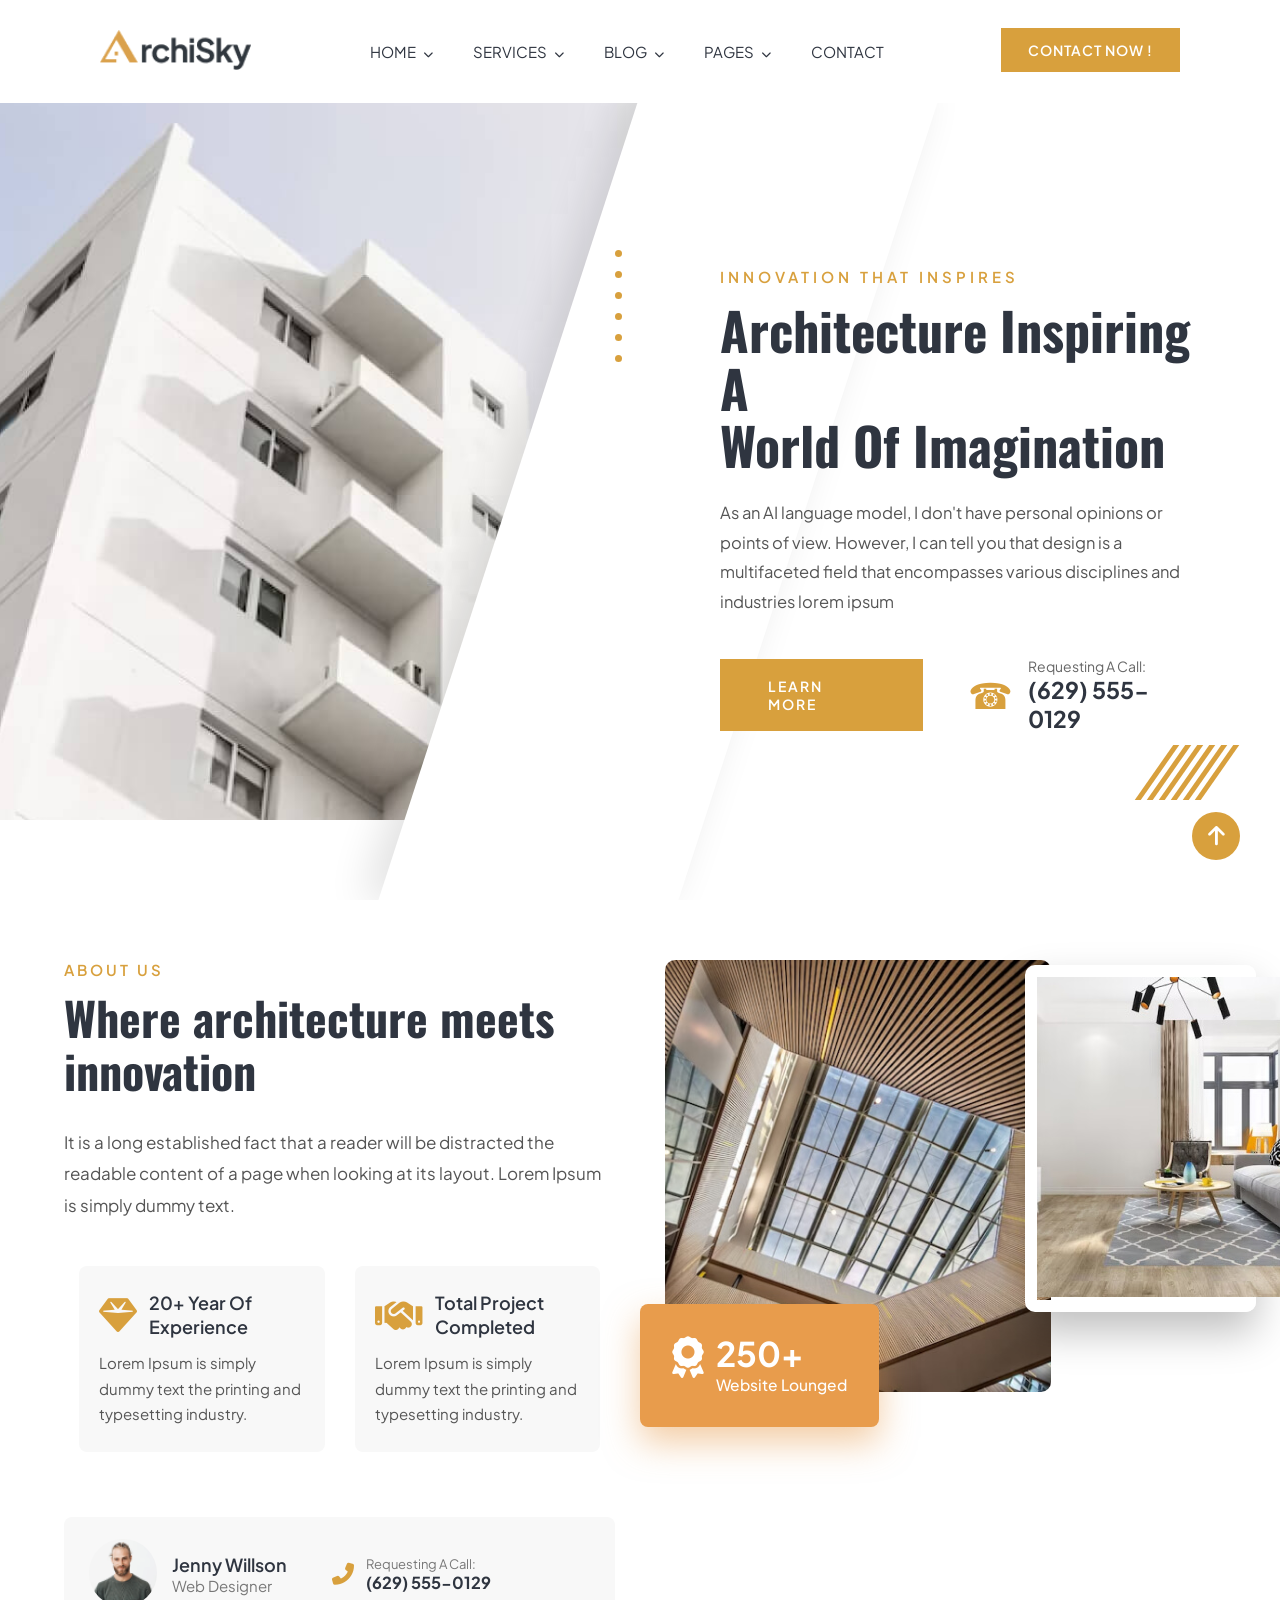
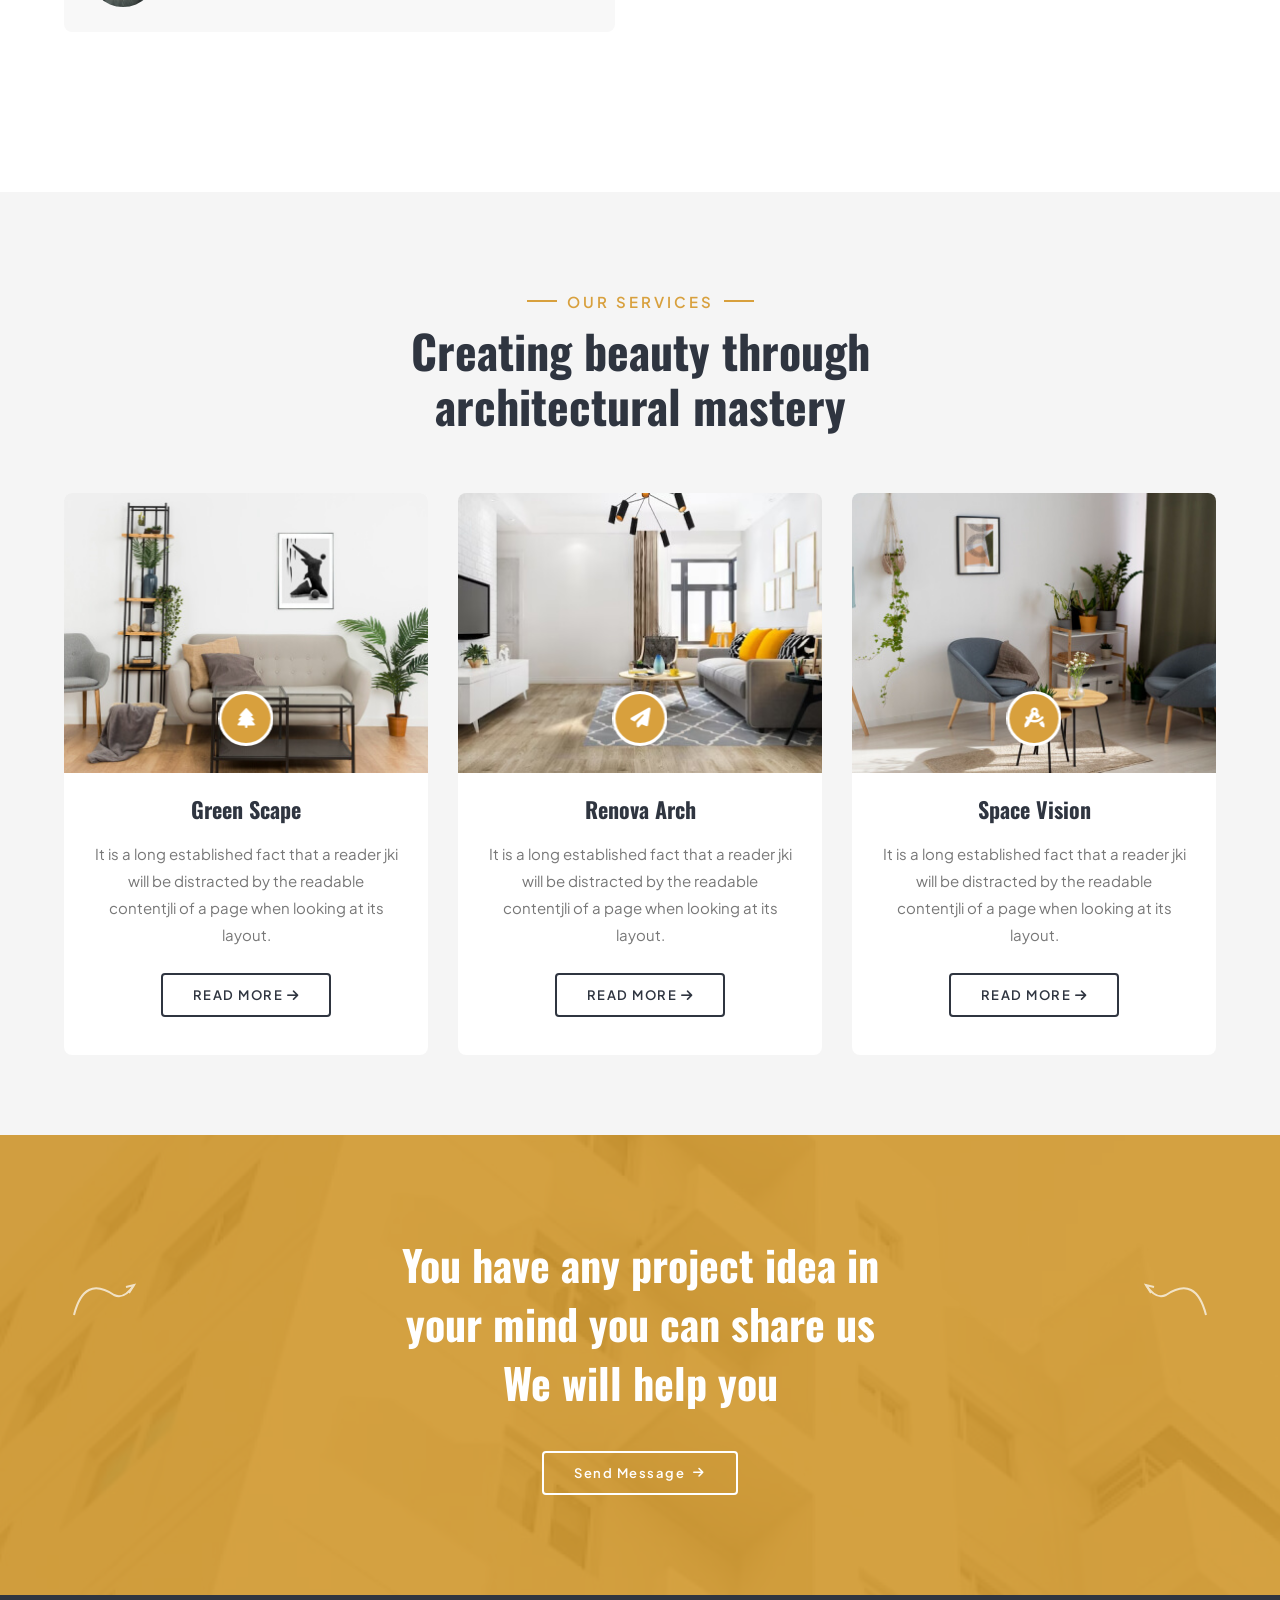
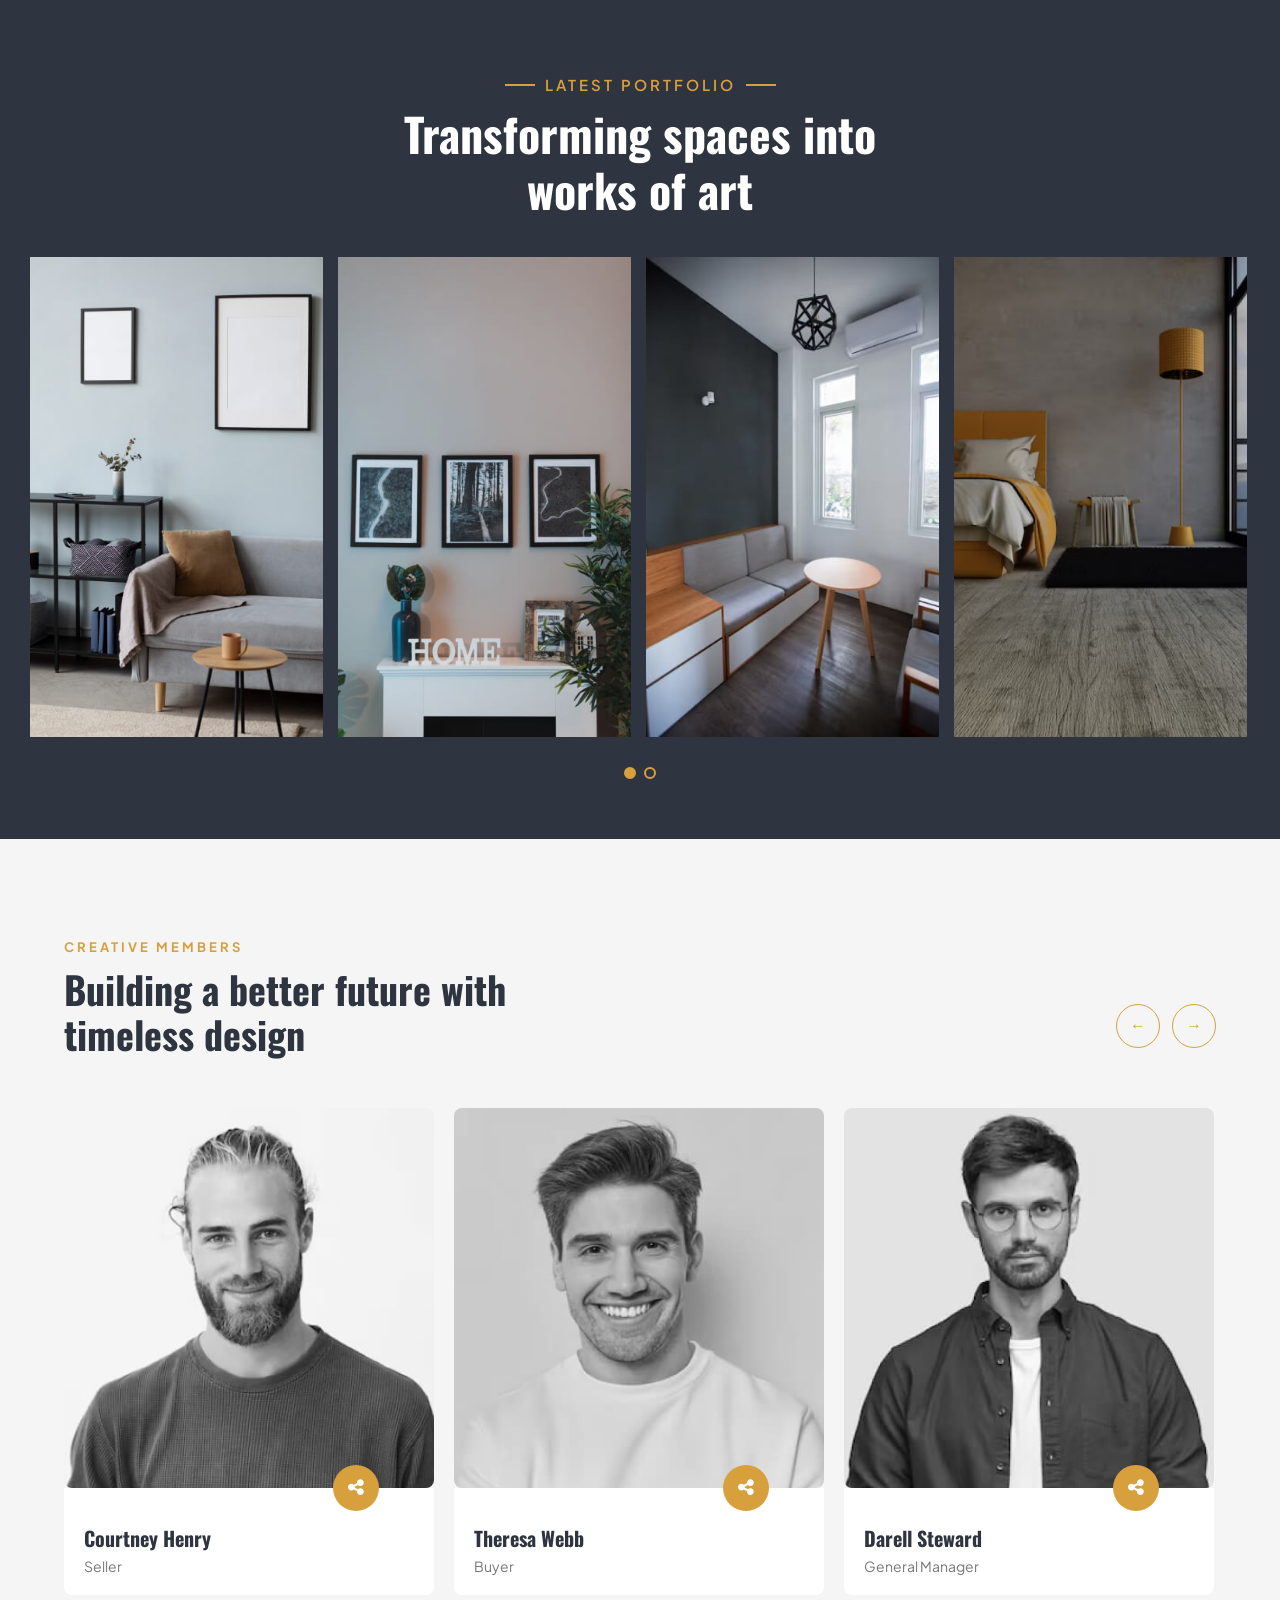
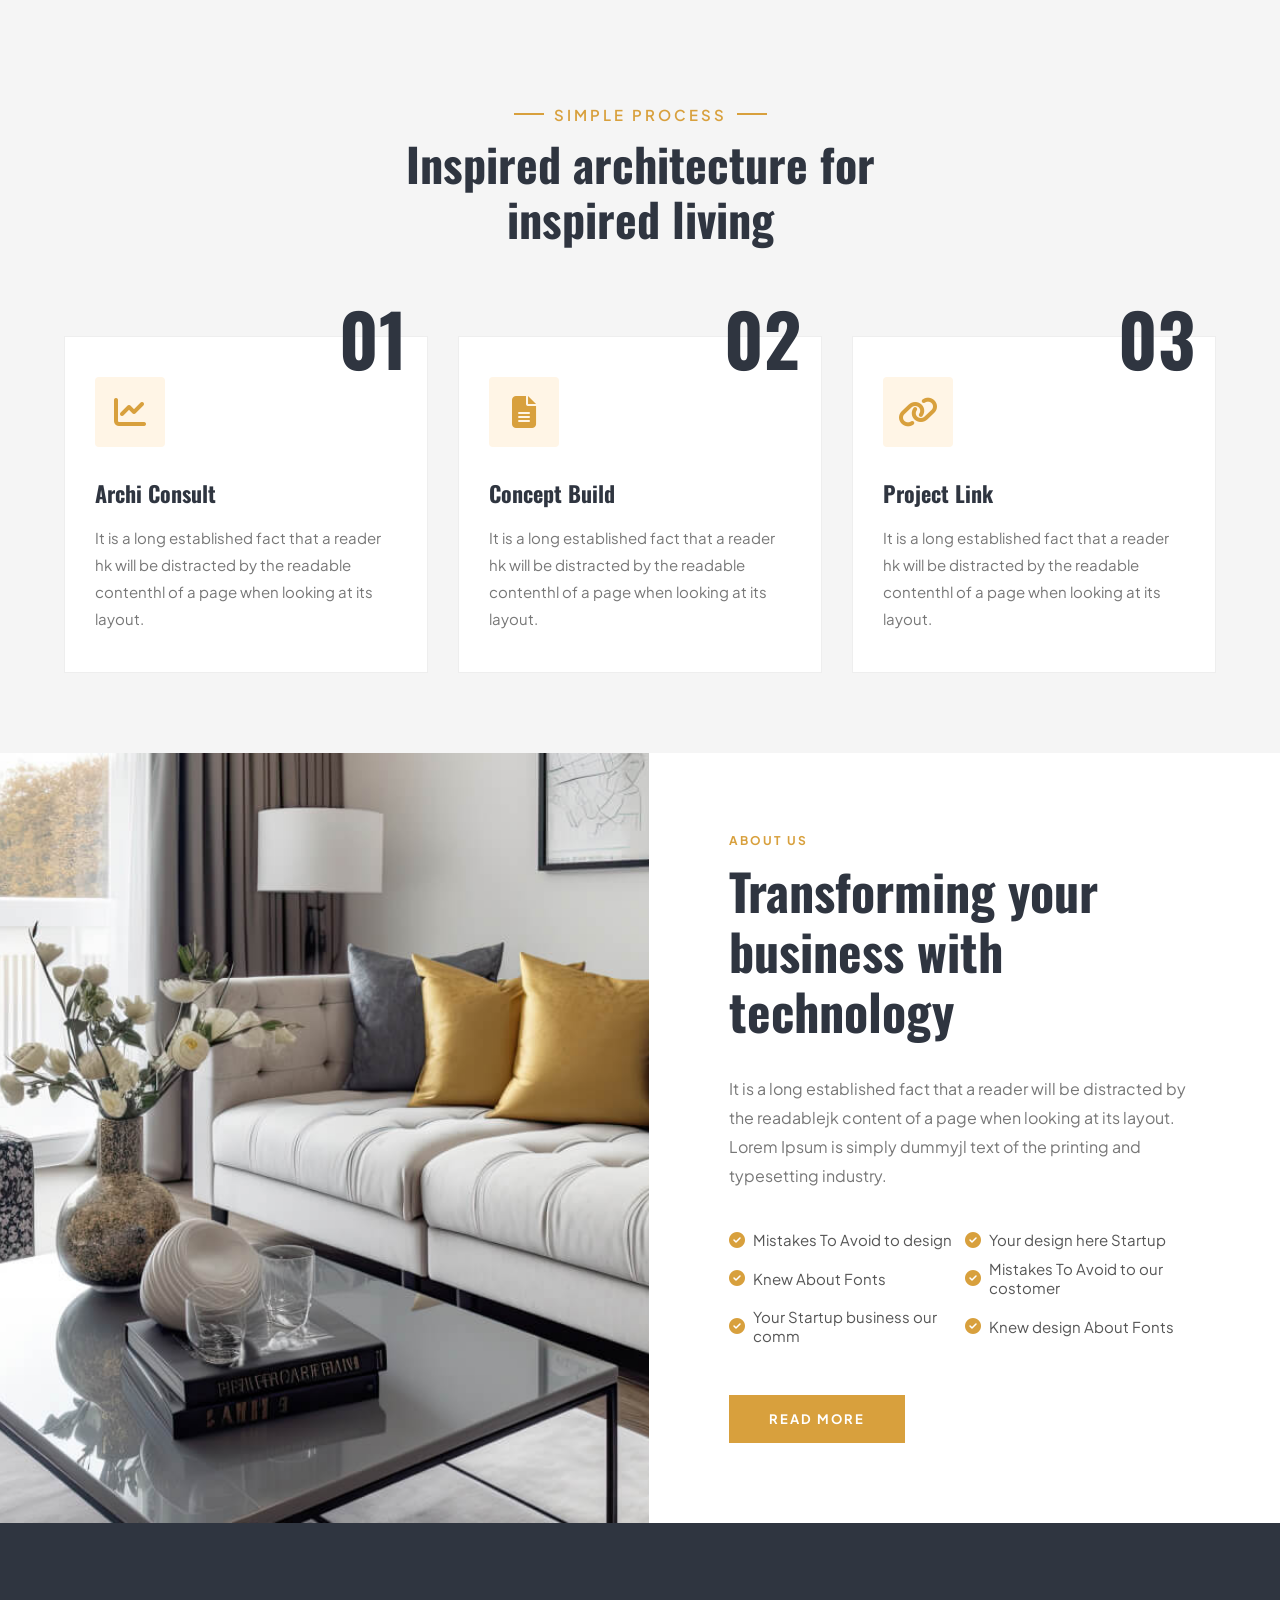
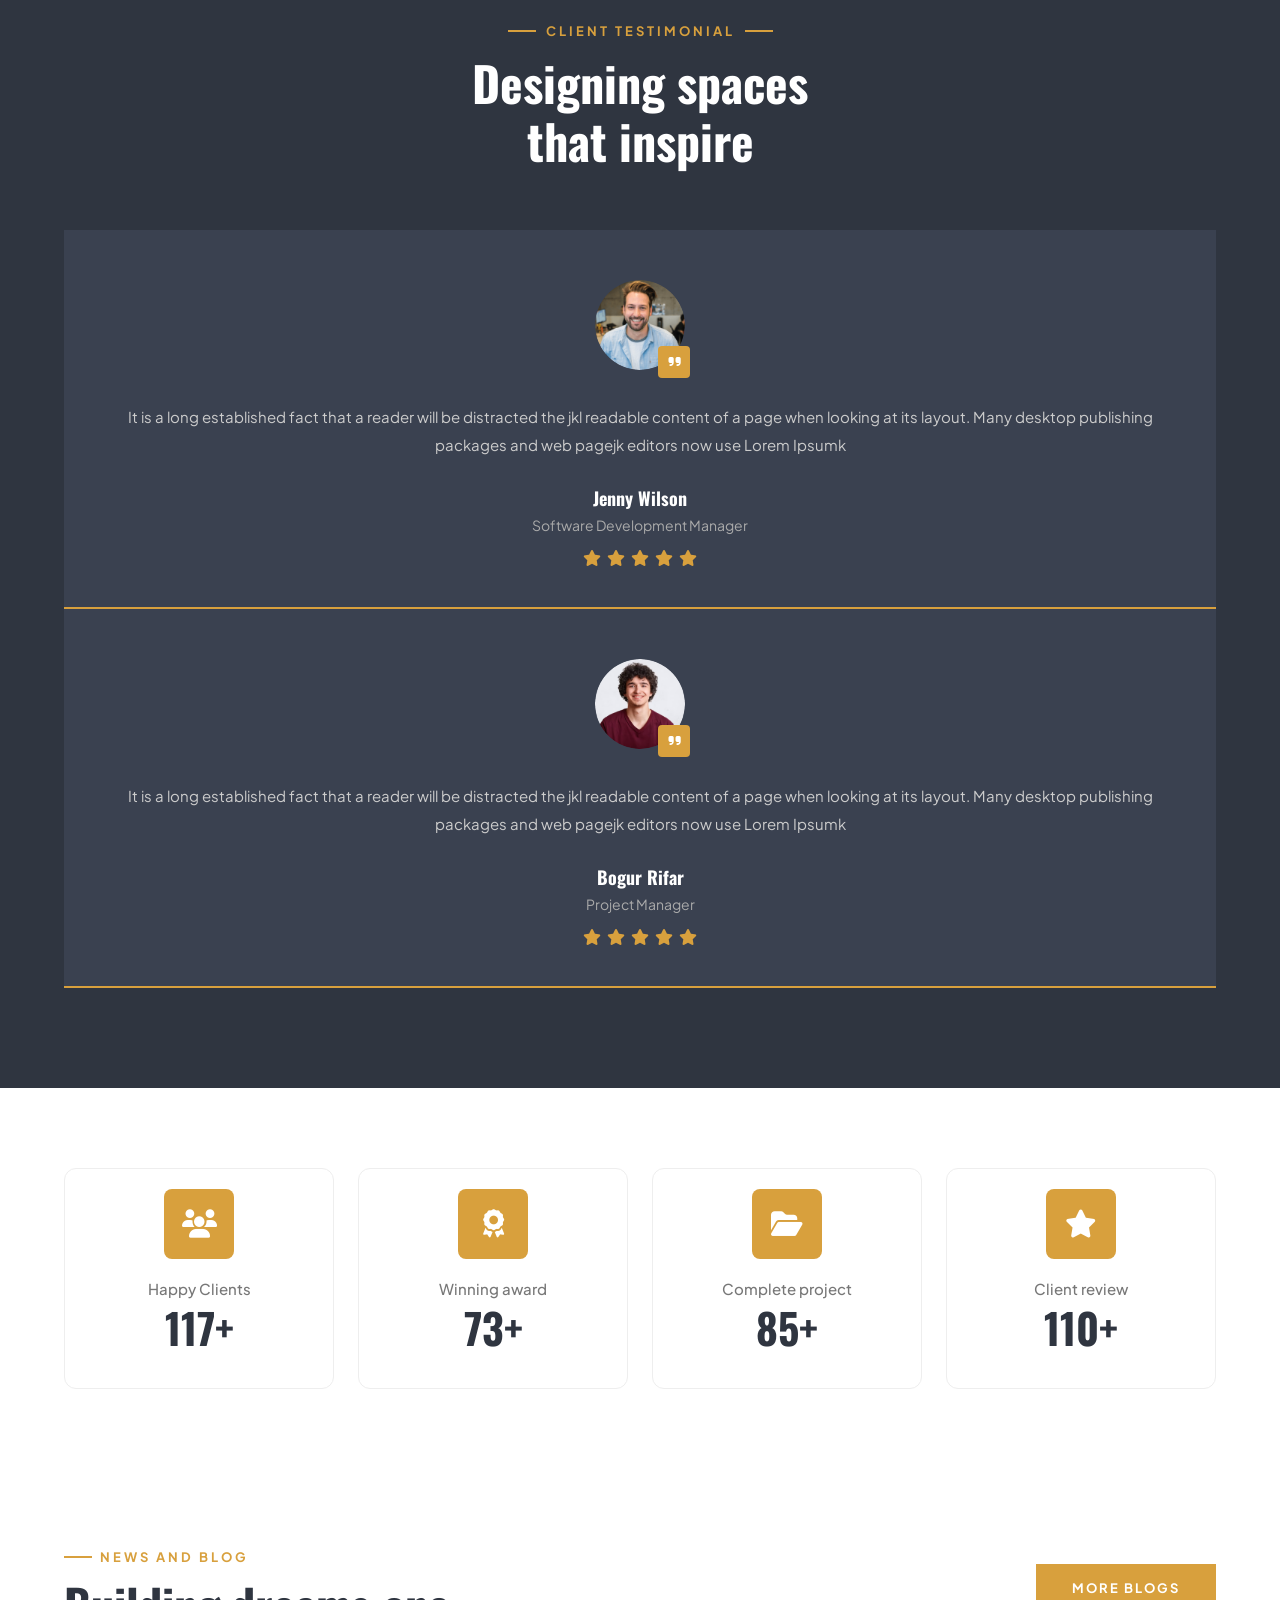
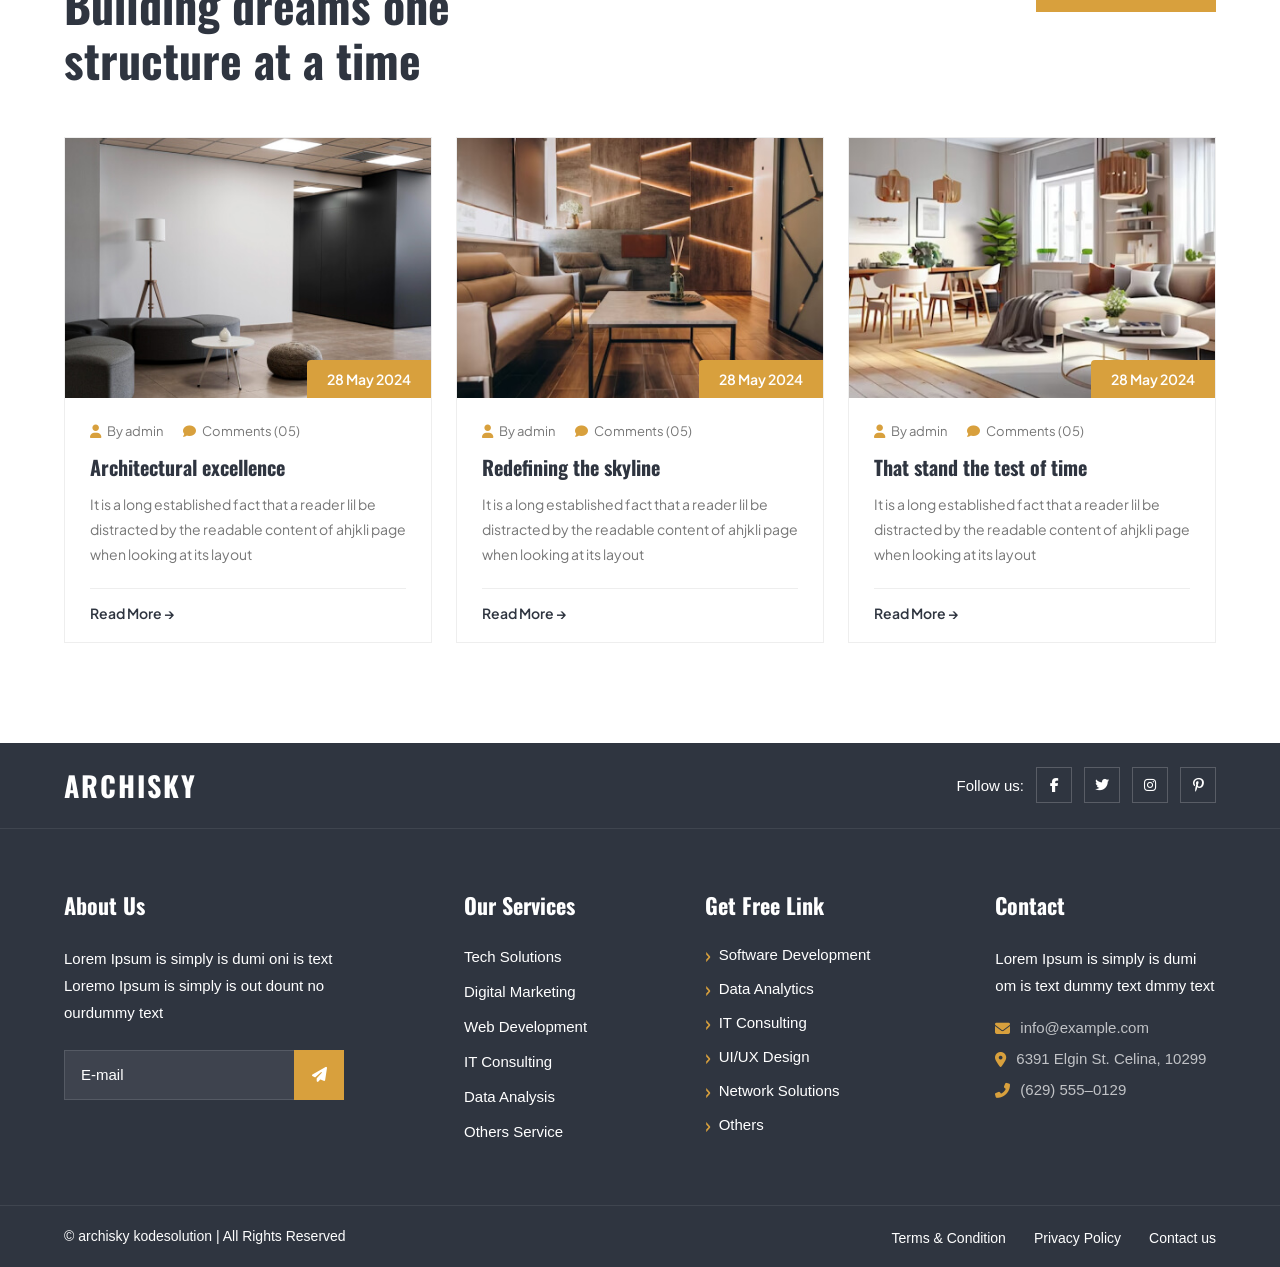
==== index.html @ 51fc2dee "Add a new project food" ====
<!DOCTYPE html>
<html lang="vi">

<head>
    <meta charset="UTF-8" />
    <meta name="viewport" content="width=device-width, initial-scale=1.0" />
    <!-- <link rel="stylesheet" href="https://cdn.jsdelivr.net/npm/bootstrap@5.x.x/dist/css/bootstrap.min.css"> -->
    <title>Archisky bản rep1:1</title>

    <!-- CSS -->
    <link rel="stylesheet" href="css/style.css" />
    <link rel="stylesheet" href="css/banner.css" />
    <link rel="stylesheet" href="css/about.css" />
    <link rel="stylesheet" href="css/services.css" />
    <link rel="stylesheet" href="css/cfa.css" />
    <link rel="stylesheet" href="css/project.css" />
    <link rel="stylesheet" href="css/member.css" />
    <link rel="stylesheet" href="css/process.css" />
    <link rel="stylesheet" href="css/aboutus.css" />
    <link rel="stylesheet" href="css/testimonial.css" />
    <link rel="stylesheet" href="css/funfact.css" />
    <link rel="stylesheet" href="css/blog.css" />
    <link rel="stylesheet" href="css/footer.css" />

    <!-- Font Awesome -->
    <link rel="stylesheet" href="https://cdnjs.cloudflare.com/ajax/libs/font-awesome/6.6.0/css/all.min.css">

    <!-- Google Font -->
    <link rel="preconnect" href="https://fonts.googleapis.com">
    <link rel="preconnect" href="https://fonts.gstatic.com" crossorigin>
    <link
        href="https://fonts.googleapis.com/css2?family=Oswald:wght@300;400;500;600&family=Plus+Jakarta+Sans:wght@300;400;500;600&display=swap"
        rel="stylesheet">
</head>

<body>


    <!-- HEADER -->
    <header class="header">
        <div class="container1">
            <div class="logo">
                <a href="#">
                    <img src="images/logo.png" alt="Archisky Logo">
                </a>
            </div>

            <nav class="navbar">
                <ul class="nav-links">
                    <li class="dropdown">
                        <a href="#">HOME <i class="fa-solid fa-chevron-down"></i></a>
                        <ul class="dropdown-menu">
                            <li><a href="#">Home Style 01</a></li>
                            <li><a href="#">Home Style 02</a></li>
                            <li><a href="#">Home Style 03</a></li>
                        </ul>
                    </li>
                    <li class="dropdown">
                        <a href="#">SERVICES <i class="fa-solid fa-chevron-down"></i></a>
                        <ul class="dropdown-menu">
                            <li><a href="#">Services Grid</a></li>
                            <li><a href="#">Services Details</a></li>
                        </ul>
                    </li>
                    <li class="dropdown">
                        <a href="#">BLOG <i class="fa-solid fa-chevron-down"></i></a>
                        <ul class="dropdown-menu">
                            <li><a href="#">Blog Grid</a></li>
                            <li><a href="#">Blog Details</a></li>
                        </ul>
                    </li>
                    <li class="dropdown">
                        <a href="#">PAGES <i class="fa-solid fa-chevron-down"></i></a>
                        <ul class="dropdown-menu">
                            <li><a href="#">About</a></li>
                            <li><a href="#">Contact</a></li>
                            <li><a href="#">Faq</a></li>
                            <li><a href="#">Pricing</a></li>
                            <li class="dropdown-sub">
                                <a href="#">Projects <i class="fa-solid fa-chevron-right"></i></a>
                                <ul class="dropdown-menu-sub">
                                    <li><a href="#">Projects Grid</a></li>
                                    <li><a href="#">Projects Details</a></li>
                                </ul>
                            </li>
                            <li><a href="#">Testimonials</a></li>
                            <li><a href="#">404</a></li>
                            <li class="dropdown-sub">
                                <a href="#">Team <i class="fa-solid fa-chevron-right"></i></a>
                                <ul class="dropdown-menu-sub">
                                    <li><a href="#">Team List</a></li>
                                    <li><a href="#">Team Details</a></li>
                                </ul>
                            </li>
                            <li class="dropdown-sub">
                                <a href="#">Shop <i class="fa-solid fa-chevron-right"></i></a>
                                <ul class="dropdown-menu-sub">
                                    <li><a href="#">Products</a></li>
                                    <li><a href="#">Products With Sidebar</a></li>
                                    <li><a href="#">Product Details</a></li>
                                    <li><a href="#">Cart</a></li>
                                    <li><a href="#">Checkout</a></li>
                                </ul>
                            </li>
                        </ul>
                    </li>
                    <li><a href="#">CONTACT</a></li>
                </ul>
            </nav>

            <div class="header-btn">
                <a href="#" class="btn-outline">CONTACT NOW !</a>
            </div>

            <!-- Hamburger menu -->
            <button class="hamburger" id="hamburger">
                <span></span>
                <span></span>
                <span></span>
            </button>

        </div>
    </header>

    <!-- Overlay -->
    <div class="mobile-overlay" id="mobileOverlay"></div>

    <!-- Mobile Sidebar -->
    <div class="mobile-sidebar" id="mobileSidebar">
        <div class="sidebar-header">
            <div class="logo">
                <a href="#">
                    <img src="images/logo-white.png"  width="" height="" alt="Archisky Logo">
                </a>
            </div>
            <button class="sidebar-close" id="sidebarClose">
                <i class="fa-solid fa-xmark"></i>
            </button>
        </div>

        <ul class="sidebar-links">
            <li class="sidebar-dropdown">
                <a href="#">Home <i class="fa-solid fa-chevron-down"></i></a>
                <ul class="sidebar-submenu">
                    <li><a href="#">Home Style 01</a></li>
                    <li><a href="#">Home Style 02</a></li>
                    <li><a href="#">Home Style 03</a></li>
                </ul>
            </li>
            <li class="sidebar-dropdown">
                <a href="#">Services <i class="fa-solid fa-chevron-down"></i></a>
                <ul class="sidebar-submenu">
                    <li><a href="#">Services Grid</a></li>
                    <li><a href="#">Services Details</a></li>
                </ul>
            </li>
            <li class="sidebar-dropdown">
                <a href="#">Blog <i class="fa-solid fa-chevron-down"></i></a>
                <ul class="sidebar-submenu">
                    <li><a href="#">Blog Grid</a></li>
                    <li><a href="#">Blog Details</a></li>
                </ul>
            </li>
            <li class="sidebar-dropdown">
                <a href="#">Pages <i class="fa-solid fa-chevron-down"></i></a>
                <ul class="sidebar-submenu">
                    <li><a href="#">About</a></li>
                    <li><a href="#">Contact</a></li>
                    <li><a href="#">Faq</a></li>
                    <li><a href="#">Pricing</a></li>
                    <li class="sidebar-dropdown">
                        <a href="#">Projects <i class="fa-solid fa-chevron-down"></i></a>
                        <ul class="sidebar-submenu">
                            <li><a href="#">Projects Grid</a></li>
                            <li><a href="#">Projects Details</a></li>
                        </ul>
                    </li>
                    <li><a href="#">Testimonials</a></li>
                    <li><a href="#">404</a></li>
                    <li class="sidebar-dropdown">
                        <a href="#">Team <i class="fa-solid fa-chevron-down"></i></a>
                        <ul class="sidebar-submenu">
                            <li><a href="#">Team List</a></li>
                            <li><a href="#">Team Details</a></li>
                        </ul>
                    </li>
                    <li class="sidebar-dropdown">
                        <a href="#">Shop <i class="fa-solid fa-chevron-down"></i></a>
                        <ul class="sidebar-submenu">
                            <li><a href="#">Products</a></li>
                            <li><a href="#">Products With Sidebar</a></li>
                            <li><a href="#">Product Details</a></li>
                            <li><a href="#">Cart</a></li>
                            <li><a href="#">Checkout</a></li>
                        </ul>
                    </li>
                </ul>
            </li>
            <li><a href="#">Contact</a></li>
        </ul>


        <!-- Sidebar Contact Info -->
        <div class="sidebar-contact">
            <div class="sidebar-contact-item">
                <div class="sidebar-contact-icon">
                    <i class="fa-solid fa-phone"></i>
                </div>
                <div class="sidebar-contact-text">
                    <span>CALL NOW</span>
                    <a href="tel:+9288009 8670">+92(8800) - 98670</a>
                </div>
            </div>
            <div class="sidebar-contact-item">
                <div class="sidebar-contact-icon">
                    <i class="fa-regular fa-envelope"></i>
                </div>
                <div class="sidebar-contact-text">
                    <span>SEND EMAIL</span>
                    <a href="mailto:help@company.com">help@company.com</a>
                </div>
            </div>
            <div class="sidebar-contact-item">
                <div class="sidebar-contact-icon">
                    <i class="fa-solid fa-location-dot"></i>
                </div>
                <div class="sidebar-contact-text">
                    <span>ADDRESS</span>
                    <a href="#">66 Broklyant, New York India 3269</a>
                </div>
            </div>
        </div>

        <!-- Sidebar Social Links -->
        <div class="sidebar-social">
            <a href="https://twitter.com" target="_blank"><i class="fab fa-twitter"></i></a>
            <a href="https://facebook.com" target="_blank"><i class="fab fa-facebook-f"></i></a>
            <a href="https://pinterest.com" target="_blank"><i class="fab fa-pinterest"></i></a>
            <a href="https://instagram.com" target="_blank"><i class="fab fa-instagram"></i></a>
        </div>
    </div>


    <!-- BANNER -->
    <section class="banner">
        <div class="banner-left">
            <img src="images/banner-1.jpg" alt="">
        </div>

        <div class="banner-right">
            <div class="dots">
                <span></span>
                <span></span>
                <span></span>
                <span></span>
                <span></span>
                <span></span>
            </div>

            <span class="subtitle">INNOVATION THAT INSPIRES</span>

            <h1>Architecture Inspiring A <br> World Of Imagination</h1>

            <p>As an AI language model, I don't have personal opinions or points of view. However, I can tell you that
                design is a multifaceted field that encompasses various disciplines and industries lorem ipsum</p>

            <div class="banner-action">
                <a href="#" class="btn-banner">LEARN MORE</a>

                <div class="phone-box">
                    <div class="phone-icon">☎</div>
                    <div>
                        <span>Requesting A Call:</span>
                        <h4>(629) 555-0129</h4>
                    </div>
                </div>
            </div>

            <div class="line-decoration">
                <span></span>
                <span></span>
                <span></span>
                <span></span>
                <span></span>
                <span></span>
            </div>
        </div>
    </section>

    <!-- ABOUT US SECTION -->
    <section class="about-section" id="about">
        <div class="auto-container">
            <div class="row">

                <div class="content-column">
                    <div class="inner-column">

                        <div class="sec-title">
                            <span class="sub-title">ABOUT US</span>
                            <h2>Where architecture meets innovation</h2>
                        </div>

                        <div class="text">
                            It is a long established fact that a reader will be distracted the readable content of a
                            page when looking at its layout. Lorem Ipsum is simply dummy text.
                        </div>

                        <div class="row">
                            <div class="info-box">
                                <div class="inner-box">
                                    <div class="icon-title">
                                        <div class="icon"><i class="fas fa-gem"></i></div>
                                        <div class="title-box">
                                            <h4>20+ Year Of Experience</h4>
                                        </div>
                                    </div>
                                    <div class="text">Lorem Ipsum is simply dummy text the printing and typesetting
                                        industry.</div>
                                </div>
                            </div>

                            <div class="info-box">
                                <div class="inner-box">
                                    <div class="icon-title">
                                        <div class="icon"><i class="fas fa-handshake"></i></div>
                                        <div class="title-box">
                                            <h4>Total Project Completed</h4>
                                        </div>
                                    </div>
                                    <div class="text">Lorem Ipsum is simply dummy text the printing and typesetting
                                        industry.</div>
                                </div>
                            </div>
                        </div>

                        <div class="author-box">
                            <div class="inner-box">
                                <figure class="image">
                                    <img src="images/jenny.png" alt="Jenny Willson">
                                </figure>
                                <div class="author-info">
                                    <div class="name">Jenny Willson</div>
                                    <div class="designation">Web Designer</div>
                                </div>
                                <div class="phone-call">
                                    <i class="fas fa-phone-alt"></i>
                                    <div>
                                        <small>Requesting A Call:</small>
                                        <strong>(629) 555-0129</strong>
                                    </div>
                                </div>
                            </div>
                        </div>

                    </div>
                </div>

                <div class="image-column">
                    <div class="inner-column">
                        <div class="image-box">
                            <img src="images/about1-1.jpg" alt="Architecture">
                        </div>
                        <div class="overlapping-image">
                            <img src="images/about1-2.jpg" alt="Interior">
                        </div>
                        <div class="experience-box">
                            <div class="icon"><i class="fas fa-award"></i></div>
                            <div class="title-box">
                                <h5>250+</h5>
                                <h6>Website Lounged</h6>
                            </div>
                        </div>
                    </div>
                </div>

            </div>
        </div>
    </section>

    <!-- SERVICES SECTION -->
    <section class="services-section" id="services">
        <div class="auto-container">

            <div class="sec-title text-center">
                <span class="sub-title">OUR SERVICES</span>
                <h2>Creating beauty through <br> architectural mastery</h2>
            </div>

            <div class="row">

                <div class="services-block">
                    <div class="inner-box">
                        <div class="image-box">
                            <figure class="image"><img src="images/services1-1.jpg" alt="Image"></figure>
                            <div class="icon-box">
                                <div class="flip-inner">
                                    <div class="face-front"><i class="fas fa-tree"></i></div>
                                    <div class="face-back"><i class="fas fa-tree"></i></div>
                                </div>
                            </div>
                        </div>
                        <div class="content-box">
                            <h4 class="title"><a href="#">Green Scape</a></h4>
                            <div class="text">It is a long established fact that a reader jki will be distracted by the
                                readable contentjli of a page when looking at its layout.</div>
                            <div class="btn-box"><a href="#" class="theme-btn btn-style-one"><span
                                        class="btn-title">READ MORE <i class="fa fa-arrow-right"></i></span></a></div>
                        </div>
                    </div>
                </div>

                <div class="services-block">
                    <div class="inner-box">
                        <div class="image-box">
                            <figure class="image"><img src="images/services1-2.jpg" alt="Image"></figure>
                            <div class="icon-box">
                                <div class="flip-inner">
                                    <div class="face-front"><i class="fas fa-paper-plane"></i></div>
                                    <div class="face-back"><i class="fas fa-paper-plane"></i></div>
                                </div>
                            </div>
                        </div>
                        <div class="content-box">
                            <h4 class="title"><a href="#">Renova Arch</a></h4>
                            <div class="text">It is a long established fact that a reader jki will be distracted by the
                                readable contentjli of a page when looking at its layout.</div>
                            <div class="btn-box"><a href="#" class="theme-btn btn-style-one"><span
                                        class="btn-title">READ MORE <i class="fa fa-arrow-right"></i></span></a></div>
                        </div>
                    </div>
                </div>

                <div class="services-block">
                    <div class="inner-box">
                        <div class="image-box">
                            <figure class="image"><img src="images/services1-3.jpg" alt="Image"></figure>
                            <div class="icon-box">
                                <div class="flip-inner">
                                    <div class="face-front"><i class="fas fa-drafting-compass"></i></div>
                                    <div class="face-back"><i class="fas fa-drafting-compass"></i></div>
                                </div>
                            </div>
                        </div>
                        <div class="content-box">
                            <h4 class="title"><a href="#">Space Vision</a></h4>
                            <div class="text">It is a long established fact that a reader jki will be distracted by the
                                readable contentjli of a page when looking at its layout.</div>
                            <div class="btn-box"><a href="#" class="theme-btn btn-style-one"><span
                                        class="btn-title">READ MORE <i class="fa fa-arrow-right"></i></span></a></div>
                        </div>
                    </div>
                </div>

            </div>
        </div>
    </section>

    <!-- CALL TO ACTION -->
    <section class="call-to-action">
        <div class="bg-image" style="background-image: url('images/banner-1.jpg');"></div>
        <div class="auto-container">
            <div class="outer-box">
                <h2 class="title">
                    You have any project idea in <br>
                    your mind you can share us <br>
                    We will help you
                </h2>
                <a href="#" class="theme-btn btn-style-one">
                    <span class="btn-title">Send Message <i class="fa fa-arrow-right"></i></span>
                </a>
            </div>
        </div>
    </section>

    <!-- PROJECT SECTION -->
    <section class="project-section" id="projects">
        <div class="large-container">

            <div class="sec-title text-center">
                <span class="sub-title">LATEST PORTFOLIO</span>
                <h2>Transforming spaces into <br> works of art</h2>
            </div>

            <div class="carousel-outer">
                <div class="project-carousel">

                    <div class="project-block">
                        <div class="inner-box">
                            <div class="image-box">
                                <figure class="image"><a href="#"><img src="images/project1-1.jpg" alt="Image"></a>
                                </figure>
                                <div class="info-box">
                                    <span class="cat"><a href="#">Ideas</a></span>
                                    <h4 class="title"><a href="#">Awesome Interior Design</a></h4>
                                </div>
                            </div>
                        </div>
                    </div>

                    <div class="project-block">
                        <div class="inner-box">
                            <div class="image-box">
                                <figure class="image"><a href="#"><img src="images/project1-2.jpg" alt="Image"></a>
                                </figure>
                                <div class="info-box">
                                    <span class="cat"><a href="#">Ideas</a></span>
                                    <h4 class="title"><a href="#">Awesome Interior Design</a></h4>
                                </div>
                            </div>
                        </div>
                    </div>

                    <div class="project-block">
                        <div class="inner-box">
                            <div class="image-box">
                                <figure class="image"><a href="#"><img src="images/project1-3.jpg" alt="Image"></a>
                                </figure>
                                <div class="info-box">
                                    <span class="cat"><a href="#">Ideas</a></span>
                                    <h4 class="title"><a href="#">Awesome Interior Design</a></h4>
                                </div>
                            </div>
                        </div>
                    </div>

                    <div class="project-block">
                        <div class="inner-box">
                            <div class="image-box">
                                <figure class="image"><a href="#"><img src="images/project1-4.jpg" alt="Image"></a>
                                </figure>
                                <div class="info-box">
                                    <span class="cat"><a href="#">Ideas</a></span>
                                    <h4 class="title"><a href="#">Awesome Interior Design</a></h4>
                                </div>
                            </div>
                        </div>
                    </div>

                    <div class="project-block">
                        <div class="inner-box">
                            <div class="image-box">
                                <figure class="image"><a href="#"><img src="images/project1-1.jpg" alt="Image"></a>
                                </figure>
                                <div class="info-box">
                                    <span class="cat"><a href="#">Ideas</a></span>
                                    <h4 class="title"><a href="#">Awesome Interior Design</a></h4>
                                </div>
                            </div>
                        </div>
                    </div>

                </div>
            </div>

            <div class="dots-nav">
                <span class="dot active" data-index="0"></span>
                <span class="dot" data-index="1"></span>
            </div>

        </div>
    </section>

    <!-- MEMBER SECTION -->
    <section class="member-section">
        <div class="auto-container">

            <div class="member-header">
                <div class="sec-title">
                    <span class="sub-title">CREATIVE MEMBERS</span>
                    <h2>Building a better future with <br> timeless design</h2>
                </div>
                <div class="member-arrows">
                    <button class="arrow-btn prev-btn">←</button>
                    <button class="arrow-btn next-btn">→</button>
                </div>
            </div>

            <div class="member-carousel-outer">
                <div class="member-carousel">

                    <!-- Block 1 -->
                    <div class="member-block">
                        <div class="inner-box">
                            <div class="image-box">
                                <img src="images/member1-1.jpg" alt="Courtney Henry">
                                <div class="social-icons">
                                    <a href="#"><i class="fab fa-facebook-f"></i></a>
                                    <a href="#"><i class="fab fa-twitter"></i></a>
                                    <a href="#"><i class="fab fa-linkedin-in"></i></a>
                                    <a href="#"><i class="fab fa-pinterest-p"></i></a>
                                </div>
                            </div>
                            <a href="#" class="share-btn"><i class="fas fa-share-alt"></i></a>
                            <div class="info-box">
                                <h4>Courtney Henry</h4>
                                <span>Seller</span>
                            </div>
                        </div>
                    </div>

                    <!-- Block 2 -->
                    <div class="member-block">
                        <div class="inner-box">
                            <div class="image-box">
                                <img src="images/member1-2.jpg" alt="Theresa Webb">
                                <div class="social-icons">
                                    <a href="#"><i class="fab fa-facebook-f"></i></a>
                                    <a href="#"><i class="fab fa-twitter"></i></a>
                                    <a href="#"><i class="fab fa-linkedin-in"></i></a>
                                    <a href="#"><i class="fab fa-pinterest-p"></i></a>
                                </div>
                            </div>
                            <a href="#" class="share-btn"><i class="fas fa-share-alt"></i></a>
                            <div class="info-box">
                                <h4>Theresa Webb</h4>
                                <span>Buyer</span>
                            </div>
                        </div>
                    </div>

                    <!-- Block 3 -->
                    <div class="member-block">
                        <div class="inner-box">
                            <div class="image-box">
                                <img src="images/member1-3.jpg" alt="Darell Steward">
                                <div class="social-icons">
                                    <a href="#"><i class="fab fa-facebook-f"></i></a>
                                    <a href="#"><i class="fab fa-twitter"></i></a>
                                    <a href="#"><i class="fab fa-linkedin-in"></i></a>
                                    <a href="#"><i class="fab fa-pinterest-p"></i></a>
                                </div>
                            </div>
                            <a href="#" class="share-btn"><i class="fas fa-share-alt"></i></a>
                            <div class="info-box">
                                <h4>Darell Steward</h4>
                                <span>General Manager</span>
                            </div>
                        </div>
                    </div>

                    <!-- Block 4 -->
                    <div class="member-block">
                        <div class="inner-box">
                            <div class="image-box">
                                <img src="images/member1-1.jpg" alt="Courtney Henry">
                                <div class="social-icons">
                                    <a href="#"><i class="fab fa-facebook-f"></i></a>
                                    <a href="#"><i class="fab fa-twitter"></i></a>
                                    <a href="#"><i class="fab fa-linkedin-in"></i></a>
                                    <a href="#"><i class="fab fa-pinterest-p"></i></a>
                                </div>
                            </div>
                            <a href="#" class="share-btn"><i class="fas fa-share-alt"></i></a>
                            <div class="info-box">
                                <h4>Courtney Henry</h4>
                                <span>Seller</span>
                            </div>
                        </div>
                    </div>

                </div>
            </div>

        </div>
    </section>
    <!-- PROCESS SECTION -->
    <section class="process-section">
        <div class="auto-container">

            <div class="sec-title text-center">
                <span class="sub-title">SIMPLE PROCESS</span>
                <h2>Inspired architecture for <br> inspired living</h2>
            </div>

            <div class="row">

                <div class="process-block">
                    <div class="inner-box">
                        <div class="num">01</div>
                        <div class="icon-box">
                            <i class="fas fa-chart-line"></i>
                        </div>
                        <h4>Archi Consult</h4>
                        <p>It is a long established fact that a reader hk will be distracted by the readable contenthl
                            of a page when looking at its layout.</p>
                    </div>
                </div>

                <div class="process-block">
                    <div class="inner-box">
                        <div class="num">02</div>
                        <div class="icon-box">
                            <i class="fas fa-file-alt"></i>
                        </div>
                        <h4>Concept Build</h4>
                        <p>It is a long established fact that a reader hk will be distracted by the readable contenthl
                            of a page when looking at its layout.</p>
                    </div>
                </div>

                <div class="process-block">
                    <div class="inner-box">
                        <div class="num">03</div>
                        <div class="icon-box">
                            <i class="fas fa-link"></i>
                        </div>
                        <h4>Project Link</h4>
                        <p>It is a long established fact that a reader hk will be distracted by the readable contenthl
                            of a page when looking at its layout.</p>
                    </div>
                </div>

            </div>
        </div>
    </section>


    <!-- ABOUT SECTION -->
    <section class="about-section-two">
        <div class="row g-0">
            <!-- Image Column -->
            <div class="image-column col-lg-6 col-md-12">
                <div class="inner-column">
                    <figure class="image">
                        <img src="images/aboutus1-1.jpg" alt="Image">
                    </figure>
                </div>
            </div>

            <!-- Content Column -->
            <div class="content-column col-lg-6 col-md-12 order-lg-2">
                <div class="inner-column">
                    <div class="sec-title alt">
                        <span class="sub-title">About Us</span>
                        <h2>Transforming your business with technology</h2>
                    </div>

                    <div class="text">
                        <p>It is a long established fact that a reader will be distracted by the readablejk content of a
                            page when looking at its layout. Lorem Ipsum is simply dummyjl text of the printing and
                            typesetting industry.</p>
                    </div>

                    <ul class="list-style-two two-column">
                        <li><i class="fa fa-check-circle"></i> Mistakes To Avoid to design</li>
                        <li><i class="fa fa-check-circle"></i> Your design here Startup</li>
                        <li><i class="fa fa-check-circle"></i> Knew About Fonts</li>
                        <li><i class="fa fa-check-circle"></i> Mistakes To Avoid to our costomer</li>
                        <li><i class="fa fa-check-circle"></i> Your Startup business our comm</li>
                        <li><i class="fa fa-check-circle"></i> Knew design About Fonts</li>
                    </ul>

                    <div class="btn-box">
                        <a href="page-about.php" class="theme-btn btn-style-one">
                            <span class="btn-title">READ MORE</span>
                        </a>
                    </div>
                </div>
            </div>
        </div>
    </section>

    <!-- TESTIMONIAL SECTION -->
    <section class="testimonial-section">
        <div class="auto-container">

            <div class="sec-title text-center">
                <span class="sub-title">CLIENT TESTIMONIAL</span>
                <h2>Designing spaces <br> that inspire</h2>
            </div>

            <div class="row">

                <div class="testimonial-block">
                    <div class="inner-box">
                        <div class="author-image">
                            <img src="images/testi1.jpg" alt="Bogur Rifar">
                            <div class="quote-icon"><i class="fas fa-quote-right"></i></div>
                        </div>
                        <div class="text">
                            <p>It is a long established fact that a reader will be distracted the jkl readable content
                                of a page when looking at its layout. Many desktop publishing packages and web pagejk
                                editors now use Lorem Ipsumk</p>
                        </div>
                        <div class="author-info">
                            <h4>Jenny Wilson</h4>
                            <span>Software Development Manager</span>
                        </div>
                        <div class="rating">
                            <i class="fas fa-star"></i>
                            <i class="fas fa-star"></i>
                            <i class="fas fa-star"></i>
                            <i class="fas fa-star"></i>
                            <i class="fas fa-star"></i>
                        </div>
                    </div>
                </div>

                <div class="testimonial-block">
                    <div class="inner-box">
                        <div class="author-image">
                            <img src="images/testi2.jpg" alt="Jenny Wilson">
                            <div class="quote-icon"><i class="fas fa-quote-right"></i></div>
                        </div>
                        <div class="text">
                            <p>It is a long established fact that a reader will be distracted the jkl readable content
                                of a page when looking at its layout. Many desktop publishing packages and web pagejk
                                editors now use Lorem Ipsumk</p>
                        </div>
                        <div class="author-info">
                            <h4>Bogur Rifar</h4>
                            <span>Project Manager</span>
                        </div>
                        <div class="rating">
                            <i class="fas fa-star"></i>
                            <i class="fas fa-star"></i>
                            <i class="fas fa-star"></i>
                            <i class="fas fa-star"></i>
                            <i class="fas fa-star"></i>
                        </div>
                    </div>
                </div>

            </div>
        </div>
    </section>

    <!-- FUN FACT SECTION -->
    <section class="fun-fact-section">
        <div class="auto-container">
            <div class="fact-counter">
                <div class="row">

                    <!-- Counter block -->
                    <div class="counter-block">
                        <div class="inner">
                            <div class="icon-wrap">
                                <div class="flip-inner">
                                    <div class="face-front"><i class="fa fa-users"></i></div>
                                    <div class="face-back"><i class="fa fa-users"></i></div>
                                </div>
                            </div>
                            <h6 class="counter-title">Happy Clients</h6>
                            <div class="count-box">
                                <span class="count-text" data-speed="3000" data-stop="480">0</span>+
                            </div>
                        </div>
                    </div>

                    <!-- Counter block -->
                    <div class="counter-block">
                        <div class="inner">
                            <div class="icon-wrap">
                                <div class="flip-inner">
                                    <div class="face-front"><i class="fa fa-award"></i></div>
                                    <div class="face-back"><i class="fa fa-award"></i></div>
                                </div>
                            </div>
                            <h6 class="counter-title">Winning award</h6>
                            <div class="count-box">
                                <span class="count-text" data-speed="3000" data-stop="300">0</span>+
                            </div>
                        </div>
                    </div>

                    <!-- Counter block -->
                    <div class="counter-block">
                        <div class="inner">
                            <div class="icon-wrap">
                                <div class="flip-inner">
                                    <div class="face-front"><i class="fa fa-folder-open"></i></div>
                                    <div class="face-back"><i class="fa fa-folder-open"></i></div>
                                </div>
                            </div>
                            <h6 class="counter-title">Complete project</h6>
                            <div class="count-box">
                                <span class="count-text" data-speed="3000" data-stop="350">0</span>+
                            </div>
                        </div>
                    </div>

                    <!-- Counter block -->
                    <div class="counter-block">
                        <div class="inner">
                            <div class="icon-wrap">
                                <div class="flip-inner">
                                    <div class="face-front"><i class="fa fa-star"></i></div>
                                    <div class="face-back"><i class="fa fa-star"></i></div>
                                </div>
                            </div>
                            <h6 class="counter-title">Client review</h6>
                            <div class="count-box">
                                <span class="count-text" data-speed="3000" data-stop="450">0</span>+
                            </div>
                        </div>
                    </div>

                </div>
            </div>
        </div>
    </section>


    <!-- BLOG SECTION -->
    <section class="blog-section">
        <div class="auto-container">

            <div class="blog-header">
                <div class="sec-title">
                    <span class="sub-title">NEWS AND BLOG</span>
                    <h2>Building dreams one <br> structure at a time</h2>
                </div>
                <div class="btn-box">
                    <a href="#" class="btn-more-blogs">MORE BLOGS</a>
                </div>
            </div>

            <div class="row">

                <div class="blog-block">
                    <div class="inner-box">
                        <div class="image-box">
                            <figure class="image">
                                <img src="images/news1-1.jpg" alt="Blog">
                            </figure>
                            <div class="date-box">28 May 2024</div>
                        </div>
                        <div class="content-box">
                            <div class="meta">
                                <span><i class="fas fa-user"></i> By admin</span>
                                <span><i class="fas fa-comment"></i> Comments (05)</span>
                            </div>
                            <h4>Architectural excellence</h4>
                            <p>It is a long established fact that a reader lil be distracted by the readable content of
                                ahjkli page when looking at its layout</p>
                            <a href="#" class="read-more">Read More →</a>
                        </div>
                    </div>
                </div>

                <div class="blog-block">
                    <div class="inner-box">
                        <div class="image-box">
                            <figure class="image">
                                <img src="images/news1-2.jpg" alt="Blog">
                            </figure>
                            <div class="date-box">28 May 2024</div>
                        </div>
                        <div class="content-box">
                            <div class="meta">
                                <span><i class="fas fa-user"></i> By admin</span>
                                <span><i class="fas fa-comment"></i> Comments (05)</span>
                            </div>
                            <h4>Redefining the skyline</h4>
                            <p>It is a long established fact that a reader lil be distracted by the readable content of
                                ahjkli page when looking at its layout</p>
                            <a href="#" class="read-more">Read More →</a>
                        </div>
                    </div>
                </div>

                <div class="blog-block">
                    <div class="inner-box">
                        <div class="image-box">
                            <figure class="image">
                                <img src="images/news1-3.jpg" alt="Blog">
                            </figure>
                            <div class="date-box">28 May 2024</div>
                        </div>
                        <div class="content-box">
                            <div class="meta">
                                <span><i class="fas fa-user"></i> By admin</span>
                                <span><i class="fas fa-comment"></i> Comments (05)</span>
                            </div>
                            <h4>That stand the test of time</h4>
                            <p>It is a long established fact that a reader lil be distracted by the readable content of
                                ahjkli page when looking at its layout</p>
                            <a href="#" class="read-more">Read More →</a>
                        </div>
                    </div>
                </div>

            </div>
        </div>
    </section>

    <!-- FOOTER -->
    <footer class="main-footer">

        <!-- Top bar: logo + social -->
        <div class="footer-top">
            <div class="auto-container">
                <div class="footer-top-inner">
                    <div class="footer-logo">
                        <a href="#">ARCHISKY</a>
                    </div>
                    <div class="footer-social">
                        <span>Follow us:</span>
                        <a href="#"><i class="fab fa-facebook-f"></i></a>
                        <a href="#"><i class="fab fa-twitter"></i></a>
                        <a href="#"><i class="fab fa-instagram"></i></a>
                        <a href="#"><i class="fab fa-pinterest-p"></i></a>
                    </div>
                </div>
            </div>
        </div>

        <!-- Main content -->
        <div class="footer-main">
            <div class="auto-container">
                <div class="footer-grid">

                    <!-- About Us -->
                    <div class="footer-col footer-about">
                        <h4 class="footer-title">About Us</h4>
                        <p>Lorem Ipsum is simply is dumi oni is text Loremo Ipsum is simply is out dount no ourdummy
                            text</p>
                        <div class="footer-newsletter">
                            <input type="email" placeholder="E-mail">
                            <button type="button"><i class="fas fa-paper-plane"></i></button>
                        </div>
                    </div>

                    <!-- Our Services -->
                    <div class="footer-col">
                        <h4 class="footer-title">Our Services</h4>
                        <ul class="footer-links">
                            <li><a href="#">Tech Solutions</a></li>
                            <li><a href="#">Digital Marketing</a></li>
                            <li><a href="#">Web Development</a></li>
                            <li><a href="#">IT Consulting</a></li>
                            <li><a href="#">Data Analysis</a></li>
                            <li><a href="#">Others Service</a></li>
                        </ul>
                    </div>

                    <!-- Get Free Link -->
                    <div class="footer-col">
                        <h4 class="footer-title">Get Free Link</h4>
                        <ul class="footer-links has-arrow">
                            <li><a href="#">Software Development</a></li>
                            <li><a href="#">Data Analytics</a></li>
                            <li><a href="#">IT Consulting</a></li>
                            <li><a href="#">UI/UX Design</a></li>
                            <li><a href="#">Network Solutions</a></li>
                            <li><a href="#">Others</a></li>
                        </ul>
                    </div>

                    <!-- Contact -->
                    <div class="footer-col footer-contact">
                        <h4 class="footer-title">Contact</h4>
                        <p>Lorem Ipsum is simply is dumi om is text dummy text dmmy text</p>
                        <ul class="footer-contact-list">
                            <li>
                                <i class="fas fa-envelope"></i>
                                <a href="mailto:info@example.com">info@example.com</a>
                            </li>
                            <li>
                                <i class="fas fa-map-marker-alt"></i>
                                <a href="">6391 Elgin St. Celina, 10299</span>
                            </li>
                            <li>
                                <i class="fas fa-phone-alt"></i>
                                <a href="tel:(629) 555–0129">(629) 555–0129</a>
                            </li>
                        </ul>
                    </div>

                </div>
            </div>
        </div>

        <!-- Bottom bar -->
        <div class="footer-bottom">
            <div class="auto-container">
                <div class="footer-bottom-inner">
                    <p>© archisky kodesolution | All Rights Reserved</p>
                    <ul class="footer-bottom-links">
                        <li><a href="#">Terms & Condition</a></li>
                        <li><a href="#">Privacy Policy</a></li>
                        <li><a href="#">Contact us</a></li>
                    </ul>
                </div>
            </div>
        </div>

    </footer>




    <!-- ========== JAVASCRIPT ========== -->
    <script>
        // ---- 1. PROJECT CAROUSEL (dots) ----
        const carousel = document.querySelector('.project-carousel');
        const dots = document.querySelectorAll('.dot');

        dots.forEach((dot) => {
            dot.addEventListener('click', () => {
                const index = parseInt(dot.getAttribute('data-index'));
                const slideWidth = carousel.offsetWidth;
                carousel.style.transform = `translateX(-${index * slideWidth}px)`;
                dots.forEach(d => d.classList.remove('active'));
                dot.classList.add('active');
            });
        });

        // ---- 2. MEMBER CAROUSEL (arrows) ----
        const memberCarousel = document.querySelector('.member-carousel');
        const prevBtn = document.querySelector('.prev-btn');
        const nextBtn = document.querySelector('.next-btn');
        const memberBlocks = document.querySelectorAll('.member-block');
        let memberIndex = 0;
        const total = memberBlocks.length;

        function slideMembers() {
            const blockWidth = memberBlocks[0].offsetWidth + 20;
            memberCarousel.style.transform = `translateX(-${memberIndex * blockWidth}px)`;
        }

        nextBtn.addEventListener('click', () => {
            memberIndex = (memberIndex + 1) % total;
            slideMembers();
        });

        prevBtn.addEventListener('click', () => {
            memberIndex = (memberIndex - 1 + total) % total;
            slideMembers();
        });

        // ---- 3. HEADER SCROLL ----
        window.addEventListener('scroll', () => {
            const header = document.querySelector('.header');
            if (header.length) {
                if (window.scrollY > 50) {
                    header.classList.add('header-scrolled');
                } else {
                    header.classList.remove('header-scrolled');
                }
            }

        });

        // ---- 4. Hiệu ứng counter ----
        const counters = document.querySelectorAll('.count-text');
        let counted = false;

        function runCounters() {
            counters.forEach(counter => {
                const target = parseInt(counter.getAttribute('data-stop'));
                const speed = parseInt(counter.getAttribute('data-speed'));
                const step = target / (speed / 16);
                let current = 0;

                const timer = setInterval(() => {
                    current += step;
                    if (current >= target) {
                        counter.textContent = target;
                        clearInterval(timer);
                    } else {
                        counter.textContent = Math.floor(current);
                    }
                }, 16);
            });
        }

        const factSection = document.querySelector('.fun-fact-section');
        const observer = new IntersectionObserver((entries) => {
            entries.forEach(entry => {
                if (entry.isIntersecting && !counted) {
                    counted = true;
                    runCounters();
                }
            });
        }, { threshold: 0.3 });

        observer.observe(factSection);
    </script>


    <!-- 5. Mobile Sidebar Script -->
    <script>
        const hamburger = document.getElementById('hamburger');
        const mobileSidebar = document.getElementById('mobileSidebar');
        const mobileOverlay = document.getElementById('mobileOverlay');
        const sidebarClose = document.getElementById('sidebarClose');

        // Mở sidebar
        hamburger.addEventListener('click', () => {
            mobileSidebar.classList.add('active');
            mobileOverlay.classList.add('active');
        });

        // Đóng bằng nút X
        sidebarClose.addEventListener('click', () => {
            mobileSidebar.classList.remove('active');
            mobileOverlay.classList.remove('active');
        });

        // Đóng khi click overlay
        mobileOverlay.addEventListener('click', () => {
            mobileSidebar.classList.remove('active');
            mobileOverlay.classList.remove('active');
        });

        // Dropdown trong sidebar
        document.querySelectorAll('.sidebar-dropdown > a').forEach(link => {
            link.addEventListener('click', (e) => {
                e.preventDefault();
                const submenu = link.nextElementSibling;
                if (submenu) {
                    submenu.classList.toggle('open');
                }
            });
        });
    </script>
    <!-- Scroll to top button -->
    <a href="#" class="scroll-top-btn" aria-label="Cuộn về đầu trang">
        <i class="fas fa-arrow-up"></i>
    </a>
</body>

</html>
---- css/style.css ----
/* css/style.css */
:root{

--primary-color:#d8a03d;
--bs-dark: #2f3540;
--bs-white:#ffffff;    
--font-theme:'Plus Jakarta Sans', sans-serif;
--font-heading:'Oswald', sans-serif;
--font-size: 14px;
}

*{
  margin: 0;
  padding: 0;
  box-sizing: border-box;
}

html {
    overflow-x: hidden;
}

body{
  font-family: var(--font-theme);
  background: var(--bs-white);
  color: var(--primary-color);
  font-size:14px;
  font-weight:400;
  overflow-x: hidden;
}

/* CONTAINER */
.container{
  width: 90%;
  max-width: 1400px;
  margin: auto;
}

/* HEADER */
.header{
  width: 100%;
  padding: 28px 0;
  position: fixed;
  top: 0;
  left: 0;
  z-index: 9999;
  background: var(--bs-white);
  backdrop-filter: none;
  transform: translateY(0);  /* thêm dòng này */
  transition: transform 0.6s ease, padding 0.3s ease, box-shadow 0.3s ease; /* thêm dòng này */
}

/* FLEX */
.header .container,
.header .container1{
  display: flex;
  align-items: center;
  justify-content: space-between;
  padding: 0 100px;
}

/* LOGO */
.logo a{
  text-decoration: none;
}

.logo a img {
    height: 40px;
    width: auto;
}

/* NAVBAR */

.navbar {
    display: flex;
    align-items: center;
}

.nav-links{
  display: flex;
  list-style: none;
  gap: 40px;
}


/* -----DROPDOWN----- */
.nav-links li {
    position: relative;
}

.nav-links li .dropdown-menu {
    display: none;
    position: absolute;
    top: 100%;
    left: 0;
    background: var(--bs-white);
    min-width: 200px;
    list-style: none;
    padding: 10px 0;
    box-shadow: 0 10px 30px rgba(0,0,0,0.1);
    z-index: 999;
}

.nav-links li:hover > .dropdown-menu {
    display: block;
}

.nav-links .dropdown-menu li a {
    display: block;
    padding: 10px 24px;
    color: var(--bs-dark);
    font-size: var(--font-size);
    font-weight: 400;
    white-space: nowrap;
    transition: 0.3s;
}

.nav-links .dropdown-menu li a:hover {
    color: var(--primary-color);
    padding-left: 30px;
}

.nav-links .dropdown-menu li a::after {
    display: none;
}


/* DROPDOWN SUB */
.dropdown-sub {
    position: relative;
}

.dropdown-menu-sub {
    display: none;
    position: absolute;
    top: 0;
    left: 100%;
    background: var(--bs-white);
    min-width: 200px;
    list-style: none;
    padding: 10px 0;
    box-shadow: 0 10px 30px rgba(0,0,0,0.1);
    z-index: 999;
}

.dropdown-sub:hover > .dropdown-menu-sub {
    display: block;
}

/* Icon mũi tên nhỏ */
.nav-links li a i {
    font-size: 10px;
    margin-left: 4px;
}

.nav-links li a{
  text-decoration: none;
  color: var(--bs-dark);
  font-size: 15px;
  font-weight: 400;
  transition: 0.3s ease;
  position: relative;
}

/* Hover Line */
.nav-links li a::after{
  content: "";
  position: absolute;
  width: 0%;
  height: 1px;
  background: var(--primary-color);
  left: 0;
  bottom: -6px;
  transition: 0.3s;
}

.nav-links li a:hover{
  color: var(--primary-color);
}

.nav-links li a:hover::after{
  width: 100%;
}

/* BUTTON */
.btn-outline {
  text-decoration: none;
  color: var(--bs-white);
  background: var(--primary-color);
  border: 1px solid var(--primary-color);
  padding: 12px 26px;
  font-size: var(--font-size);
  font-weight: 600;
  letter-spacing: 1px;
  position: relative;
  overflow: hidden;
  z-index: 0;
  transition: color 0.4s ease, border-color 0.4s ease;
  display: inline-block;   
}

.btn-outline::before {
  content: '';
  position: absolute;
  top: 0;
  left: -100%;
  width: 100%;
  height: 100%;
  background: var(--bs-dark);
  z-index: -1;
  transition: left 0.4s ease;
}

.btn-outline:hover::before {
  left: 0;
}

.btn-outline:hover {
  color: var(--primary-color);
  border-color: var(--bs-dark);
}

/* BUTTON SCROLL */
.scroll-top-btn {
    position: fixed;
    bottom: 40px;
    right: 40px;
    width: 48px;
    height: 48px;
    background: var(--primary-color);
    border: none;
    cursor: pointer;
    display: flex;
    align-items: center;
    justify-content: center;
    transition: background 0.3s ease;
    z-index: 999;
    border-radius: 50%; 
}

.scroll-top-btn:hover {
    background: var(--bs-dark);
}

.scroll-top-btn i {
    font-size: 22px;
    color: var(--bs-white);
    
}
.scroll-top-btn,
.scroll-top-btn:focus,
.scroll-top-btn:visited {
    outline: none;
    text-decoration: none;
}


/* logic cuộn header */
.header.header-scrolled {
    transform: translateY(0);
    padding: 18px 0;
    box-shadow: 0 2px 20px rgba(0, 0, 0, 0.08);
}

.header.header-scrolled .header-btn {
    display: none;
}

.header.header-scrolled .navbar {
    margin-left: auto;
}

/* HAMBURGER */
.hamburger {
    display: none;
    flex-direction: column;
    gap: 5px;
    background: none;
    border: none;
    cursor: pointer;
    padding: 4px;
}

.hamburger span {
    display: block;
    width: 28px;
    height: 2px;
    background: var(--bs-dark);
    transition: 0.3s;
}

/* OVERLAY */
.mobile-overlay {
    display: none;
    position: fixed;
    inset: 0;
    background: rgba(0,0,0,0.5);
    z-index: 9998;
}

.mobile-overlay.active {
    display: block;
}

/* MOBILE SIDEBAR */
.mobile-sidebar {
    position: fixed;
    top: 0;
    right: -350px;
    width: 320px;
    height: 100%;
    background: var(--bs-dark);
    z-index: 9999;
    transition: right 0.4s ease;
    overflow-y: auto;
    padding-bottom: 0px;
    max-width: 320px;
    width: 100%;
    display: flex;
    flex-direction: column; 

}

.mobile-sidebar.active {
    right: 0;
}

/* SIDEBAR HEADER */
.sidebar-header {
    display: flex;
    align-items: center;
    justify-content: space-between;
    padding: 24px 24px;
    border-bottom: 1px solid rgba(255,255,255,0.1);
}

.sidebar-header .logo img {
    height: 40px;
    width: auto;
}

.sidebar-close {
    background: none;
    border: none;
    color: var(--bs-white);
    font-size: 22px;
    cursor: pointer;
}

/* SIDEBAR LINKS */
.sidebar-links {
    list-style: none;
    padding: 0;
    margin: 0;
}

.sidebar-links > li > a {
    display: flex;
    align-items: center;
    justify-content: space-between;
    padding: 16px 24px;
    color: var(--bs-white);
    text-decoration: none;
    font-size: 15px;
    font-weight: 500;
    border-bottom: 1px solid rgba(255,255,255,0.08);
    transition: color 0.3s;
}

.sidebar-links > li > a:hover {
    color: var(--primary-color);
}

/* SIDEBAR SUBMENU */
.sidebar-submenu {
    list-style: none;
    padding: 0;
    margin: 0;
    display: none;
    background: rgba(0,0,0,0.2);
}

.sidebar-submenu.open {
    display: block;
}

.sidebar-submenu li a {
    display: block;
    padding: 12px 24px 12px 40px;
    color: var(--bs-white);
    text-decoration: none;
    font-size: var(--font-size);
    border-bottom: 1px solid rgba(255,255,255,0.05);
    transition: color 0.3s;
}

.sidebar-submenu li a:hover {
    color: var(--primary-color);
}

/* Sidebar submenu dropdown */
.sidebar-submenu .sidebar-dropdown > a {
    display: flex;
    align-items: center;
    justify-content: space-between;
    padding: 12px 24px 12px 40px;
    color: var(--bs-white);
    text-decoration: none;
    font-size: var(--font-size);
    border-bottom: 1px solid rgba(255,255,255,0.05);
    transition: color 0.3s;
}

.sidebar-submenu .sidebar-dropdown > a:hover {
    color: var(--primary-color);
}

/* SIDEBAR CONTACT */
.sidebar-contact {
    padding: 30px 24px;
    border-top: 1px solid rgba(255,255,255,0.1);
    display: flex;
    flex-direction: column;
    gap: 24px;
}

.sidebar-contact-item {
    display: flex;
    align-items: flex-start;
    gap: 25px;
}

.sidebar-contact-icon {
    display: flex;
    align-items: center;
    justify-content: center;
    flex-shrink: 0;
    width: 24px;
}

.sidebar-contact-icon i {
    color: var(--primary-color);
    font-size: 30px;
}

.sidebar-contact-text span {
    display: block;
    color: var(--primary-color);
    font-size: 11px;
    font-weight: 600;
    letter-spacing: 1.5px;
    margin-bottom: 4px;
}

.sidebar-contact-text a {
    color: var(--bs-white);
    text-decoration: none;
    font-size: var(--font-size);
    transition: color 0.3s;
}

.sidebar-contact-text a:hover {
    color: var(--primary-color);
}

/* SIDEBAR MXH */
.sidebar-social {
    display: flex;
    border-top: 1px solid rgba(255,255,255,0.1);
    display: flex;
    margin-top:auto;
}

.sidebar-social a {
    flex: 1;
    display: flex;
    align-items: center;
    justify-content: center;
    padding: 18px 0;
    color: var(--bs-white);
    text-decoration: none;
    font-size: 16px;
    border-right: 1px solid rgba(255,255,255,0.1);
    transition: 0.3s;
}

.sidebar-social a:last-child {
    border-right: none;
}

.sidebar-social a:hover {
    color: var(--primary-color);
    background: rgba(255,255,255,0.05);
}

/* RESPONSIVE */
@media (max-width: 1024px) {
    .navbar {
        display: none;
    }

    .header-btn {
        display: none;
    }

    .hamburger {
        display: flex;
    }

    .header .container,
    .header .container1 {
        padding: 0 20px;
    }
}



@media(max-width:1024px){

}

@media(max-width:992px){
  
}

@media(max-width:768px){
  
}

@media(max-width:576px){
  
}
---- css/banner.css ----
/* BANNER */
.banner {
  width: 100%;
  height: 100vh;
  display: flex;
  position: relative;
  overflow: hidden;
  padding-top: 90px;           
  margin-top: 0;
}

/* LEFT - IMAGE */
.banner-left {
  width: 50%;
  height: calc(100vh - 90px);
  flex-shrink: 0;
  position: relative;
}

.banner-left img {
  width: 100%;
  height: 100%;
  object-fit: cover;
  display: block;
}

/* RIGHT - CONTENT */
.banner-right {
  width: 50%;
  min-height: calc(100vh - 90px);
  background: var(--bs-white);
  color: var(--bs-dark);
  padding: 90px 80px 80px 80px;  
  display: flex;
  flex-direction: column;
  justify-content: center;
  position: relative;
  z-index: 2;
}

/* Slant effect */
.banner-right::before {
  content: "";
  position: absolute;
  left: -130px;
  top: 0;
  width: 300px;
  height: 100%;
  background: var(--bs-white);
  transform: skewX(-18deg);
  z-index: 1;
  box-shadow: -15px 0 40px rgba(0,0,0,0.12);
}

/* DOTS */
.dots {
  position: absolute;
  left: -25px;
  top: 160px;
  display: flex;
  flex-direction: column;
  gap: 14px;
  z-index: 3;
}

.dots span {
  width: 7px;
  height: 7px;
  background: var(--primary-color);
  border-radius: 50%;
}

/* SUBTITLE */
.subtitle {
  color: var(--primary-color);
  letter-spacing: 4px;
  font-size: 15px;
  font-weight: 600;
  margin-bottom: 15px;
  z-index: 2;
  position: relative;
}

/* TITLE */
.banner-right h1 {
  font-size: 52px;
  line-height: 1.1;
  font-family: 'Oswald', sans-serif;
  margin-bottom: 25px;
  z-index: 2;
  position: relative;
}

/* TEXT */
.banner-right p {
  color: #555555;
  line-height: 1.8;
  font-size: 16.5px;
  max-width: 460px;
  margin-bottom: 40px;
  z-index: 2;
  position: relative;
}

/* ACTION */
.banner-action {
  display: flex;
  align-items: center;
  gap: 45px;
  z-index: 2;
  position: relative;
}

/* BUTTON */
.btn-banner {
  background: var(--primary-color);
  color: var(--bs-white);
  padding: 18px 48px;
  text-decoration: none;
  font-weight: 600;
  letter-spacing: 2px;
  transition: 0.3s;
}

.btn-banner:hover {
  background: var(--bs-dark);
}

/* PHONE */
.phone-box {
  display: flex;
  align-items: center;
  gap: 15px;
}

.phone-icon {
  font-size: 36px;
  color: var(--primary-color);
}

.phone-box h4 {
  margin: 0;
  color: var(--bs-dark);
  font-size: 23px;
}

.phone-box span {
  color: #666;
  font-size: 14px;
}

/* LINE DECORATION */
.line-decoration {
  position: absolute;
  right: 60px;
  bottom: 100px;
  display: flex;
  gap: 6px;
  z-index: 2;
}

.line-decoration span {
  width: 6px;
  height: 55px;
  background: var(--primary-color);
  transform: skewX(-35deg);
}
---- css/about.css ----
/* ABOUT US SECTION */
.about-section {
  background: #ffffff;
  padding: 140px 0 160px 0;
  position: relative;
  margin-top: -80px;
}

.auto-container {
  width: 90%;
  max-width: 1400px;
  margin: 0 auto;
  overflow: visible;
}

.about-section .row {
  display: flex;
  gap: 50px;
  align-items: flex-start;
  min-width: 0;
}

/* Row lồng bên trong chứa 2 info-box */
.about-section .content-column .row {
  gap: 0;
  flex-wrap: wrap;
  align-items: stretch;
}

.about-section .content-column {
  flex: 1;
}

.about-section .image-column {
  flex: 1;
  position: relative;
  overflow: visible;
}

/* LEFT COLUMN */
.about-section .sec-title .sub-title {
  color: #d8a03d;
  font-size: 15px;
  letter-spacing: 3px;
  font-weight: 600;
  display: block;
  margin-bottom: 12px;
}

.about-section .sec-title h2 {
  font-size: 46px;
  line-height: 1.15;
  font-family: 'Oswald', sans-serif;
  color: #2f3540;
  margin-bottom: 30px;
}

.about-section .text {
  font-size: 17px;
  line-height: 1.85;
  color: #555555;
  margin-bottom: 45px;
}

/* Info Box */
.about-section .info-box {
  width: 50%;
  padding: 0 15px;
  margin-bottom: 30px;
}

.about-section .inner-box {
  background: #f8f8f8;
  padding: 25px 20px;
  border-radius: 8px;
  height: 100%;
}

.about-section .info-box .inner-box {
  display: flex;
  flex-direction: column;
  gap: 12px;
}

.about-section .icon-title {
  display: flex;
  align-items: center;
  gap: 12px;
}

.about-section .info-box .icon {
  font-size: 38px;
  color: #d8a03d;
  flex-shrink: 0;
  margin-bottom: 0;
}

.about-section .info-box .title-box h4 {
  color: #2f3540;
  font-size: 18px;
  margin: 0;
  font-weight: 600;
  line-height: 1.3;
}

.about-section .info-box .text {
  font-size: 15px;
  line-height: 1.7;
  color: #555555;
  margin-bottom: 0;
}

.about-section .icon {
  font-size: 52px;
  color: #d8a03d;
  margin-bottom: 20px;
}

.about-section .title-box h4 {
  color: #2f3540 !important;
  font-size: 20px;
  margin: 0 0 12px 0;
  font-weight: 600;
}

/* AUTHOR BOX */
.about-section .author-box {
  margin-top: 35px;
}

.about-section .author-box .inner-box {
  display: flex;
  align-items: center;
  gap: 15px;
  padding: 22px 25px;
  background: #f8f8f8;
  border-radius: 8px;
  flex-wrap: nowrap;
  justify-content: flex-start;
}

.about-section .author-box img {
  width: 68px;
  height: 68px;
  border-radius: 50%;
  object-fit: cover;
  flex-shrink: 0;
}

.about-section .author-info {
  margin-right: 30px;
}

.about-section .author-info .name {
  font-size: 18px;
  font-weight: 600;
  color: #2f3540;
}

.about-section .author-info .designation {
  color: #777;
  font-size: 15px;
}

/* Phone Call */
.about-section .phone-call {
  display: flex;
  align-items: center;
  gap: 12px;
  color: #d8a03d;
  flex-shrink: 0;
}

.about-section .phone-call i {
  font-size: 22px;
  color: #d8a03d;
}

.about-section .phone-call div {
  display: flex;
  flex-direction: column;
}

.about-section .phone-call small {
  font-size: 13px;
  color: #777;
  display: block;
}

.about-section .phone-call strong {
  font-size: 16.5px;
  color: #2f3540;
  display: block;
}

/* RIGHT COLUMN */
.about-section .image-column .image-box img {
  width: 70%;
  height: auto;
  display: block;
  border-radius: 10px;
}

.about-section .overlapping-image {
  position: absolute;
  bottom: 80px;
  right: -40px;
  width: 42%;
  border: 12px solid #ffffff;
  border-radius: 10px;
  box-shadow: 0 20px 40px rgba(0,0,0,0.25);
  z-index: 2;
}

/* 250+ Box */
.about-section .experience-box {
  position: absolute;
  bottom: -35px;
  left: -25px;
  background: #e89c4c;
  color: white;
  padding: 25px 32px;
  border-radius: 8px;
  box-shadow: 0 15px 35px rgba(232, 156, 76, 0.5);
  z-index: 3;
  display: flex;
  align-items: center;
  gap: 12px;
}

.about-section .experience-box .icon {
  font-size: 42px;
  color: white;
}

.about-section .experience-box h5 {
  font-size: 34px;
  font-weight: 700;
  margin: 0;
  line-height: 1;
}

.about-section .experience-box h6 {
  margin: 4px 0 0;
  font-size: 15.5px;
  font-weight: 500;
}
---- css/services.css ----
/* SERVICES SECTION */
.services-section {
  background: #f5f5f5;
  padding: 100px 0 80px 0;
}

/* Section Title - Center */
.sec-title.text-center {
  text-align: center;
  margin-bottom: 60px;
}

.sec-title.text-center .sub-title {
  color: var(--primary-color);
  font-size: 15px;
  letter-spacing: 3px;
  font-weight: 600;
  display: flex;
  align-items: center;
  justify-content: center;
  gap: 10px;
  margin-bottom: 12px;
}

.sec-title.text-center .sub-title::before,
.sec-title.text-center .sub-title::after {
  content: '';
  display: inline-block;
  width: 30px;
  height: 2px;
  background: var(--primary-color);
}

.sec-title.text-center h2 {
  font-size: 46px;
  line-height: 1.2;
  font-family: 'Oswald', sans-serif;
  color: var(--bs-dark);
}

/* Services Row */
.services-section .row {
  gap: 30px;
  align-items: stretch;
  display: flex;
}

/* Service Block */
.services-block {
  flex: 1;
}

.services-block .inner-box {
  background: var(--bs-white);
  border-radius: 8px;
  overflow: visible; /* visible để icon không bị cắt */
  height: 100%;
  display: flex;
  flex-direction: column;
}

/* Image Box */
.services-block .image-box {
  position: relative;
  border-radius: 8px 8px 0 0;
}

/* crop ảnh */
.services-block .image-box figure {
  margin: 0;
  overflow: hidden;
  border-radius: 8px 8px 0 0;
}

.services-block .image-box img {
  width: 100%;
  height: 280px;
  object-fit: cover;
  display: block;
  transition: transform 0.4s ease;
}

/* Zoom ảnh khi hover */
.services-block .inner-box:hover .image-box img {
  transform: scale(1.07);
}

/* Icon Box */
.services-block .icon-box {
  position: absolute;
  bottom: 27px;
  left: 50%;
  transform: translateX(-50%);
  width: 55px;
  height: 55px;
  border-radius: 50%;
  z-index: 2;
  perspective: 400px;
}

/* Flip container */
.services-block .icon-box .flip-inner {
  width: 100%;
  height: 100%;
  position: relative;
  transform-style: preserve-3d;
  transition: transform 0.5s ease;
  border-radius: 50%;
}

.services-block .inner-box:hover .icon-box .flip-inner {
  transform: rotateY(180deg);
}

/* Mặt trước và mặt sau */
.services-block .icon-box .face-front,
.services-block .icon-box .face-back {
  position: absolute;
  width: 100%;
  height: 100%;
  border-radius: 50%;
  display: flex;
  align-items: center;
  justify-content: center;
  backface-visibility: hidden;
}

/* Mặt trước: nền cam, icon trắng */
.services-block .icon-box .face-front {
  background: var(--primary-color);
  border: 3px solid var(--bs-white);
}

.services-block .icon-box .face-front i {
  font-size: 20px;
  color: var(--bs-white);
}

/* Mặt sau: nền trắng, icon cam */
.services-block .icon-box .face-back {
  background: var(--bs-white);
  border: 3px solid var(--primary-color);
  transform: rotateY(180deg) scaleX(-1);
}

.services-block .icon-box .face-back i {
  font-size: 20px;
  color: var(--primary-color);
}

/* Content Box */
.services-block .content-box {
  padding: 20px 30px 35px 30px;
  text-align: center;
  display: flex;
  flex-direction: column;
  flex: 1;
}

.services-block .title a {
  font-size: 22px;
  font-weight: 700;
  color: var(--bs-dark);
  text-decoration: none;
  font-family: 'Oswald', sans-serif;
}

.services-block .title a:hover {
  color: var(--primary-color);
}

.services-block .content-box .text {
  font-size: 15px;
  line-height: 1.8;
  color: #777;
  margin: 15px 0 25px 0;
}

/* Button */
.services-block .btn-box {
  margin-top: auto;
}

.services-block .theme-btn {
  display: inline-block;
  padding: 12px 30px;
  border: 2px solid var(--bs-dark);
  color: var(--bs-dark);
  font-size: 13px;
  font-weight: 600;
  letter-spacing: 1.5px;
  text-decoration: none;
  border-radius: 4px;
  position: relative;
  overflow: hidden;
  z-index: 0;
  transition: color 0.4s ease, border-color 0.4s ease;
}

.services-block .theme-btn::before {
  content: '';
  position: absolute;
  top: 0;
  left: -100%;
  width: 100%;
  height: 100%;
  background: var(--primary-color);
  z-index: -1;
  transition: left 0.4s ease;
}

.services-block .theme-btn:hover::before {
  left: 0;
}

.services-block .theme-btn:hover {
  color: var(--bs-white);
  border-color: var(--primary-color);
}

@media (max-width: 1024px) {
    .services-section .row {
        flex-wrap: wrap; /* cho phép các card xuống dòng nếu k  đủ chỗ */
    }

    .services-block {
        flex: 0 0 calc(50% - 15px);
        width: calc(50% - 15px);
    }

    .sec-title.text-center h2 {
        font-size: 36px;
    }
}
---- css/cfa.css ----
/* CALL TO ACTION */
.call-to-action {
  position: relative;
  padding: 100px 0;
  text-align: center;
  overflow: hidden;
}

.call-to-action .bg-image {
  position: absolute;
  inset: 0;
  background-size: cover;
  background-position: center;
  background-repeat: no-repeat;
}

/* Overlay - tăng opacity để ảnh mờ hơn */
.call-to-action .bg-image::before {
  content: '';
  position: absolute;
  inset: 0;
  background: rgba(210, 155, 50, 0.92);
}

.call-to-action .auto-container {
  position: relative;
  z-index: 2;
}

/* Outer box - mũi tên trang trí đặt ở đây */
.call-to-action .outer-box {
  display: flex;
  flex-direction: column;
  align-items: center;
  gap: 40px;
  position: relative;
}

.call-to-action .outer-box::before,
.call-to-action .outer-box::after {
  content: '';
  position: absolute;
  top: 30px;
  width: 80px;
  height: 60px;
  background-repeat: no-repeat;
  background-size: contain;
  opacity: 0.7;
}

.call-to-action .outer-box::before {
  left: 0px;
  background-image: url("data:image/svg+xml,%3Csvg xmlns='http://www.w3.org/2000/svg' viewBox='0 0 80 60'%3E%3Cpath d='M10,50 Q20,10 50,30 Q60,35 70,20' stroke='white' stroke-width='2' fill='none'/%3E%3Cpath d='M65,28 L70,20 L62,22' stroke='white' stroke-width='2' fill='none'/%3E%3C/svg%3E");
}

.call-to-action .outer-box::after {
  right: 0px;
  background-image: url("data:image/svg+xml,%3Csvg xmlns='http://www.w3.org/2000/svg' viewBox='0 0 80 60'%3E%3Cpath d='M70,50 Q60,10 30,30 Q20,35 10,20' stroke='white' stroke-width='2' fill='none'/%3E%3Cpath d='M15,28 L10,20 L18,22' stroke='white' stroke-width='2' fill='none'/%3E%3C/svg%3E");
}

/* Title */
.call-to-action .title {
  font-size: 42px;
  font-family: 'Oswald', sans-serif;
  font-weight: 700;
  color: #ffffff;
  line-height: 1.4;
  margin: 0;
}

/* Button */
.call-to-action .theme-btn {
  display: inline-block;
  padding: 12px 30px;
  border: 2px solid #ffffff;
  color: #ffffff;
  font-size: 13px;
  font-weight: 600;
  letter-spacing: 1.5px;
  text-decoration: none;
  border-radius: 4px;
  position: relative;
  overflow: hidden;
  z-index: 0;
  transition: color 0.4s ease;
}

.call-to-action .theme-btn .btn-title {
  display: flex;
  align-items: center;
  gap: 8px;
  position: relative;
  z-index: 1;
}

.call-to-action .theme-btn .btn-title .fa-arrow-right {
  font-size: 12px;
}

.call-to-action .theme-btn::before {
  content: '';
  position: absolute;
  top: 0;
  left: -100%;
  width: 100%;
  height: 100%;
  background: #ffffff;
  z-index: 0;
  transition: left 0.4s ease;
}

.call-to-action .theme-btn:hover::before {
  left: 0;
}

/* Hover: chữ đổi màu cam, không đen */
.call-to-action .theme-btn:hover {
  color: #000000;
}
---- css/project.css ----
.project-section {
  background: #2f3540;
  padding: 80px 0 60px;
}

.project-section .large-container {
  max-width: 1400px;
  margin: 0 auto;
  padding: 0 30px;
}

.project-section .sec-title {
  text-align: center;
  margin-bottom: 40px;
}

.project-section .sec-title .sub-title {
  color: #d8a03d;
  font-size: 15px;
  letter-spacing: 3px;
  font-weight: 600;
  display: flex;
  align-items: center;
  justify-content: center;
  gap: 10px;
  margin-bottom: 12px;
}

.project-section .sec-title .sub-title::before,
.project-section .sec-title .sub-title::after {
  content: '';
  display: inline-block;
  width: 30px;
  height: 2px;
  background: #d8a03d;
}

.project-section .sec-title h2 {
  font-size: 46px;
  font-family: 'Oswald', sans-serif;
  color: #ffffff;
  line-height: 1.2;
  margin-bottom: 0;
}

.carousel-outer {
  overflow: hidden;
}

.project-carousel {
  display: flex;
  gap: 15px;
  transition: transform 0.5s ease;
}

.project-block {
  flex: 0 0 calc(25% - 12px);
  min-width: 0;
}

.project-block .inner-box {
  position: relative;
  overflow: hidden;
  border-radius: 0;
  background: transparent;
  padding: 0;
}

.project-block .image-box {
  position: relative;
  overflow: hidden;

}

.project-block .image-box figure.image {
  margin: 0;
  line-height: 0;
  overflow: hidden;
}

.project-block .image-box figure.image a {
  display: block;
}

.project-block .image-box figure.image img {
  width: 100%;
  height: 480px;
  object-fit: cover;
  display: block;
  transition: transform 0.4s ease;
  border-radius: 0;
}

.project-block .inner-box:hover .image-box figure.image img {
  transform: scale(1.05);
}

.project-block .info-box {
  position: absolute;
  bottom: 0;
  left: 0;
  right: 0;
  padding: 20px 25px;
  background: transparent;
  overflow: hidden;
}

.project-block .info-box .cat {
  display: inline-block;
  background: #d8a03d;
  padding: 4px 12px;
  margin-bottom: 8px;
  transform: translateX(-200%);
  transition: transform 0.4s ease 0s;
}

.project-block .info-box .title {
  display: block;
  background: #ffffff;
  padding: 10px 15px;
  transform: translateX(-200%);
  transition: transform 0.4s ease 0.15s;
}

.project-block .inner-box:hover .info-box .cat,
.project-block .inner-box:hover .info-box .title {
  transform: translateX(0);
}

.project-block .info-box .cat a {
  color: #ffffff;
  font-size: 13px;
  font-weight: 600;
  text-decoration: none;
  letter-spacing: 1px;
}

.project-block .info-box .title a {
  font-size: 18px;
  font-weight: 700;
  color: #2f3540;
  text-decoration: none;
  font-family: 'Oswald', sans-serif;
}

.project-block .info-box .title a:hover {
  color: #d8a03d;
}

/* Dots Navigation */
.dots-nav {
  display: flex;
  justify-content: center;
  gap: 8px;
  margin-top: 30px;
}

.dot {
  width: 12px;
  height: 12px;
  border-radius: 50%;
  border: 2px solid #d8a03d;
  cursor: pointer;
  transition: background 0.3s;
}

.dot.active {
  background: #d8a03d;
}
---- css/member.css ----
.member-section {
  background: #f5f5f5;
  padding: 100px 0 80px;
}

.member-section .sec-title .sub-title {
  color: #d8a03d;
  font-size: 13px;
  letter-spacing: 3px;
  font-weight: 700;
  display: block;
  margin-bottom: 12px;
}

.member-section .sec-title h2 {
  font-size: 38px;
  font-family: 'Oswald', sans-serif;
  font-weight: 700;
  color: #2f3540;
  line-height: 1.2;
}


.member-header {
  display: flex;
  align-items: flex-end;
  justify-content: space-between;
  margin-bottom: 50px;
}

.member-arrows {
  display: flex;
  gap: 12px;
  padding-bottom: 10px;
}

.arrow-btn {
  width: 44px;
  height: 44px;
  border-radius: 50%;
  border: 1.5px solid #d8a03d;
  background: transparent;
  color: #d8a03d;
  font-size: 16px;
  cursor: pointer;
  transition: 0.3s ease;
}

.arrow-btn:hover {
  background: #d8a03d;
  color: #ffffff;
}

.member-carousel-outer {
  overflow: hidden;
}

.member-carousel {
  display: flex;
  gap: 20px;
  transition: transform 0.5s ease;
}

.member-block {
  flex: 0 0 calc(33.333% - 14px);
  min-width: 0;
}

.member-block .inner-box {
  background: transparent !important;
  overflow: visible;
  position: relative;
  padding: 0 !important;
  border-radius: 0 !important;
  height: auto !important;
}

/* Ảnh clip zoom  */
.member-block .image-box {
  position: relative;
  overflow: hidden;
  border-radius: 8px;
}

.member-block .image-box img {
  width: 100%;
  height: 380px;
  object-fit: cover;
  object-position: top;
  display: block;
  filter: grayscale(100%);
  transition: filter 0.4s ease, transform 0.4s ease;
}

.member-block .inner-box:hover .image-box img {
  filter: grayscale(0%);
  transform: scale(1.1);
}

/* Share button */
.member-block .share-btn {
  position: absolute;
  top: calc(380px - 23px);  
  right: 55px;
  width: 46px;
  height: 46px;
  border-radius: 50%;
  background: #d8a03d;
  color: #ffffff;
  display: flex;
  align-items: center;
  justify-content: center;
  font-size: 18px;
  text-decoration: none;
  z-index: 20;
  transition: background 0.3s ease;
}

.member-block .share-btn:hover {
  background: #2f3540;
}

/* Social icons */
.member-block .social-icons {
  position: absolute;
  bottom: 50px;
  right: 25px;
  display: flex;
  flex-direction: column;
  gap: 8px;
  z-index: 10;
  opacity: 0;
  transform: translateX(20px);
  transition: opacity 0.3s ease, transform 0.3s ease;
  pointer-events: none;
}

.member-block .inner-box:hover .social-icons {
  opacity: 1;
  transform: translateX(0);
  pointer-events: all;
}

.member-block .social-icons a {
  width: 36px;
  height: 36px;
  background: #ffffff;
  border-radius: 4px;
  display: flex;
  align-items: center;
  justify-content: center;
  color: #2f3540;
  font-size: 14px;
  text-decoration: none;
  box-shadow: 0 2px 8px rgba(0,0,0,0.15);
  transition: background 0.3s, color 0.3s;
}

.member-block .social-icons a:hover {
  background: #d8a03d;
  color: #ffffff;
}

.member-block .info-box {
  background: #ffffff;
  border-radius: 0 0 8px 8px;
  padding: 35px 20px 20px;
  width: 100% !important;
  margin-bottom: 0 !important;
}

.member-block .info-box h4 {
  font-size: 20px;
  font-weight: 700;
  color: #2f3540;
  font-family: 'Oswald', sans-serif;
  margin-bottom: 4px;
}

.member-block .info-box span {
  font-size: 14px;
  color: #777;
}
---- css/process.css ----
.process-section {
  background: #f5f5f5;
  padding: 30px 0 80px;
}

.process-section .sec-title {
  text-align: center;
  margin-bottom: 50px;
}

.process-section .sec-title h2 {
  color: #2f3540;
}

.process-section .row {
  gap: 30px;
  padding-top: 40px; 
  display: flex;
}

.process-block {
  flex: 1;
}

.process-block .inner-box {
  background: #ffffff;
  border: 1px solid #eeeeee;
  padding: 40px 30px;
  position: relative;
  transition: background 0.4s ease, border-color 0.4s ease;
  cursor: pointer;
  overflow: visible;
}


/* Number */
.process-block .num {
  position: absolute;
  top: -35px;
  right: 20px;
  font-size: 72px;
  font-family: 'Oswald', sans-serif;
  font-weight: 700;
  color: #2f3540;
  line-height: 1;
  transition: color 0.4s ease;
}

.process-block .inner-box:hover .num {
  color: #d8a03d;
}

/* Icon */
.process-block .icon-box {
  width: 70px;
  height: 70px;
  background: #fff5e6;
  border-radius: 4px;
  display: flex;
  align-items: center;
  justify-content: center;
  margin-bottom: 30px;
  transition: background 0.4s ease;
}

.process-block .icon-box i {
  font-size: 32px;
  color: #d8a03d;
  transition: color 0.4s ease;
}

.process-block .inner-box:hover .icon-box i {
  color: #2f3540;
}

/* Title */
.process-block h4 {
  font-size: 22px;
  font-weight: 700;
  color: #2f3540;
  font-family: 'Oswald', sans-serif;
  margin-bottom: 15px;
  transition: color 0.4s ease;
}

.process-block .inner-box:hover h4 {
  color: #2f3540;
}

/* Text */
.process-block p {
  font-size: 15px;
  line-height: 1.8;
  color: #777;
  margin: 0;
  transition: color 0.4s ease;
}

.process-block .inner-box:hover p {
  color: #777;
}
---- css/aboutus.css ----
/* ABOUT SECTION */
.about-section-two {
    background: #ffffff;
    overflow: hidden;
}

.about-section-two .row.g-0 {
    min-height: 600px;
    display: flex;
}

/* IMAGE COLUMN */
.about-section-two .image-column {
    padding: 0;
}

.about-section-two .image-column .inner-column {
    height: 100%;
}

.about-section-two .image-column figure.image {
    margin: 0;
    height: 100%;
}

.about-section-two .image-column figure.image img {
    width: 100%;
    height: 100%;
    object-fit: cover;
    display: block;
}

/* CONTENT COLUMN */
.about-section-two .content-column .inner-column {
    padding: 80px 80px 80px 80px;
    display: flex;
    flex-direction: column;
    justify-content: space-between;;
    height: 100%;
    max-width: 850px;
}

/* SUB TITLE */
.about-section-two .sub-title {
    color: #d8a03d;
    letter-spacing: 2px;
    font-size: 12px;
    font-weight: 700;
    display: block;
    margin-bottom: 12px;
    text-transform: uppercase;
}

/* H2 */    
.about-section-two h2 {
    font-size: 50px;
    font-family: 'Oswald', sans-serif;
    font-weight: 700;
    color: #2f3540;
    line-height: 1.2;
    margin-bottom: 25px;
}

/* TEXT */
.about-section-two .text p {
    color: #777;
    font-size: 16px;
    line-height: 1.8;
    margin-bottom: 30px;
    margin-top:10px;
}

/* LIST */
.about-section-two .list-style-two {
    list-style: none;
    padding: 0;
    margin: 0 0 35px;
    display: flex;
    flex-wrap: wrap;
    margin-bottom: 50px;
}

.about-section-two .list-style-two.two-column li {
    width: 50%;
    font-size: 15px;
    color: #555;
    display: flex;
    align-items: center;
    gap: 8px;
    padding: 10x 0;
    margin-top: 10px;
}

.about-section-two .list-style-two li .fa-check-circle {
    color: #d8a03d;
    font-size: 16px;
    flex-shrink: 0;
}

/* BUTTON */
.about-section-two .theme-btn.btn-style-one {
    display: inline-block;
    background: #d8a03d;
    color: #ffffff;
    padding: 16px 40px;
    text-decoration: none;
    font-weight: 700;
    letter-spacing: 2px;
    font-size: 13px;
    transition: background 0.3s;
}

.about-section-two .theme-btn.btn-style-one:hover {
    background: #2f3540;
}
---- css/testimonial.css ----
/* TESTIMONIAL SECTION */
.testimonial-section {
    background: #2f3540;
    padding: 100px 0;
    position: relative;
}

.testimonial-section .sec-title {
    margin-bottom: 60px;
}

.testimonial-section .sec-title .sub-title {
    color: #d8a03d;
    letter-spacing: 3px;
    font-size: 13px;
    font-weight: 700;
    display: flex;
    align-items: center;
    justify-content: center;
    gap: 10px;
    margin-bottom: 15px;
}

.testimonial-section .sec-title .sub-title::before,
.testimonial-section .sec-title .sub-title::after {
    content: '';
    width: 28px;
    height: 2px;
    background: #d8a03d;
    display: block;
}

.testimonial-section .sec-title h2 {
    color: #ffffff;
    font-size: 48px;
    font-family: 'Oswald', sans-serif;
    font-weight: 700;
    line-height: 1.2;
}

/* ROW */
.testimonial-section .row {
    gap: 30px;
}

/* BLOCK */
.testimonial-block {
    flex: 1;
}

.testimonial-block .inner-box {
    background: #3a4150;
    padding: 50px 40px 40px;
    text-align: center;
    border-bottom: 2px solid #d8a03d;
    position: relative;
}

/* AVATAR */
.testimonial-block .author-image {
    position: relative;
    display: inline-block;
    margin-bottom: 30px;
}

.testimonial-block .author-image img {
    width: 90px;
    height: 90px;
    border-radius: 50%;
    object-fit: cover;
    transition: transform 0.3s ease;
}

.testimonial-block .author-image:hover img {
    transform: scale(1.08);
}

/* QUOTE ICON */
.testimonial-block .quote-icon {
    position: absolute;
    bottom: -5px;
    right: -5px;
    width: 32px;
    height: 32px;
    background: #d8a03d;
    border-radius: 4px;
    display: flex;
    align-items: center;
    justify-content: center;
}

.testimonial-block .quote-icon i {
    color: #ffffff;
    font-size: 14px;
}

/* TEXT */
.testimonial-block .text p {
    color: #cccccc;
    font-size: 15px;
    line-height: 1.9;
    margin-bottom: 25px;
}

/* AUTHOR INFO */
.testimonial-block .author-info {
    margin-bottom: 15px;
}

.testimonial-block .author-info h4 {
    color: #ffffff;
    font-size: 18px;
    font-family: 'Oswald', sans-serif;
    font-weight: 700;
    margin-bottom: 5px;
}

.testimonial-block .author-info span {
    color: #aaaaaa;
    font-size: 14px;
}

/* RATING */
.testimonial-block .rating i {
    color: #d8a03d;
    font-size: 16px;
    margin: 0 2px;
}
---- css/funfact.css ----
/* FUN FACT SECTION */
.fun-fact-section {
    background: #ffffff;
    padding: 80px 0;
}

.fun-fact-section .row {
    display: flex;
    gap: 24px;
}

/* BLOCK */
.counter-block {
    flex: 1;
}

.counter-block .inner {
    background: #ffffff;
    border: 1px solid #eeeeee;
    border-radius: 12px;
    padding: 20px 20px 40px;
    text-align: center;
    cursor: pointer;
    transition: background 0.4s ease, border-color 0.4s ease;
}

.counter-block .inner:hover {
    background: #d8a03d;
    border-color: #d8a03d;
}

/* ICON FLIP */
.icon-wrap {
    width: 70px;
    height: 70px;
    margin: 0 auto 20px;
    perspective: 600px;
}

.flip-inner {
    width: 100%;
    height: 100%;
    position: relative;
    transform-style: preserve-3d;
    transition: transform 0.6s ease;
}

.counter-block .inner:hover .flip-inner {
    transform: rotateY(180deg);
}

.face-front,
.face-back {
    position: absolute;
    width: 100%;
    height: 100%;
    backface-visibility: hidden;
    border-radius: 8px;
    display: flex;
    align-items: center;
    justify-content: center;
    font-size: 28px;
}

.face-front {
    background: #d8a03d;
    color: #ffffff;
}

.face-back {
    background: #ffffff;
    color: #d8a03d;
    transform: rotateY(-180deg) scaleX(-1);
}

/* TITLE */
.counter-block .counter-title {
    font-size: 15px;
    color: #777777;
    font-weight: 500;
    margin-bottom: 8px;
    transition: color 0.4s ease;
}

.counter-block .inner:hover .counter-title {
    color: #ffffff;
}

/* COUNT */
.counter-block .count-box {
    font-size: 42px;
    font-weight: 700;
    font-family: 'Oswald', sans-serif;
    color: #2f3540;
    line-height: 1;
    transition: color 0.4s ease;
}

.counter-block .inner:hover .count-box {
    color: #ffffff;
}
---- css/blog.css ----
/* BLOG SECTION */
.blog-section {
    background: #ffffff;
    padding: 80px 0 100px;
}

/* HEADER */
.blog-header {
    display: flex;
    align-items: flex-start;
    justify-content: space-between;
    margin-bottom: 50px;
}

.blog-section .sec-title .sub-title {
    color: #d8a03d;
    font-size: 13px;
    letter-spacing: 3px;
    font-weight: 700;
    display: flex;
    align-items: center;
    gap: 8px;
    margin-bottom: 12px;
}

.blog-section .sec-title .sub-title::before {
    content: '';
    width: 28px;
    height: 2px;
    background: #d8a03d;
    display: block;
}

.blog-section .sec-title h2 {
    font-size: 46px;
    font-family: 'Oswald', sans-serif;
    font-weight: 700;
    color: #2f3540;
    line-height: 1.2;
}

/* MORE BLOGS BUTTON */
.btn-more-blogs {
    display: inline-block;
    background: #d8a03d;
    color: #ffffff;
    padding: 16px 36px;
    font-size: 13px;
    font-weight: 700;
    letter-spacing: 2px;
    text-decoration: none;
    position: relative;
    overflow: hidden;
    transition: color 0.4s ease;
    z-index: 1;
    margin-top: 15px;
}

.btn-more-blogs::before {
    content: '';
    position: absolute;
    top: 0;
    left: -100%;
    width: 100%;
    height: 100%;
    background: #2f3540;
    transition: left 0.4s ease;
    z-index: -1;
}

.btn-more-blogs:hover::before {
    left: 0;
}

.btn-more-blogs:hover {
    color: #d8a03d;
}

/* ROW */
.blog-section .row {
    display: flex;
    gap: 24px;
}

/* BLOCK */
.blog-block {
    flex: 1;
}

.blog-block .inner-box {
    border: 1px solid #eeeeee;
    border-radius: 0;
    overflow: hidden;
    background: #ffffff;
    height: 100%;
}

.blog-block .inner-box:hover h4 {
    color: #d8a03d;
    transition: color 0.3s ease;
}

/* IMAGE */
.blog-block .image-box {
    position: relative;
    overflow: hidden;
}

.blog-block .image-box .image {
    margin: 0;
    overflow: hidden;
}

.blog-block .image-box img {
    width: 100%;
    height: 260px;
    object-fit: cover;
    display: block;
    transition: transform 0.4s ease;
}

.blog-block .inner-box:hover .image-box img {
    transform: scale(1.08);
}

/* Thêm pseudo-element vào .image-box */
.blog-block .image-box::after {
    content: '';
    position: absolute;
    top: 0;
    left: 50%;
    transform: translateX(-50%);
    width: 0;
    height: 100%;
    background: rgba(255, 255, 255, 0.25);
    transition: width 0.5s ease, opacity 0.5s ease;
    opacity: 1;
    z-index: 2;
    pointer-events: none;
}

.blog-block .inner-box:hover .image-box::after {
    width: 200%;
    opacity: 0;
}
/* DATE BOX */
.blog-block .date-box {
    position: absolute;
    bottom: 0;
    right: 0;
    background: #d8a03d;
    color: #ffffff;
    padding: 10px 20px;
    font-size: 14px;
    font-weight: 600;
    border-radius: 4px 0 0 0;
}

/* CONTENT */
.blog-block .content-box {
    padding: 25px 25px 20px;
}

/* META */
.blog-block .meta {
    display: flex;
    gap: 20px;
    margin-bottom: 15px;
}

.blog-block .meta span {
    font-size: 13px;
    color: #777;
    display: flex;
    align-items: center;
    gap: 6px;
}

.blog-block .meta i {
    color: #d8a03d;
    font-size: 13px;
}

/* TITLE */
.blog-block h4 {
    font-size: 20px;
    font-weight: 700;
    font-family: 'Oswald', sans-serif;
    color: #2f3540;
    margin-bottom: 12px;
    line-height: 1.3;
    transition: color 0.3s ease; 
}

/* TEXT */
.blog-block p {
    font-size: 14px;
    color: #777;
    line-height: 1.8;
    margin-bottom: 20px;
}

/* READ MORE */
.blog-block .read-more {
    font-size: 14px;
    font-weight: 600;
    color: #2f3540;
    text-decoration: none;
    border-top: 1px solid #eeeeee;
    display: block;
    padding-top: 15px;
    transition: color 0.3s;
}

.blog-block .read-more:hover {
    color: #d8a03d;
}
---- css/footer.css ----
/* ===== FOOTER ===== */
.main-footer {
    background: #2f3540;
    font-family: 'Oswald', sans-serif;
}
 
/* TOP BAR */
.footer-top {
    border-bottom: 1px solid rgba(255, 255, 255, 0.08);
    padding: 22px 0;
}
 
.footer-top-inner {
    display: flex;
    align-items: center;
    justify-content: space-between;
}
 
.footer-logo a {
    font-size: 28px;
    font-weight: 700;
    font-family: 'Oswald', sans-serif;
    color: #ffffff;
    text-decoration: none;
    letter-spacing: 2px;
}
 
.footer-social {
    display: flex;
    align-items: center;
    gap: 12px;
}
 
.footer-social span {
    color: #ffffff;
    font-size: 15px;
    font-weight: 400;
    font-family: sans-serif;
}
 
.footer-social a {
    width: 36px;
    height: 36px;
    border: 1px solid rgba(255, 255, 255, 0.2);
    color: #ffffff;
    display: flex;
    align-items: center;
    justify-content: center;
    font-size: 14px;
    text-decoration: none;
    transition: background 0.3s, border-color 0.3s;
}
 
.footer-social a:hover {
    background: #d8a03d;
    border-color: #d8a03d;
}
 
/* MAIN GRID */
.footer-main {
    padding: 60px 0 50px;
}
 
.footer-grid {
    display: grid;
    grid-template-columns: 280px 1fr 1fr 1fr;
    gap: 70px;
}

.footer-grid > .footer-col:nth-child(2) {
    padding-left: 50px;
}
 
/* TITLE */
.footer-title {
    font-size: 22px;
    font-weight: 700;
    color: #ffffff;
    margin-bottom: 24px;
    font-family: 'Oswald', sans-serif;
}
 
/* ABOUT */
.footer-about p {
    font-size: 15px;
    color: rgb(255, 255, 255);
    line-height: 1.8;
    margin-bottom: 24px;
    font-family: sans-serif;
    font-weight: 400;
}
 
/* NEWSLETTER */
.footer-newsletter {
    display: flex;
    height: 50px;
    max-width: 280px;
}
 
.footer-newsletter input {
    flex: 1;
    background: rgba(255, 255, 255, 0.07);
    border: 1px solid rgba(255, 255, 255, 0.12);
    border-right: none;
    padding: 0 16px;
    font-size: 15px;
    color: #ffffff;
    outline: none;
    font-family: sans-serif;
}
 
.footer-newsletter input::placeholder {
    color: rgb(255, 255, 255);
}
 
.footer-newsletter button {
    width: 50px;
    background: #d8a03d;
    border: none;
    color: #ffffff;
    font-size: 15px;
    cursor: pointer;
    transition: background 0.3s;
    display: flex;
    align-items: center;
    justify-content: center;
}
 
.footer-newsletter button:hover {
    background: #c08a2a;
}
 
/* LINKS */
.footer-links {
    list-style: none;
    padding: 0;
    margin: 0;
}
 
.footer-links li {
    margin-bottom: 14px;
}
 
.footer-links a {
    font-size: 15px;
    color: rgb(255, 255, 255);
    text-decoration: none;
    font-family: sans-serif;
    font-weight: 400;
    transition: color 0.3s, padding-left 0.3s;
    display: inline-block;
}
 
.footer-links a:hover {
    color: #d8a03d;
    padding-left: 4px;
}
 
/* Arrow links (Get Free Link) */
.footer-links.has-arrow li {
    display: flex;
    align-items: center;
    gap: 8px;
}
 
.footer-links.has-arrow li::before {
    content: '›';
    color: #d8a03d;
    font-size: 20px;
    line-height: 1;
    flex-shrink: 0;
}
 
/* CONTACT */
.footer-contact > p {
    font-size: 15px;
    color: rgb(255, 255, 255);
    line-height: 1.8;
    margin-bottom: 20px;
    font-family: sans-serif;
    font-weight: 400;
}
 
.footer-contact-list {
    list-style: none;
    padding: 0;
    margin: 0;
}
 
.footer-contact-list li {
    display: flex;
    align-items: flex-start;
    gap: 10px;
    margin-bottom: 14px;
    font-size: 15px;
    color: rgba(255, 255, 255, 0.7);
    font-family: sans-serif;
}
 
.footer-contact-list i {
    color: #d8a03d;
    font-size: 15px;
    margin-top: 2px;
    flex-shrink: 0;
}
 
.footer-contact-list a {
    color: rgba(255, 255, 255, 0.7);
    text-decoration: none;
    transition: color 0.3s;
}
 
.footer-contact-list a:hover {
    color: #d8a03d;
}
 
/* BOTTOM BAR */
.footer-bottom {
    border-top: 1px solid rgba(255, 255, 255, 0.08);
    padding: 20px 0;
}
 
.footer-bottom-inner {
    display: flex;
    align-items: center;
    justify-content: space-between;
}
 
.footer-bottom p {
    font-size: 14px;
    color: rgb(253, 253, 253);
    margin: 0;
    font-family: sans-serif;
    font-weight: 400;
}
 
.footer-bottom-links {
    list-style: none;
    padding: 0;
    margin: 0;
    display: flex;
    gap: 28px;
}
 
.footer-bottom-links a {
    font-size: 14px;
    color: #ffffff;
    text-decoration: none;
    font-family: sans-serif;
    transition: color 0.3s;
}
 
.footer-bottom-links a:hover {
    color: #d8a03d;
}
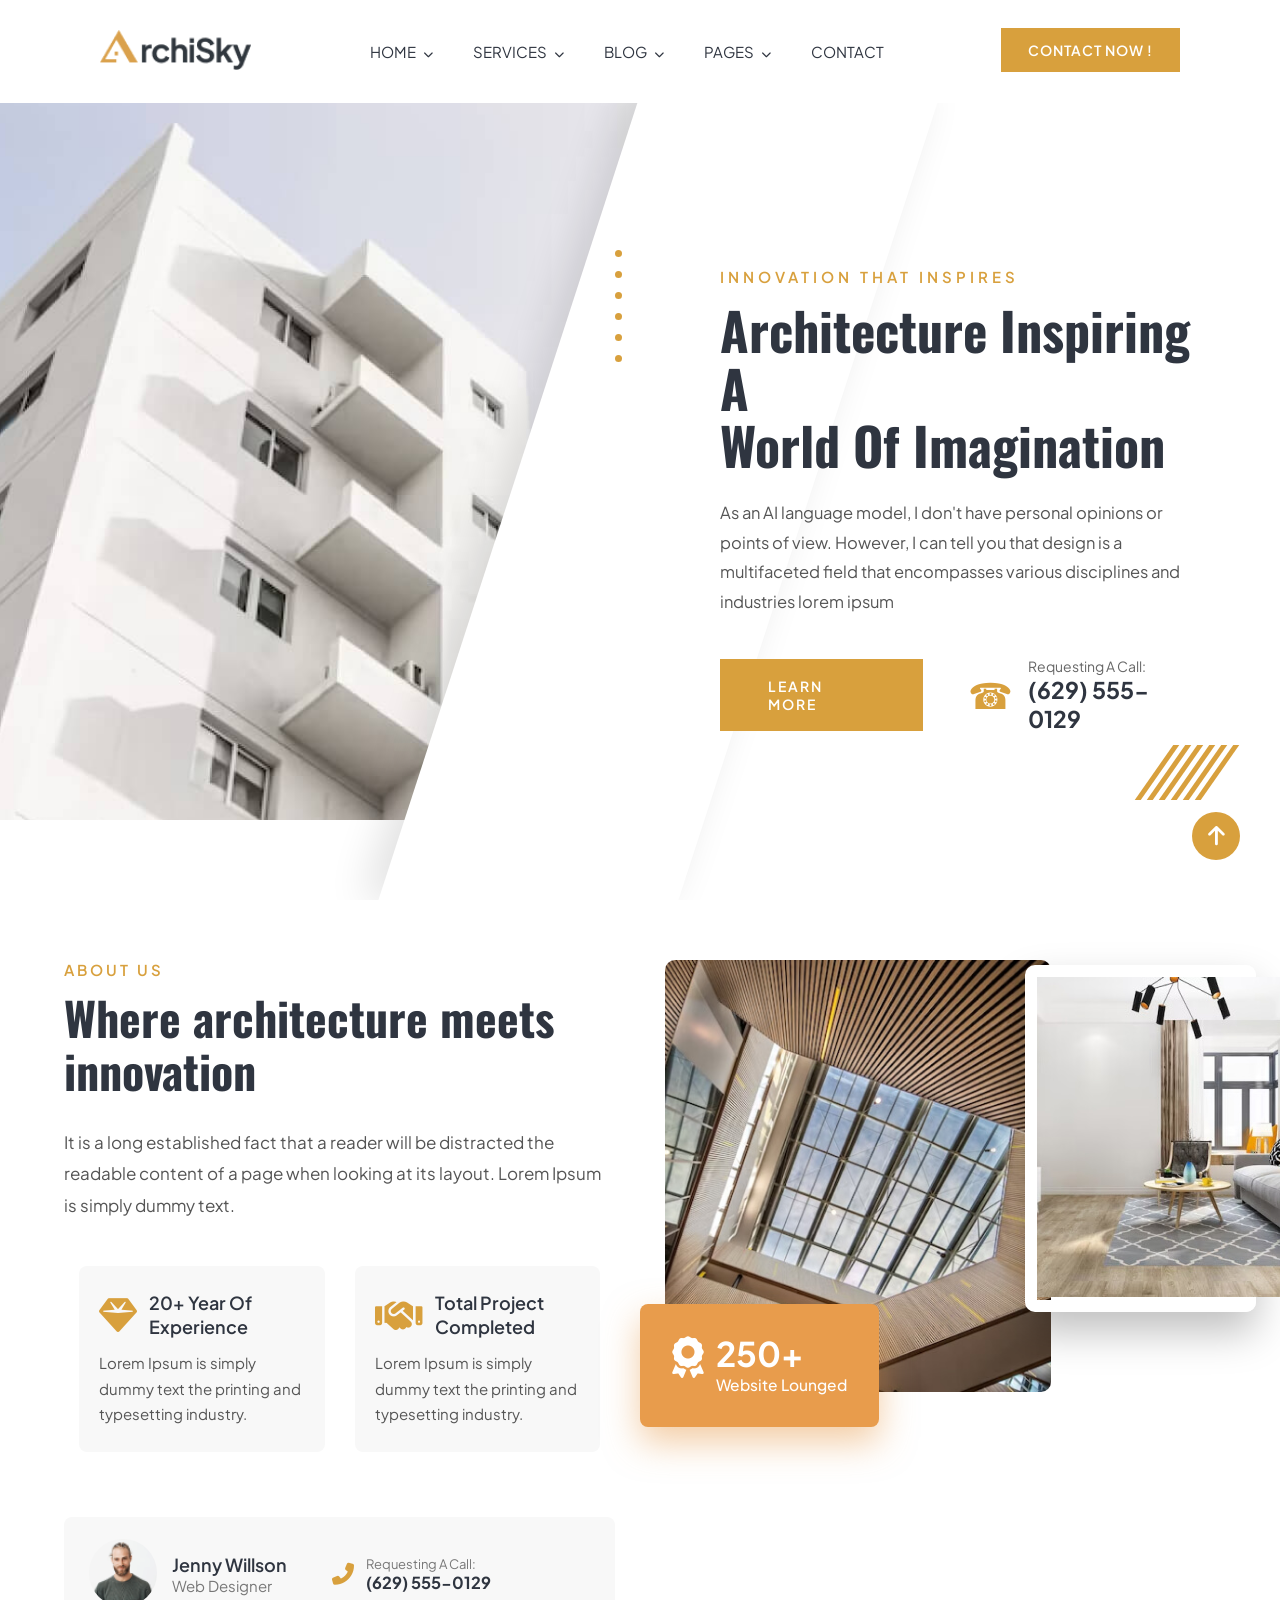
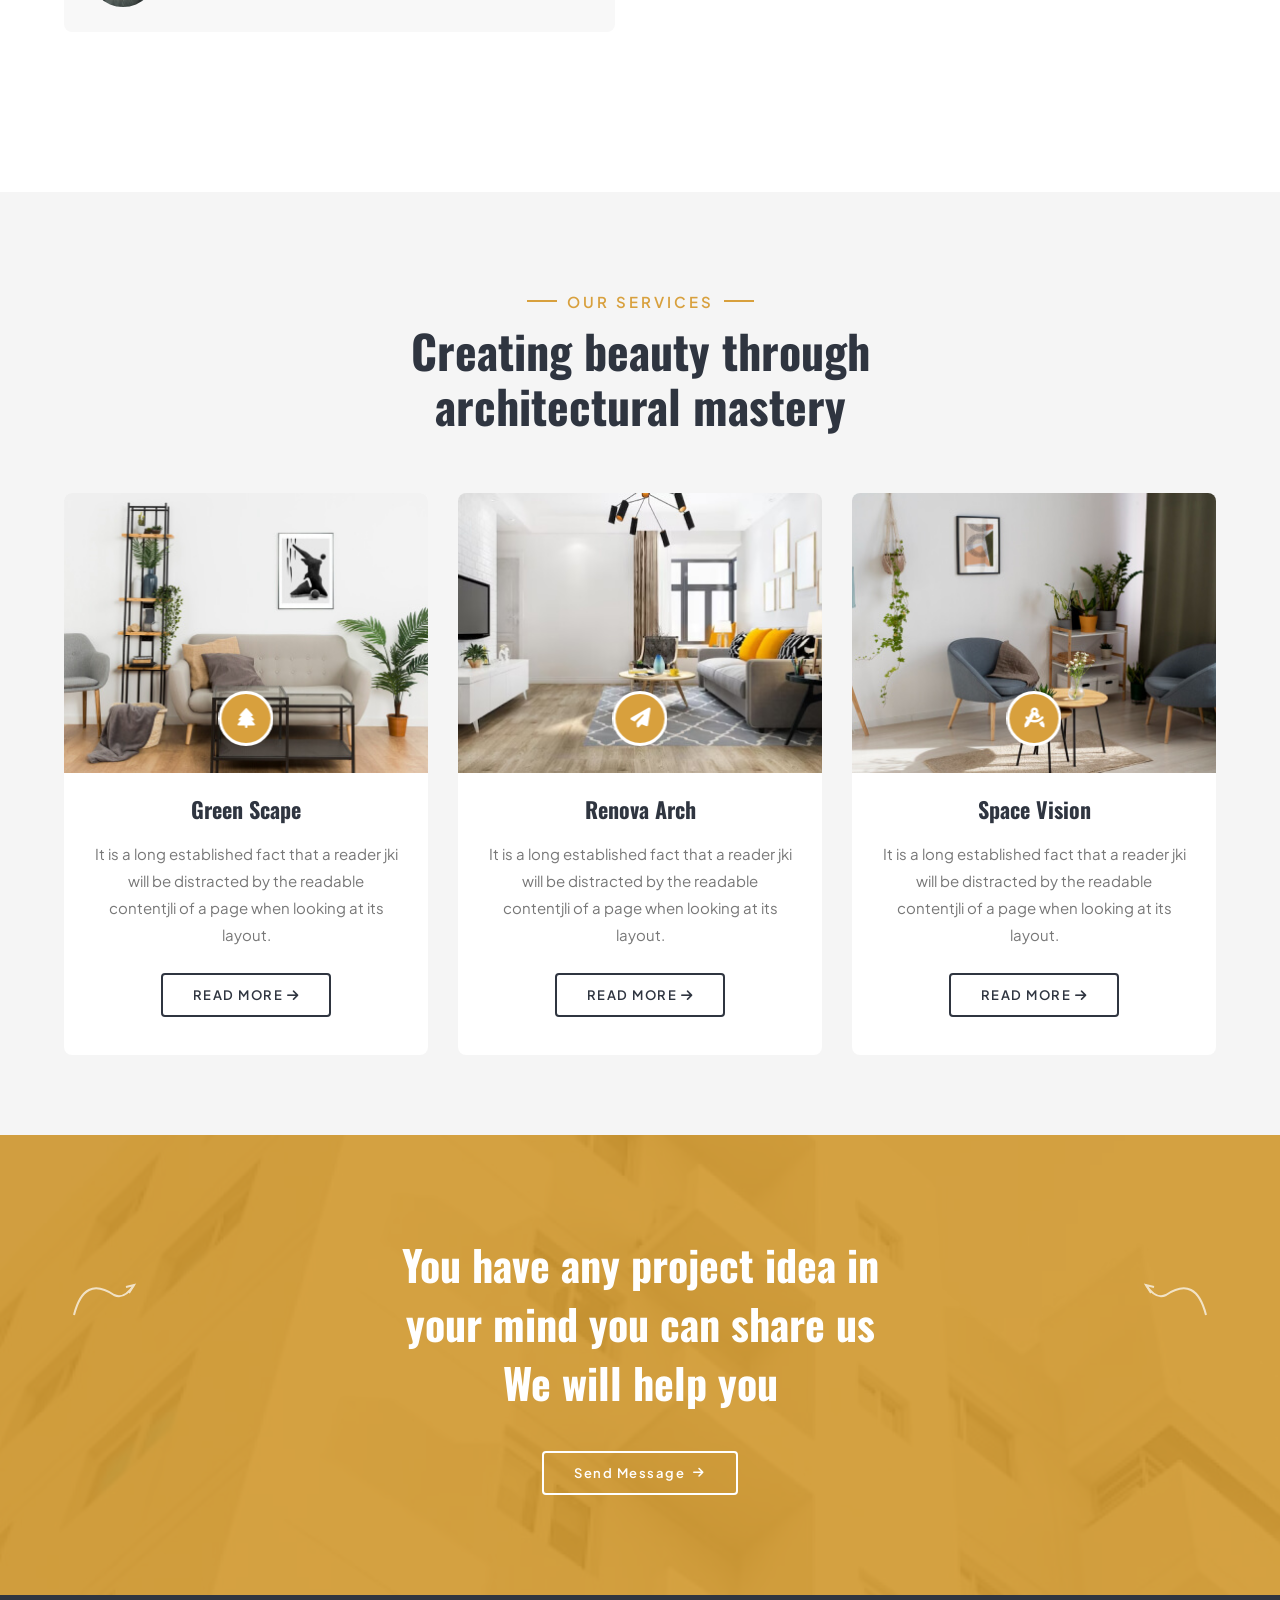
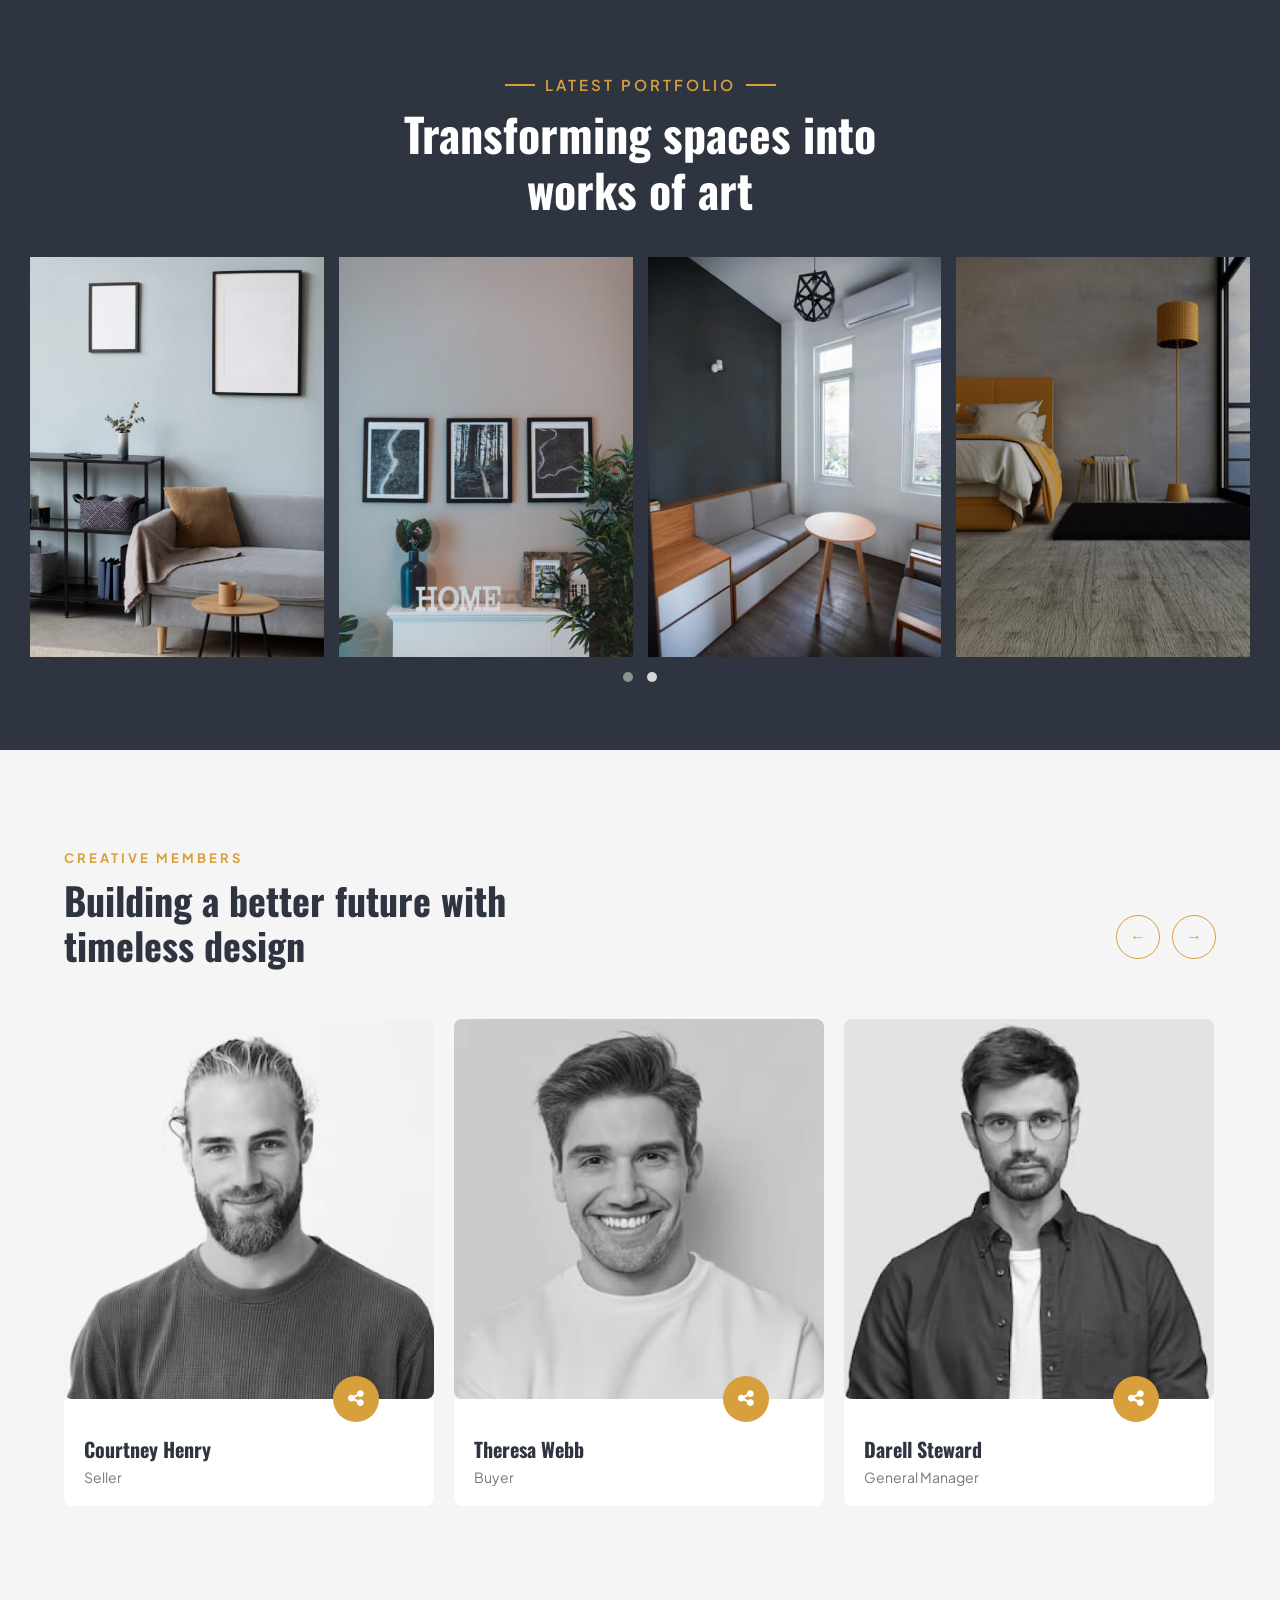
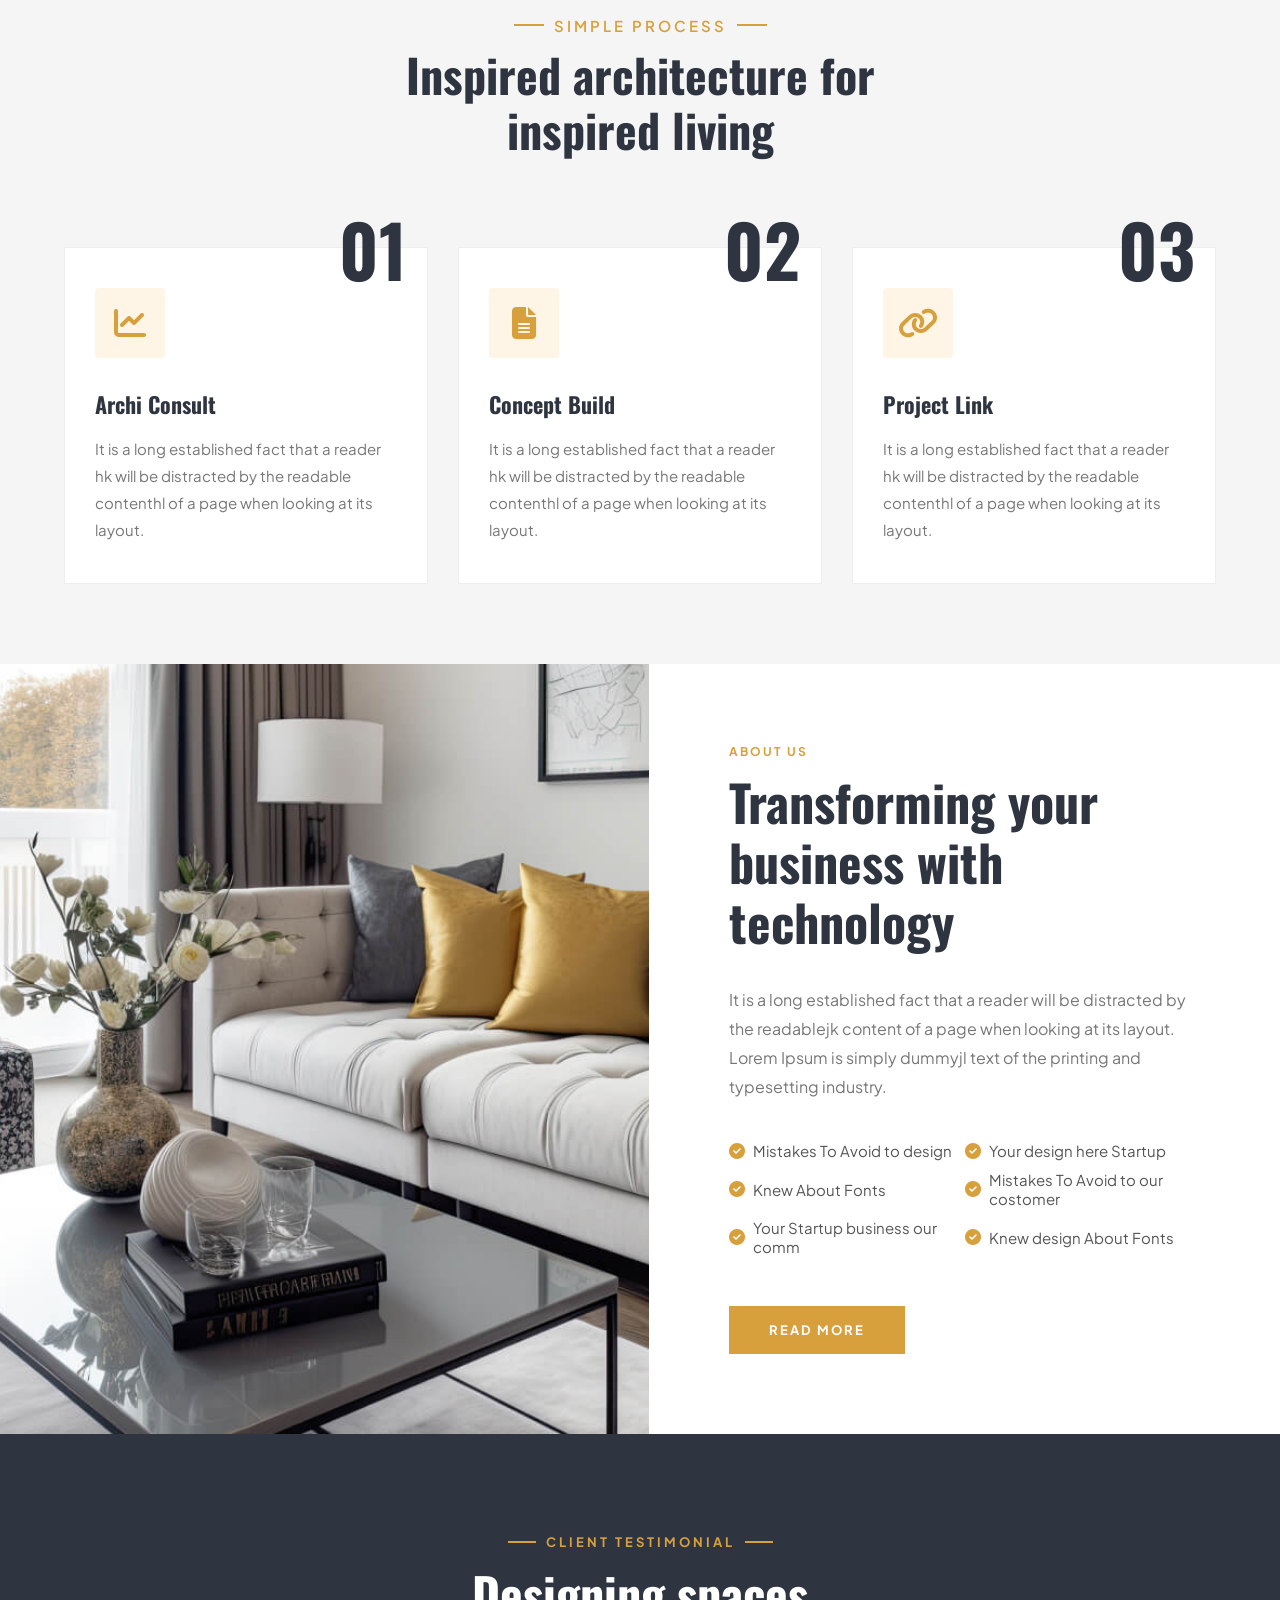
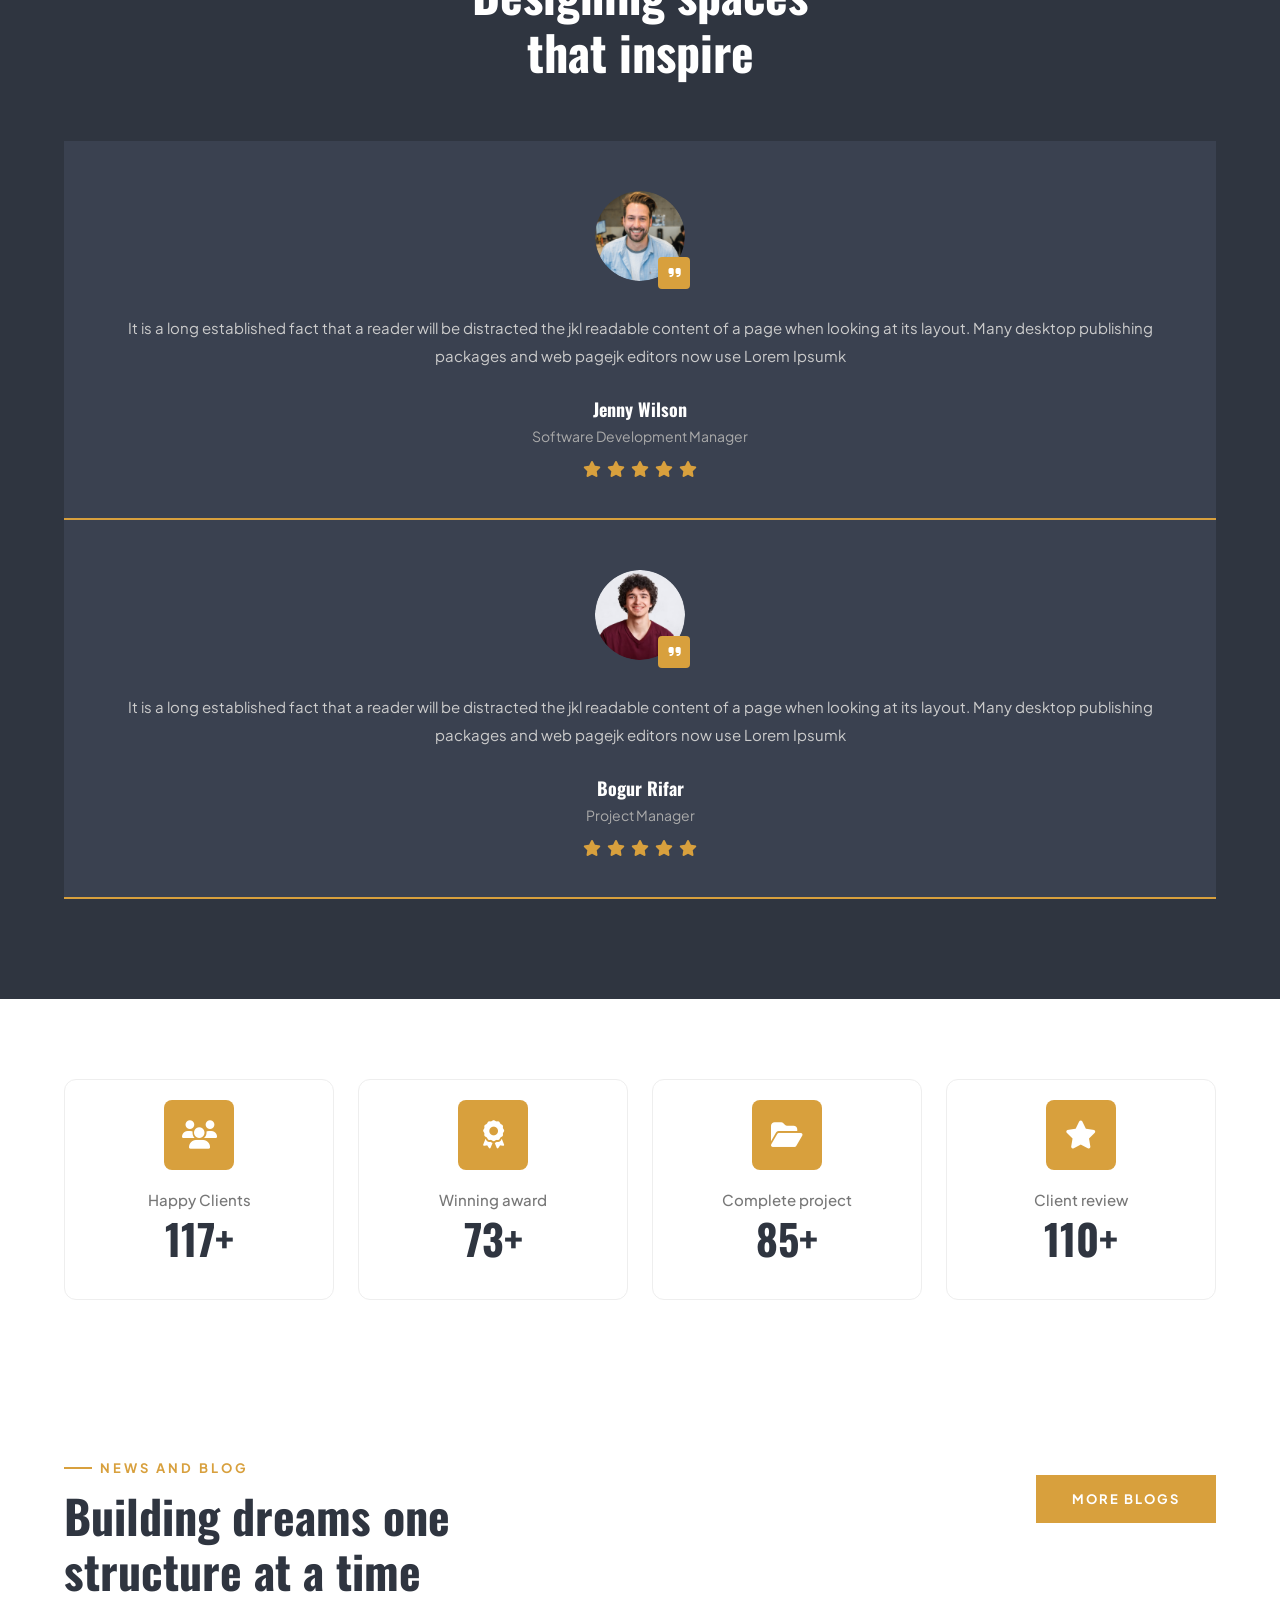
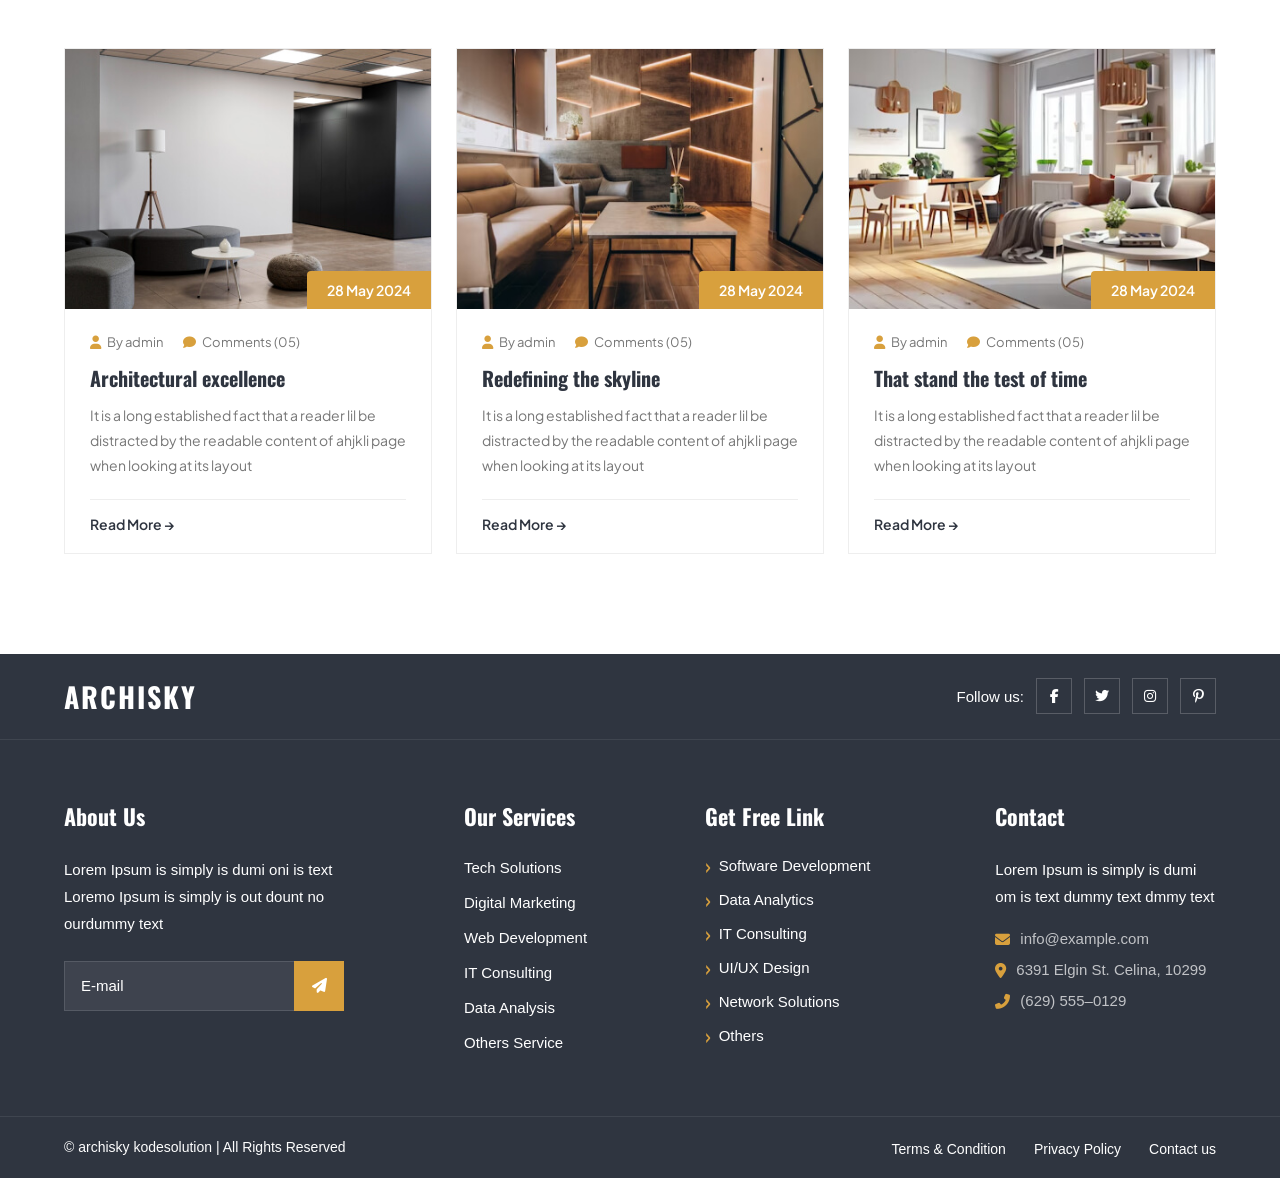
==== commit 74b8e303: "update pj css, index n create a folder for js cmd" ====
--- a/index.html
+++ b/index.html
@@ -21,6 +21,10 @@
     <link rel="stylesheet" href="css/funfact.css" />
     <link rel="stylesheet" href="css/blog.css" />
     <link rel="stylesheet" href="css/footer.css" />
+
+    <!-- Owl Carousel CSS -->
+    <link rel="stylesheet" href="https://cdnjs.cloudflare.com/ajax/libs/OwlCarousel2/2.3.4/assets/owl.carousel.min.css">
+    <link rel="stylesheet" href="https://cdnjs.cloudflare.com/ajax/libs/OwlCarousel2/2.3.4/assets/owl.theme.default.min.css">
 
     <!-- Font Awesome -->
     <link rel="stylesheet" href="https://cdnjs.cloudflare.com/ajax/libs/font-awesome/6.6.0/css/all.min.css">
@@ -482,7 +486,7 @@
             </div>
 
             <div class="carousel-outer">
-                <div class="project-carousel">
+                <div class="project-carousel owl-carousel owl-theme">
 
                     <div class="project-block">
                         <div class="inner-box">
@@ -551,12 +555,6 @@
 
                 </div>
             </div>
-
-            <div class="dots-nav">
-                <span class="dot active" data-index="0"></span>
-                <span class="dot" data-index="1"></span>
-            </div>
-
         </div>
     </section>
 
@@ -1087,138 +1085,22 @@
 
     </footer>
 
-
-
-
-    <!-- ========== JAVASCRIPT ========== -->
-    <script>
-        // ---- 1. PROJECT CAROUSEL (dots) ----
-        const carousel = document.querySelector('.project-carousel');
-        const dots = document.querySelectorAll('.dot');
-
-        dots.forEach((dot) => {
-            dot.addEventListener('click', () => {
-                const index = parseInt(dot.getAttribute('data-index'));
-                const slideWidth = carousel.offsetWidth;
-                carousel.style.transform = `translateX(-${index * slideWidth}px)`;
-                dots.forEach(d => d.classList.remove('active'));
-                dot.classList.add('active');
-            });
-        });
-
-        // ---- 2. MEMBER CAROUSEL (arrows) ----
-        const memberCarousel = document.querySelector('.member-carousel');
-        const prevBtn = document.querySelector('.prev-btn');
-        const nextBtn = document.querySelector('.next-btn');
-        const memberBlocks = document.querySelectorAll('.member-block');
-        let memberIndex = 0;
-        const total = memberBlocks.length;
-
-        function slideMembers() {
-            const blockWidth = memberBlocks[0].offsetWidth + 20;
-            memberCarousel.style.transform = `translateX(-${memberIndex * blockWidth}px)`;
-        }
-
-        nextBtn.addEventListener('click', () => {
-            memberIndex = (memberIndex + 1) % total;
-            slideMembers();
-        });
-
-        prevBtn.addEventListener('click', () => {
-            memberIndex = (memberIndex - 1 + total) % total;
-            slideMembers();
-        });
-
-        // ---- 3. HEADER SCROLL ----
-        window.addEventListener('scroll', () => {
-            const header = document.querySelector('.header');
-            if (header.length) {
-                if (window.scrollY > 50) {
-                    header.classList.add('header-scrolled');
-                } else {
-                    header.classList.remove('header-scrolled');
-                }
-            }
-
-        });
-
-        // ---- 4. Hiệu ứng counter ----
-        const counters = document.querySelectorAll('.count-text');
-        let counted = false;
-
-        function runCounters() {
-            counters.forEach(counter => {
-                const target = parseInt(counter.getAttribute('data-stop'));
-                const speed = parseInt(counter.getAttribute('data-speed'));
-                const step = target / (speed / 16);
-                let current = 0;
-
-                const timer = setInterval(() => {
-                    current += step;
-                    if (current >= target) {
-                        counter.textContent = target;
-                        clearInterval(timer);
-                    } else {
-                        counter.textContent = Math.floor(current);
-                    }
-                }, 16);
-            });
-        }
-
-        const factSection = document.querySelector('.fun-fact-section');
-        const observer = new IntersectionObserver((entries) => {
-            entries.forEach(entry => {
-                if (entry.isIntersecting && !counted) {
-                    counted = true;
-                    runCounters();
-                }
-            });
-        }, { threshold: 0.3 });
-
-        observer.observe(factSection);
-    </script>
-
-
-    <!-- 5. Mobile Sidebar Script -->
-    <script>
-        const hamburger = document.getElementById('hamburger');
-        const mobileSidebar = document.getElementById('mobileSidebar');
-        const mobileOverlay = document.getElementById('mobileOverlay');
-        const sidebarClose = document.getElementById('sidebarClose');
-
-        // Mở sidebar
-        hamburger.addEventListener('click', () => {
-            mobileSidebar.classList.add('active');
-            mobileOverlay.classList.add('active');
-        });
-
-        // Đóng bằng nút X
-        sidebarClose.addEventListener('click', () => {
-            mobileSidebar.classList.remove('active');
-            mobileOverlay.classList.remove('active');
-        });
-
-        // Đóng khi click overlay
-        mobileOverlay.addEventListener('click', () => {
-            mobileSidebar.classList.remove('active');
-            mobileOverlay.classList.remove('active');
-        });
-
-        // Dropdown trong sidebar
-        document.querySelectorAll('.sidebar-dropdown > a').forEach(link => {
-            link.addEventListener('click', (e) => {
-                e.preventDefault();
-                const submenu = link.nextElementSibling;
-                if (submenu) {
-                    submenu.classList.toggle('open');
-                }
-            });
-        });
-    </script>
     <!-- Scroll to top button -->
     <a href="#" class="scroll-top-btn" aria-label="Cuộn về đầu trang">
         <i class="fas fa-arrow-up"></i>
     </a>
+
+    <!-- jQuery (bắt buộc) -->
+    <script src="https://cdnjs.cloudflare.com/ajax/libs/jquery/3.7.1/jquery.min.js"></script>
+
+    <!-- Owl Carousel JS -->
+    <script src="https://cdnjs.cloudflare.com/ajax/libs/OwlCarousel2/2.3.4/owl.carousel.min.js"></script>
+
+    <!-- ========== JAVASCRIPT ========== -->
+    <script src="js/main.js"></script>
+    
 </body>
 
+
+
 </html>
--- a/css/services.css
+++ b/css/services.css
@@ -231,4 +231,32 @@
     .sec-title.text-center h2 {
         font-size: 36px;
     }
+}
+
+@media (max-width: 992px) {
+    .services-block {
+        flex: 0 0 calc(50% - 15px);
+        width: calc(50% - 15px);
+    }
+}
+
+@media (max-width: 768px) {
+    .services-block {
+        flex: 0 0 100%; /* mỗi card full width, xếp dọc theo cột */
+        width: 100%;
+    }
+
+    .sec-title.text-center h2 {
+        font-size: 28px;
+    }
+}
+
+@media (max-width: 576px) {
+    .services-section {
+        padding: 60px 0 40px 0; /* giảm padding trên dưới cho mobile có inch nhỏ */
+    }
+
+    .sec-title.text-center h2 {
+        font-size: 24px;
+    }
 }
--- a/css/project.css
+++ b/css/project.css
@@ -1,5 +1,5 @@
 .project-section {
-  background: #2f3540;
+  background: var(--bs-dark);
   padding: 80px 0 60px;
 }
 
@@ -15,7 +15,7 @@
 }
 
 .project-section .sec-title .sub-title {
-  color: #d8a03d;
+  color: var(--primary-color);
   font-size: 15px;
   letter-spacing: 3px;
   font-weight: 600;
@@ -32,30 +32,19 @@
   display: inline-block;
   width: 30px;
   height: 2px;
-  background: #d8a03d;
+  background: var(--primary-color);
 }
 
 .project-section .sec-title h2 {
   font-size: 46px;
-  font-family: 'Oswald', sans-serif;
-  color: #ffffff;
+  font-family: var(--font-heading);
+  color: var(--bs-white);
   line-height: 1.2;
   margin-bottom: 0;
 }
 
 .carousel-outer {
   overflow: hidden;
-}
-
-.project-carousel {
-  display: flex;
-  gap: 15px;
-  transition: transform 0.5s ease;
-}
-
-.project-block {
-  flex: 0 0 calc(25% - 12px);
-  min-width: 0;
 }
 
 .project-block .inner-box {
@@ -84,7 +73,7 @@
 
 .project-block .image-box figure.image img {
   width: 100%;
-  height: 480px;
+  height: 400px;
   object-fit: cover;
   display: block;
   transition: transform 0.4s ease;
@@ -107,7 +96,7 @@
 
 .project-block .info-box .cat {
   display: inline-block;
-  background: #d8a03d;
+  background: var(--primary-color);
   padding: 4px 12px;
   margin-bottom: 8px;
   transform: translateX(-200%);
@@ -116,7 +105,7 @@
 
 .project-block .info-box .title {
   display: block;
-  background: #ffffff;
+  background: var(--bs-white);
   padding: 10px 15px;
   transform: translateX(-200%);
   transition: transform 0.4s ease 0.15s;
@@ -128,8 +117,8 @@
 }
 
 .project-block .info-box .cat a {
-  color: #ffffff;
-  font-size: 13px;
+  color: var(--bs-white);
+  font-size: var(--font-size);
   font-weight: 600;
   text-decoration: none;
   letter-spacing: 1px;
@@ -138,32 +127,58 @@
 .project-block .info-box .title a {
   font-size: 18px;
   font-weight: 700;
-  color: #2f3540;
+  color: var(--bs-dark);
   text-decoration: none;
-  font-family: 'Oswald', sans-serif;
+  font-family: var(--font-heading);
 }
 
 .project-block .info-box .title a:hover {
-  color: #d8a03d;
+  color: var(--primary-color);
 }
 
-/* Dots Navigation */
-.dots-nav {
-  display: flex;
-  justify-content: center;
-  gap: 8px;
-  margin-top: 30px;
+
+
+/* Responsive */
+@media (max-width: 1024px) {
+    .project-block {
+        flex: 0 0 calc(33.333% - 10px); /* 3 card 1 slide */
+    }
+
+    .project-section .sec-title h2 {
+        font-size: 36px;
+    }
 }
 
-.dot {
-  width: 12px;
-  height: 12px;
-  border-radius: 50%;
-  border: 2px solid #d8a03d;
-  cursor: pointer;
-  transition: background 0.3s;
+@media (max-width: 992px) {
+    .project-block {
+        flex: 0 0 calc(50% - 8px); /* 2 card 1 slide */
+    }
 }
 
-.dot.active {
-  background: #d8a03d;
+@media (max-width: 768px) {
+    .project-block {
+        flex: 0 0 calc(50% - 8px); /* 2 card nhưng nhỏ hơn */
+    }
+
+    .project-block .image-box figure.image img {
+        height: 320px; /* giảm chiều cao ảnh */
+    }
+
+    .project-section .sec-title h2 {
+        font-size: 28px;
+    }
+}
+
+@media (max-width: 576px) {
+    .project-block {
+        flex: 0 0 100%; /* 1 card 1 slide */
+    }
+
+    .project-block .image-box figure.image img {
+        height: 280px;
+    }
+
+    .project-section .sec-title h2 {
+        font-size: 24px;
+    }
 }
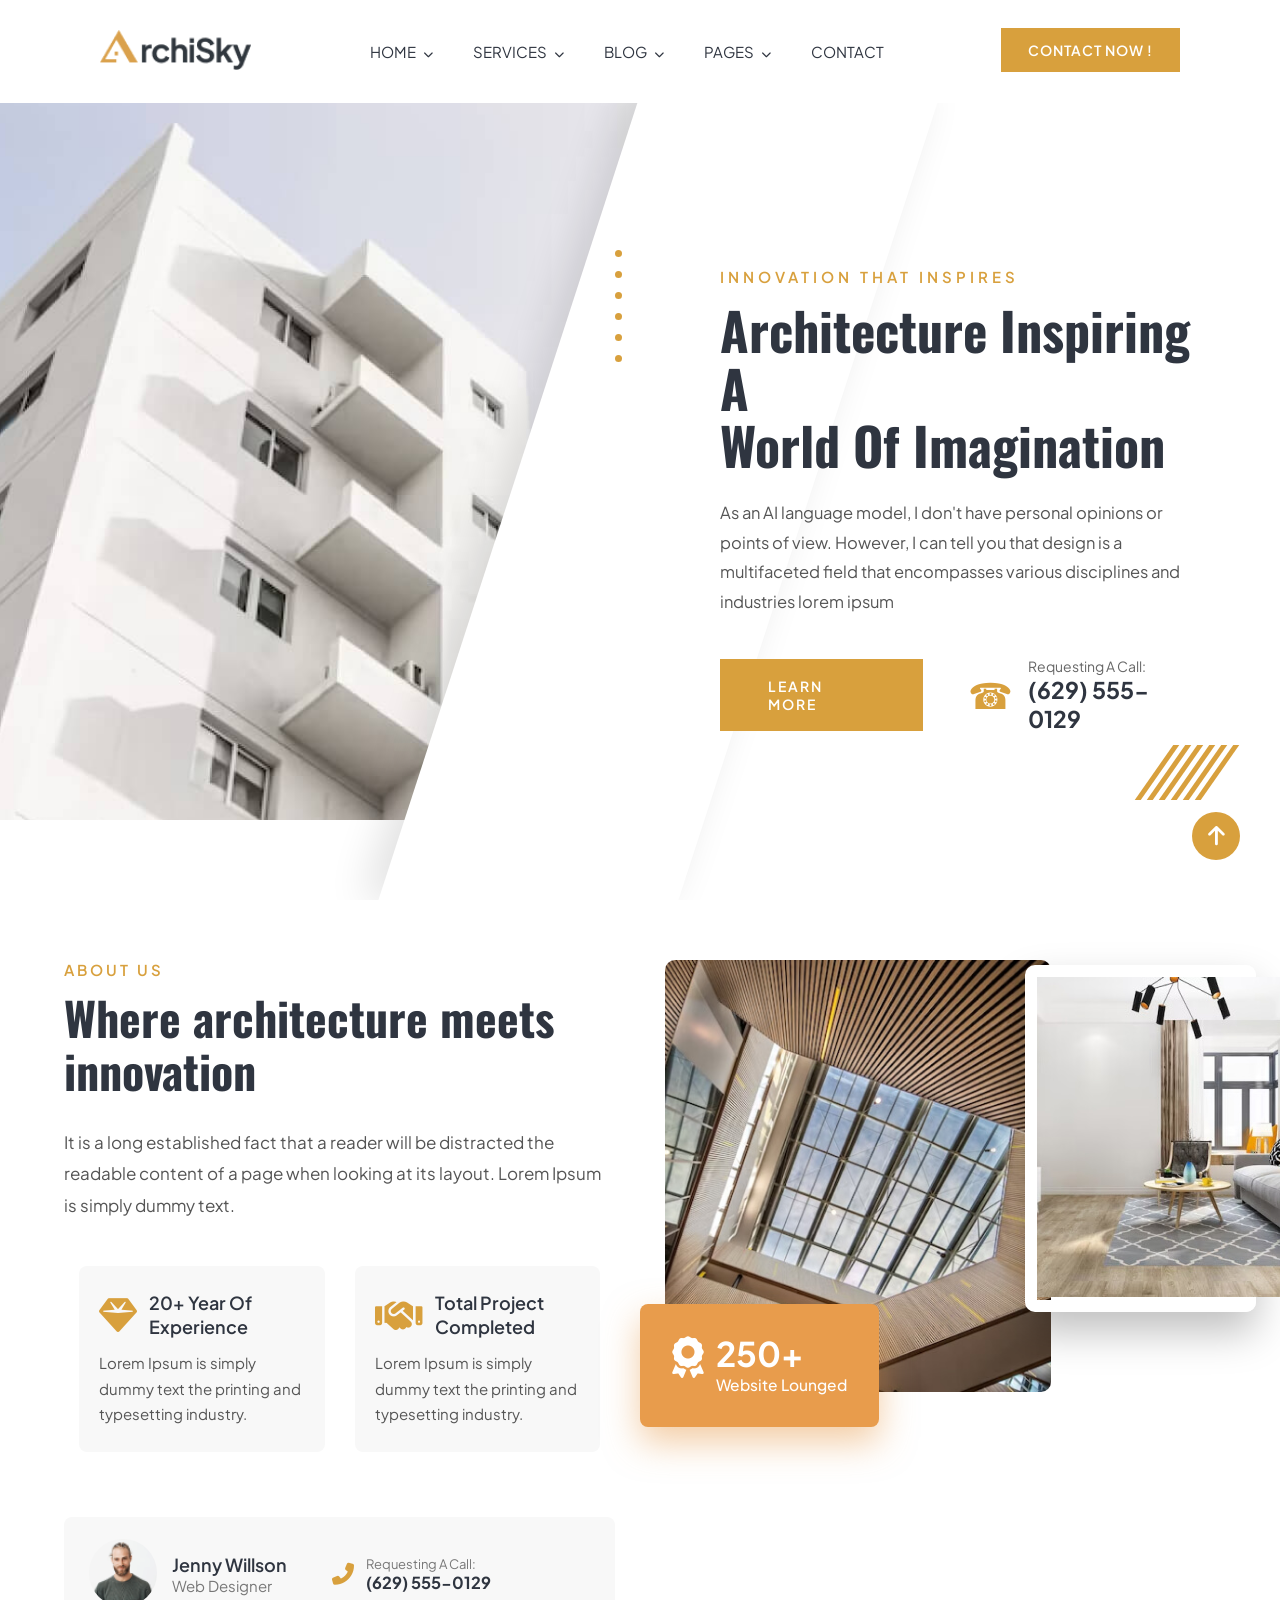
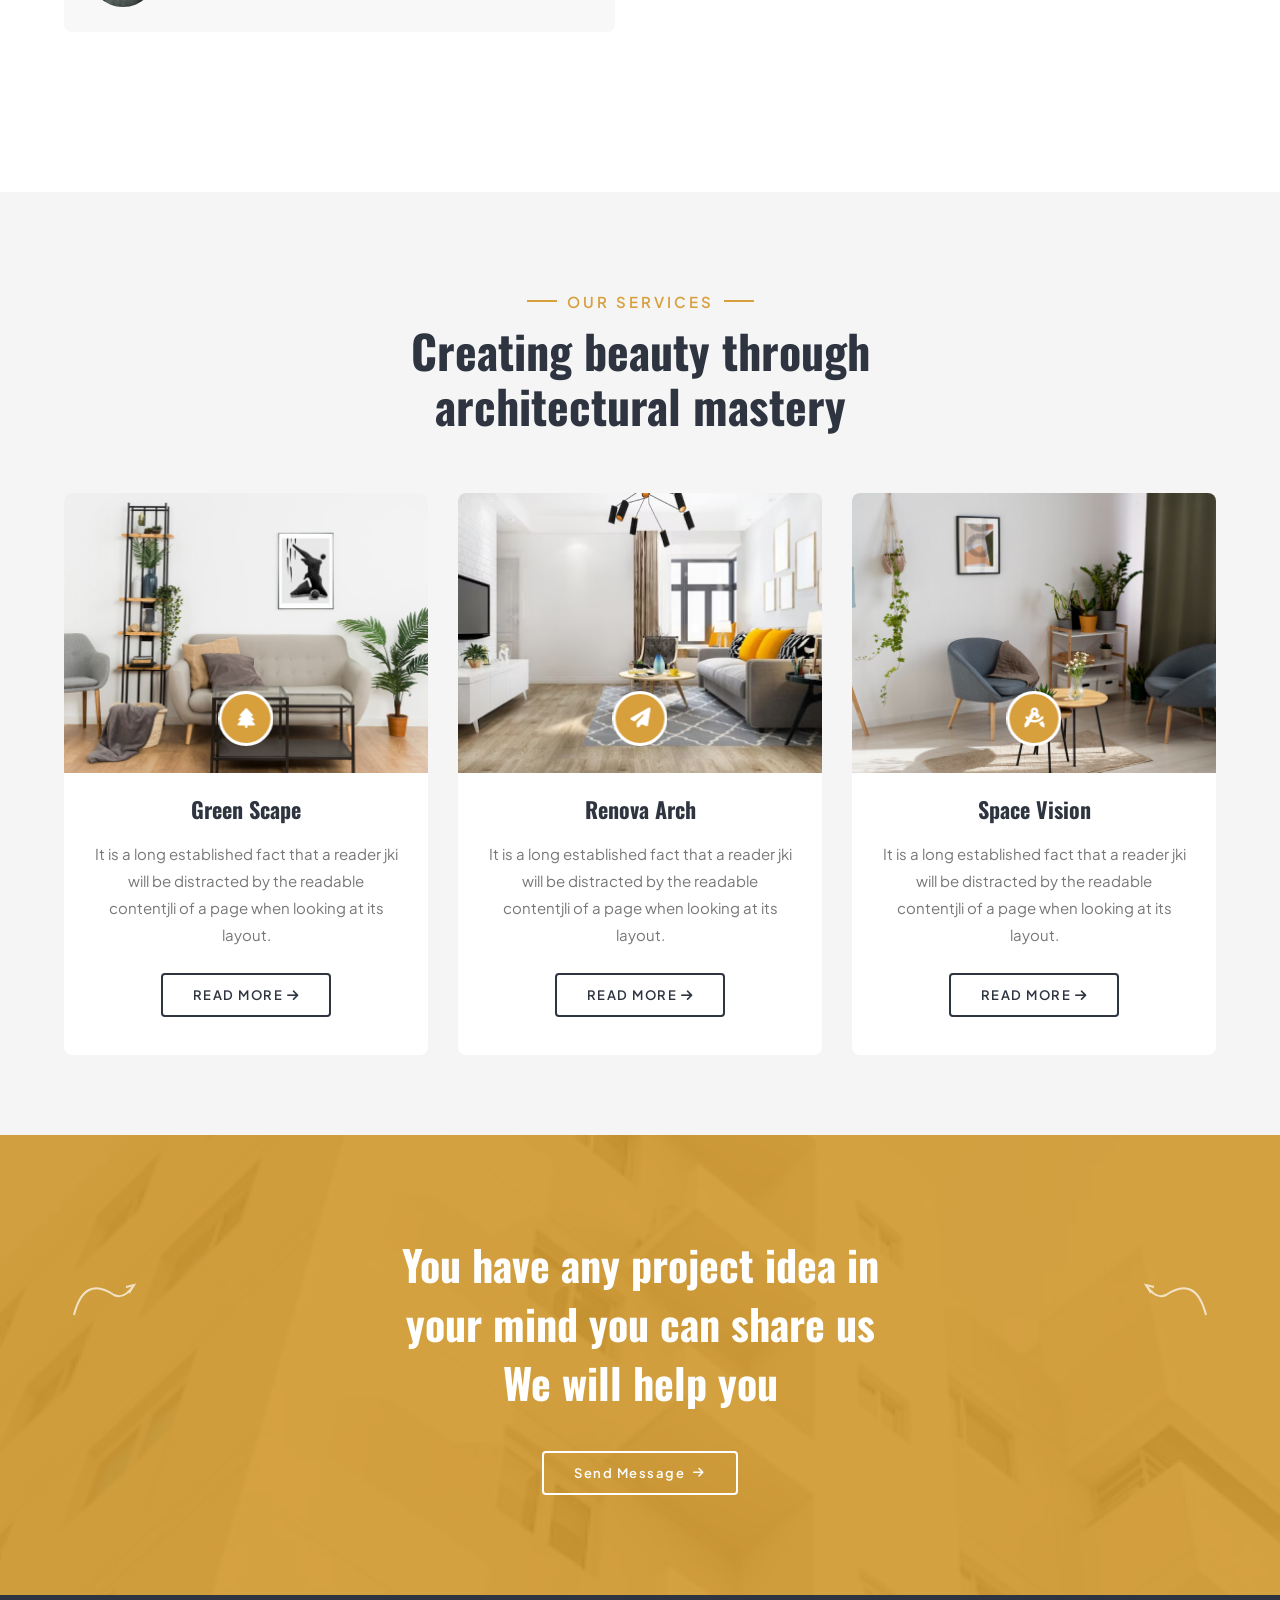
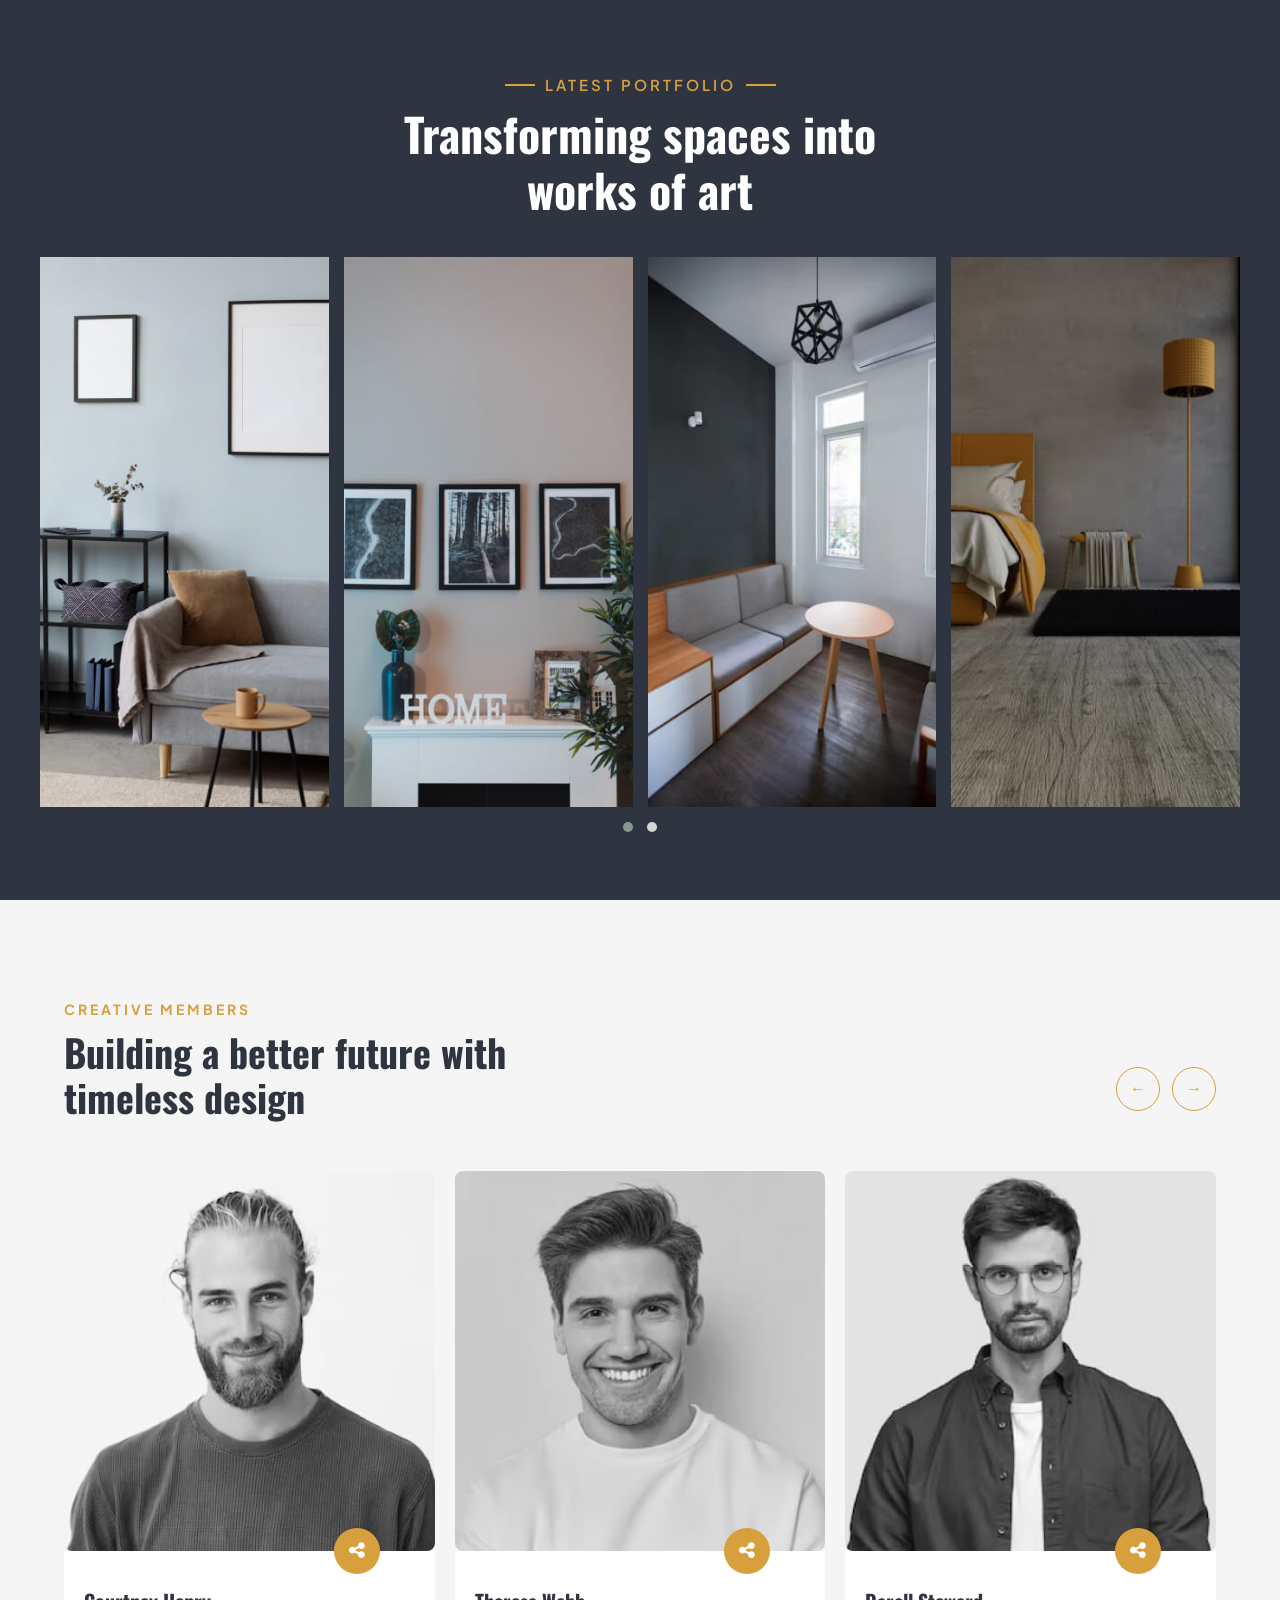
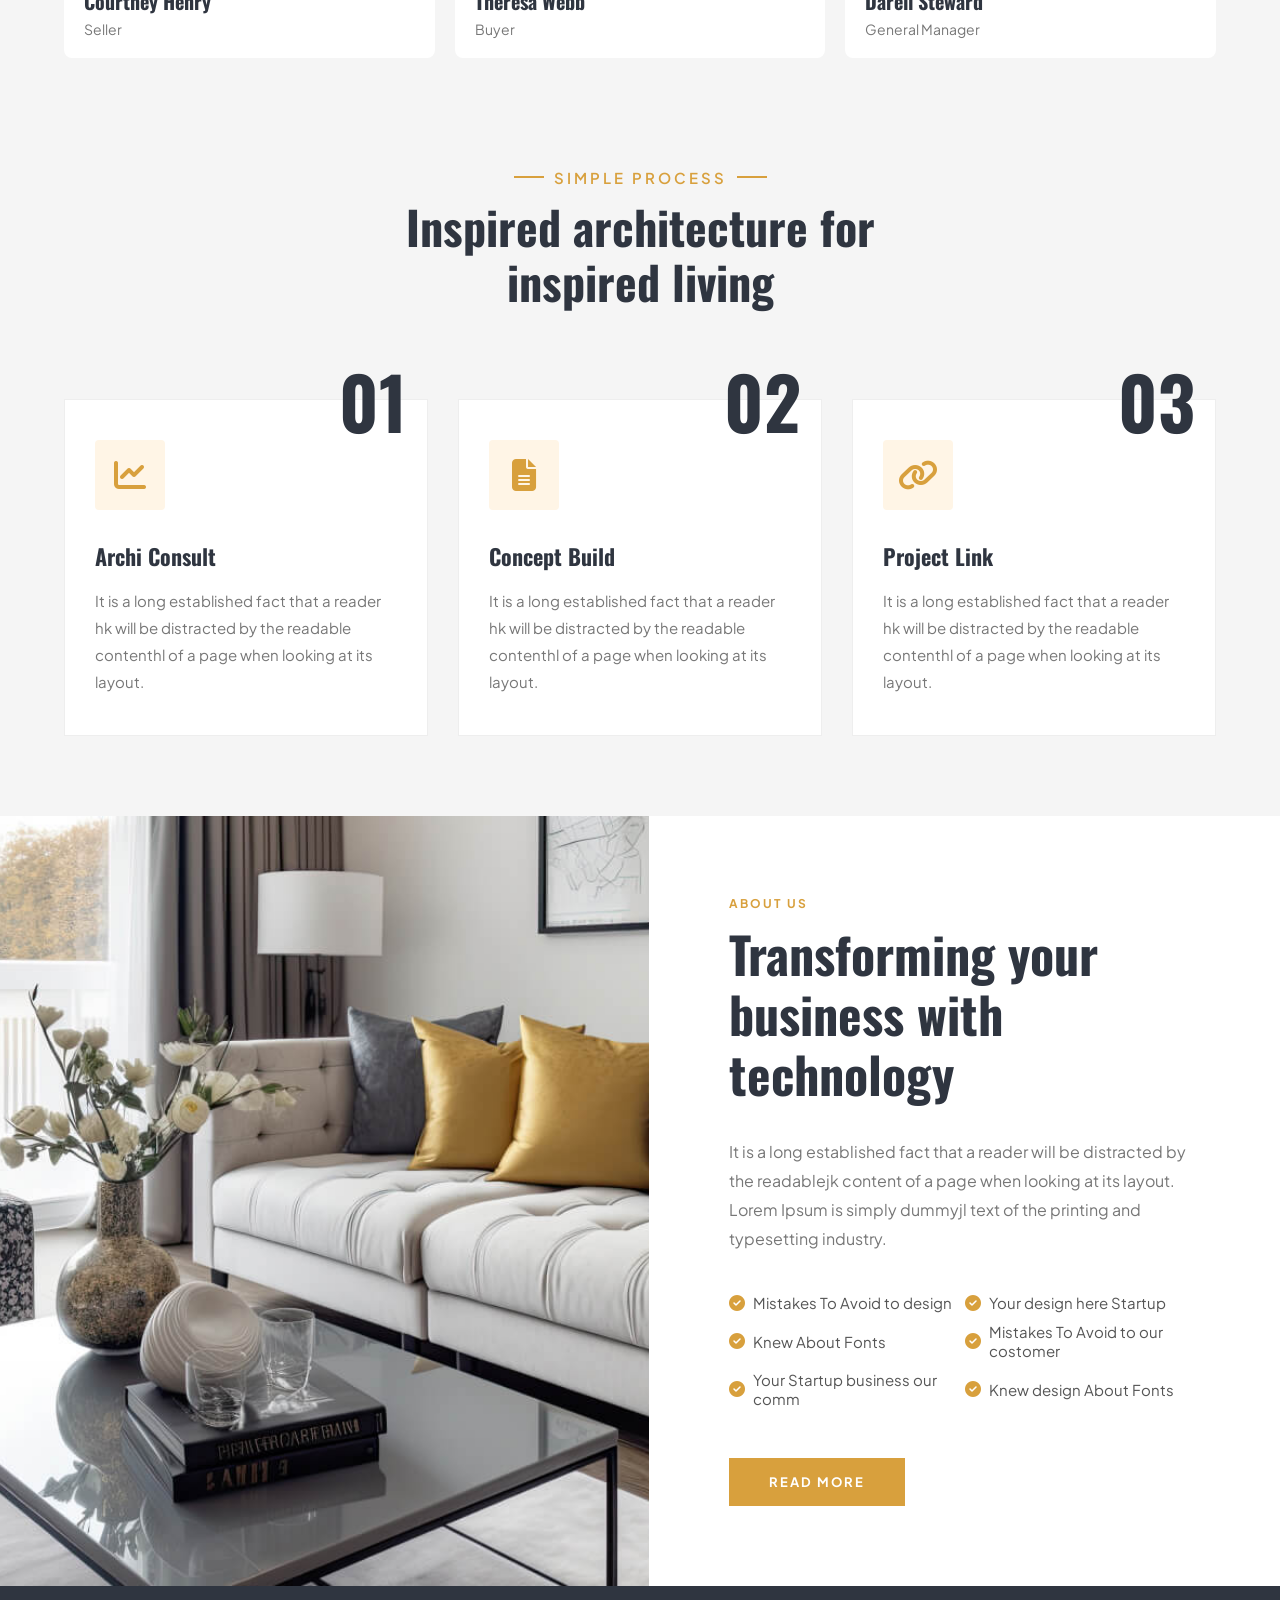
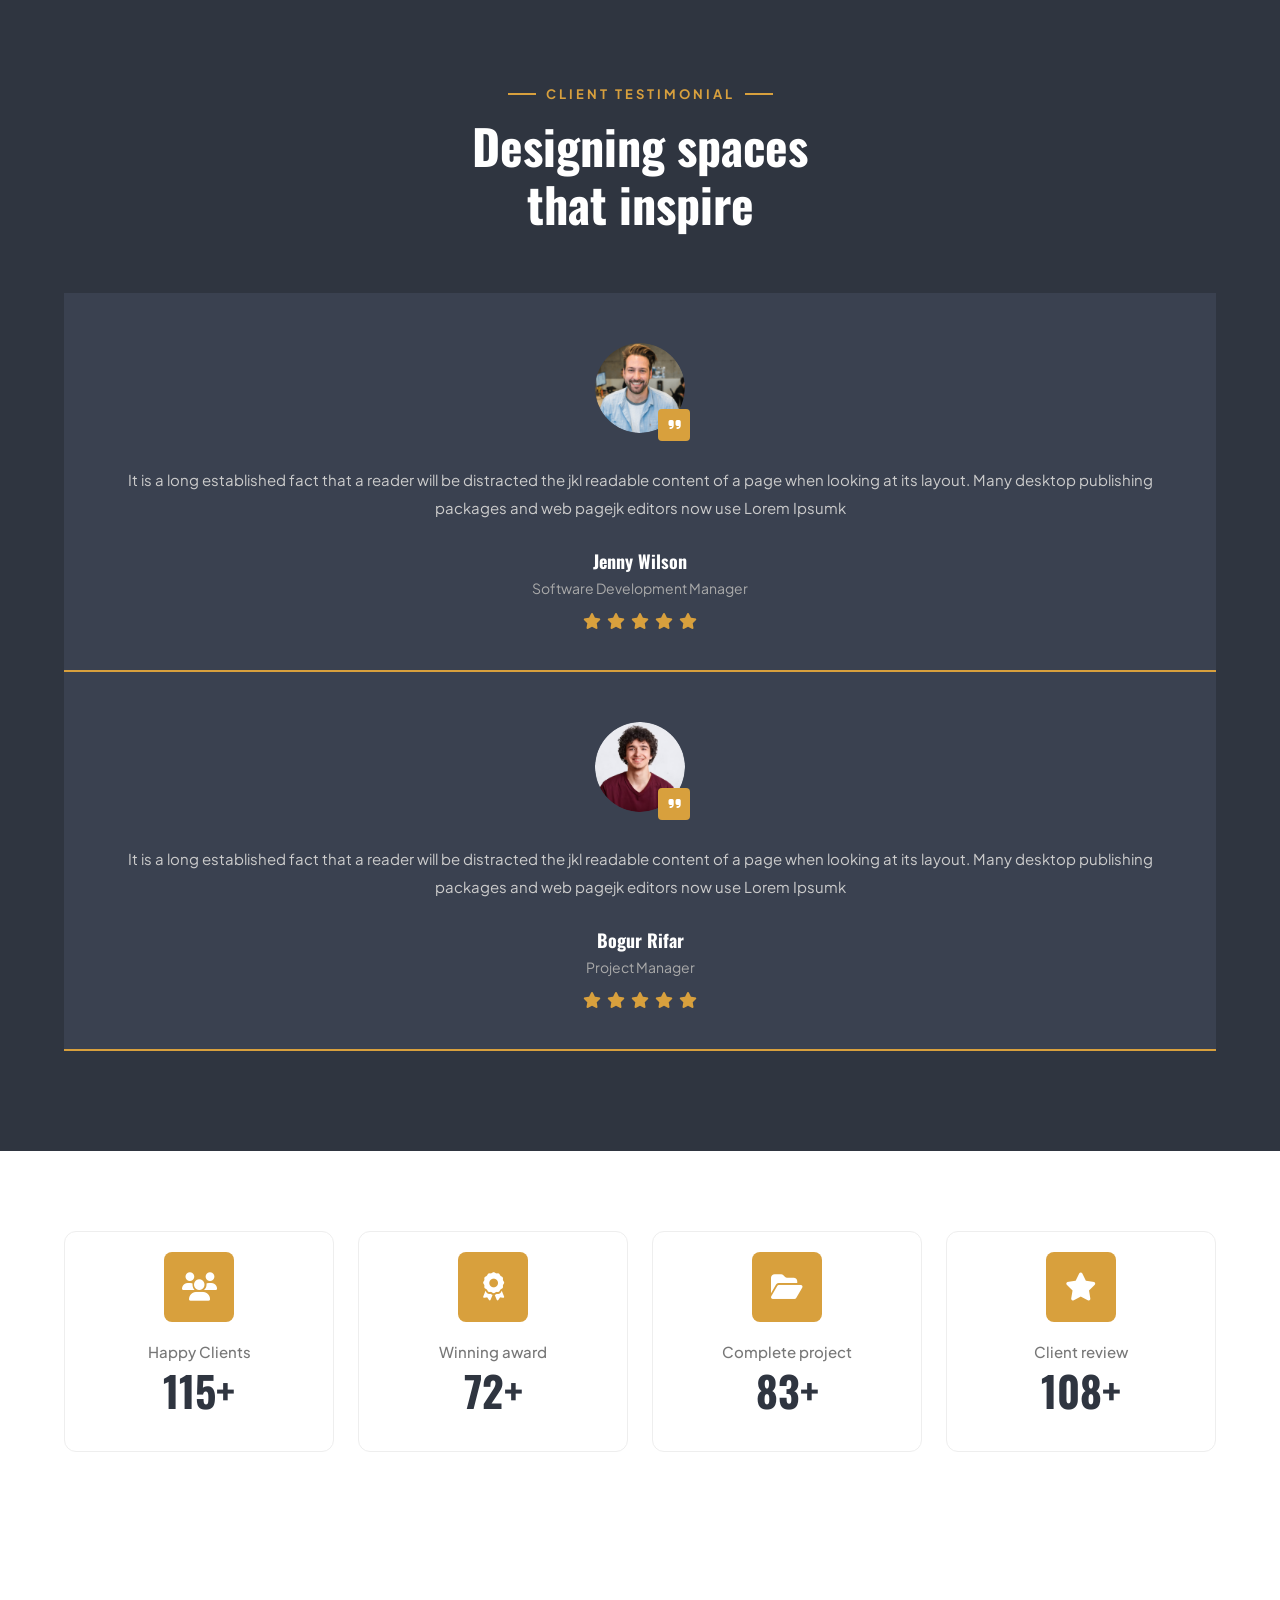
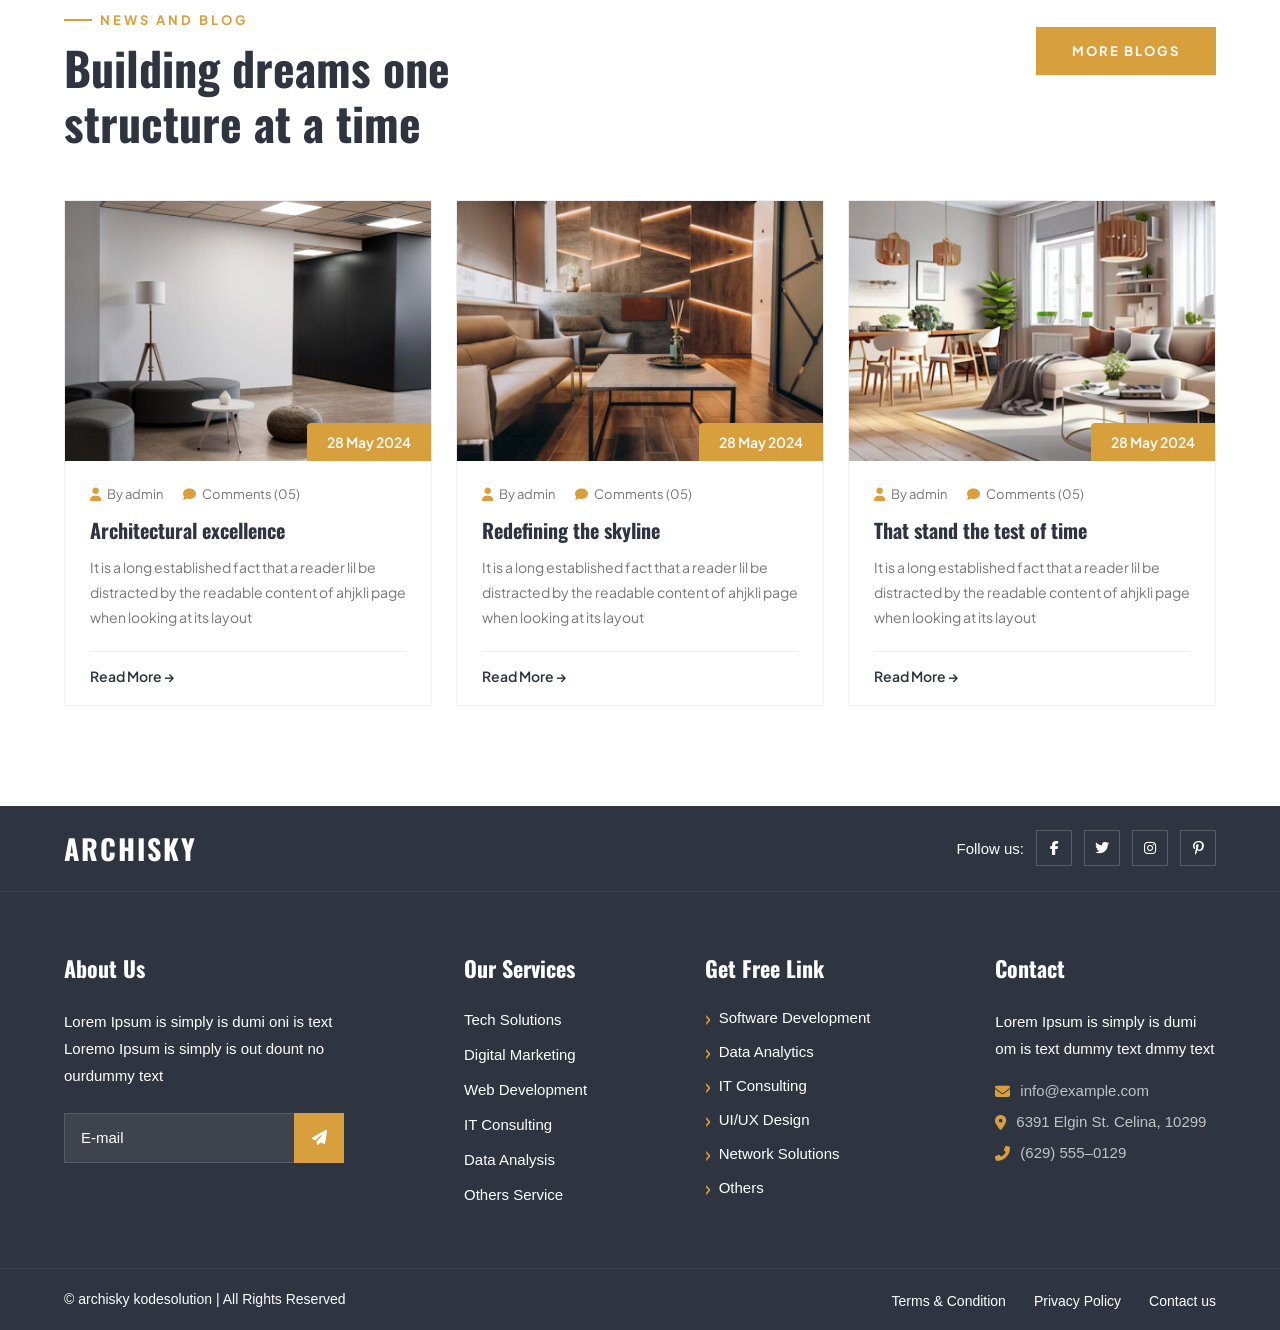
==== commit 2e6581fd: "update member css, main js n index" ====
--- a/index.html
+++ b/index.html
@@ -574,7 +574,7 @@
             </div>
 
             <div class="member-carousel-outer">
-                <div class="member-carousel">
+                <div class="member-carousel owl-carousel owl-theme">
 
                     <!-- Block 1 -->
                     <div class="member-block">
@@ -658,6 +658,12 @@
 
                 </div>
             </div>
+                
+                <!-- button mũi tên phía dưới card -->
+                <div class="member-arrows-bottom">
+                    <button class="arrow-btn prev-btn-bottom">←</button>
+                    <button class="arrow-btn next-btn-bottom">→</button>
+                </div>
 
         </div>
     </section>
@@ -1098,7 +1104,7 @@
 
     <!-- ========== JAVASCRIPT ========== -->
     <script src="js/main.js"></script>
-    
+
 </body>
 
 
--- a/css/project.css
+++ b/css/project.css
@@ -4,14 +4,15 @@
 }
 
 .project-section .large-container {
-  max-width: 1400px;
-  margin: 0 auto;
-  padding: 0 30px;
+  max-width: 100%;
+  margin: 0;
+  padding: 0 40px;          
 }
 
 .project-section .sec-title {
   text-align: center;
   margin-bottom: 40px;
+  padding: 0 30px;     
 }
 
 .project-section .sec-title .sub-title {
@@ -58,7 +59,6 @@
 .project-block .image-box {
   position: relative;
   overflow: hidden;
-
 }
 
 .project-block .image-box figure.image {
@@ -73,7 +73,7 @@
 
 .project-block .image-box figure.image img {
   width: 100%;
-  height: 400px;
+  height: 550px;
   object-fit: cover;
   display: block;
   transition: transform 0.4s ease;
@@ -105,6 +105,7 @@
 
 .project-block .info-box .title {
   display: block;
+  width: fit-content;      /* ← chỉ rộng vừa đủ chữ */
   background: var(--bs-white);
   padding: 10px 15px;
   transform: translateX(-200%);
@@ -136,49 +137,27 @@
   color: var(--primary-color);
 }
 
-
-
 /* Responsive */
-@media (max-width: 1024px) {
-    .project-block {
-        flex: 0 0 calc(33.333% - 10px); /* 3 card 1 slide */
-    }
-
-    .project-section .sec-title h2 {
-        font-size: 36px;
-    }
-}
-
 @media (max-width: 992px) {
-    .project-block {
-        flex: 0 0 calc(50% - 8px); /* 2 card 1 slide */
-    }
+  .project-section .sec-title h2 {
+    font-size: 36px;
+  }
 }
 
 @media (max-width: 768px) {
-    .project-block {
-        flex: 0 0 calc(50% - 8px); /* 2 card nhưng nhỏ hơn */
-    }
-
-    .project-block .image-box figure.image img {
-        height: 320px; /* giảm chiều cao ảnh */
-    }
-
-    .project-section .sec-title h2 {
-        font-size: 28px;
-    }
+  .project-block .image-box figure.image img {
+    height: 320px;
+  }
+  .project-section .sec-title h2 {
+    font-size: 28px;
+  }
 }
 
 @media (max-width: 576px) {
-    .project-block {
-        flex: 0 0 100%; /* 1 card 1 slide */
-    }
-
-    .project-block .image-box figure.image img {
-        height: 280px;
-    }
-
-    .project-section .sec-title h2 {
-        font-size: 24px;
-    }
+  .project-block .image-box figure.image img {
+    height: 250px;
+  }
+  .project-section .sec-title h2 {
+    font-size: 24px;
+  }
 }
--- a/css/member.css
+++ b/css/member.css
@@ -4,8 +4,8 @@
 }
 
 .member-section .sec-title .sub-title {
-  color: #d8a03d;
-  font-size: 13px;
+  color: var(--primary-color);
+  font-size: var(--font-size);
   letter-spacing: 3px;
   font-weight: 700;
   display: block;
@@ -14,9 +14,9 @@
 
 .member-section .sec-title h2 {
   font-size: 38px;
-  font-family: 'Oswald', sans-serif;
+  font-family: var(--font-heading);
   font-weight: 700;
-  color: #2f3540;
+  color: var(--bs-dark);
   line-height: 1.2;
 }
 
@@ -28,42 +28,50 @@
   margin-bottom: 50px;
 }
 
+/* mũi tên ở dạng desktop */
 .member-arrows {
   display: flex;
   gap: 12px;
   padding-bottom: 10px;
 }
 
+/* Mobile: ẩn nút ở header, hiện nút ở dưới */
+.member-arrows-bottom {
+    display: none;
+    justify-content: center;
+    gap: 12px;
+    margin-top: 30px;
+}
+
+@media (max-width: 768px) {
+    .member-arrows {
+        display: none;   /* ẩn nút trên header */
+    }
+    .member-arrows-bottom {
+        display: flex;   /* hiện nút ở dưới */
+    }
+}
+
+
 .arrow-btn {
   width: 44px;
   height: 44px;
   border-radius: 50%;
-  border: 1.5px solid #d8a03d;
+  border: 1.5px solid var(--primary-color);
   background: transparent;
-  color: #d8a03d;
+  color: var(--primary-color);
   font-size: 16px;
   cursor: pointer;
   transition: 0.3s ease;
 }
 
 .arrow-btn:hover {
-  background: #d8a03d;
-  color: #ffffff;
+  background: var(--primary-color);
+  color: var(--bs-white);
 }
 
 .member-carousel-outer {
   overflow: hidden;
-}
-
-.member-carousel {
-  display: flex;
-  gap: 20px;
-  transition: transform 0.5s ease;
-}
-
-.member-block {
-  flex: 0 0 calc(33.333% - 14px);
-  min-width: 0;
 }
 
 .member-block .inner-box {
@@ -105,8 +113,8 @@
   width: 46px;
   height: 46px;
   border-radius: 50%;
-  background: #d8a03d;
-  color: #ffffff;
+  background: var(--primary-color);
+  color: var(--bs-white);
   display: flex;
   align-items: center;
   justify-content: center;
@@ -117,7 +125,7 @@
 }
 
 .member-block .share-btn:hover {
-  background: #2f3540;
+  background: var(--bs-dark);
 }
 
 /* Social icons */
@@ -144,12 +152,12 @@
 .member-block .social-icons a {
   width: 36px;
   height: 36px;
-  background: #ffffff;
+  background: var(--bs-white);
   border-radius: 4px;
   display: flex;
   align-items: center;
   justify-content: center;
-  color: #2f3540;
+  color: var(--bs-dark);
   font-size: 14px;
   text-decoration: none;
   box-shadow: 0 2px 8px rgba(0,0,0,0.15);
@@ -157,12 +165,12 @@
 }
 
 .member-block .social-icons a:hover {
-  background: #d8a03d;
-  color: #ffffff;
+  background: var(--primary-color);
+  color: var(--bs-white);
 }
 
 .member-block .info-box {
-  background: #ffffff;
+  background: var(--bs-white);
   border-radius: 0 0 8px 8px;
   padding: 35px 20px 20px;
   width: 100% !important;
@@ -172,12 +180,12 @@
 .member-block .info-box h4 {
   font-size: 20px;
   font-weight: 700;
-  color: #2f3540;
-  font-family: 'Oswald', sans-serif;
+  color: var(--bs-dark);
+  font-family: var(--font-heading);
   margin-bottom: 4px;
 }
 
 .member-block .info-box span {
-  font-size: 14px;
+  font-size: var(--font-size);
   color: #777;
 }
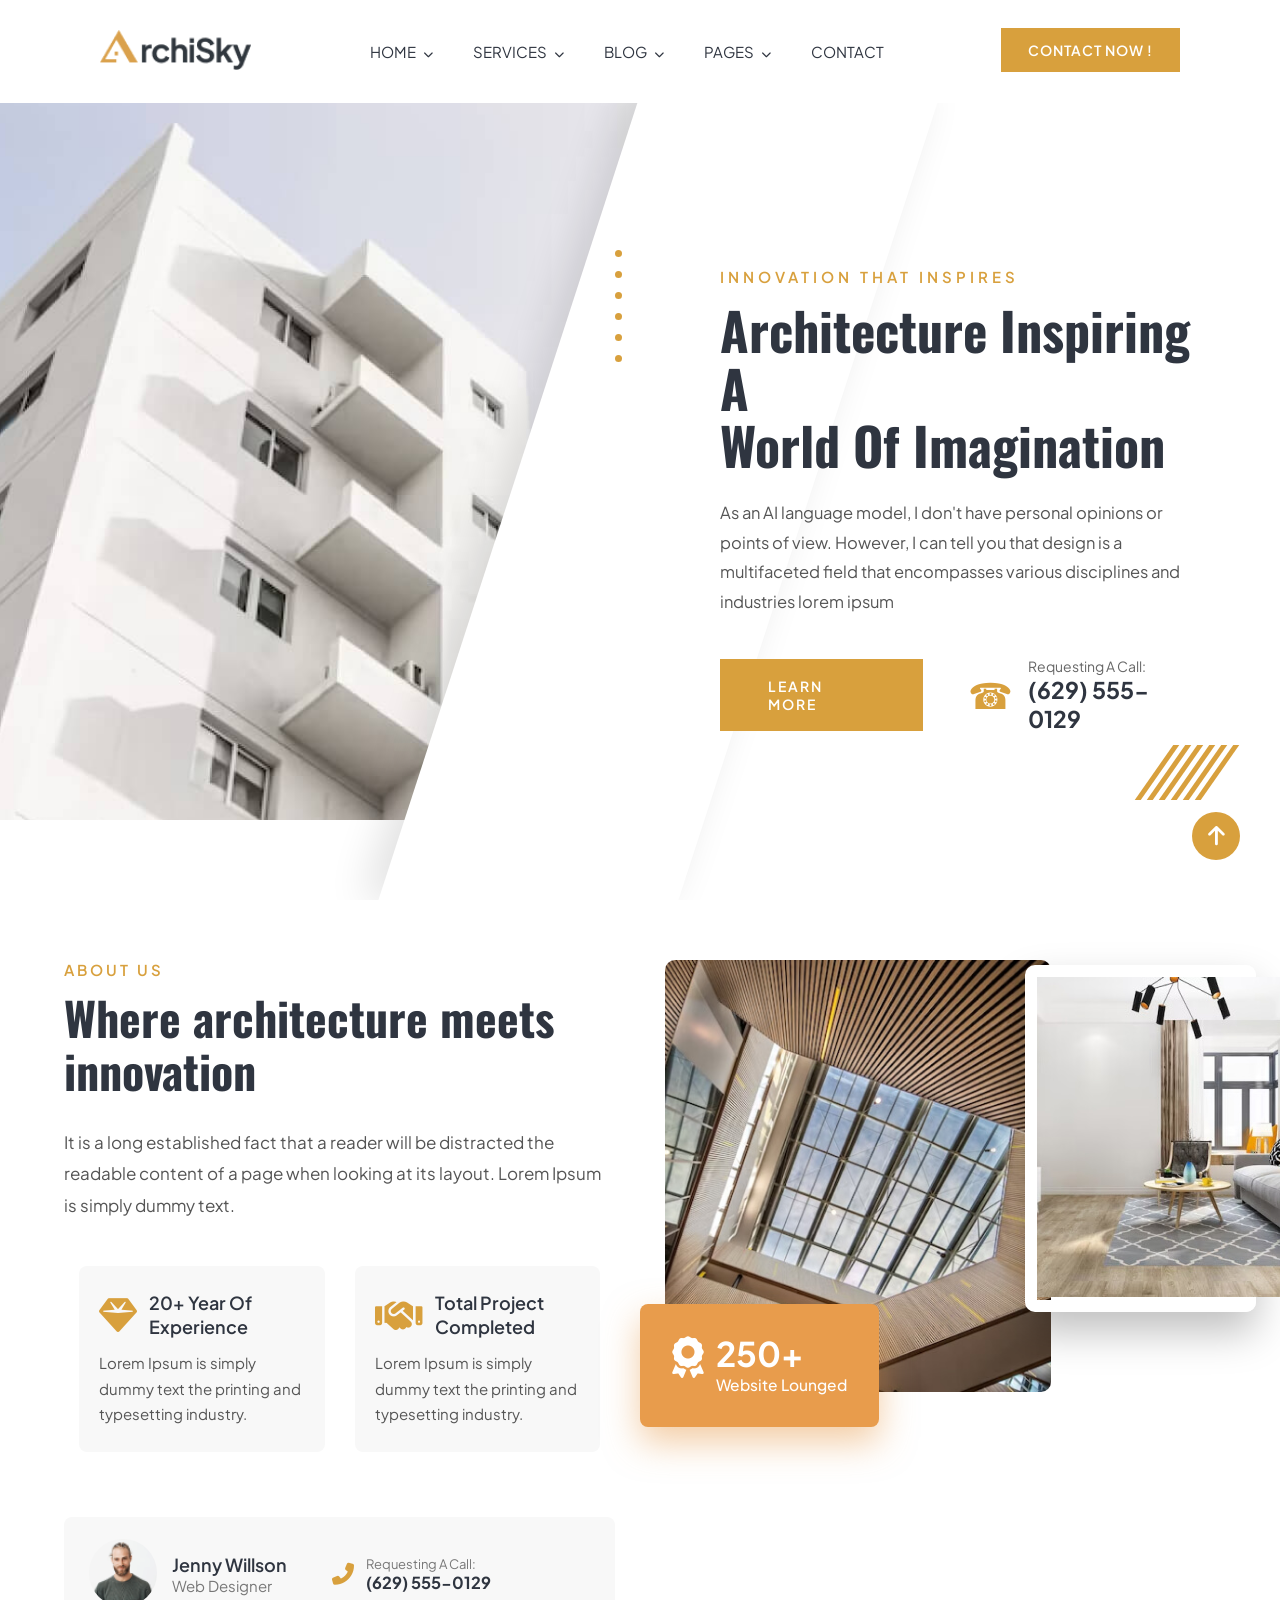
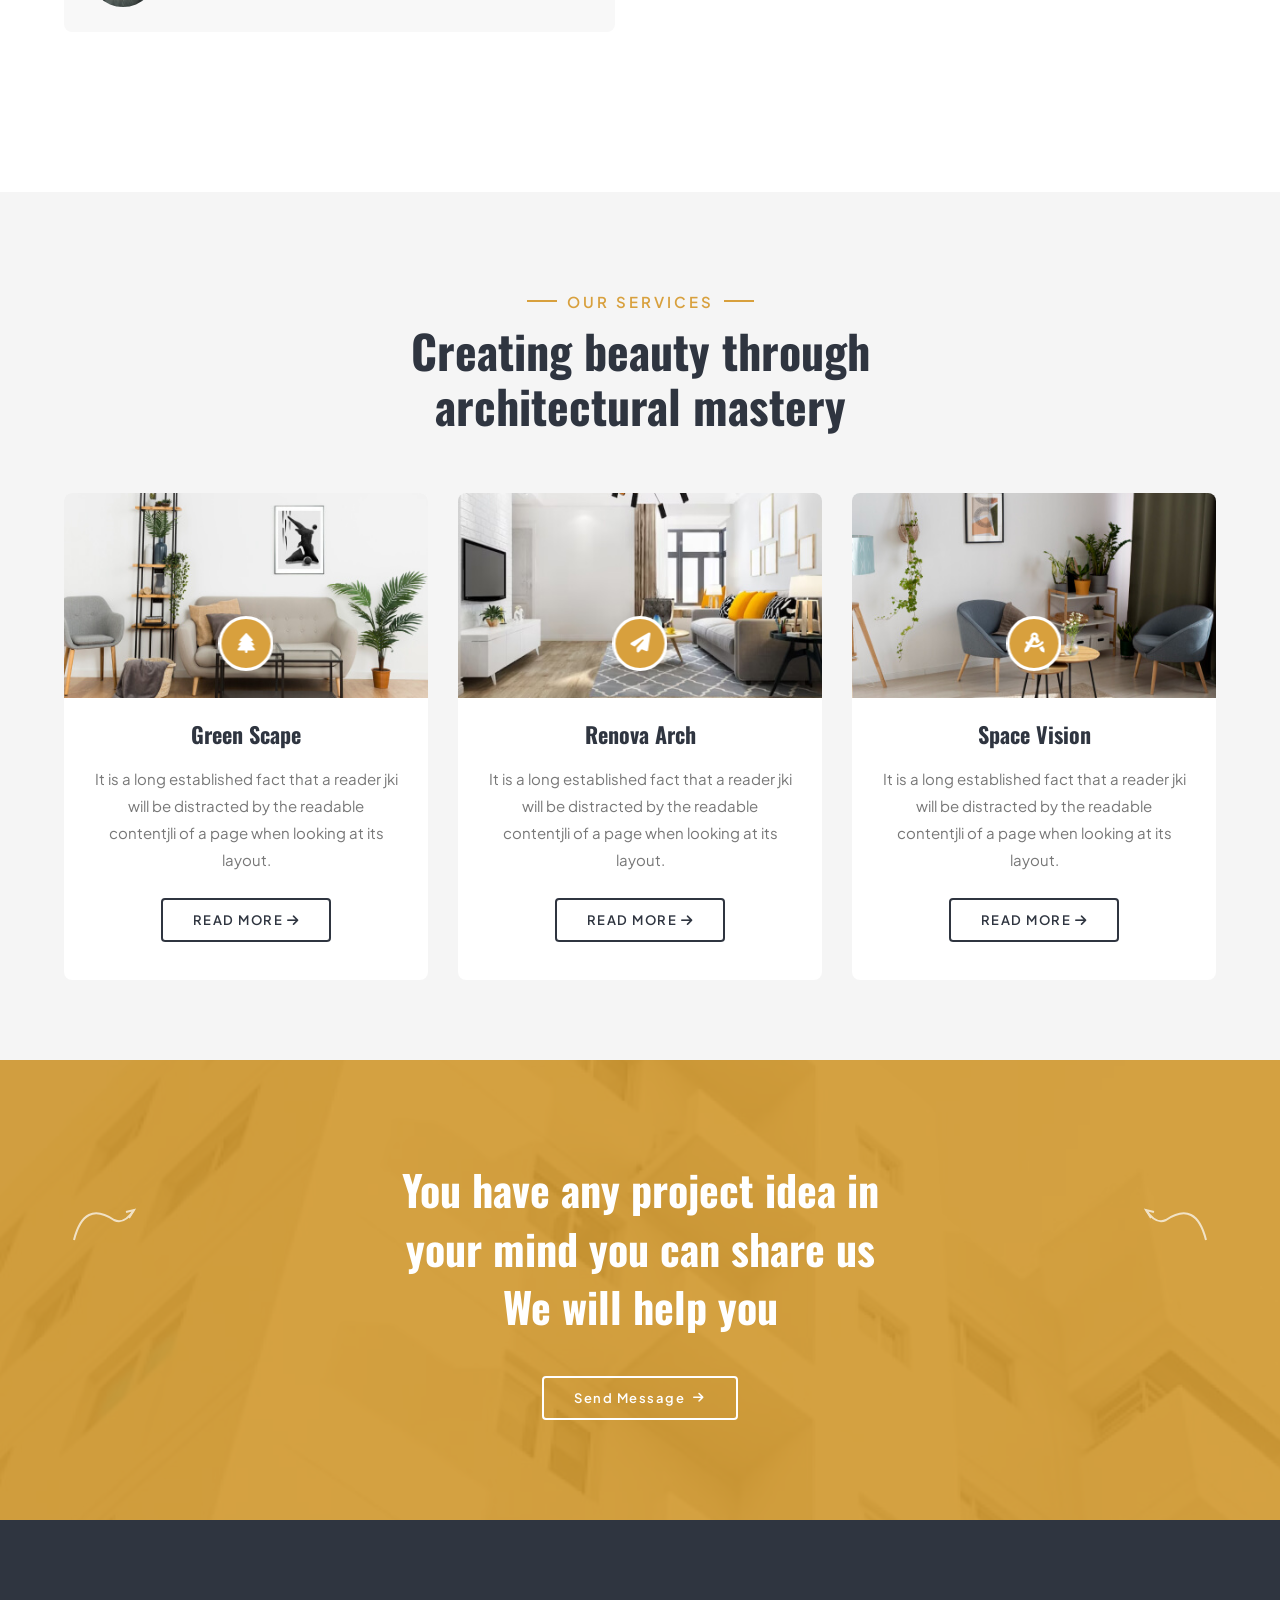
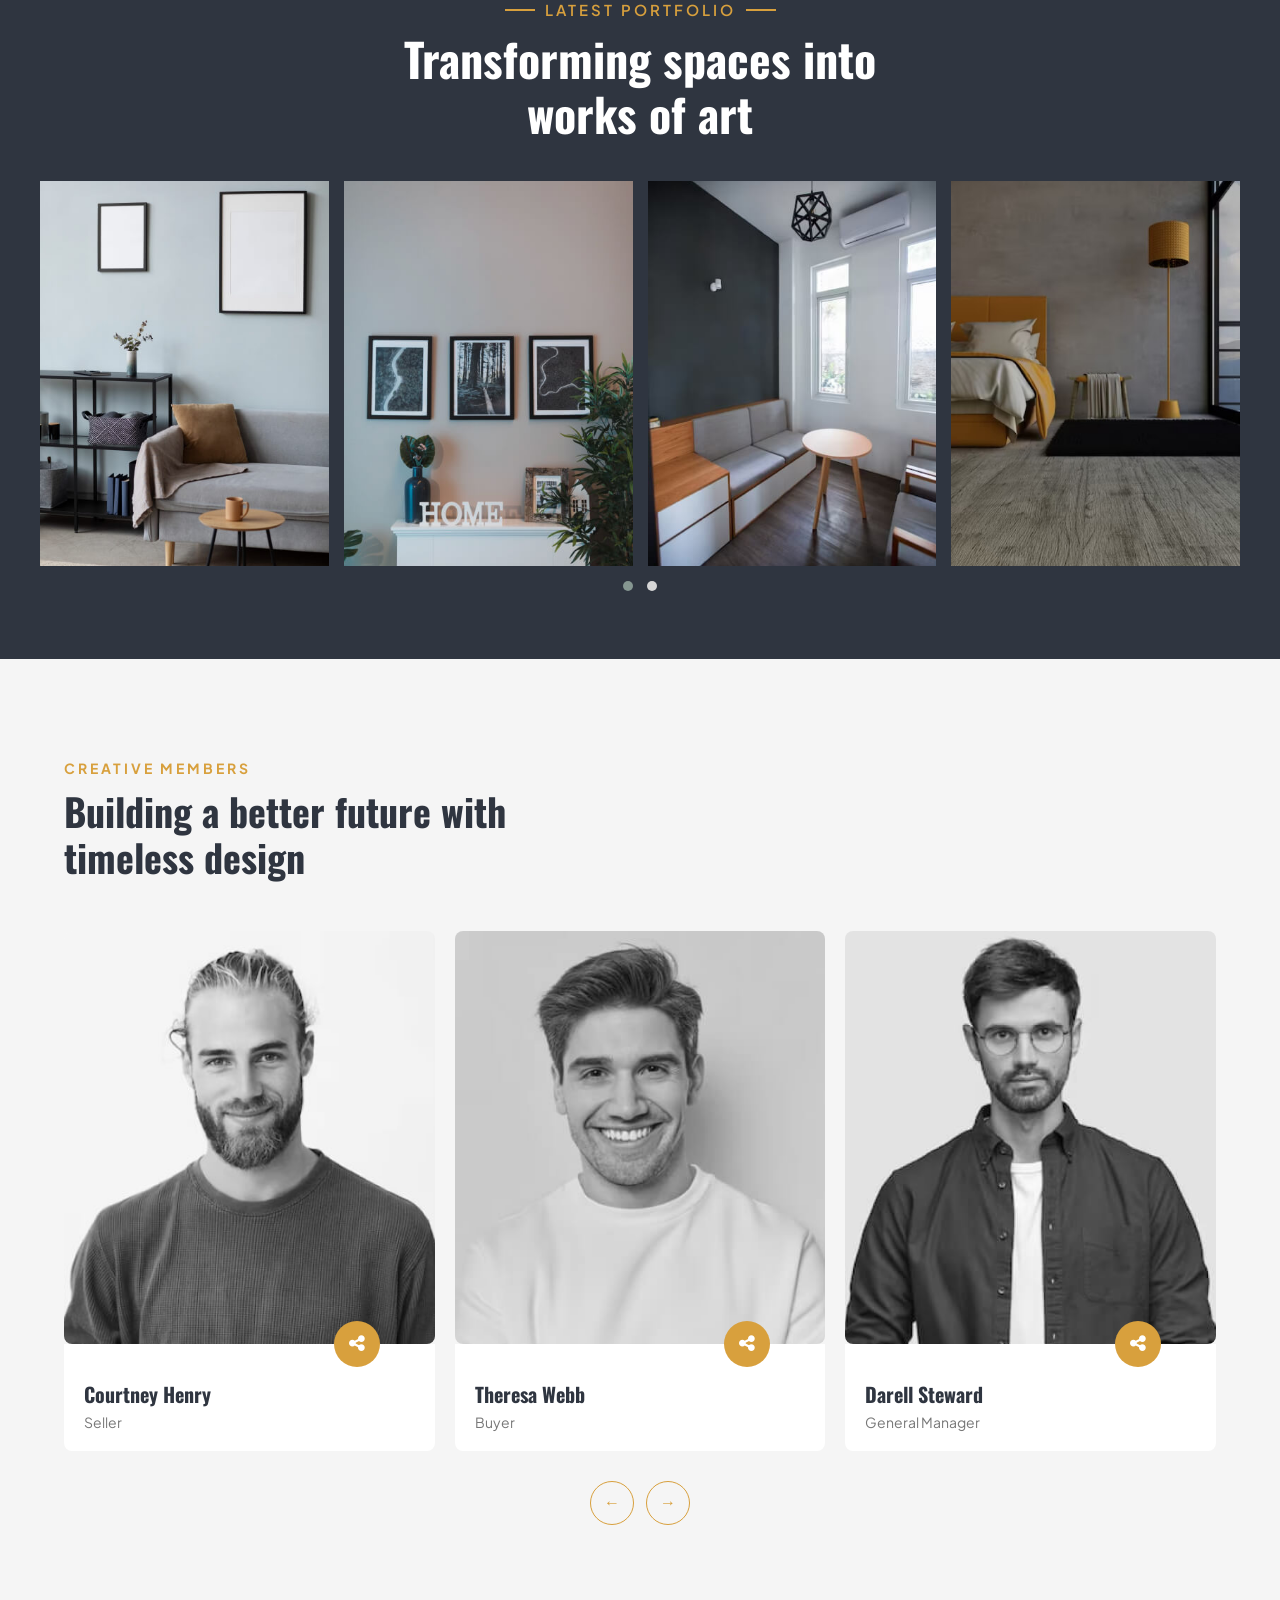
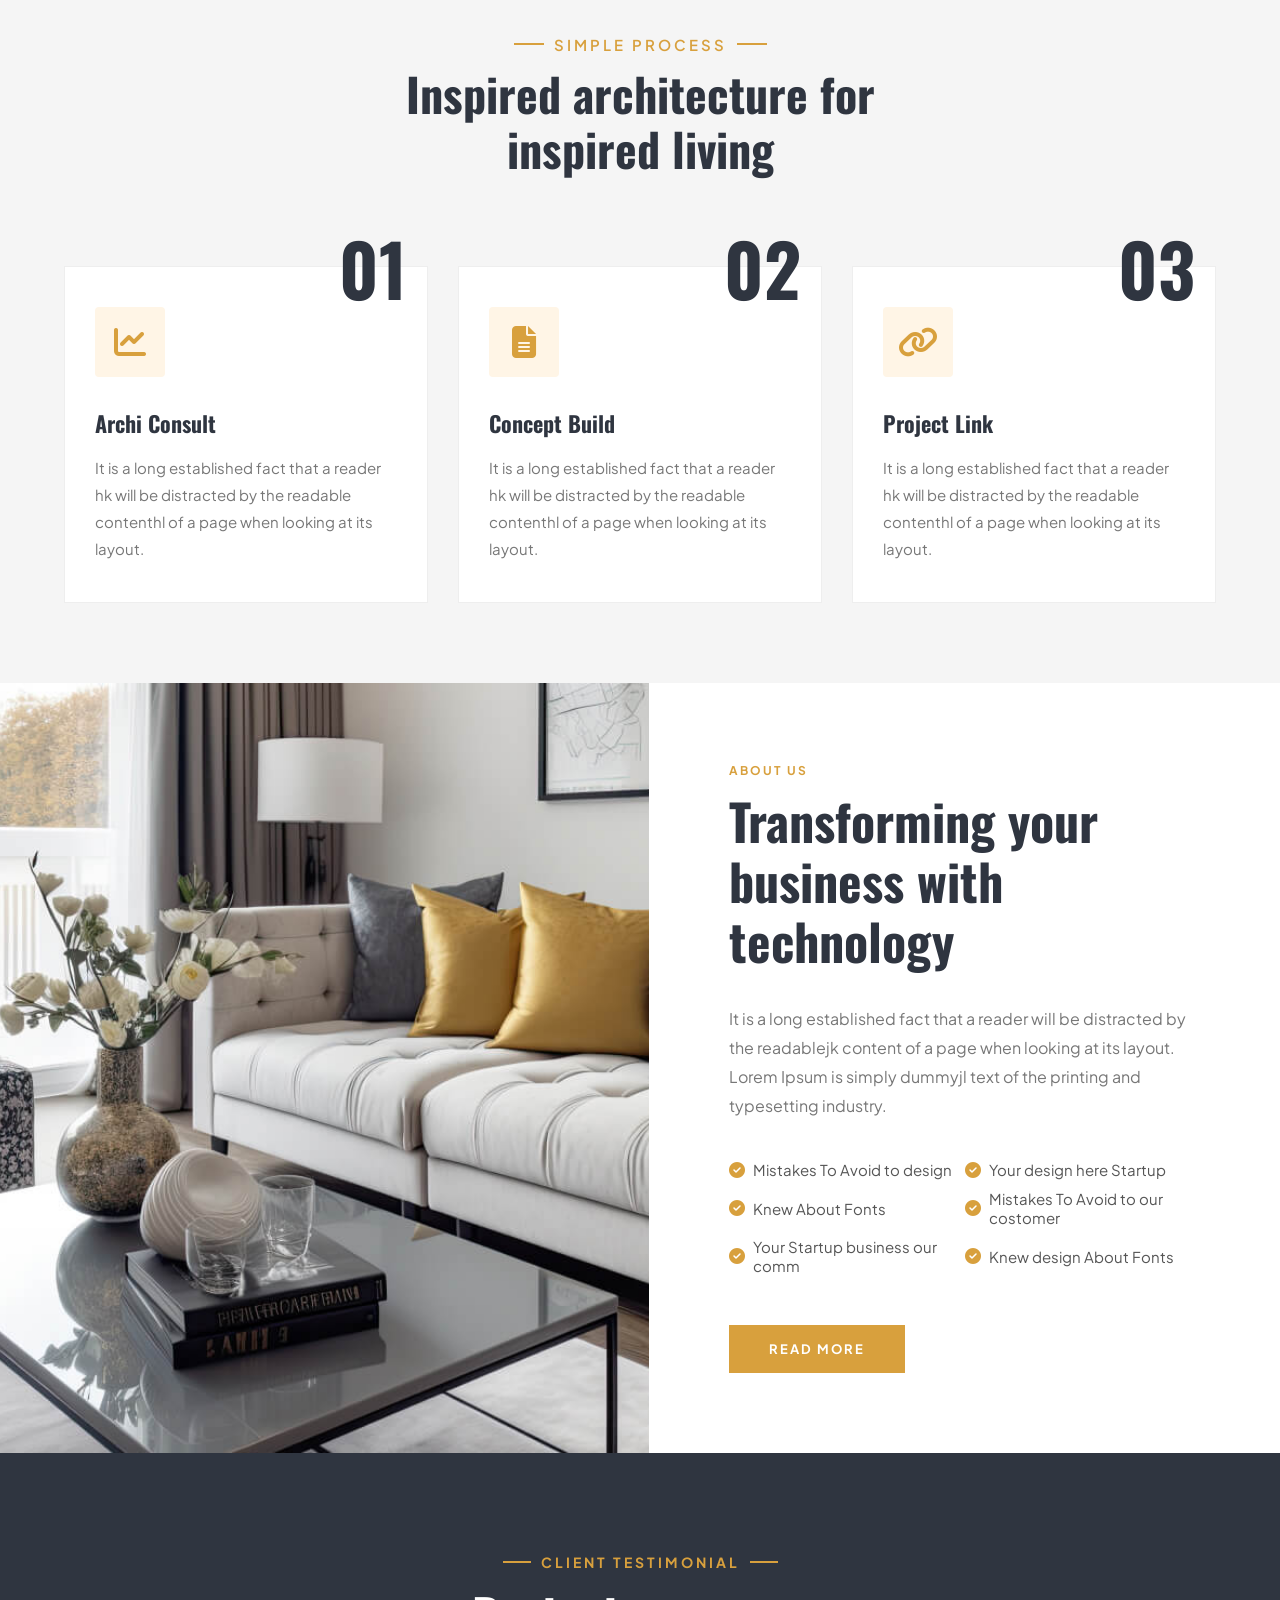
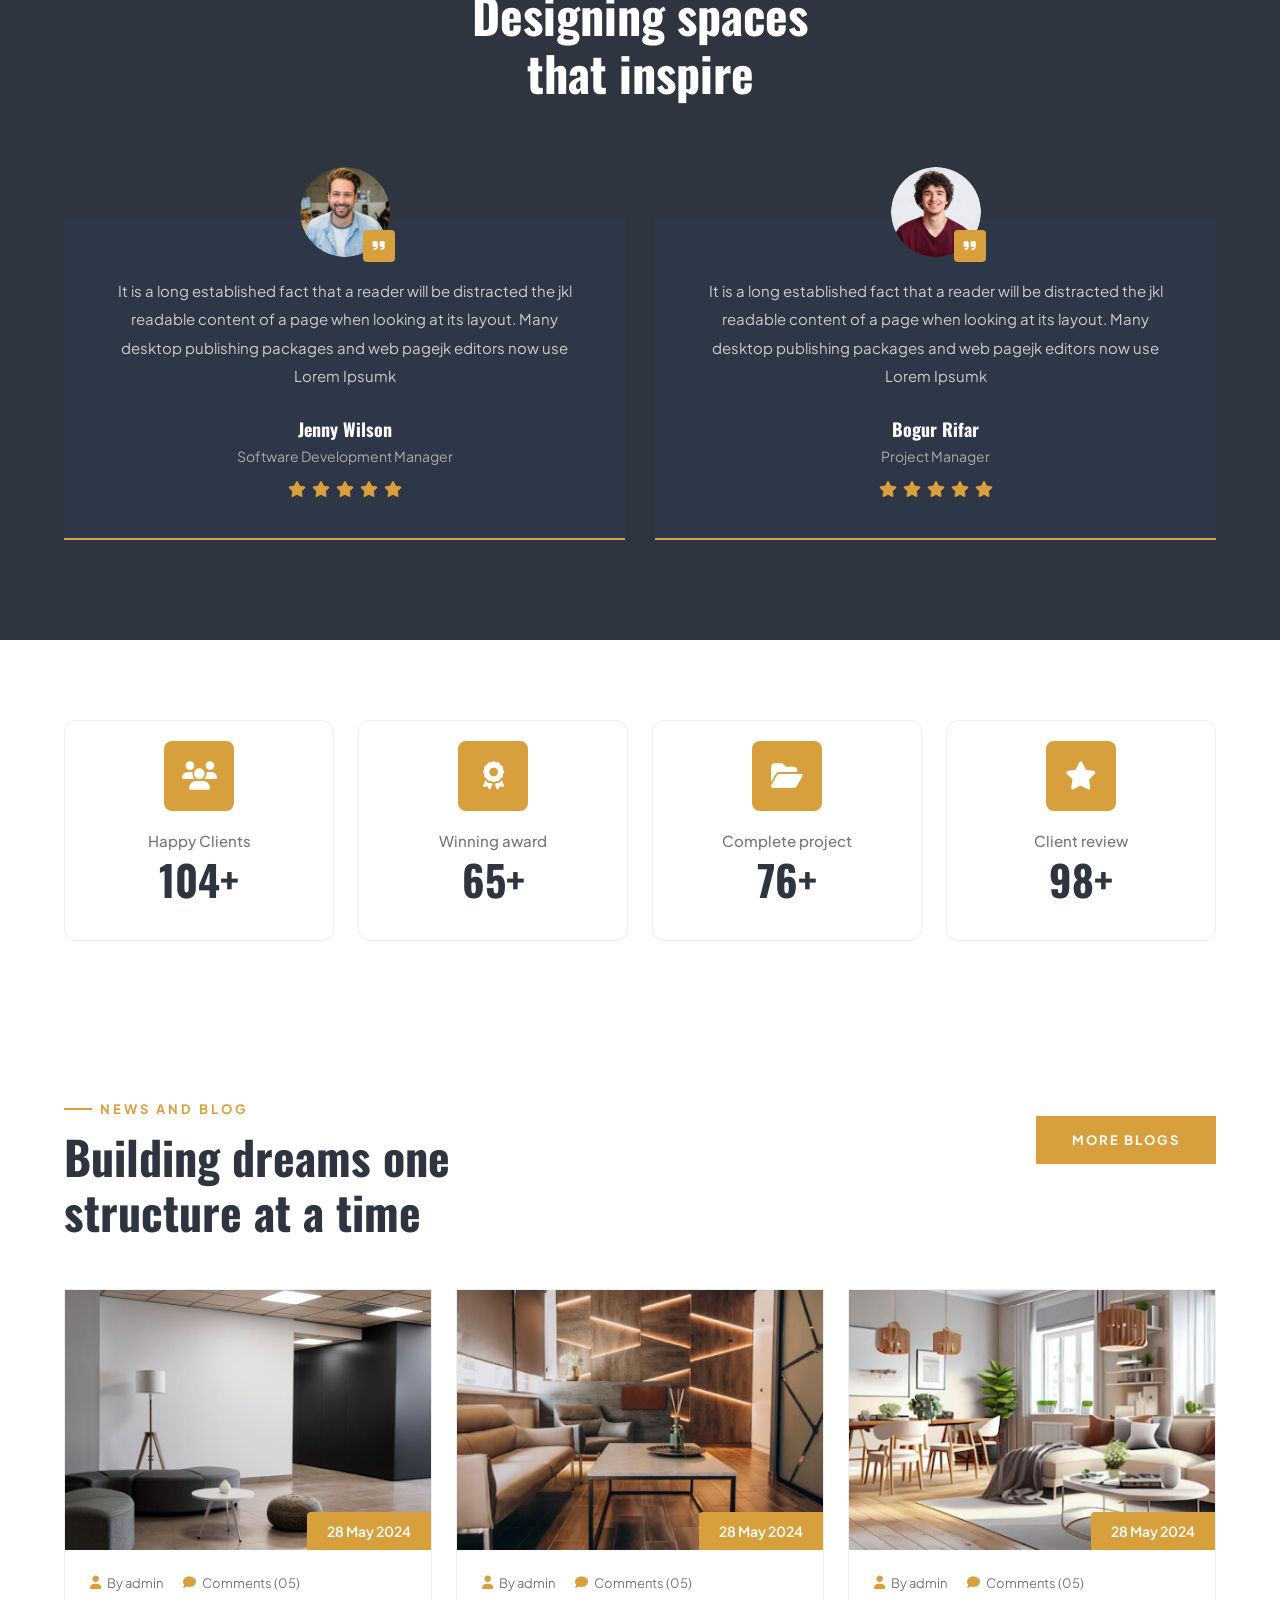
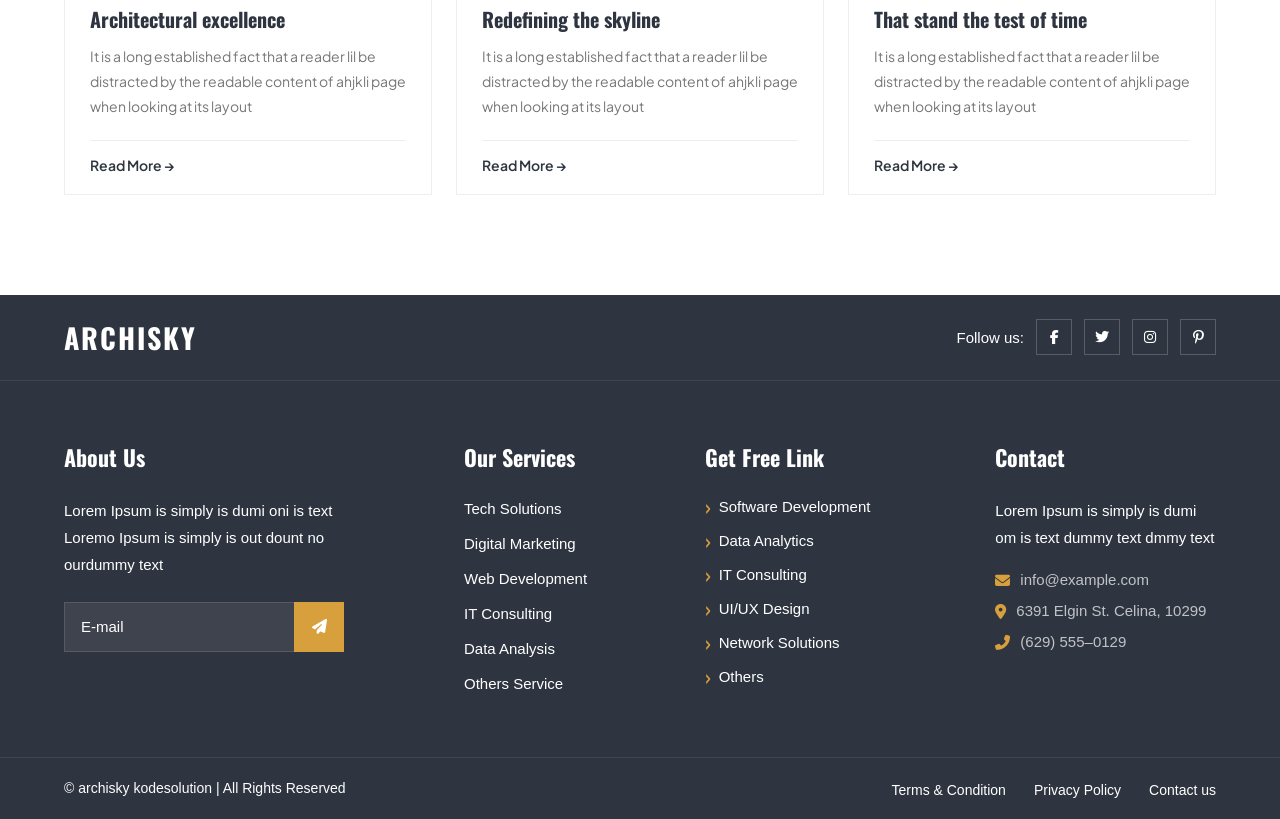
==== commit 8b92d6bf: "fix photos ratio, upd process + abtus + testimonial" ====
--- a/index.html
+++ b/index.html
@@ -559,7 +559,7 @@
     </section>
 
     <!-- MEMBER SECTION -->
-    <section class="member-section">
+    <section class="member-section" id="members">
         <div class="auto-container">
 
             <div class="member-header">
@@ -574,7 +574,7 @@
             </div>
 
             <div class="member-carousel-outer">
-                <div class="member-carousel owl-carousel owl-theme">
+                <div class="member-carousel owl-carousel owl-theme" id="members">
 
                     <!-- Block 1 -->
                     <div class="member-block">
@@ -588,8 +588,8 @@
                                     <a href="#"><i class="fab fa-pinterest-p"></i></a>
                                 </div>
                             </div>
-                            <a href="#" class="share-btn"><i class="fas fa-share-alt"></i></a>
                             <div class="info-box">
+                                <a href="#" class="share-btn"><i class="fas fa-share-alt"></i></a>
                                 <h4>Courtney Henry</h4>
                                 <span>Seller</span>
                             </div>
@@ -608,8 +608,9 @@
                                     <a href="#"><i class="fab fa-pinterest-p"></i></a>
                                 </div>
                             </div>
-                            <a href="#" class="share-btn"><i class="fas fa-share-alt"></i></a>
+                            
                             <div class="info-box">
+                                <a href="#" class="share-btn"><i class="fas fa-share-alt"></i></a>
                                 <h4>Theresa Webb</h4>
                                 <span>Buyer</span>
                             </div>
@@ -628,8 +629,8 @@
                                     <a href="#"><i class="fab fa-pinterest-p"></i></a>
                                 </div>
                             </div>
-                            <a href="#" class="share-btn"><i class="fas fa-share-alt"></i></a>
                             <div class="info-box">
+                                <a href="#" class="share-btn"><i class="fas fa-share-alt"></i></a>
                                 <h4>Darell Steward</h4>
                                 <span>General Manager</span>
                             </div>
@@ -648,10 +649,10 @@
                                     <a href="#"><i class="fab fa-pinterest-p"></i></a>
                                 </div>
                             </div>
-                            <a href="#" class="share-btn"><i class="fas fa-share-alt"></i></a>
                             <div class="info-box">
+                                <a href="#" class="share-btn"><i class="fas fa-share-alt"></i></a>
                                 <h4>Courtney Henry</h4>
-                                <span>Seller</span>
+                                <span>Seller</span> 
                             </div>
                         </div>
                     </div>
@@ -773,7 +774,7 @@
                 <h2>Designing spaces <br> that inspire</h2>
             </div>
 
-            <div class="row">
+            <div class="testimonial-carousel owl-carousel owl-theme" id="testimonial">
 
                 <div class="testimonial-block">
                     <div class="inner-box">
--- a/css/services.css
+++ b/css/services.css
@@ -74,7 +74,8 @@
 
 .services-block .image-box img {
   width: 100%;
-  height: 280px;
+  height: auto;
+  aspect-ratio: 16 / 9;
   object-fit: cover;
   display: block;
   transition: transform 0.4s ease;
@@ -242,8 +243,8 @@
 
 @media (max-width: 768px) {
     .services-block {
-        flex: 0 0 100%; /* mỗi card full width, xếp dọc theo cột */
-        width: 100%;
+        flex: 0 0 calc(50% - 15px);
+        width: calc(50% - 15px);
     }
 
     .sec-title.text-center h2 {
@@ -251,12 +252,11 @@
     }
 }
 
-@media (max-width: 576px) {
-    .services-section {
-        padding: 60px 0 40px 0; /* giảm padding trên dưới cho mobile có inch nhỏ */
-    }
-
-    .sec-title.text-center h2 {
-        font-size: 24px;
-    }
-}+
+@media (max-width: 680px) {
+    .services-block {
+        flex: 0 0 100%;   /* ← chỉ xuống 1 card khi màn hình thực sự nhỏ */
+        width: 100%;
+    }
+}
+
--- a/css/project.css
+++ b/css/project.css
@@ -73,7 +73,8 @@
 
 .project-block .image-box figure.image img {
   width: 100%;
-  height: 550px;
+  height: auto;
+  aspect-ratio: 3 / 4;
   object-fit: cover;
   display: block;
   transition: transform 0.4s ease;
@@ -145,18 +146,12 @@
 }
 
 @media (max-width: 768px) {
-  .project-block .image-box figure.image img {
-    height: 320px;
-  }
   .project-section .sec-title h2 {
     font-size: 28px;
   }
 }
 
 @media (max-width: 576px) {
-  .project-block .image-box figure.image img {
-    height: 250px;
-  }
   .project-section .sec-title h2 {
     font-size: 24px;
   }
--- a/css/member.css
+++ b/css/member.css
@@ -43,7 +43,7 @@
     margin-top: 30px;
 }
 
-@media (max-width: 768px) {
+@media (max-width: 1402px) {
     .member-arrows {
         display: none;   /* ẩn nút trên header */
     }
@@ -92,7 +92,7 @@
 
 .member-block .image-box img {
   width: 100%;
-  height: 380px;
+  height: auto;
   object-fit: cover;
   object-position: top;
   display: block;
@@ -108,7 +108,8 @@
 /* Share button */
 .member-block .share-btn {
   position: absolute;
-  top: calc(380px - 23px);  
+  top: -23px;  
+  margin-bottom: -23px;         /* ← đẩy xuống đáy info-box */
   right: 55px;
   width: 46px;
   height: 46px;
@@ -170,6 +171,7 @@
 }
 
 .member-block .info-box {
+  position: relative;
   background: var(--bs-white);
   border-radius: 0 0 8px 8px;
   padding: 35px 20px 20px;
--- a/css/process.css
+++ b/css/process.css
@@ -9,7 +9,7 @@
 }
 
 .process-section .sec-title h2 {
-  color: #2f3540;
+  color: var(--bs-dark);
 }
 
 .process-section .row {
@@ -23,7 +23,7 @@
 }
 
 .process-block .inner-box {
-  background: #ffffff;
+  background: var(--bs-white);
   border: 1px solid #eeeeee;
   padding: 40px 30px;
   position: relative;
@@ -41,13 +41,13 @@
   font-size: 72px;
   font-family: 'Oswald', sans-serif;
   font-weight: 700;
-  color: #2f3540;
+  color: var(--bs-dark);
   line-height: 1;
   transition: color 0.4s ease;
 }
 
 .process-block .inner-box:hover .num {
-  color: #d8a03d;
+  color: var(--primary-color);
 }
 
 /* Icon */
@@ -65,26 +65,26 @@
 
 .process-block .icon-box i {
   font-size: 32px;
-  color: #d8a03d;
+  color: var(--primary-color);
   transition: color 0.4s ease;
 }
 
 .process-block .inner-box:hover .icon-box i {
-  color: #2f3540;
+  color: var(--bs-dark);
 }
 
 /* Title */
 .process-block h4 {
   font-size: 22px;
   font-weight: 700;
-  color: #2f3540;
+  color: var(--bs-dark);
   font-family: 'Oswald', sans-serif;
   margin-bottom: 15px;
   transition: color 0.4s ease;
 }
 
 .process-block .inner-box:hover h4 {
-  color: #2f3540;
+  color: var(--bs-dark);
 }
 
 /* Text */
@@ -98,4 +98,22 @@
 
 .process-block .inner-box:hover p {
   color: #777;
+}
+
+@media (max-width: 768px) {
+    .process-section .row {
+        flex-wrap: wrap;
+    }
+
+    .process-block {
+        flex: 0 0 calc(50% - 15px);   
+        width: calc(50% - 15px);
+    }
+}
+
+@media (max-width: 575px) {
+    .process-block {
+        flex: 0 0 100%;              
+        width: 100%;
+    }
 }
--- a/css/aboutus.css
+++ b/css/aboutus.css
@@ -111,5 +111,36 @@
 }
 
 .about-section-two .theme-btn.btn-style-one:hover {
-    background: #2f3540;
+    background: var(--bs-dark);
+}
+
+@media (max-width: 991px) {
+    .about-section-two .image-column {
+        display: none;      /* ← ẩn ảnh */
+    }
+
+    .about-section-two .row.g-0 {
+        min-height: unset;
+    }
+
+    .about-section-two .content-column .inner-column {
+        padding: 60px 40px;
+        max-width: 100%;
+    }
+}
+
+@media (max-width: 768px) {
+    .about-section-two .list-style-two.two-column li {
+        width: 100%;    /* ← từ 50% thành 100%, gộp thành 1 cột */
+    }
+}
+
+@media (max-width: 576px) {
+    .about-section-two .content-column .inner-column {
+        padding: 40px 20px;
+    }
+
+    .about-section-two h2 {
+        font-size: 32px;
+    }
 }
--- a/css/testimonial.css
+++ b/css/testimonial.css
@@ -1,6 +1,6 @@
 /* TESTIMONIAL SECTION */
 .testimonial-section {
-    background: #2f3540;
+    background: var(--bs-dark);
     padding: 100px 0;
     position: relative;
 }
@@ -10,9 +10,9 @@
 }
 
 .testimonial-section .sec-title .sub-title {
-    color: #d8a03d;
+    color: var(--primary-color);
     letter-spacing: 3px;
-    font-size: 13px;
+    font-size: var(--font-size);
     font-weight: 700;
     display: flex;
     align-items: center;
@@ -26,41 +26,44 @@
     content: '';
     width: 28px;
     height: 2px;
-    background: #d8a03d;
+    background: var(--primary-color);
     display: block;
 }
 
 .testimonial-section .sec-title h2 {
-    color: #ffffff;
+    color: var(--bs-white);
     font-size: 48px;
-    font-family: 'Oswald', sans-serif;
+    font-family: var(--font-heading);
     font-weight: 700;
     line-height: 1.2;
 }
 
-/* ROW */
-.testimonial-section .row {
-    gap: 30px;
+/* CAROUSEL */
+.testimonial-carousel {
+    overflow: hidden;
+}
+
+.testimonial-carousel .owl-stage-outer {
+    overflow: visible !important;
+    padding-top: 55px;
 }
 
 /* BLOCK */
-.testimonial-block {
-    flex: 1;
-}
-
 .testimonial-block .inner-box {
-    background: #3a4150;
-    padding: 50px 40px 40px;
+    background: #2d3748;
+    padding: 60px 40px 40px;
     text-align: center;
-    border-bottom: 2px solid #d8a03d;
+    border-bottom: 2px solid var(--primary-color);
     position: relative;
 }
 
 /* AVATAR */
 .testimonial-block .author-image {
-    position: relative;
+    position: absolute;
+    top: -50px;
+    left: 50%;
+    transform: translateX(-50%);
     display: inline-block;
-    margin-bottom: 30px;
 }
 
 .testimonial-block .author-image img {
@@ -82,7 +85,7 @@
     right: -5px;
     width: 32px;
     height: 32px;
-    background: #d8a03d;
+    background: var(--primary-color);
     border-radius: 4px;
     display: flex;
     align-items: center;
@@ -90,7 +93,7 @@
 }
 
 .testimonial-block .quote-icon i {
-    color: #ffffff;
+    color: var(--bs-white);
     font-size: 14px;
 }
 
@@ -108,7 +111,7 @@
 }
 
 .testimonial-block .author-info h4 {
-    color: #ffffff;
+    color: var(--bs-white);
     font-size: 18px;
     font-family: 'Oswald', sans-serif;
     font-weight: 700;
@@ -122,7 +125,14 @@
 
 /* RATING */
 .testimonial-block .rating i {
-    color: #d8a03d;
+    color: var(--primary-color);
     font-size: 16px;
     margin: 0 2px;
+}
+
+/* Responsive */
+@media (max-width: 576px) {
+    .testimonial-section .sec-title h2 {
+        font-size: 32px;
+    }
 }
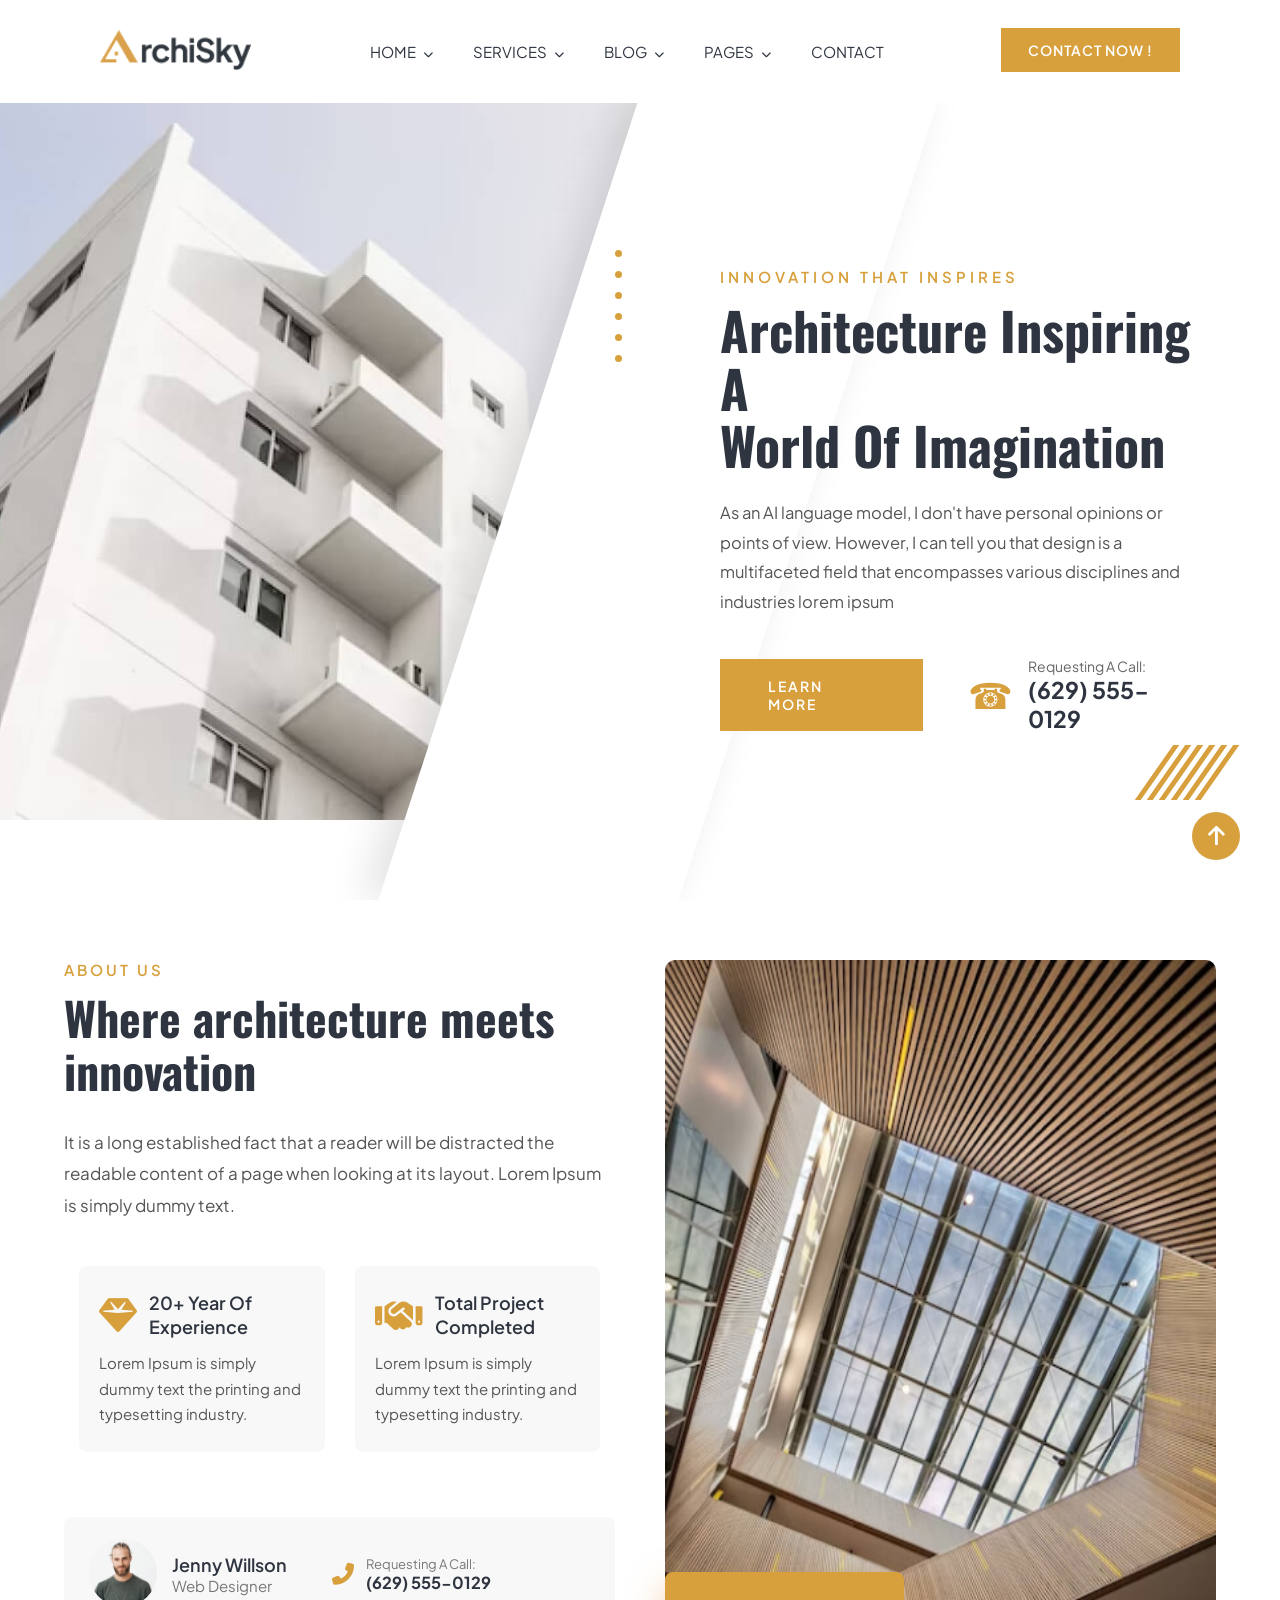
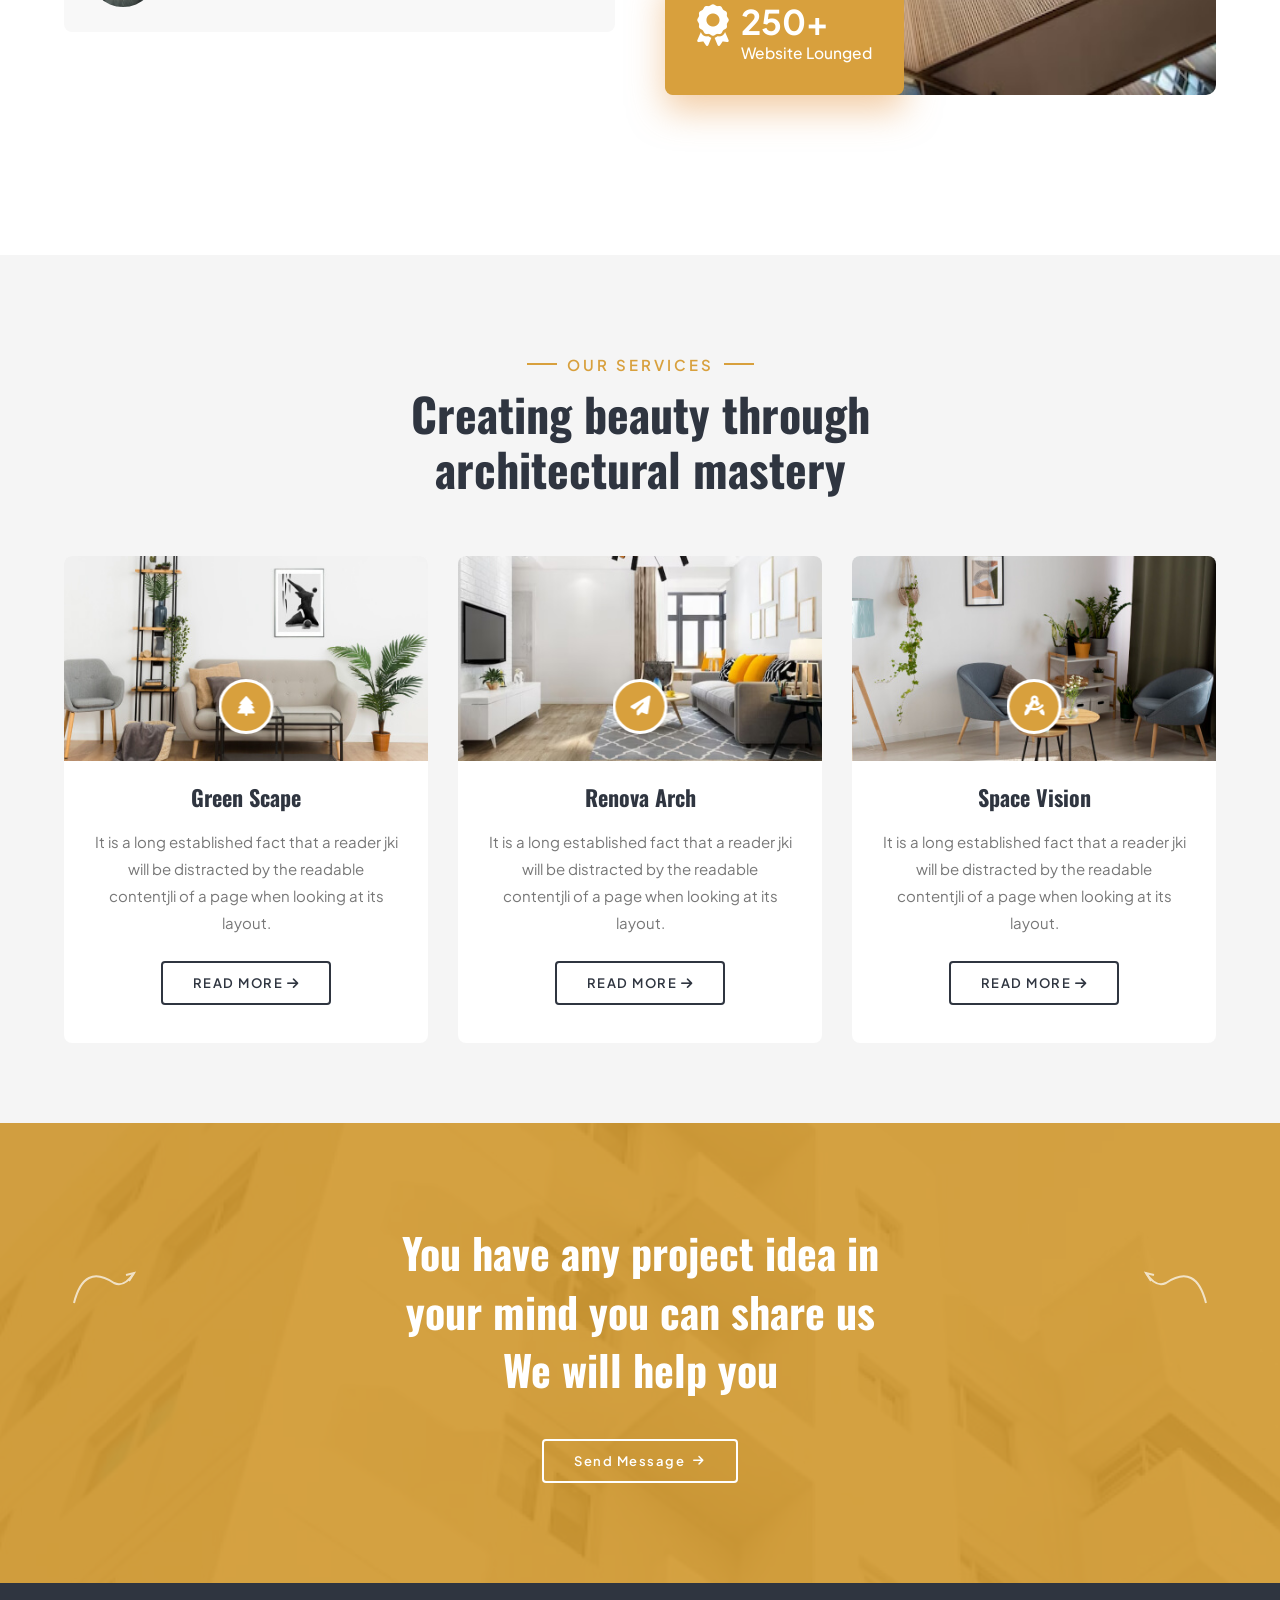
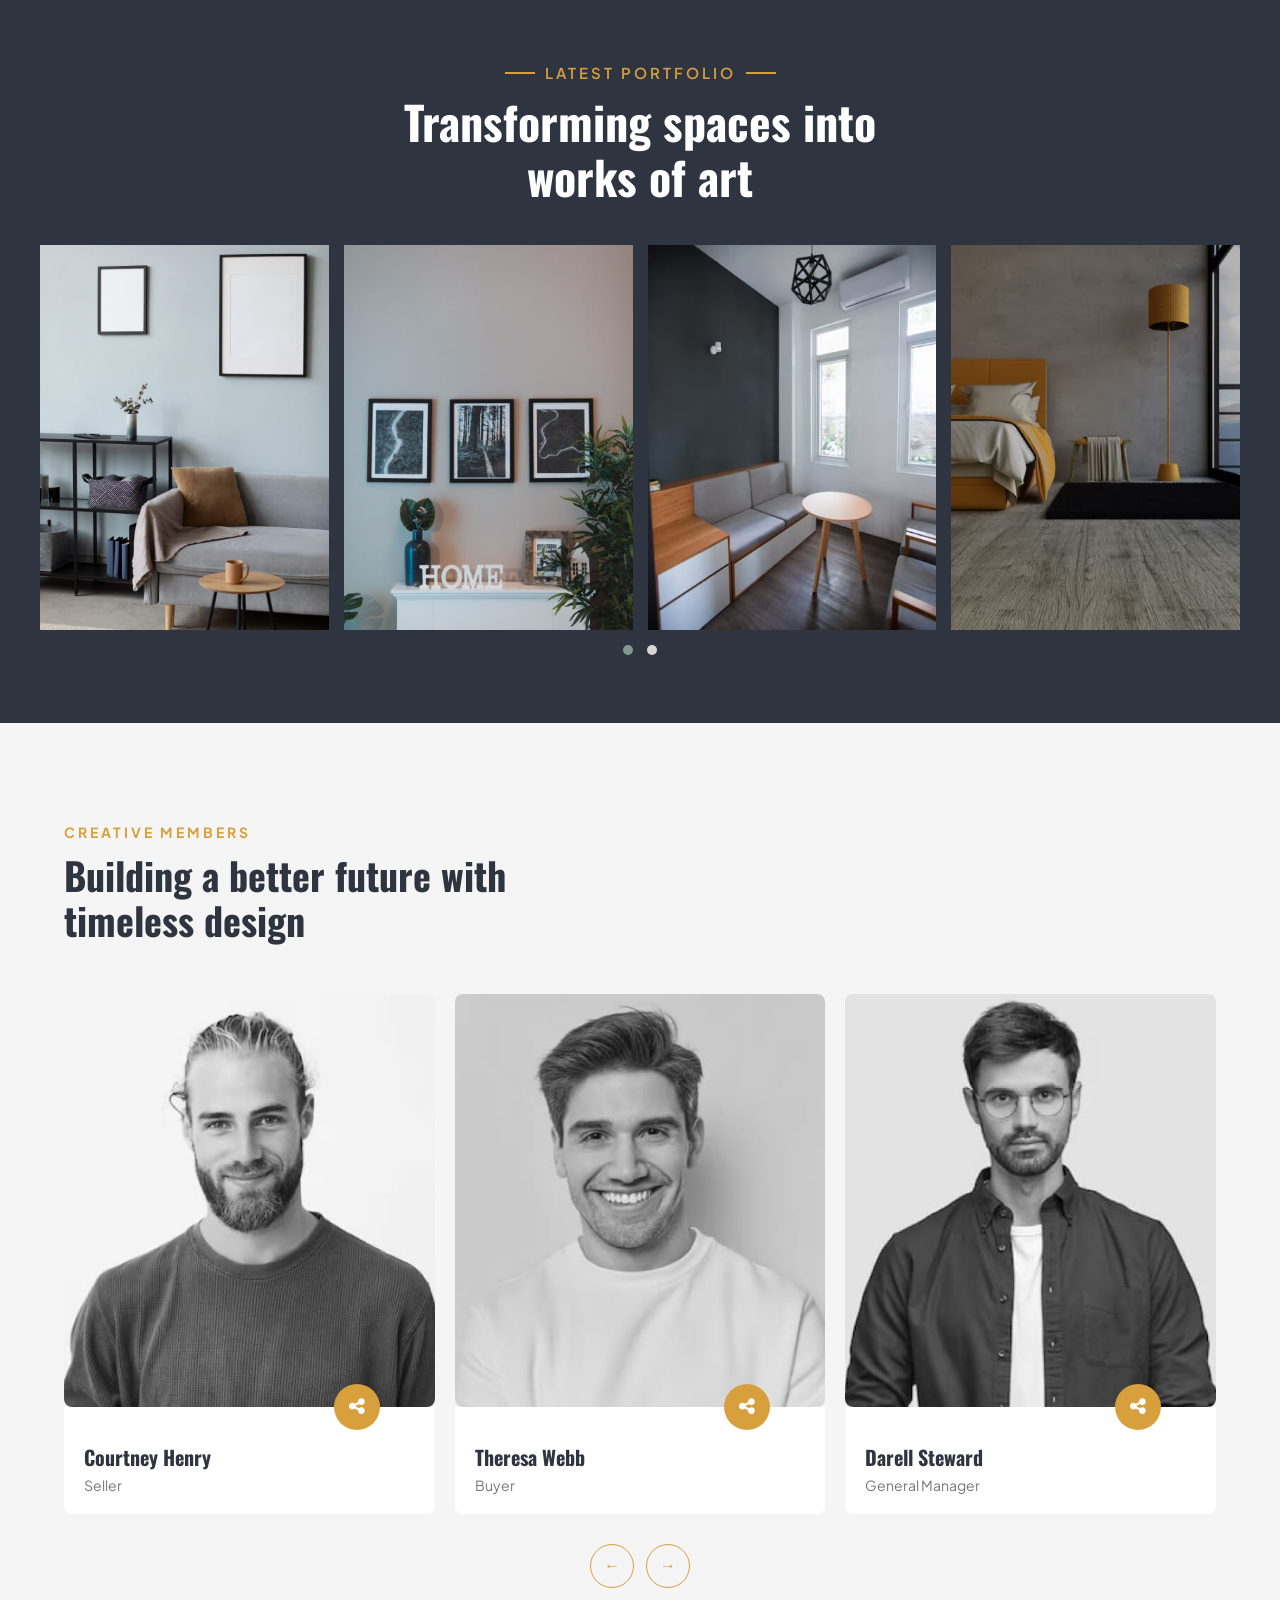
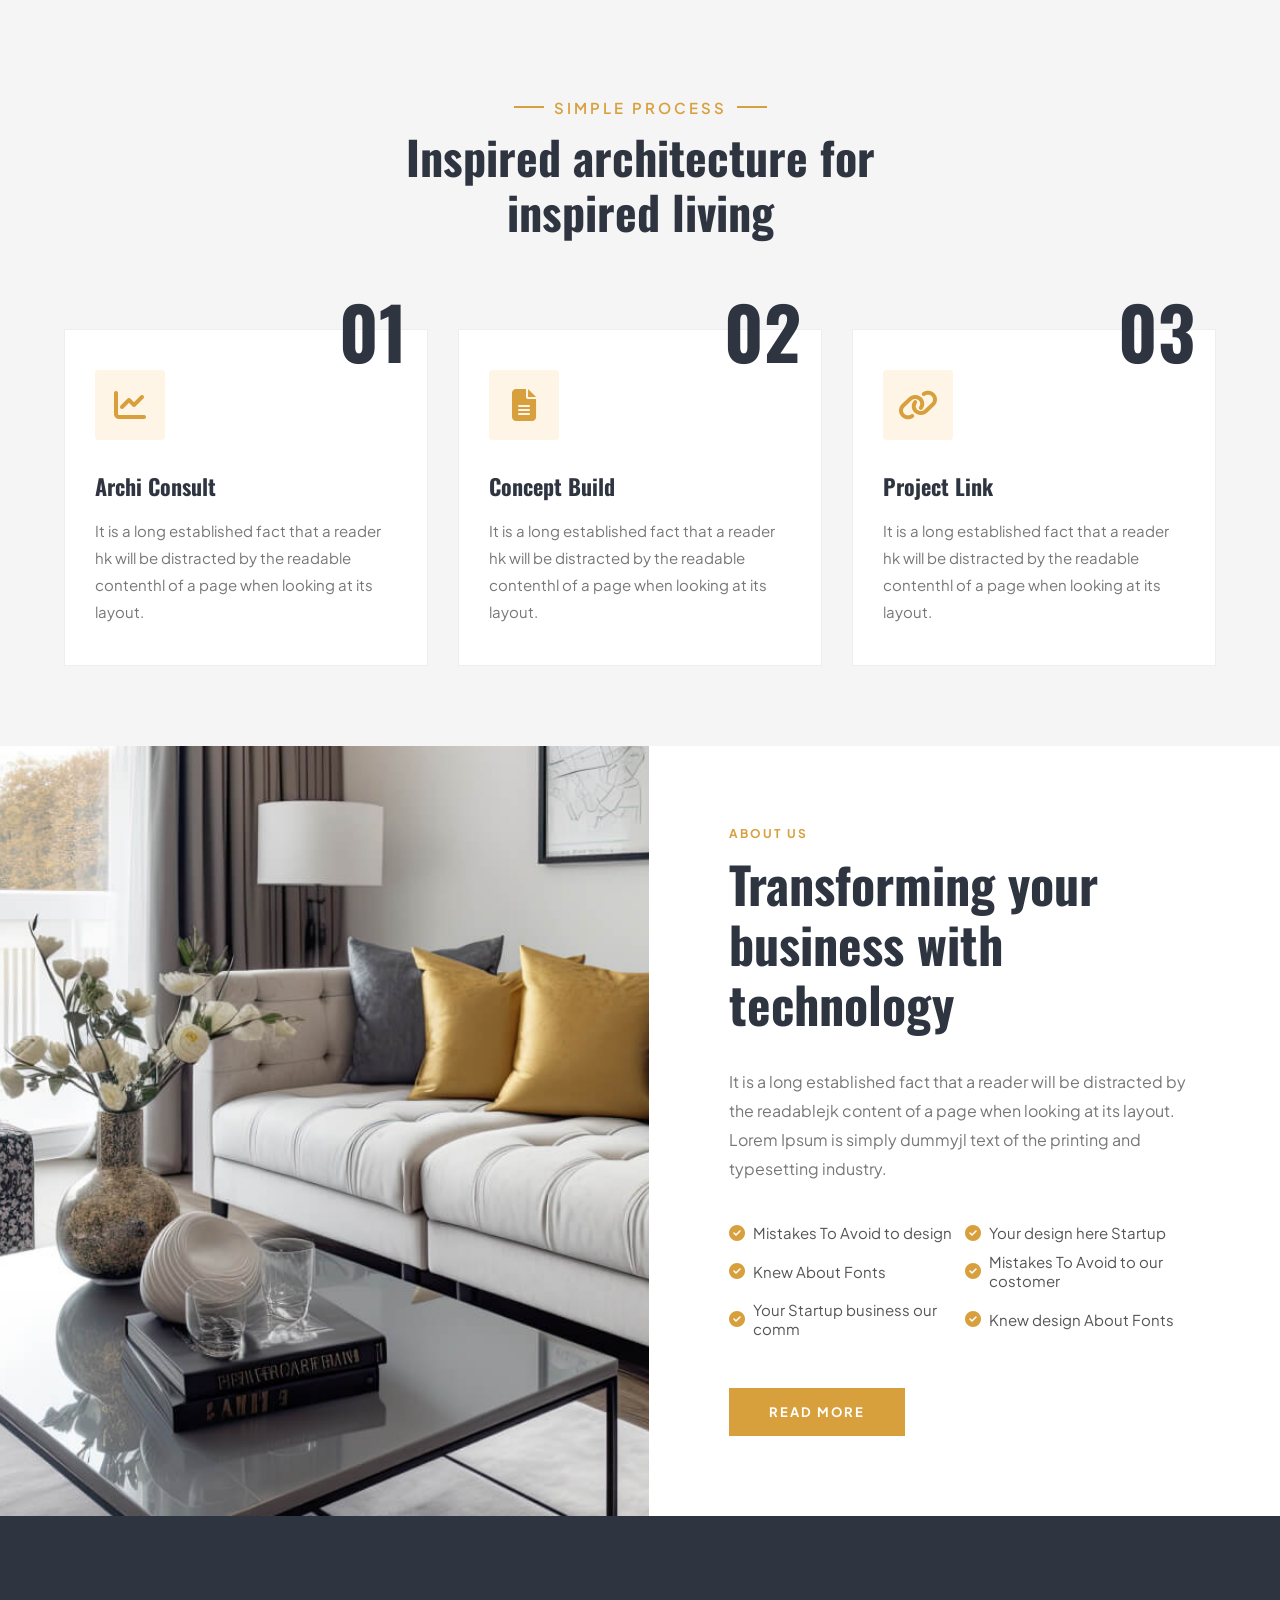
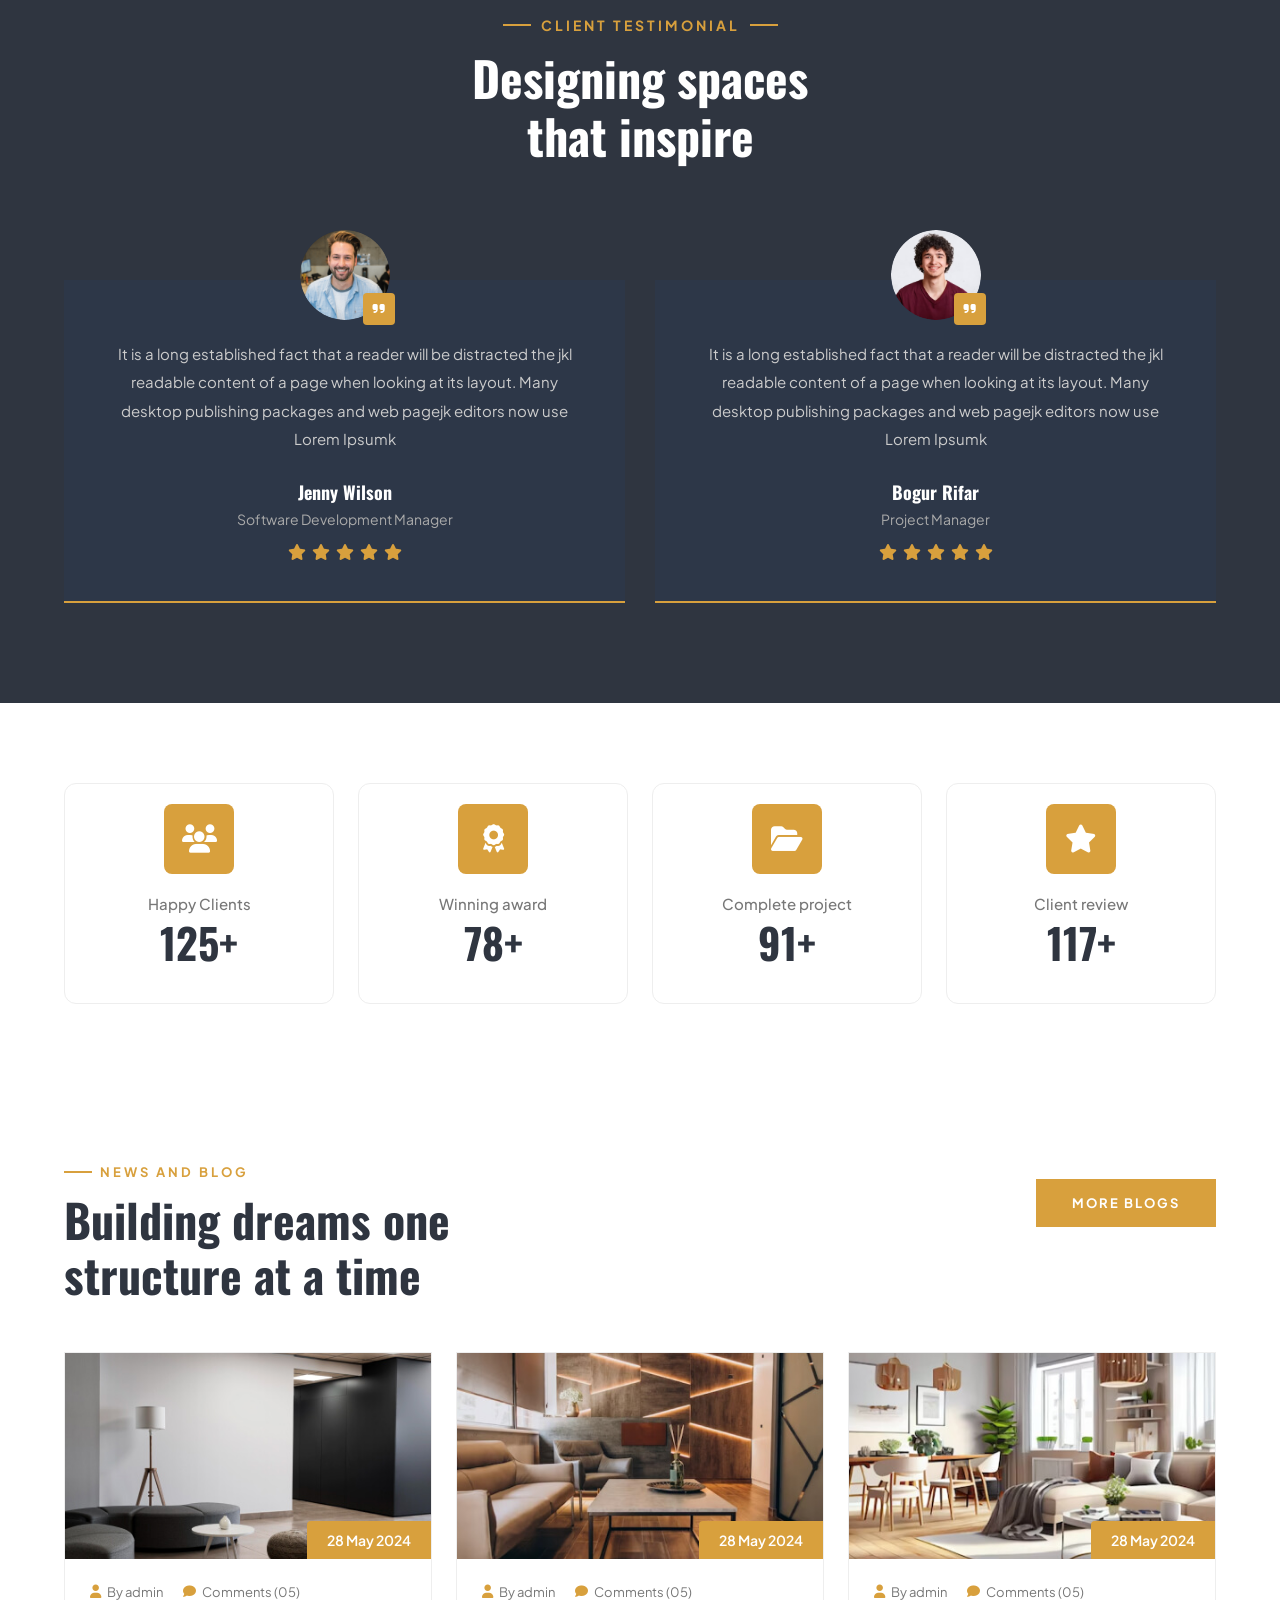
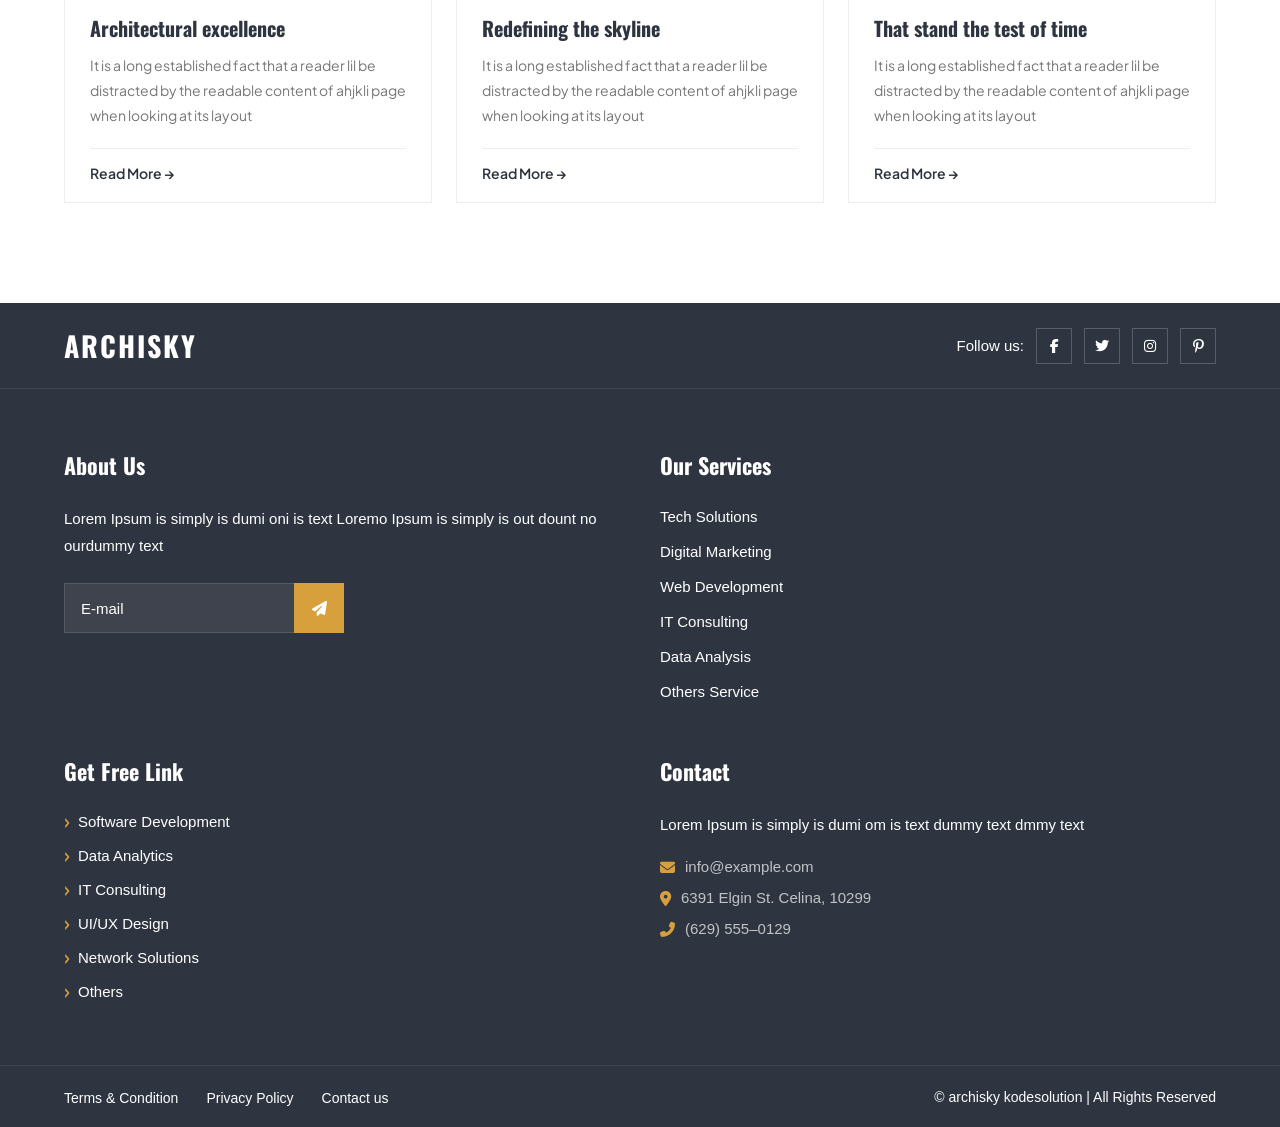
==== commit 94ec4fbb: "upd blog, footer, banner, abt" ====
--- a/index.html
+++ b/index.html
@@ -460,7 +460,7 @@
     </section>
 
     <!-- CALL TO ACTION -->
-    <section class="call-to-action">
+    <section class="call-to-action" id="cta">
         <div class="bg-image" style="background-image: url('images/banner-1.jpg');"></div>
         <div class="auto-container">
             <div class="outer-box">
@@ -559,7 +559,7 @@
     </section>
 
     <!-- MEMBER SECTION -->
-    <section class="member-section" id="members">
+    <section class="member-section" id="memberCarousel">
         <div class="auto-container">
 
             <div class="member-header">
@@ -669,7 +669,7 @@
         </div>
     </section>
     <!-- PROCESS SECTION -->
-    <section class="process-section">
+    <section class="process-section" id="process">
         <div class="auto-container">
 
             <div class="sec-title text-center">
@@ -721,7 +721,7 @@
 
 
     <!-- ABOUT SECTION -->
-    <section class="about-section-two">
+    <section class="about-section-two" id="about">
         <div class="row g-0">
             <!-- Image Column -->
             <div class="image-column col-lg-6 col-md-12">
@@ -766,7 +766,7 @@
     </section>
 
     <!-- TESTIMONIAL SECTION -->
-    <section class="testimonial-section">
+    <section class="testimonial-section" id="testimonial">
         <div class="auto-container">
 
             <div class="sec-title text-center">
@@ -774,7 +774,7 @@
                 <h2>Designing spaces <br> that inspire</h2>
             </div>
 
-            <div class="testimonial-carousel owl-carousel owl-theme" id="testimonial">
+            <div class="testimonial-carousel owl-carousel owl-theme">
 
                 <div class="testimonial-block">
                     <div class="inner-box">
@@ -831,7 +831,7 @@
     </section>
 
     <!-- FUN FACT SECTION -->
-    <section class="fun-fact-section">
+    <section class="fun-fact-section" id="funfact">
         <div class="auto-container">
             <div class="fact-counter">
                 <div class="row">
@@ -907,7 +907,7 @@
 
 
     <!-- BLOG SECTION -->
-    <section class="blog-section">
+    <section class="blog-section" id="blog">
         <div class="auto-container">
 
             <div class="blog-header">
@@ -990,7 +990,7 @@
     </section>
 
     <!-- FOOTER -->
-    <footer class="main-footer">
+    <footer class="main-footer" id="footer">
 
         <!-- Top bar: logo + social -->
         <div class="footer-top">
@@ -1080,12 +1080,12 @@
         <div class="footer-bottom">
             <div class="auto-container">
                 <div class="footer-bottom-inner">
-                    <p>© archisky kodesolution | All Rights Reserved</p>
                     <ul class="footer-bottom-links">
                         <li><a href="#">Terms & Condition</a></li>
                         <li><a href="#">Privacy Policy</a></li>
                         <li><a href="#">Contact us</a></li>
                     </ul>
+                    <p>© archisky kodesolution | All Rights Reserved</p>
                 </div>
             </div>
         </div>
--- a/css/banner.css
+++ b/css/banner.css
@@ -164,4 +164,55 @@
   height: 55px;
   background: var(--primary-color);
   transform: skewX(-35deg);
+}
+
+@media (max-width: 992px) {
+    .banner {
+        height: auto;
+        flex-direction: column;
+    }
+
+    .banner-left {
+        display: none;          
+    }
+
+    .banner-right {
+        width: 100%;
+        min-height: 100vh;
+        padding: 120px 40px 80px;
+        text-align: center;
+        align-items: center;   
+    }
+
+    .banner-right::before {
+        display: none;          /* ← ẩn đường chéo */
+    }
+
+    .dots {
+        display: none;          
+    }
+
+    .banner-right p {
+        max-width: 100%;
+    }
+
+    .banner-action {
+        flex-direction: column;
+        align-items: center;
+        gap: 25px;
+    }
+
+    .line-decoration {
+        display: none;
+    }
+}
+
+@media (max-width: 576px) {
+    .banner-right {
+        padding: 100px 20px 60px;
+    }
+
+    .banner-right h1 {
+        font-size: 36px;
+    }
 }
--- a/css/about.css
+++ b/css/about.css
@@ -1,6 +1,6 @@
 /* ABOUT US SECTION */
 .about-section {
-  background: #ffffff;
+  background: var(--bs-white);
   padding: 140px 0 160px 0;
   position: relative;
   margin-top: -80px;
@@ -18,6 +18,7 @@
   gap: 50px;
   align-items: flex-start;
   min-width: 0;
+  flex-wrap: wrap;
 }
 
 /* Row lồng bên trong chứa 2 info-box */
@@ -29,17 +30,20 @@
 
 .about-section .content-column {
   flex: 1;
+  min-width: 360px;
 }
 
 .about-section .image-column {
   flex: 1;
   position: relative;
   overflow: visible;
+  align-self: flex-start;
+  min-width: 420px;
 }
 
 /* LEFT COLUMN */
 .about-section .sec-title .sub-title {
-  color: #d8a03d;
+  color: var(--primary-color);
   font-size: 15px;
   letter-spacing: 3px;
   font-weight: 600;
@@ -50,8 +54,8 @@
 .about-section .sec-title h2 {
   font-size: 46px;
   line-height: 1.15;
-  font-family: 'Oswald', sans-serif;
-  color: #2f3540;
+  font-family: var(--font-heading);
+  color: var(--bs-dark);
   margin-bottom: 30px;
 }
 
@@ -90,13 +94,13 @@
 
 .about-section .info-box .icon {
   font-size: 38px;
-  color: #d8a03d;
+  color: var(--primary-color);
   flex-shrink: 0;
   margin-bottom: 0;
 }
 
 .about-section .info-box .title-box h4 {
-  color: #2f3540;
+  color: var(--bs-dark);
   font-size: 18px;
   margin: 0;
   font-weight: 600;
@@ -112,12 +116,12 @@
 
 .about-section .icon {
   font-size: 52px;
-  color: #d8a03d;
+  color: var(--primary-color);
   margin-bottom: 20px;
 }
 
 .about-section .title-box h4 {
-  color: #2f3540 !important;
+  color: var(--bs-dark) !important;
   font-size: 20px;
   margin: 0 0 12px 0;
   font-weight: 600;
@@ -154,7 +158,7 @@
 .about-section .author-info .name {
   font-size: 18px;
   font-weight: 600;
-  color: #2f3540;
+  color: var(--bs-dark);
 }
 
 .about-section .author-info .designation {
@@ -167,13 +171,13 @@
   display: flex;
   align-items: center;
   gap: 12px;
-  color: #d8a03d;
+  color: var(--primary-color);
   flex-shrink: 0;
 }
 
 .about-section .phone-call i {
   font-size: 22px;
-  color: #d8a03d;
+  color: var(--primary-color);
 }
 
 .about-section .phone-call div {
@@ -189,13 +193,14 @@
 
 .about-section .phone-call strong {
   font-size: 16.5px;
-  color: #2f3540;
+  color: var(--bs-dark);
   display: block;
 }
 
 /* RIGHT COLUMN */
 .about-section .image-column .image-box img {
-  width: 70%;
+  width: 100%;
+  aspect-ratio: 3 / 4;
   height: auto;
   display: block;
   border-radius: 10px;
@@ -206,7 +211,7 @@
   bottom: 80px;
   right: -40px;
   width: 42%;
-  border: 12px solid #ffffff;
+  border: 12px solid var(--bs-white);
   border-radius: 10px;
   box-shadow: 0 20px 40px rgba(0,0,0,0.25);
   z-index: 2;
@@ -215,10 +220,10 @@
 /* 250+ Box */
 .about-section .experience-box {
   position: absolute;
-  bottom: -35px;
-  left: -25px;
-  background: #e89c4c;
-  color: white;
+  bottom: 0;
+  left: 0;;
+  background: var(--primary-color);
+  color: var(--bs-white);
   padding: 25px 32px;
   border-radius: 8px;
   box-shadow: 0 15px 35px rgba(232, 156, 76, 0.5);
@@ -230,7 +235,7 @@
 
 .about-section .experience-box .icon {
   font-size: 42px;
-  color: white;
+  color: var(--bs-white);
 }
 
 .about-section .experience-box h5 {
@@ -244,4 +249,98 @@
   margin: 4px 0 0;
   font-size: 15.5px;
   font-weight: 500;
-}+}
+
+@media (max-width: 1402px) {
+    .about-section .overlapping-image {
+        display: none;      
+    }
+}
+
+@media (max-width: 992px) {
+    .about-section .row {
+        flex-direction: column;
+    }
+
+    .about-section .content-column,
+    .about-section .image-column {
+        flex: 0 0 100%;
+        width: 100%;
+    }
+
+    .about-section .info-box {
+        width: 50%;
+    }
+
+    .about-section .image-column {
+        display: flex;
+        justify-content: center;
+        margin-top: 60px;
+    }
+
+    .about-section .image-column .inner-column {
+        width: 60%;
+        position: relative;
+    }
+
+    .about-section .image-column .image-box img {
+        width: 100%;    
+    }
+
+    .about-section .content-column .row {
+        flex-direction: row; 
+    }
+
+    .about-section .experience-box {
+        left: 0;
+        bottom: 0;
+        transform: none;
+    }
+}
+
+@media (max-width: 768px) {
+    .about-section .content-column .row {
+        flex-wrap: wrap;
+    }
+
+    .about-section .info-box {
+        width: 50%;         
+    }
+
+    .about-section .author-box .inner-box {
+        flex-wrap: wrap;
+    }
+}
+
+@media (max-width: 580px) {
+    .about-section .image-column .image-box img {
+        width: 90%;
+    }
+
+    .about-section .info-box {
+        width: 100%;        /* ← 1 card 1 hàng */
+    }
+
+    .about-section .info-box .inner-box {
+        align-items: center;
+        text-align: center;
+    }
+
+    .about-section .sec-title {
+        text-align: center;
+    }
+    
+    .about-section .sec-title h2 {
+        font-size: 32px;
+    }
+
+    .about-section .author-box .inner-box {
+        flex-direction: column;
+        align-items: center;
+        text-align: center;
+    }
+
+    .about-section .author-info {
+        margin-right: 0;
+    }
+}
--- a/css/aboutus.css
+++ b/css/aboutus.css
@@ -1,6 +1,6 @@
 /* ABOUT SECTION */
 .about-section-two {
-    background: #ffffff;
+    background: var(--bs-white);
     overflow: hidden;
 }
 
@@ -42,7 +42,7 @@
 
 /* SUB TITLE */
 .about-section-two .sub-title {
-    color: #d8a03d;
+    color: var(--primary-color);
     letter-spacing: 2px;
     font-size: 12px;
     font-weight: 700;
@@ -56,7 +56,7 @@
     font-size: 50px;
     font-family: 'Oswald', sans-serif;
     font-weight: 700;
-    color: #2f3540;
+    color: var(--bs-dark);
     line-height: 1.2;
     margin-bottom: 25px;
 }
@@ -92,7 +92,7 @@
 }
 
 .about-section-two .list-style-two li .fa-check-circle {
-    color: #d8a03d;
+    color: var(--primary-color);
     font-size: 16px;
     flex-shrink: 0;
 }
@@ -100,8 +100,8 @@
 /* BUTTON */
 .about-section-two .theme-btn.btn-style-one {
     display: inline-block;
-    background: #d8a03d;
-    color: #ffffff;
+    background: var(--primary-color);
+    color: var(--bs-white);
     padding: 16px 40px;
     text-decoration: none;
     font-weight: 700;
--- a/css/funfact.css
+++ b/css/funfact.css
@@ -1,6 +1,6 @@
 /* FUN FACT SECTION */
 .fun-fact-section {
-    background: #ffffff;
+    background: var(--bs-white);
     padding: 80px 0;
 }
 
@@ -15,7 +15,7 @@
 }
 
 .counter-block .inner {
-    background: #ffffff;
+    background: var(--bs-white);
     border: 1px solid #eeeeee;
     border-radius: 12px;
     padding: 20px 20px 40px;
@@ -25,8 +25,8 @@
 }
 
 .counter-block .inner:hover {
-    background: #d8a03d;
-    border-color: #d8a03d;
+    background: var(--primary-color);
+    border-color: var(--primary-color);
 }
 
 /* ICON FLIP */
@@ -63,13 +63,13 @@
 }
 
 .face-front {
-    background: #d8a03d;
-    color: #ffffff;
+    background: var(--primary-color);
+    color: var(--bs-white);
 }
 
 .face-back {
-    background: #ffffff;
-    color: #d8a03d;
+    background: var(--bs-white);
+    color: var(--primary-color);
     transform: rotateY(-180deg) scaleX(-1);
 }
 
@@ -83,19 +83,37 @@
 }
 
 .counter-block .inner:hover .counter-title {
-    color: #ffffff;
+    color: var(--bs-white);
 }
 
 /* COUNT */
 .counter-block .count-box {
     font-size: 42px;
     font-weight: 700;
-    font-family: 'Oswald', sans-serif;
-    color: #2f3540;
+    font-family: var(--font-heading);
+    color: var(--bs-dark);
     line-height: 1;
     transition: color 0.4s ease;
 }
 
 .counter-block .inner:hover .count-box {
-    color: #ffffff;
+    color: var(--bs-white);
+}
+
+@media (max-width: 1200px) {
+    .fun-fact-section .row {
+        flex-wrap: wrap;
+    }
+
+    .counter-block {
+        flex: 0 0 calc(50% - 12px);    /* 2 card mỗi hàng */
+        width: calc(50% - 12px);
+    }
+}
+
+@media (max-width: 768px) {
+    .counter-block {
+        flex: 0 0 100%;                
+        width: 100%;
+    }
 }
--- a/css/blog.css
+++ b/css/blog.css
@@ -1,6 +1,6 @@
 /* BLOG SECTION */
 .blog-section {
-    background: #ffffff;
+    background: var(--bs-white);
     padding: 80px 0 100px;
 }
 
@@ -13,7 +13,7 @@
 }
 
 .blog-section .sec-title .sub-title {
-    color: #d8a03d;
+    color: var(--primary-color);
     font-size: 13px;
     letter-spacing: 3px;
     font-weight: 700;
@@ -27,23 +27,23 @@
     content: '';
     width: 28px;
     height: 2px;
-    background: #d8a03d;
+    background: var(--primary-color);
     display: block;
 }
 
 .blog-section .sec-title h2 {
     font-size: 46px;
-    font-family: 'Oswald', sans-serif;
-    font-weight: 700;
-    color: #2f3540;
+    font-family: var(--font-heading);
+    font-weight: 700;
+    color: var(--bs-dark);
     line-height: 1.2;
 }
 
 /* MORE BLOGS BUTTON */
 .btn-more-blogs {
     display: inline-block;
-    background: #d8a03d;
-    color: #ffffff;
+    background: var(--primary-color);
+    color: var(--bs-white);
     padding: 16px 36px;
     font-size: 13px;
     font-weight: 700;
@@ -63,7 +63,7 @@
     left: -100%;
     width: 100%;
     height: 100%;
-    background: #2f3540;
+    background: var(--bs-dark);
     transition: left 0.4s ease;
     z-index: -1;
 }
@@ -73,7 +73,7 @@
 }
 
 .btn-more-blogs:hover {
-    color: #d8a03d;
+    color: var(--primary-color);
 }
 
 /* ROW */
@@ -91,12 +91,12 @@
     border: 1px solid #eeeeee;
     border-radius: 0;
     overflow: hidden;
-    background: #ffffff;
+    background: var(--bs-white);
     height: 100%;
 }
 
 .blog-block .inner-box:hover h4 {
-    color: #d8a03d;
+    color: var(--primary-color);
     transition: color 0.3s ease;
 }
 
@@ -113,7 +113,8 @@
 
 .blog-block .image-box img {
     width: 100%;
-    height: 260px;
+    height: auto;
+    aspect-ratio: 16 / 9;
     object-fit: cover;
     display: block;
     transition: transform 0.4s ease;
@@ -148,8 +149,8 @@
     position: absolute;
     bottom: 0;
     right: 0;
-    background: #d8a03d;
-    color: #ffffff;
+    background: var(--primary-color);
+    color: var(--bs-white);
     padding: 10px 20px;
     font-size: 14px;
     font-weight: 600;
@@ -177,7 +178,7 @@
 }
 
 .blog-block .meta i {
-    color: #d8a03d;
+    color: var(--primary-color);
     font-size: 13px;
 }
 
@@ -185,8 +186,8 @@
 .blog-block h4 {
     font-size: 20px;
     font-weight: 700;
-    font-family: 'Oswald', sans-serif;
-    color: #2f3540;
+    font-family: var(--font-heading);
+    color: var(--bs-dark);
     margin-bottom: 12px;
     line-height: 1.3;
     transition: color 0.3s ease; 
@@ -204,7 +205,7 @@
 .blog-block .read-more {
     font-size: 14px;
     font-weight: 600;
-    color: #2f3540;
+    color: var(--bs-dark);
     text-decoration: none;
     border-top: 1px solid #eeeeee;
     display: block;
@@ -213,5 +214,46 @@
 }
 
 .blog-block .read-more:hover {
-    color: #d8a03d;
+    color: var(--primary-color);
+}
+
+@media (max-width: 992px) {
+    .blog-section .row {
+        flex-wrap: wrap;
+    }
+
+    .blog-block {
+        flex: 0 0 calc(50% - 12px);
+        width: calc(50% - 12px);
+    }
+
+    .blog-section .sec-title h2 {
+        font-size: 36px;
+    }
+}
+
+@media (max-width: 768px) {
+    .blog-block {
+        flex: 0 0 100%;
+        width: 100%;
+    }
+
+    .blog-header {
+        flex-direction: column;  /*  title button xuống dòng */
+        align-items: center;    /* căn giữa */
+        gap: 20px;
+    }
+
+    .blog-header .sec-title {
+        flex: 1;               
+        padding-right: 30px;
+    }
+
+    .blog-section .sec-title .sub-title {
+        justify-content: center;  /* sub title ra giữa */
+    }
+
+    .blog-section .sec-title h2 {
+        font-size: 32px;
+    }
 }
--- a/css/footer.css
+++ b/css/footer.css
@@ -75,15 +75,15 @@
 .footer-title {
     font-size: 22px;
     font-weight: 700;
-    color: #ffffff;
+    color: var(--bs-white);
     margin-bottom: 24px;
-    font-family: 'Oswald', sans-serif;
+    font-family: var(--font-heading);
 }
  
 /* ABOUT */
 .footer-about p {
     font-size: 15px;
-    color: rgb(255, 255, 255);
+    color: var(--bs-white);
     line-height: 1.8;
     margin-bottom: 24px;
     font-family: sans-serif;
@@ -104,20 +104,20 @@
     border-right: none;
     padding: 0 16px;
     font-size: 15px;
-    color: #ffffff;
+    color: var(--bs-white);
     outline: none;
     font-family: sans-serif;
 }
  
 .footer-newsletter input::placeholder {
-    color: rgb(255, 255, 255);
+    color: var(--bs-white);
 }
  
 .footer-newsletter button {
     width: 50px;
-    background: #d8a03d;
+    background: var(--primary-color);
     border: none;
-    color: #ffffff;
+    color: var(--bs-white);
     font-size: 15px;
     cursor: pointer;
     transition: background 0.3s;
@@ -143,7 +143,7 @@
  
 .footer-links a {
     font-size: 15px;
-    color: rgb(255, 255, 255);
+    color: var(--bs-white);
     text-decoration: none;
     font-family: sans-serif;
     font-weight: 400;
@@ -152,7 +152,7 @@
 }
  
 .footer-links a:hover {
-    color: #d8a03d;
+    color: var(--primary-color);
     padding-left: 4px;
 }
  
@@ -165,7 +165,7 @@
  
 .footer-links.has-arrow li::before {
     content: '›';
-    color: #d8a03d;
+    color: var(--primary-color);
     font-size: 20px;
     line-height: 1;
     flex-shrink: 0;
@@ -174,7 +174,7 @@
 /* CONTACT */
 .footer-contact > p {
     font-size: 15px;
-    color: rgb(255, 255, 255);
+    color: var(--bs-white);
     line-height: 1.8;
     margin-bottom: 20px;
     font-family: sans-serif;
@@ -198,7 +198,7 @@
 }
  
 .footer-contact-list i {
-    color: #d8a03d;
+    color: var(--primary-color);
     font-size: 15px;
     margin-top: 2px;
     flex-shrink: 0;
@@ -211,7 +211,7 @@
 }
  
 .footer-contact-list a:hover {
-    color: #d8a03d;
+    color: var(--primary-color);
 }
  
 /* BOTTOM BAR */
@@ -244,12 +244,62 @@
  
 .footer-bottom-links a {
     font-size: 14px;
-    color: #ffffff;
+    color: var(--bs-white);
     text-decoration: none;
     font-family: sans-serif;
     transition: color 0.3s;
 }
  
 .footer-bottom-links a:hover {
-    color: #d8a03d;
+    color: var(--primary-color);
+}
+
+@media (max-width: 1402px) {
+    .footer-grid {
+        grid-template-columns: 1fr 1fr;  /* ← 2 cột */
+        gap: 40px;
+    }
+
+    .footer-grid > .footer-col:nth-child(2) {
+        padding-left: 0;
+    }
+}
+
+@media (max-width: 992px) {
+    .footer-bottom-inner {
+        flex-direction: column;
+        align-items: center;
+        gap: 15px;
+        text-align: center;
+    }
+}
+
+@media (max-width: 768px) {
+    .footer-grid {
+        grid-template-columns: 1fr;  /* ← 1 cột */
+        gap: 30px;
+    }
+
+    .footer-top-inner {
+        flex-direction: column;
+        align-items: center;
+        gap: 15px;
+        text-align: center;
+    }
+
+    .footer-newsletter {
+        max-width: 100%;    /* ← để thanh email full trang */
+    }
+}
+
+@media (max-width: 576px) {
+    .footer-bottom-links {
+        flex-direction: column;
+        align-items: center;
+        gap: 10px;
+    }
+
+    .footer-main {
+        padding: 40px 0 30px;
+    }
 }
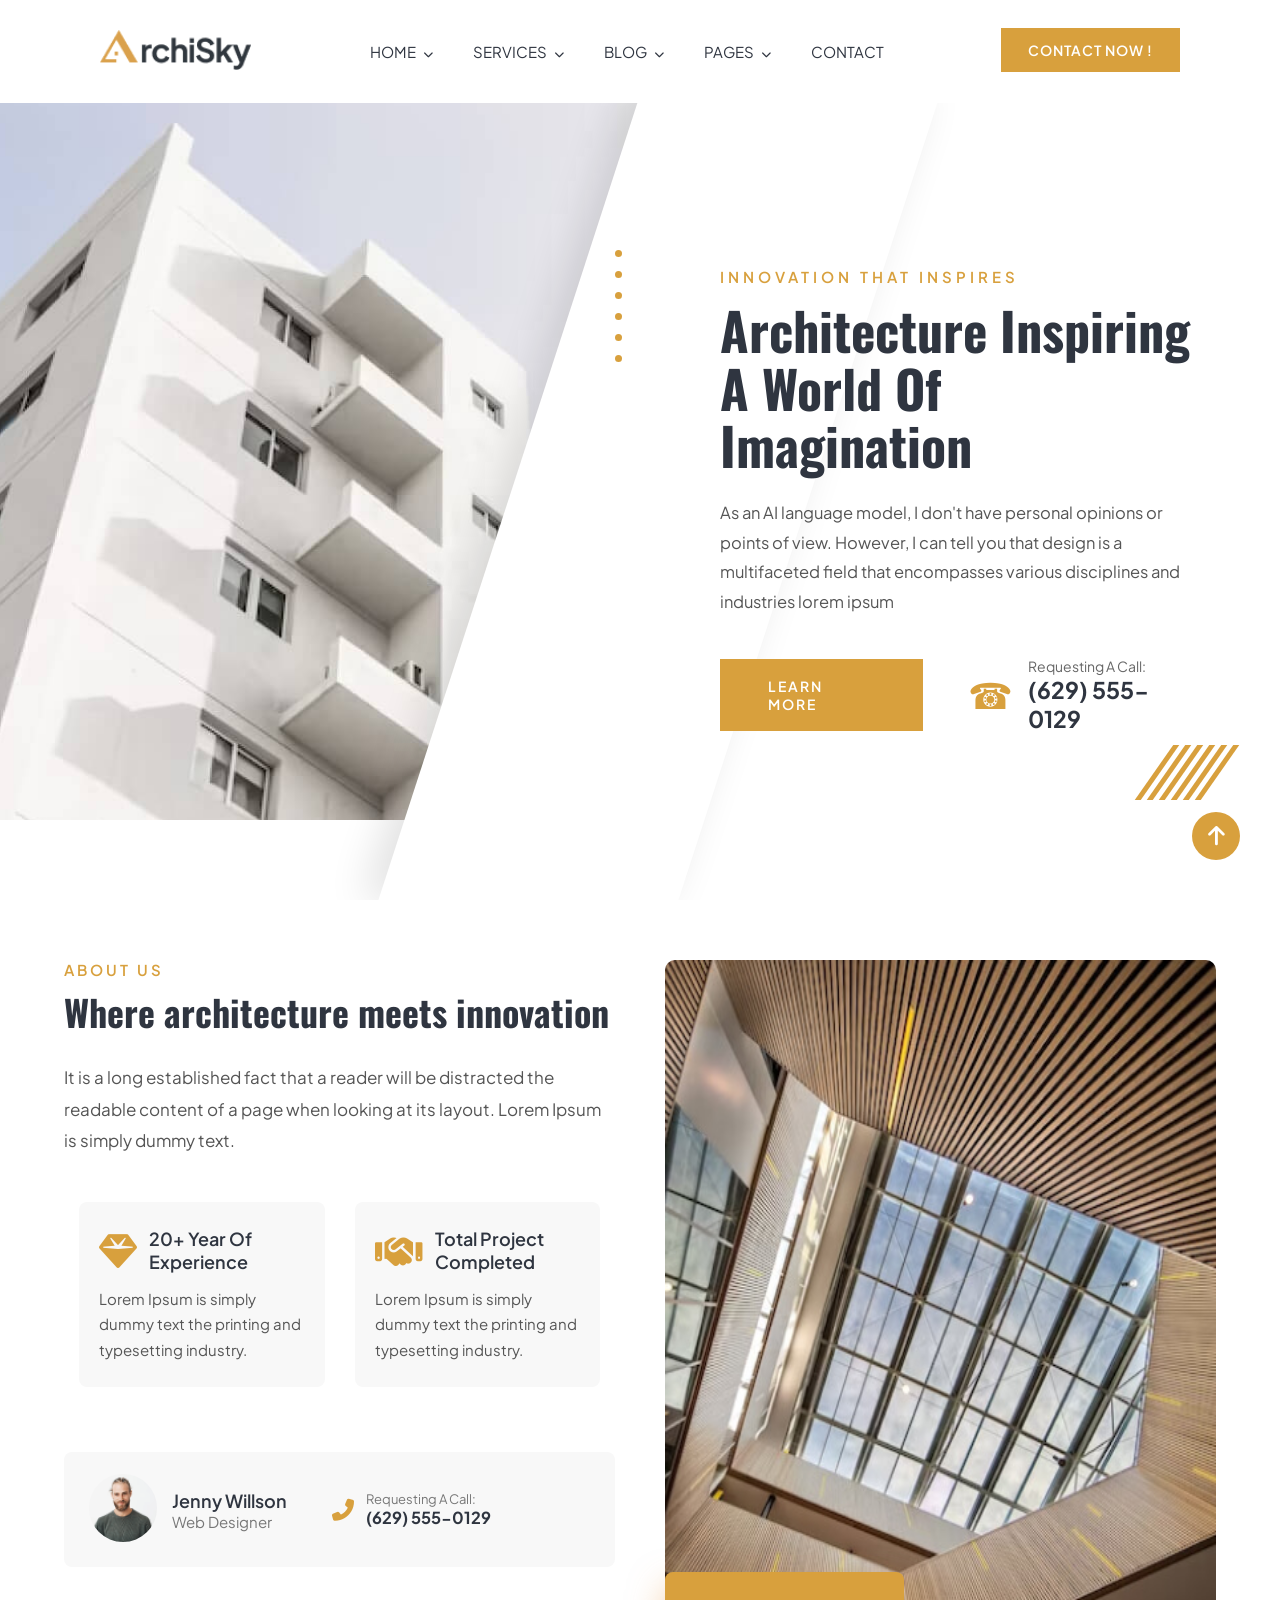
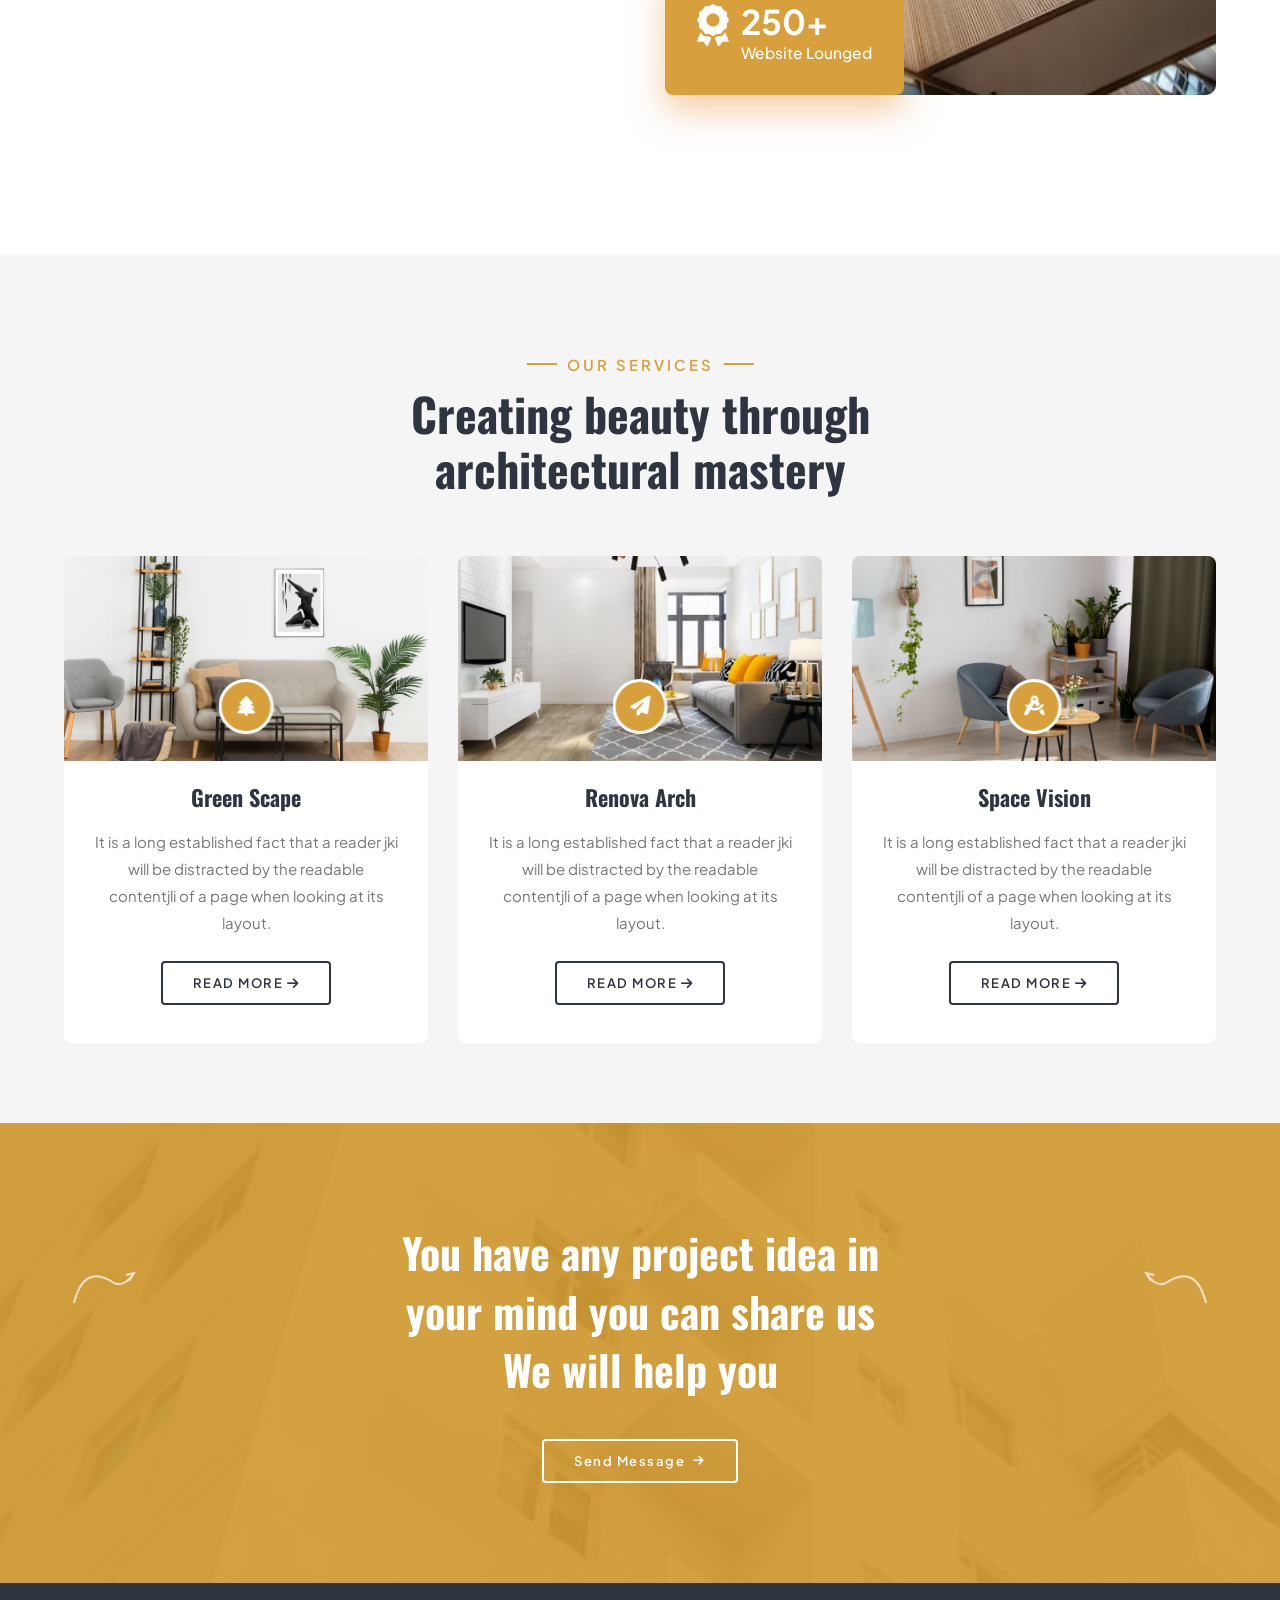
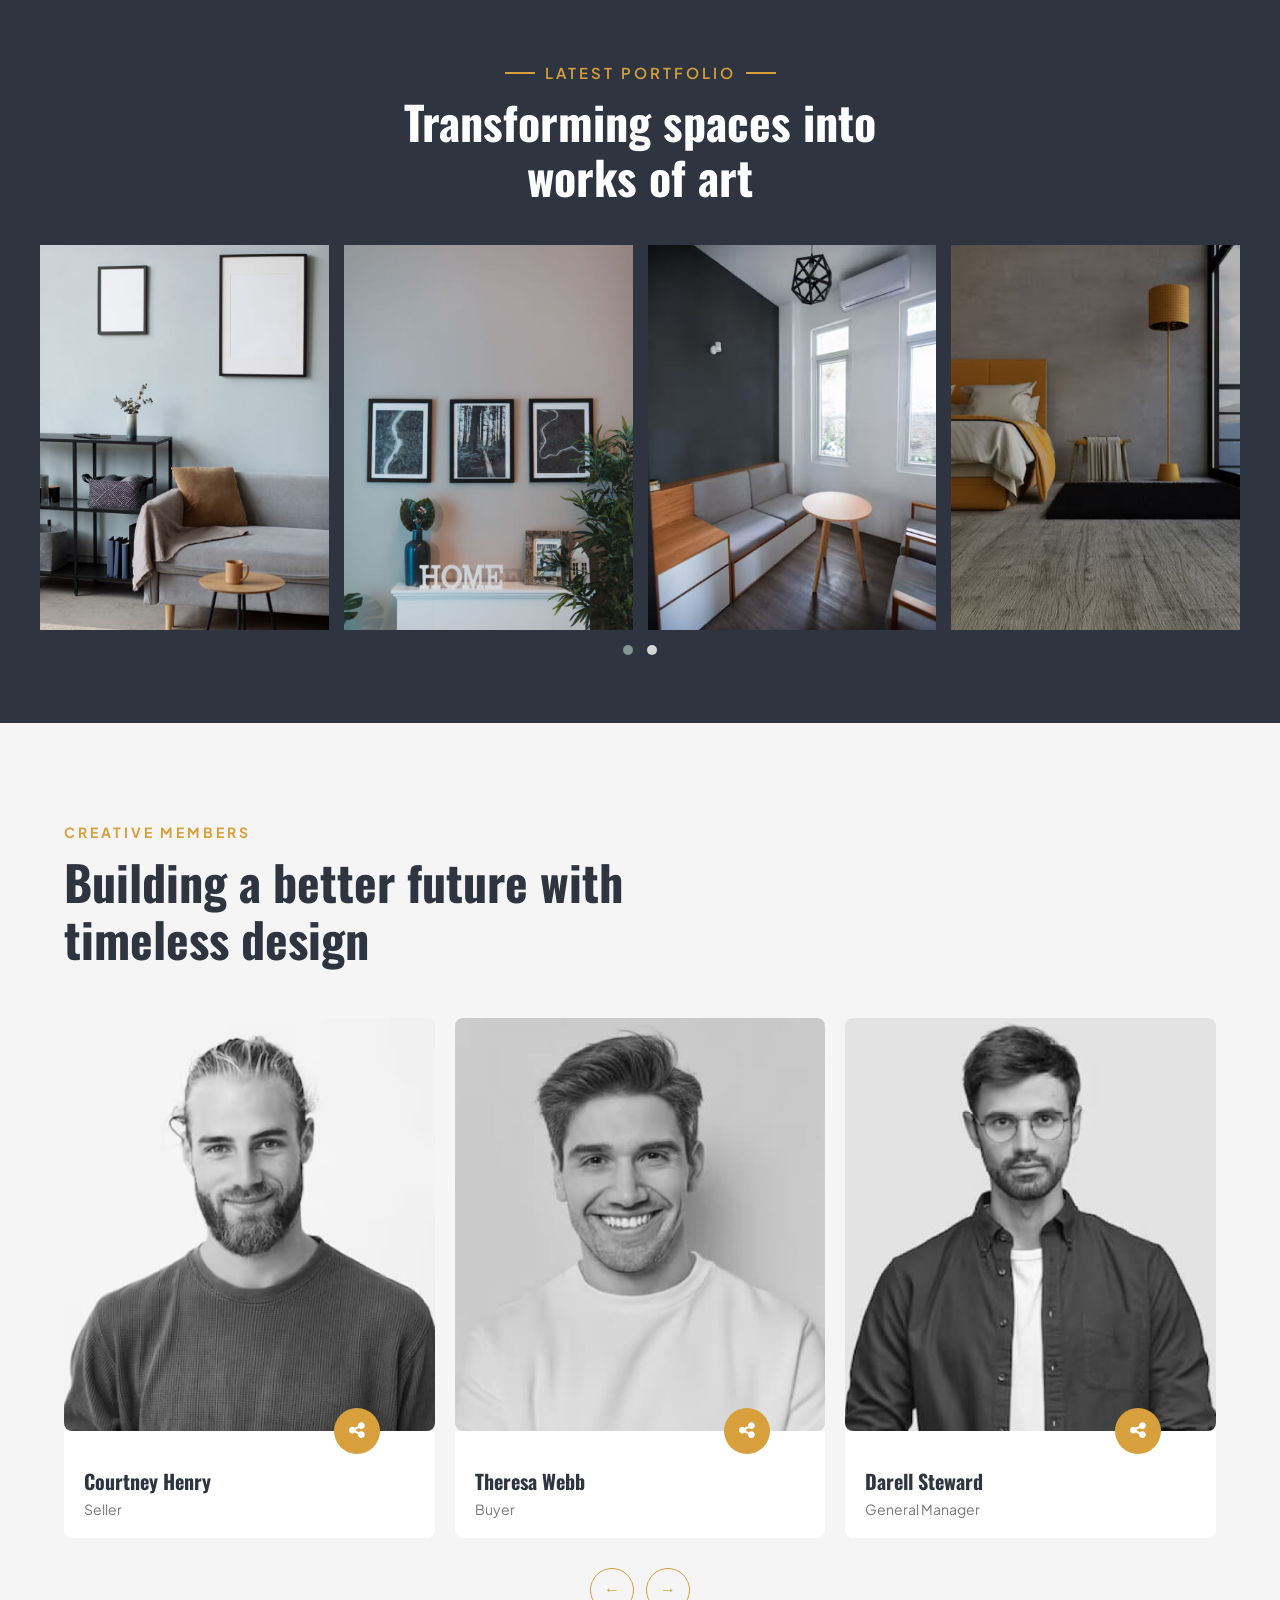
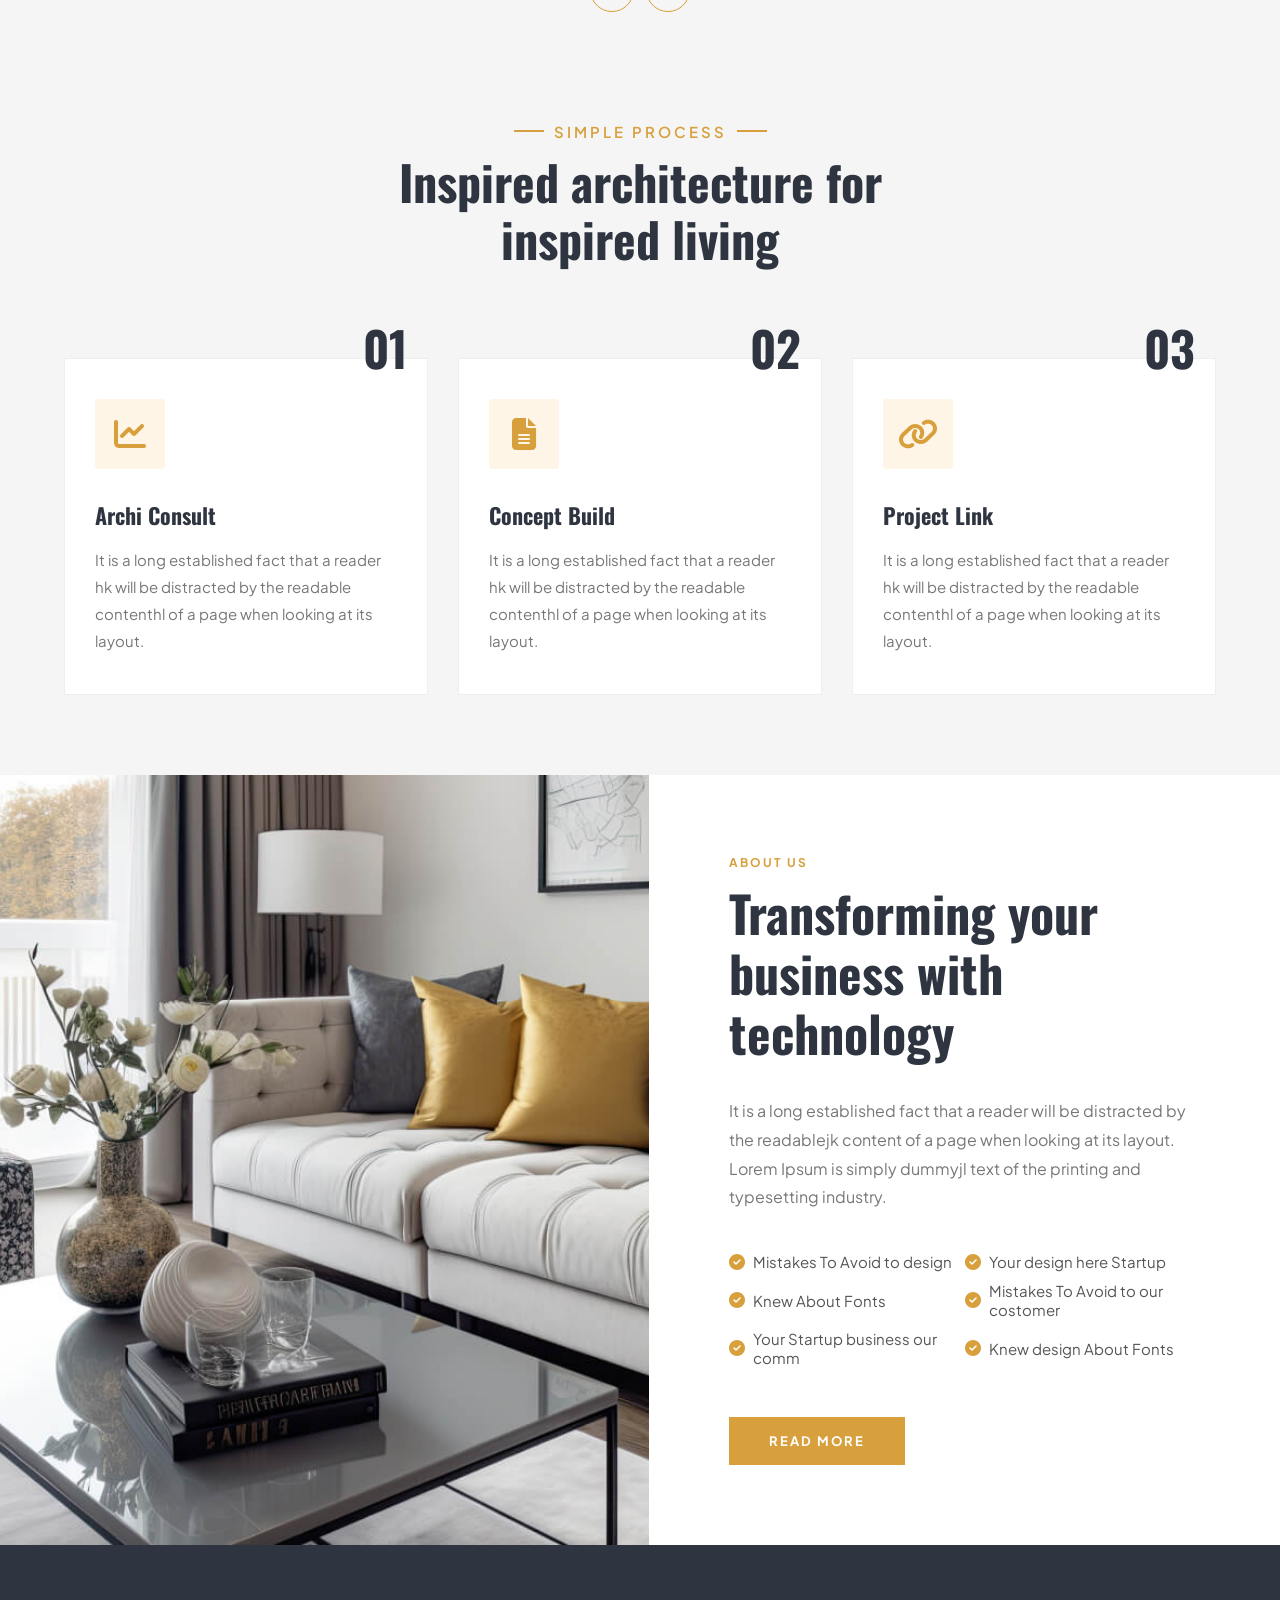
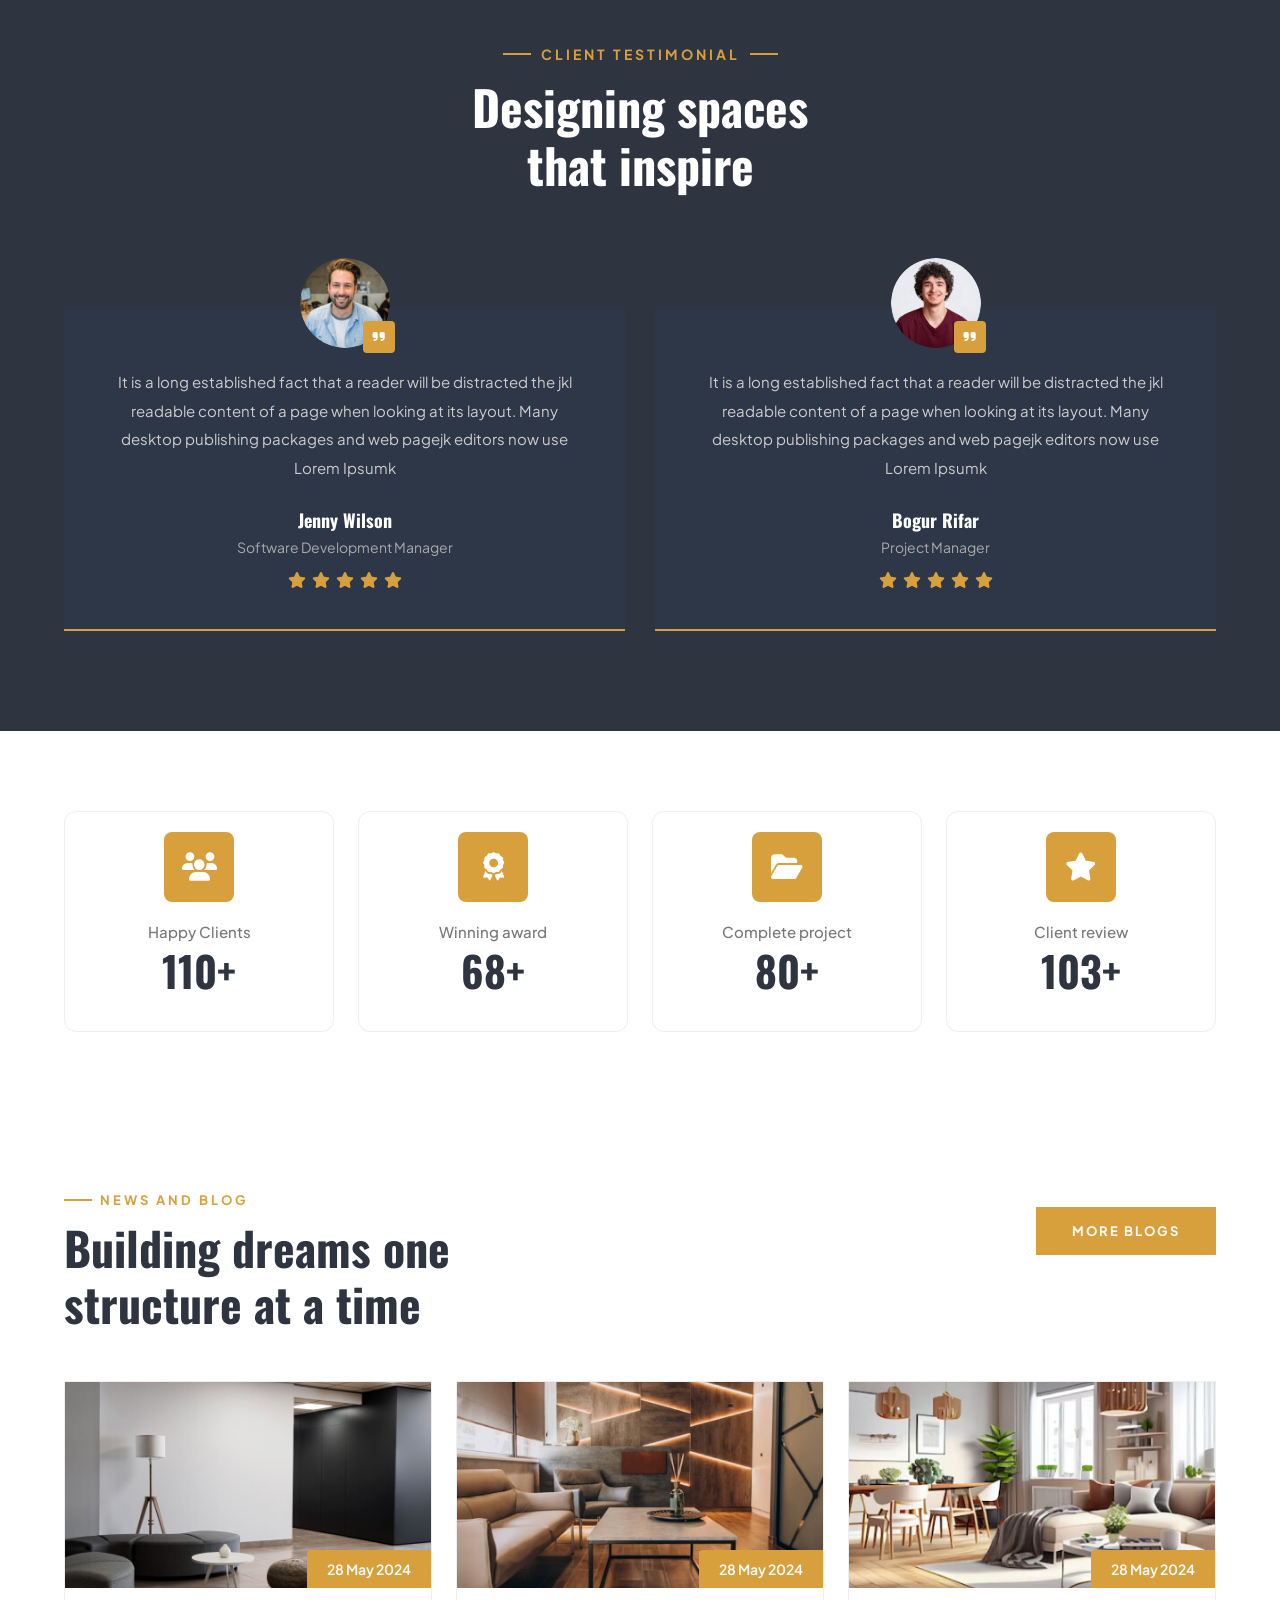
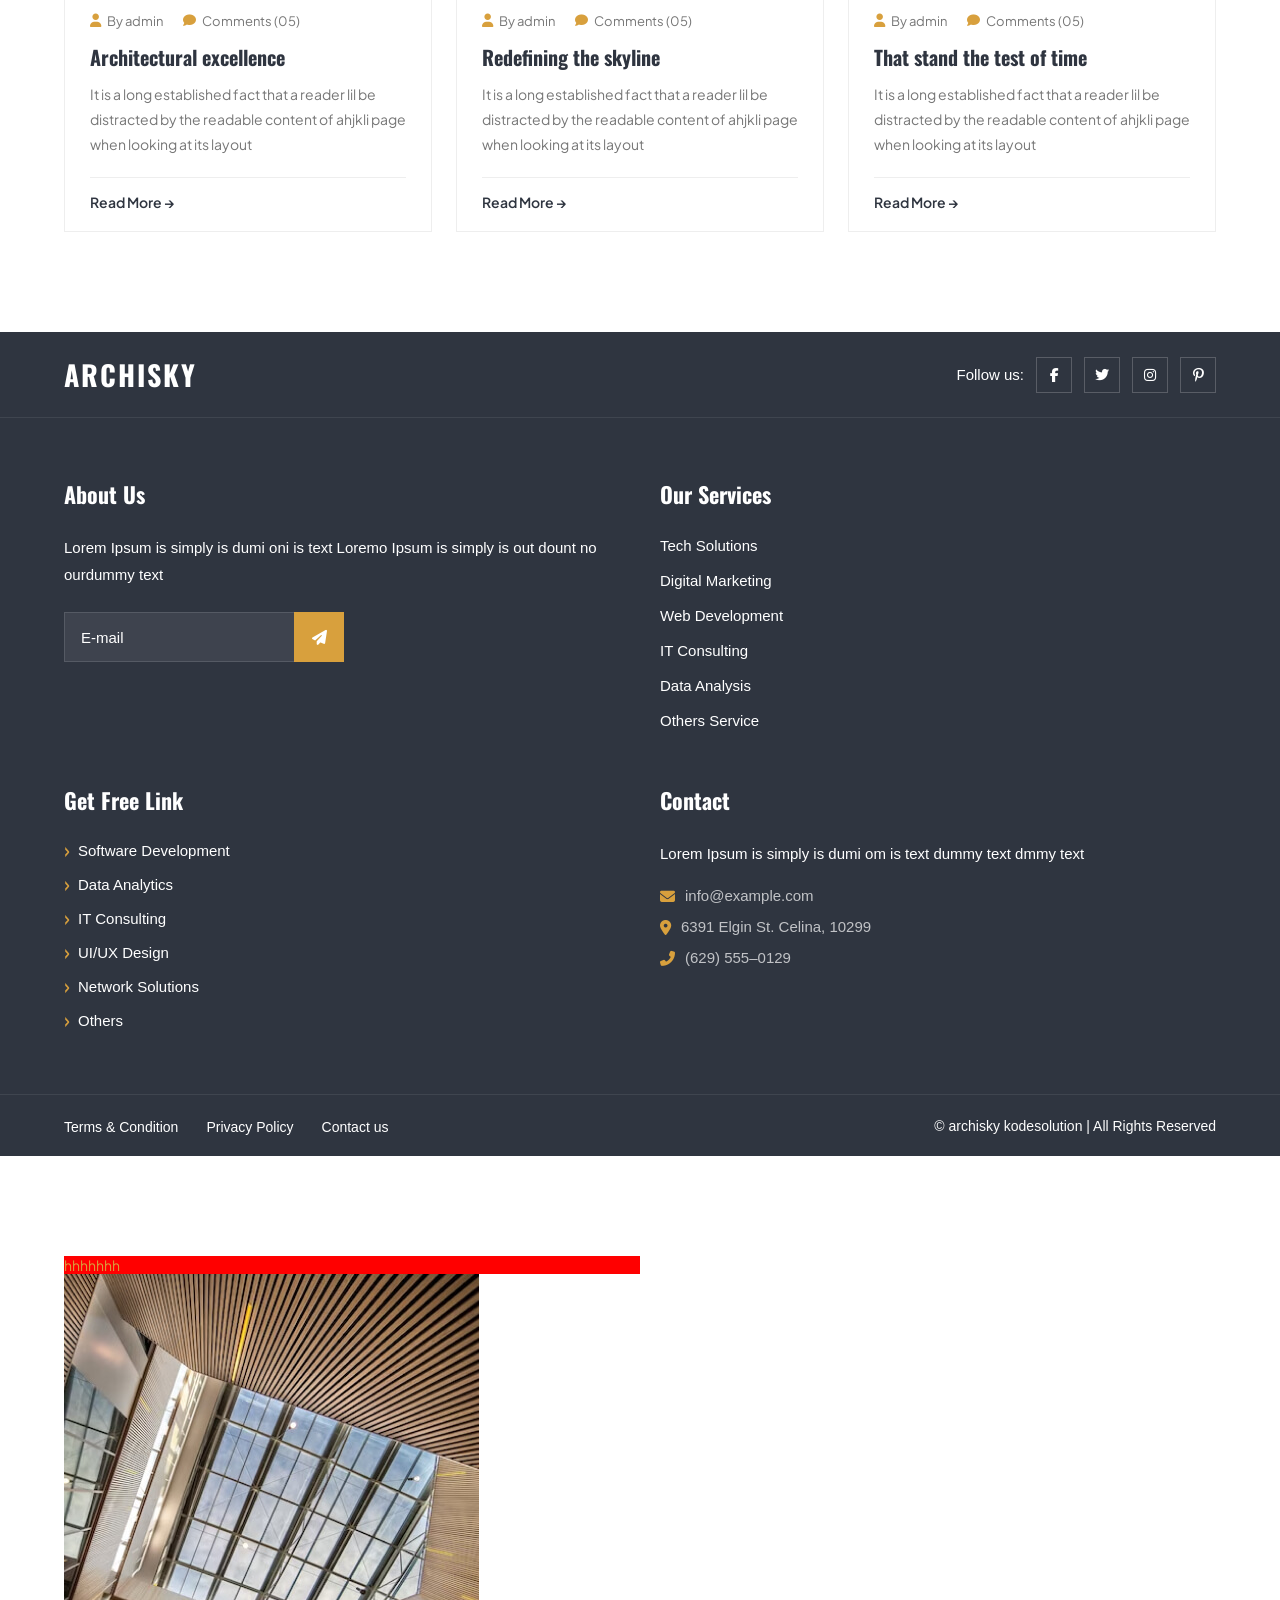
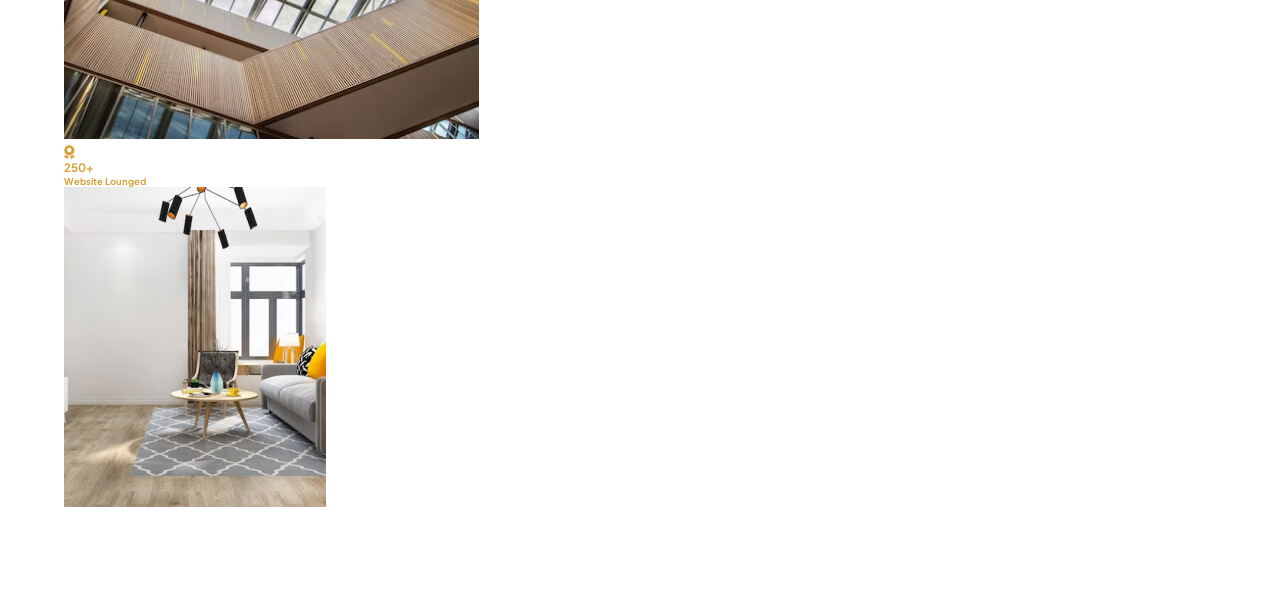
==== commit 940cf672: "fix font size" ====
--- a/index.html
+++ b/index.html
@@ -24,7 +24,8 @@
 
     <!-- Owl Carousel CSS -->
     <link rel="stylesheet" href="https://cdnjs.cloudflare.com/ajax/libs/OwlCarousel2/2.3.4/assets/owl.carousel.min.css">
-    <link rel="stylesheet" href="https://cdnjs.cloudflare.com/ajax/libs/OwlCarousel2/2.3.4/assets/owl.theme.default.min.css">
+    <link rel="stylesheet"
+        href="https://cdnjs.cloudflare.com/ajax/libs/OwlCarousel2/2.3.4/assets/owl.theme.default.min.css">
 
     <!-- Font Awesome -->
     <link rel="stylesheet" href="https://cdnjs.cloudflare.com/ajax/libs/font-awesome/6.6.0/css/all.min.css">
@@ -134,7 +135,7 @@
         <div class="sidebar-header">
             <div class="logo">
                 <a href="#">
-                    <img src="images/logo-white.png"  width="" height="" alt="Archisky Logo">
+                    <img src="images/logo-white.png" width="" height="" alt="Archisky Logo">
                 </a>
             </div>
             <button class="sidebar-close" id="sidebarClose">
@@ -263,7 +264,7 @@
 
             <span class="subtitle">INNOVATION THAT INSPIRES</span>
 
-            <h1>Architecture Inspiring A <br> World Of Imagination</h1>
+            <h1>Architecture Inspiring A World Of Imagination</h1>
 
             <p>As an AI language model, I don't have personal opinions or points of view. However, I can tell you that
                 design is a multifaceted field that encompasses various disciplines and industries lorem ipsum</p>
@@ -608,7 +609,7 @@
                                     <a href="#"><i class="fab fa-pinterest-p"></i></a>
                                 </div>
                             </div>
-                            
+
                             <div class="info-box">
                                 <a href="#" class="share-btn"><i class="fas fa-share-alt"></i></a>
                                 <h4>Theresa Webb</h4>
@@ -652,19 +653,19 @@
                             <div class="info-box">
                                 <a href="#" class="share-btn"><i class="fas fa-share-alt"></i></a>
                                 <h4>Courtney Henry</h4>
-                                <span>Seller</span> 
-                            </div>
-                        </div>
-                    </div>
-
-                </div>
-            </div>
-                
-                <!-- button mũi tên phía dưới card -->
-                <div class="member-arrows-bottom">
-                    <button class="arrow-btn prev-btn-bottom">←</button>
-                    <button class="arrow-btn next-btn-bottom">→</button>
-                </div>
+                                <span>Seller</span>
+                            </div>
+                        </div>
+                    </div>
+
+                </div>
+            </div>
+
+            <!-- button mũi tên phía dưới card -->
+            <div class="member-arrows-bottom">
+                <button class="arrow-btn prev-btn-bottom">←</button>
+                <button class="arrow-btn next-btn-bottom">→</button>
+            </div>
 
         </div>
     </section>
@@ -1092,6 +1093,42 @@
 
     </footer>
 
+    <div class="section-image" style="padding:100px 0;">
+        <div class="auto-container">
+            <div class="box-left" style="background:red;display:block; width:50%">hhhhhhh</div>
+            <div class="box-right" style="width:50%">
+                <div class="box-image-1">
+                    <img src="images/about1-1.jpg" alt="Architecture">
+                    <div class="box-image__exper">
+                        <div class="icon"><i class="fas fa-award"></i></div>
+                        <div class="title-box">
+                            <h5>250+</h5>
+                            <h6>Website Lounged</h6>
+                        </div>
+                    </div>
+                    <div class="box-image-2">
+                        <img src="images/about1-2.jpg" alt="Interior">
+                    </div>
+                </div>
+            </div>
+
+        </div>
+    </div>
+
+    <!--
+    --------------ẩn menu-------------------
+    transition:all 0.3s ease;
+    opacity: 0;
+    pointer-events: none;
+    visibility: hidden;
+
+h-------------ihện menu -------------
+    opacity: 1;
+    pointer-events: auto;
+    visibility: visible;
+    -->
+
+
     <!-- Scroll to top button -->
     <a href="#" class="scroll-top-btn" aria-label="Cuộn về đầu trang">
         <i class="fas fa-arrow-up"></i>
--- a/css/banner.css
+++ b/css/banner.css
@@ -213,6 +213,6 @@
     }
 
     .banner-right h1 {
-        font-size: 36px;
+        font-size: 42px;
     }
 }
--- a/css/about.css
+++ b/css/about.css
@@ -52,7 +52,7 @@
 }
 
 .about-section .sec-title h2 {
-  font-size: 46px;
+  font-size: 36px;
   line-height: 1.15;
   font-family: var(--font-heading);
   color: var(--bs-dark);
--- a/css/services.css
+++ b/css/services.css
@@ -53,7 +53,8 @@
 .services-block .inner-box {
   background: var(--bs-white);
   border-radius: 8px;
-  overflow: visible; /* visible để icon không bị cắt */
+  overflow: visible;
+  /* visible để icon không bị cắt */
   height: 100%;
   display: flex;
   flex-direction: column;
@@ -220,43 +221,45 @@
 }
 
 @media (max-width: 1024px) {
-    .services-section .row {
-        flex-wrap: wrap; /* cho phép các card xuống dòng nếu k  đủ chỗ */
-    }
-
-    .services-block {
-        flex: 0 0 calc(50% - 15px);
-        width: calc(50% - 15px);
-    }
-
-    .sec-title.text-center h2 {
-        font-size: 36px;
-    }
+  .services-section .row {
+    flex-wrap: wrap;
+    /* cho phép các card xuống dòng nếu k  đủ chỗ */
+  }
+
+  .services-block {
+    flex: 0 0 calc(50% - 15px);
+    width: calc(50% - 15px);
+  }
+
+  .sec-title.text-center h2 {
+    font-size: 36px;
+  }
 }
 
 @media (max-width: 992px) {
-    .services-block {
-        flex: 0 0 calc(50% - 15px);
-        width: calc(50% - 15px);
-    }
+  .services-block {
+    flex: 0 0 calc(50% - 15px);
+    width: calc(50% - 15px);
+  }
 }
 
 @media (max-width: 768px) {
-    .services-block {
-        flex: 0 0 calc(50% - 15px);
-        width: calc(50% - 15px);
-    }
-
-    .sec-title.text-center h2 {
-        font-size: 28px;
-    }
-}
+  .services-block {
+    flex: 0 0 calc(50% - 15px);
+    width: calc(50% - 15px);
+  }
+
+  .sec-title.text-center h2 {
+    font-size: 36px;
+  }
+}
+
 
 
 @media (max-width: 680px) {
-    .services-block {
-        flex: 0 0 100%;   /* ← chỉ xuống 1 card khi màn hình thực sự nhỏ */
-        width: 100%;
-    }
-}
-
+  .services-block {
+    flex: 0 0 100%;
+    /*chỉ xuống 1 card khi màn hình nhỏ*/
+    width: 100%;
+  }
+}
--- a/css/cfa.css
+++ b/css/cfa.css
@@ -63,7 +63,7 @@
   font-size: 42px;
   font-family: 'Oswald', sans-serif;
   font-weight: 700;
-  color: #ffffff;
+  color: var(--bs-white);
   line-height: 1.4;
   margin: 0;
 }
@@ -72,8 +72,8 @@
 .call-to-action .theme-btn {
   display: inline-block;
   padding: 12px 30px;
-  border: 2px solid #ffffff;
-  color: #ffffff;
+  border: 2px solid var(--bs-white);
+  color: var(--bs-white);
   font-size: 13px;
   font-weight: 600;
   letter-spacing: 1.5px;
@@ -104,7 +104,7 @@
   left: -100%;
   width: 100%;
   height: 100%;
-  background: #ffffff;
+  background: var(--bs-white);
   z-index: 0;
   transition: left 0.4s ease;
 }
@@ -116,4 +116,15 @@
 /* Hover: chữ đổi màu cam, không đen */
 .call-to-action .theme-btn:hover {
   color: #000000;
-}+}
+
+@media (max-width: 768px) {
+    .call-to-action .title {
+        font-size: 42px;
+    }
+
+    .call-to-action .outer-box::before,
+    .call-to-action .outer-box::after {
+        display: none; /* ẩn mũi tên trang trí */
+    }
+}
--- a/css/project.css
+++ b/css/project.css
@@ -146,13 +146,7 @@
 }
 
 @media (max-width: 768px) {
-  .project-section .sec-title h2 {
-    font-size: 28px;
-  }
+    .project-section .large-container {
+        padding: 0 ; 
+    }
 }
-
-@media (max-width: 576px) {
-  .project-section .sec-title h2 {
-    font-size: 24px;
-  }
-}
--- a/css/member.css
+++ b/css/member.css
@@ -13,7 +13,7 @@
 }
 
 .member-section .sec-title h2 {
-  font-size: 38px;
+  font-size: 48px;
   font-family: var(--font-heading);
   font-weight: 700;
   color: var(--bs-dark);
@@ -37,19 +37,22 @@
 
 /* Mobile: ẩn nút ở header, hiện nút ở dưới */
 .member-arrows-bottom {
+  display: none;
+  justify-content: center;
+  gap: 12px;
+  margin-top: 30px;
+}
+
+@media (max-width: 1402px) {
+  .member-arrows {
     display: none;
-    justify-content: center;
-    gap: 12px;
-    margin-top: 30px;
-}
-
-@media (max-width: 1402px) {
-    .member-arrows {
-        display: none;   /* ẩn nút trên header */
-    }
-    .member-arrows-bottom {
-        display: flex;   /* hiện nút ở dưới */
-    }
+    /* ẩn nút trên header */
+  }
+
+  .member-arrows-bottom {
+    display: flex;
+    /* hiện nút ở dưới */
+  }
 }
 
 
@@ -108,8 +111,9 @@
 /* Share button */
 .member-block .share-btn {
   position: absolute;
-  top: -23px;  
-  margin-bottom: -23px;         /* ← đẩy xuống đáy info-box */
+  top: -23px;
+  margin-bottom: -23px;
+  /* ← đẩy xuống đáy info-box */
   right: 55px;
   width: 46px;
   height: 46px;
@@ -161,7 +165,7 @@
   color: var(--bs-dark);
   font-size: 14px;
   text-decoration: none;
-  box-shadow: 0 2px 8px rgba(0,0,0,0.15);
+  box-shadow: 0 2px 8px rgba(0, 0, 0, 0.15);
   transition: background 0.3s, color 0.3s;
 }
 
@@ -190,4 +194,20 @@
 .member-block .info-box span {
   font-size: var(--font-size);
   color: #777;
+}
+
+@media (max-width: 1200px) {
+  .member-section .sec-title {
+    text-align: center;
+  }
+
+  .member-header {
+    justify-content: center;
+  }
+}
+
+@media (max-width: 576px) {
+  .member-section .sec-title h2 {
+    font-size: 36px;
+  }
 }
--- a/css/process.css
+++ b/css/process.css
@@ -10,6 +10,7 @@
 
 .process-section .sec-title h2 {
   color: var(--bs-dark);
+  font-size: 48px;
 }
 
 .process-section .row {
@@ -38,8 +39,8 @@
   position: absolute;
   top: -35px;
   right: 20px;
-  font-size: 72px;
-  font-family: 'Oswald', sans-serif;
+  font-size: 48px;
+  font-family: var(--font-heading);
   font-weight: 700;
   color: var(--bs-dark);
   line-height: 1;
@@ -116,4 +117,10 @@
         flex: 0 0 100%;              
         width: 100%;
     }
+}
+
+@media (max-width: 576px) {
+    .process-section .sec-title h2 {
+        font-size: 36px;
+    }
 }
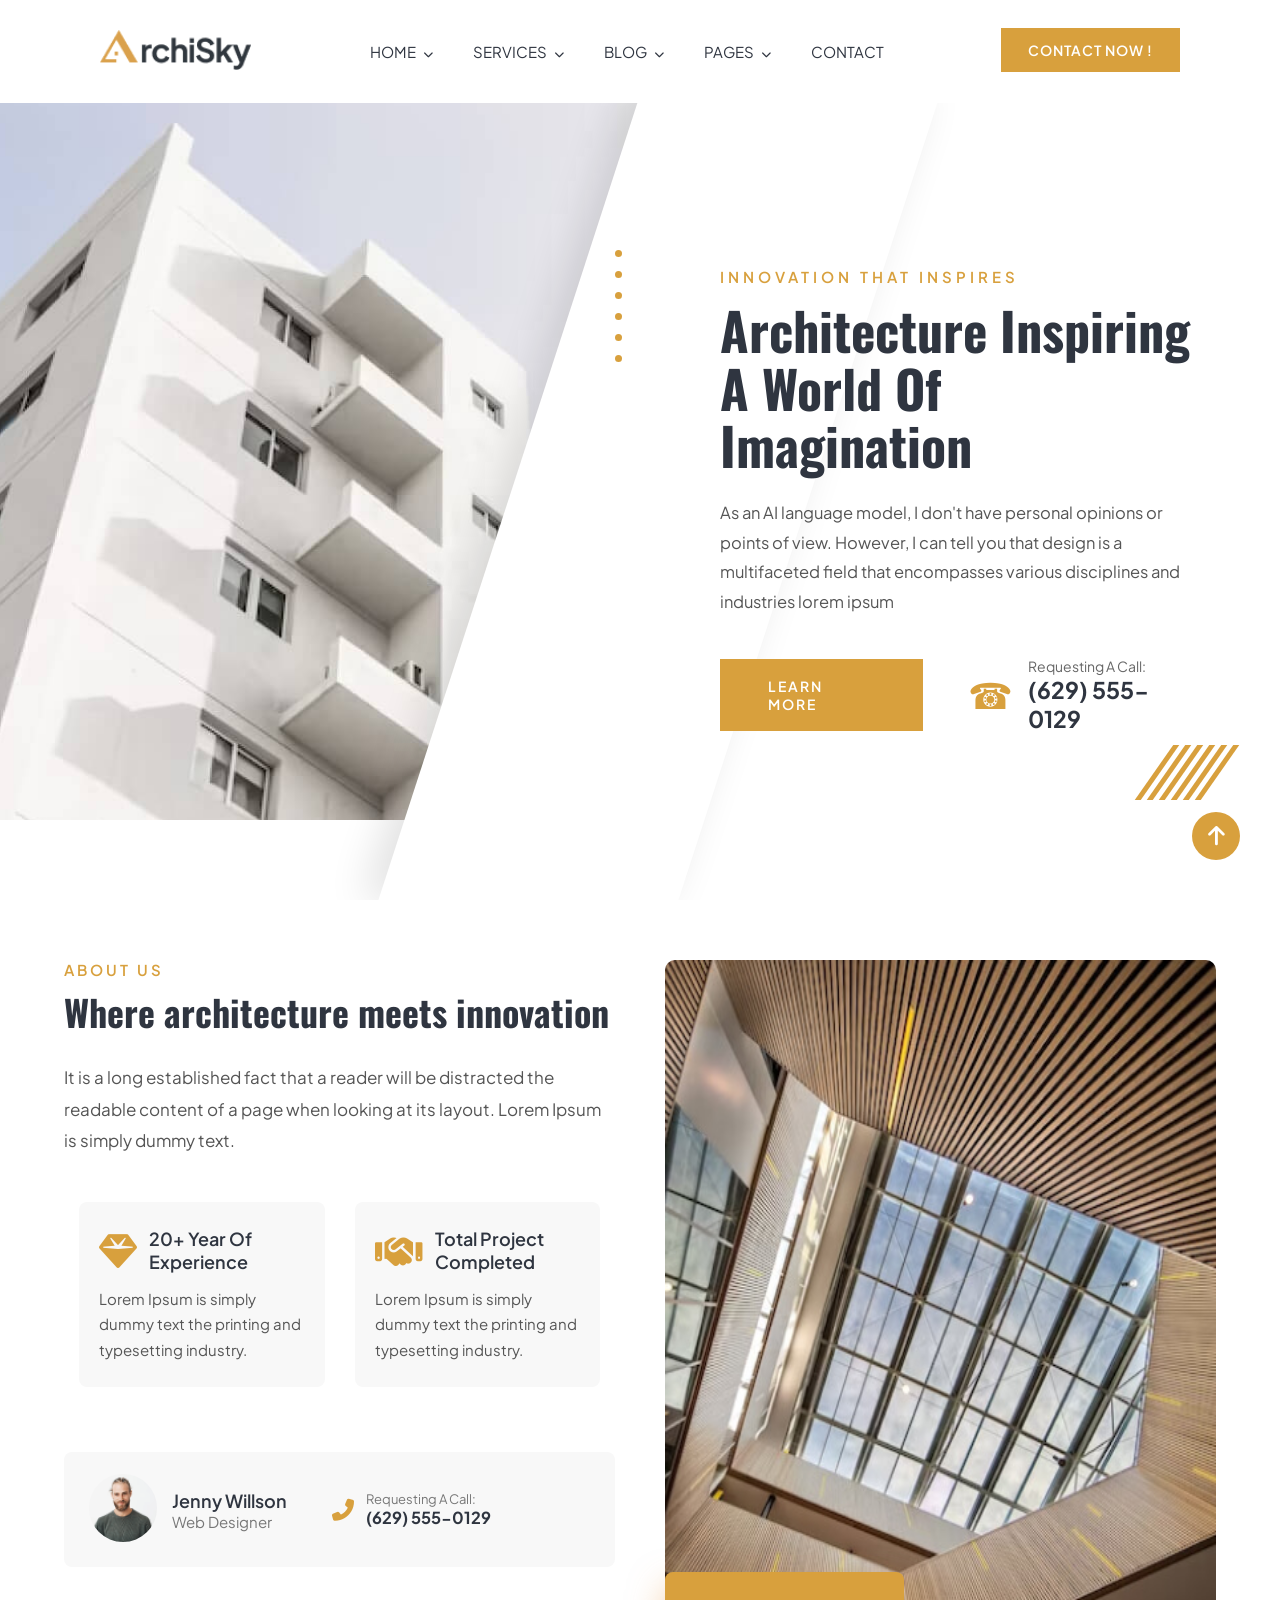
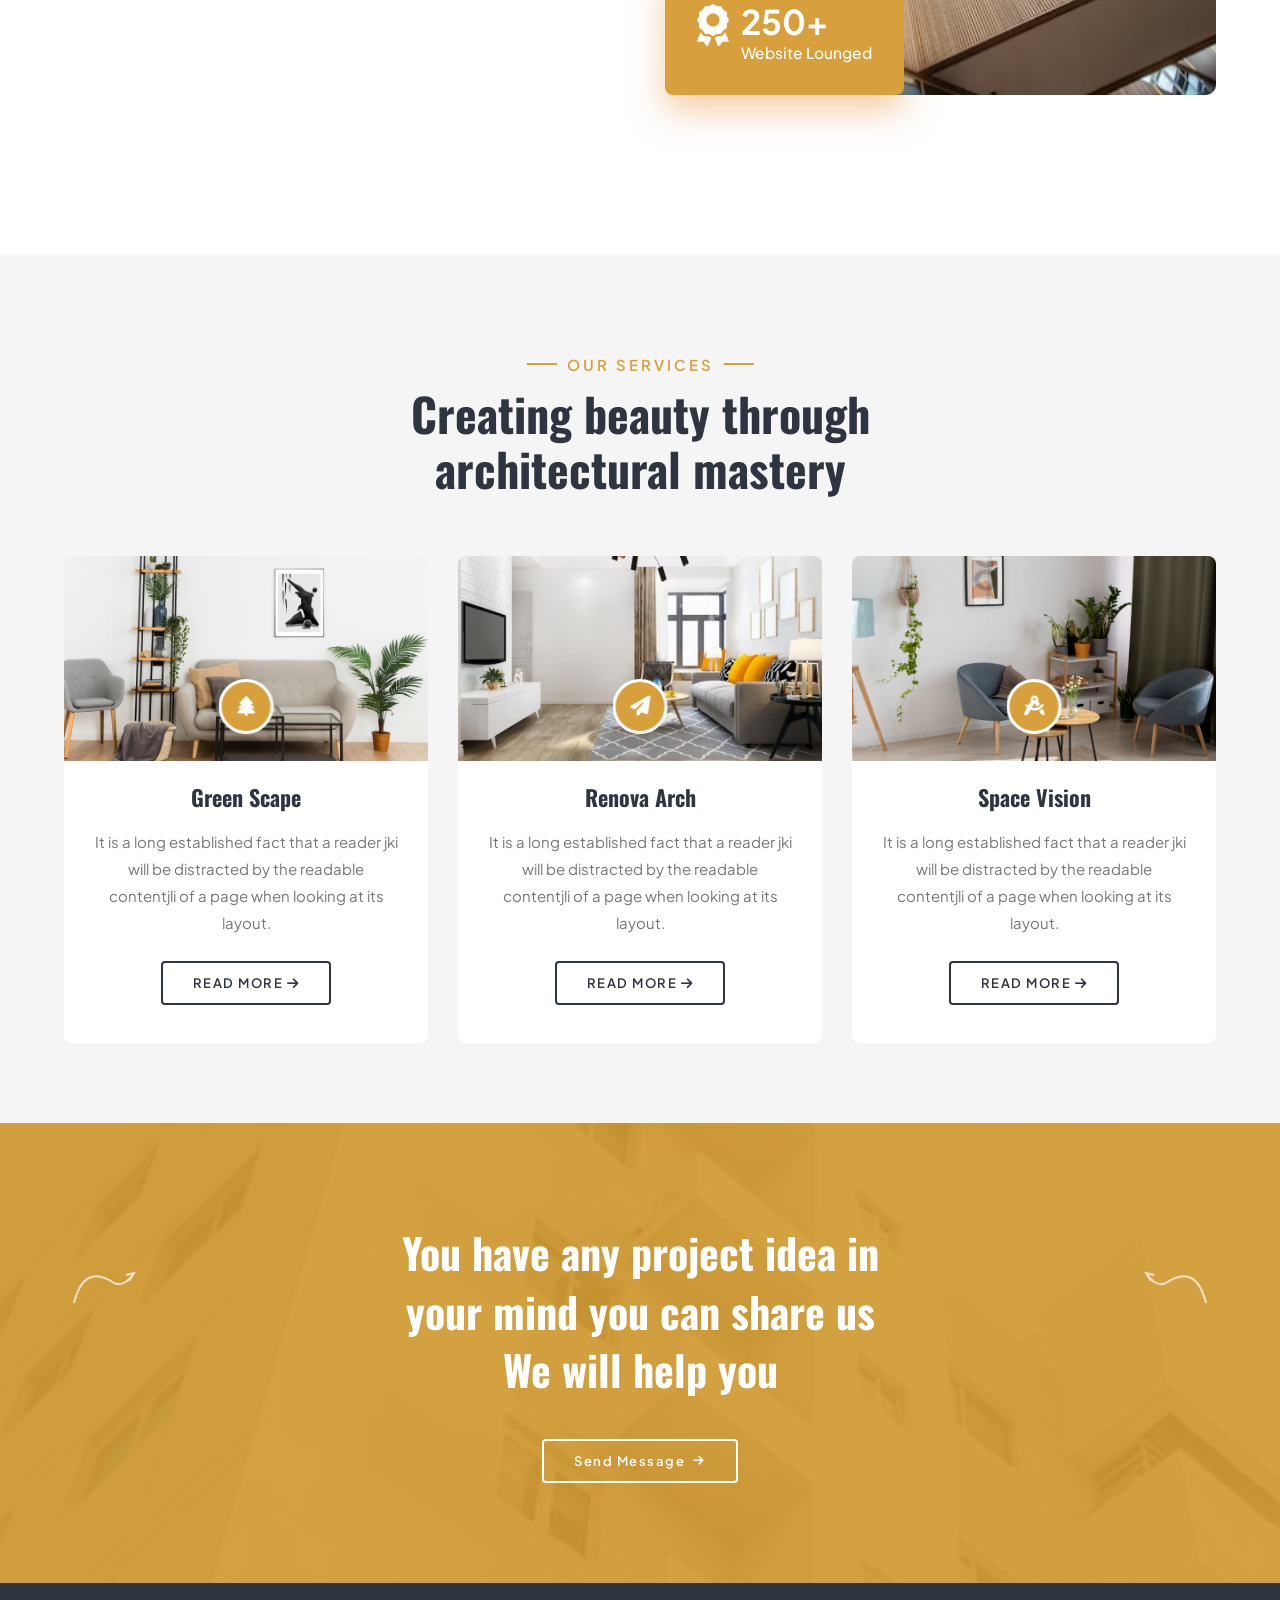
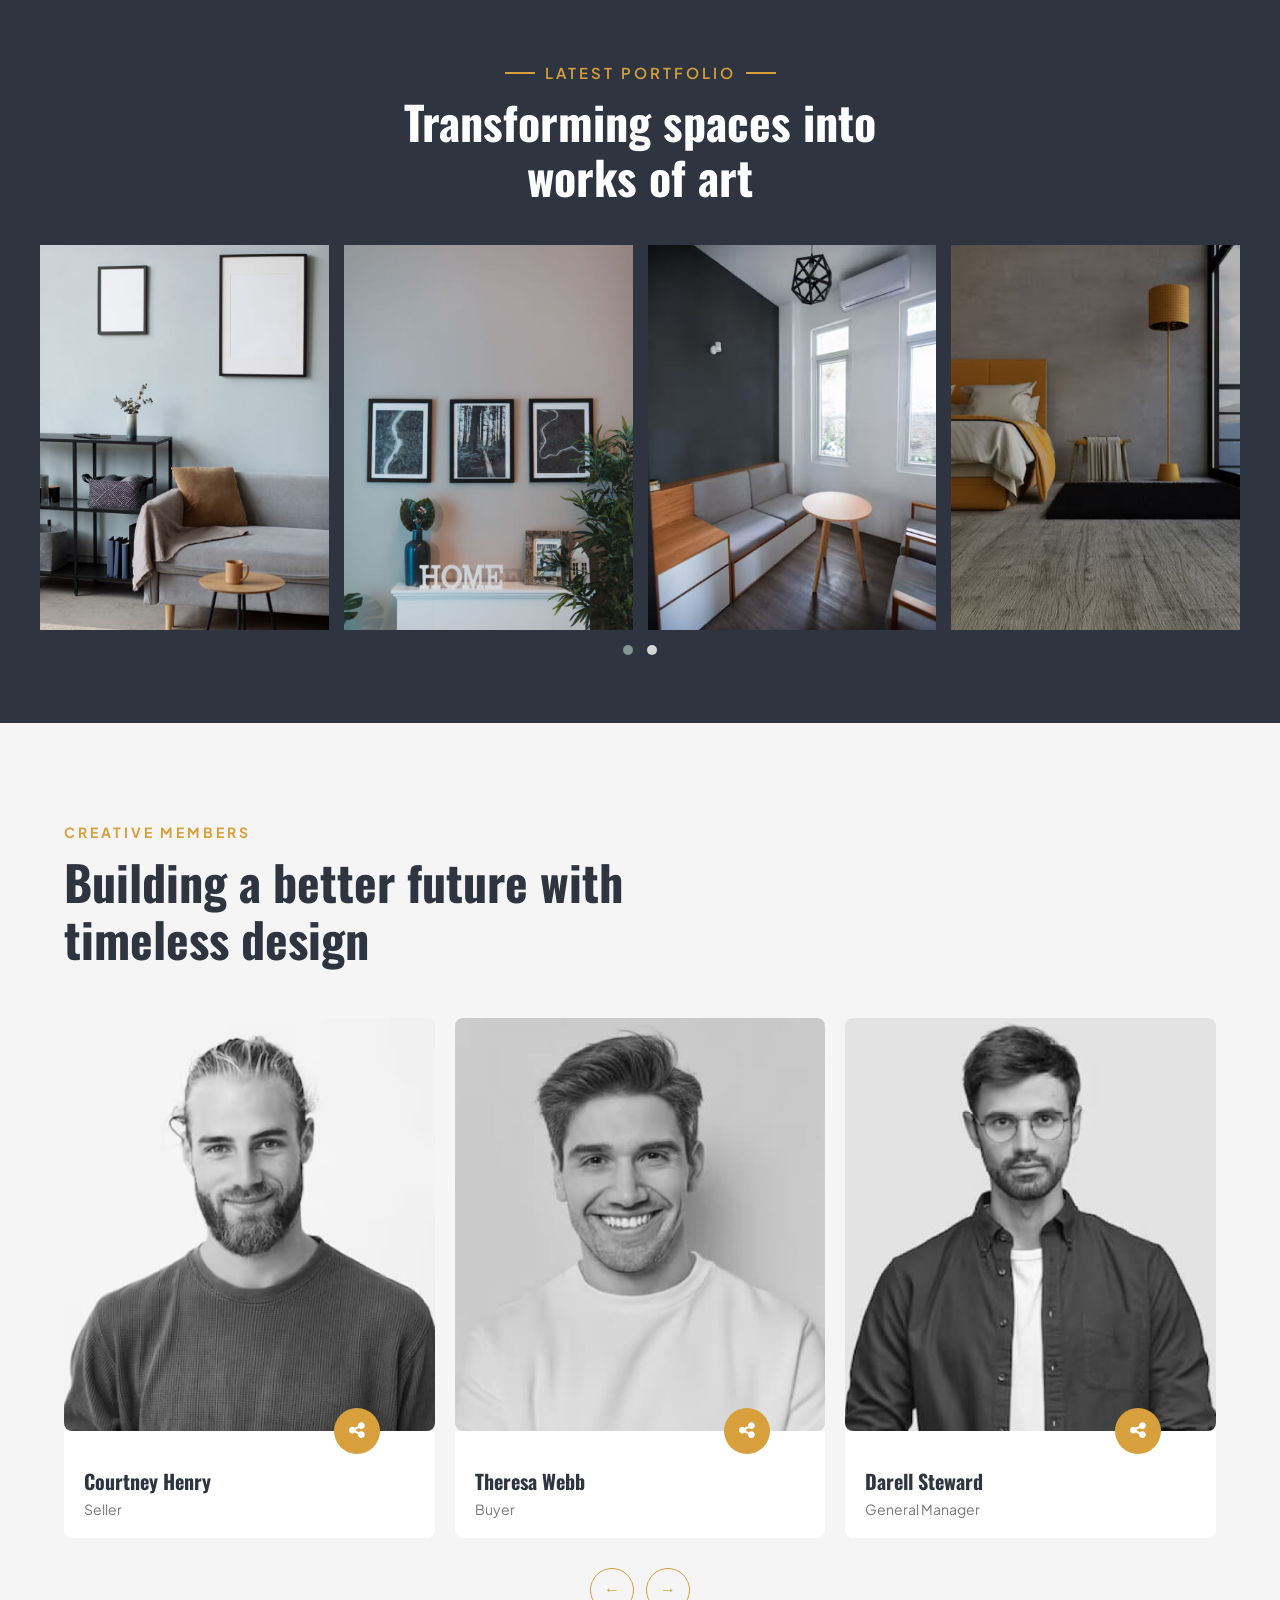
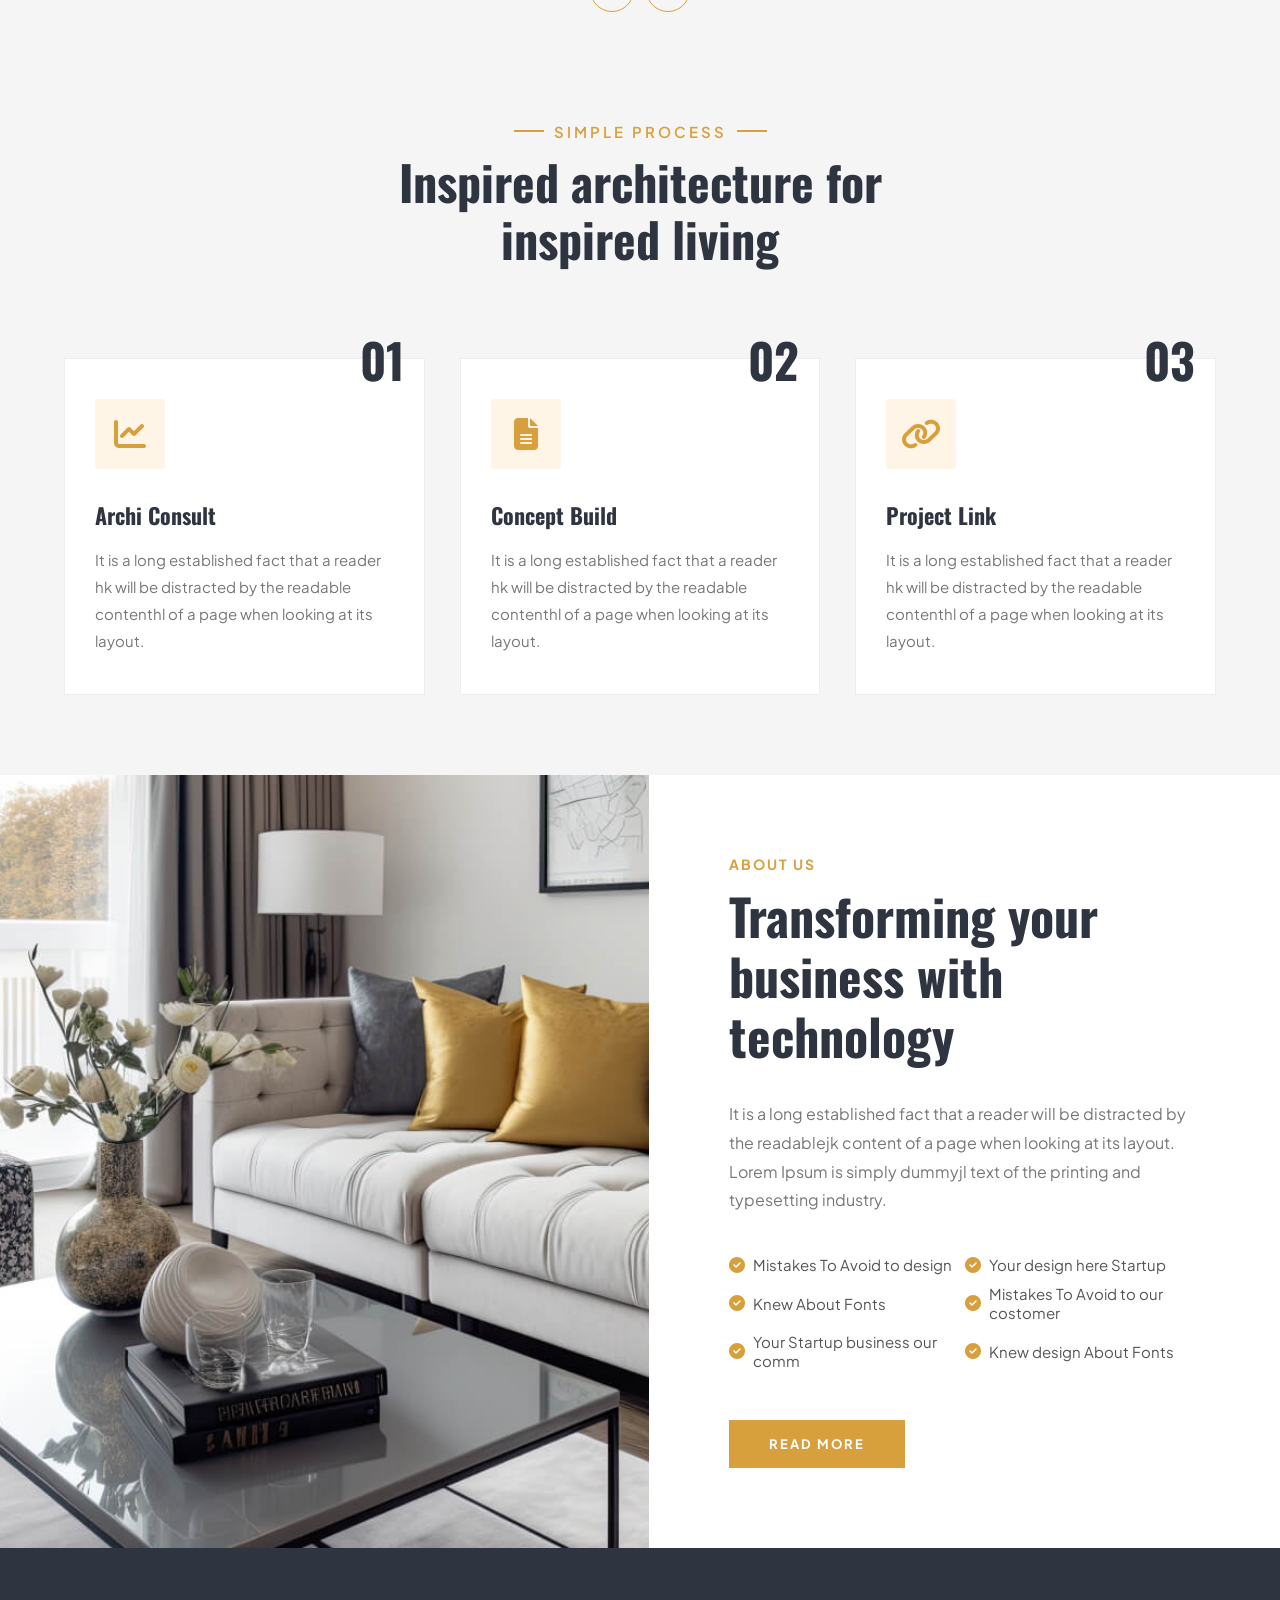
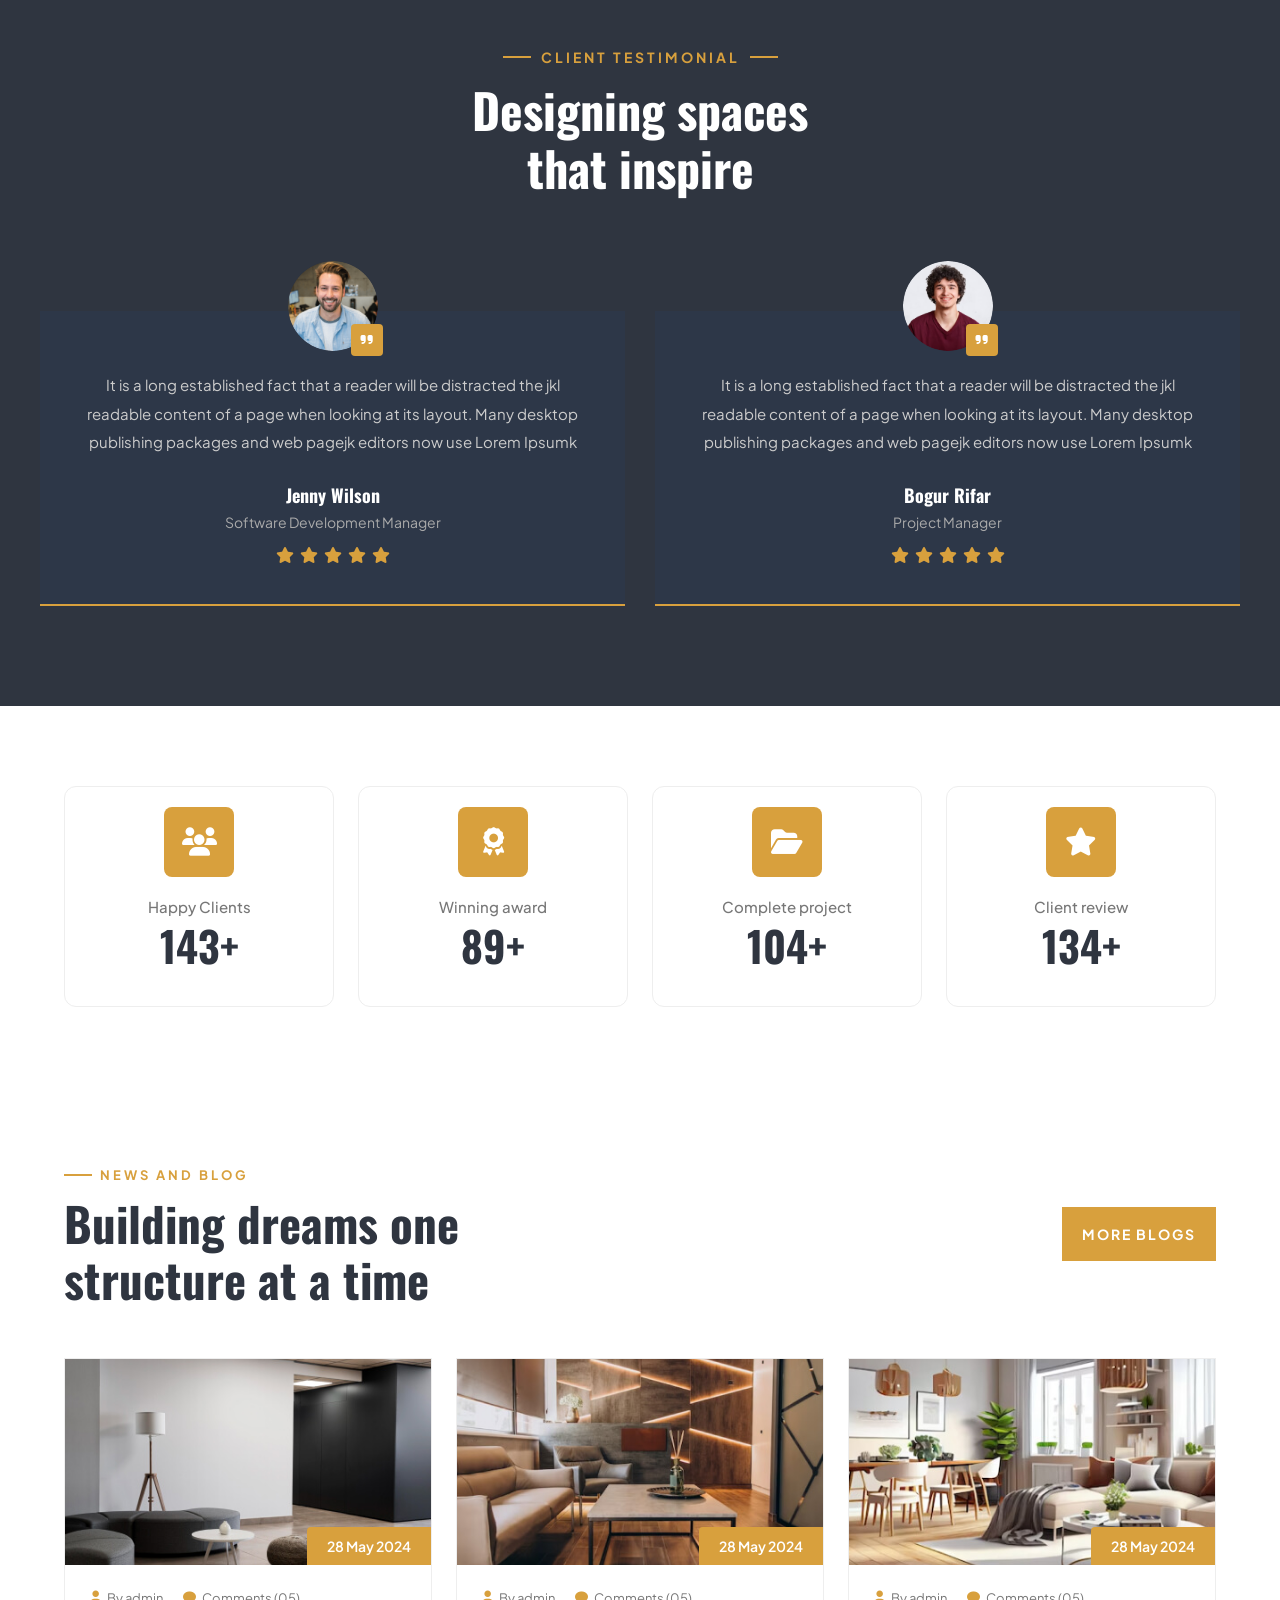
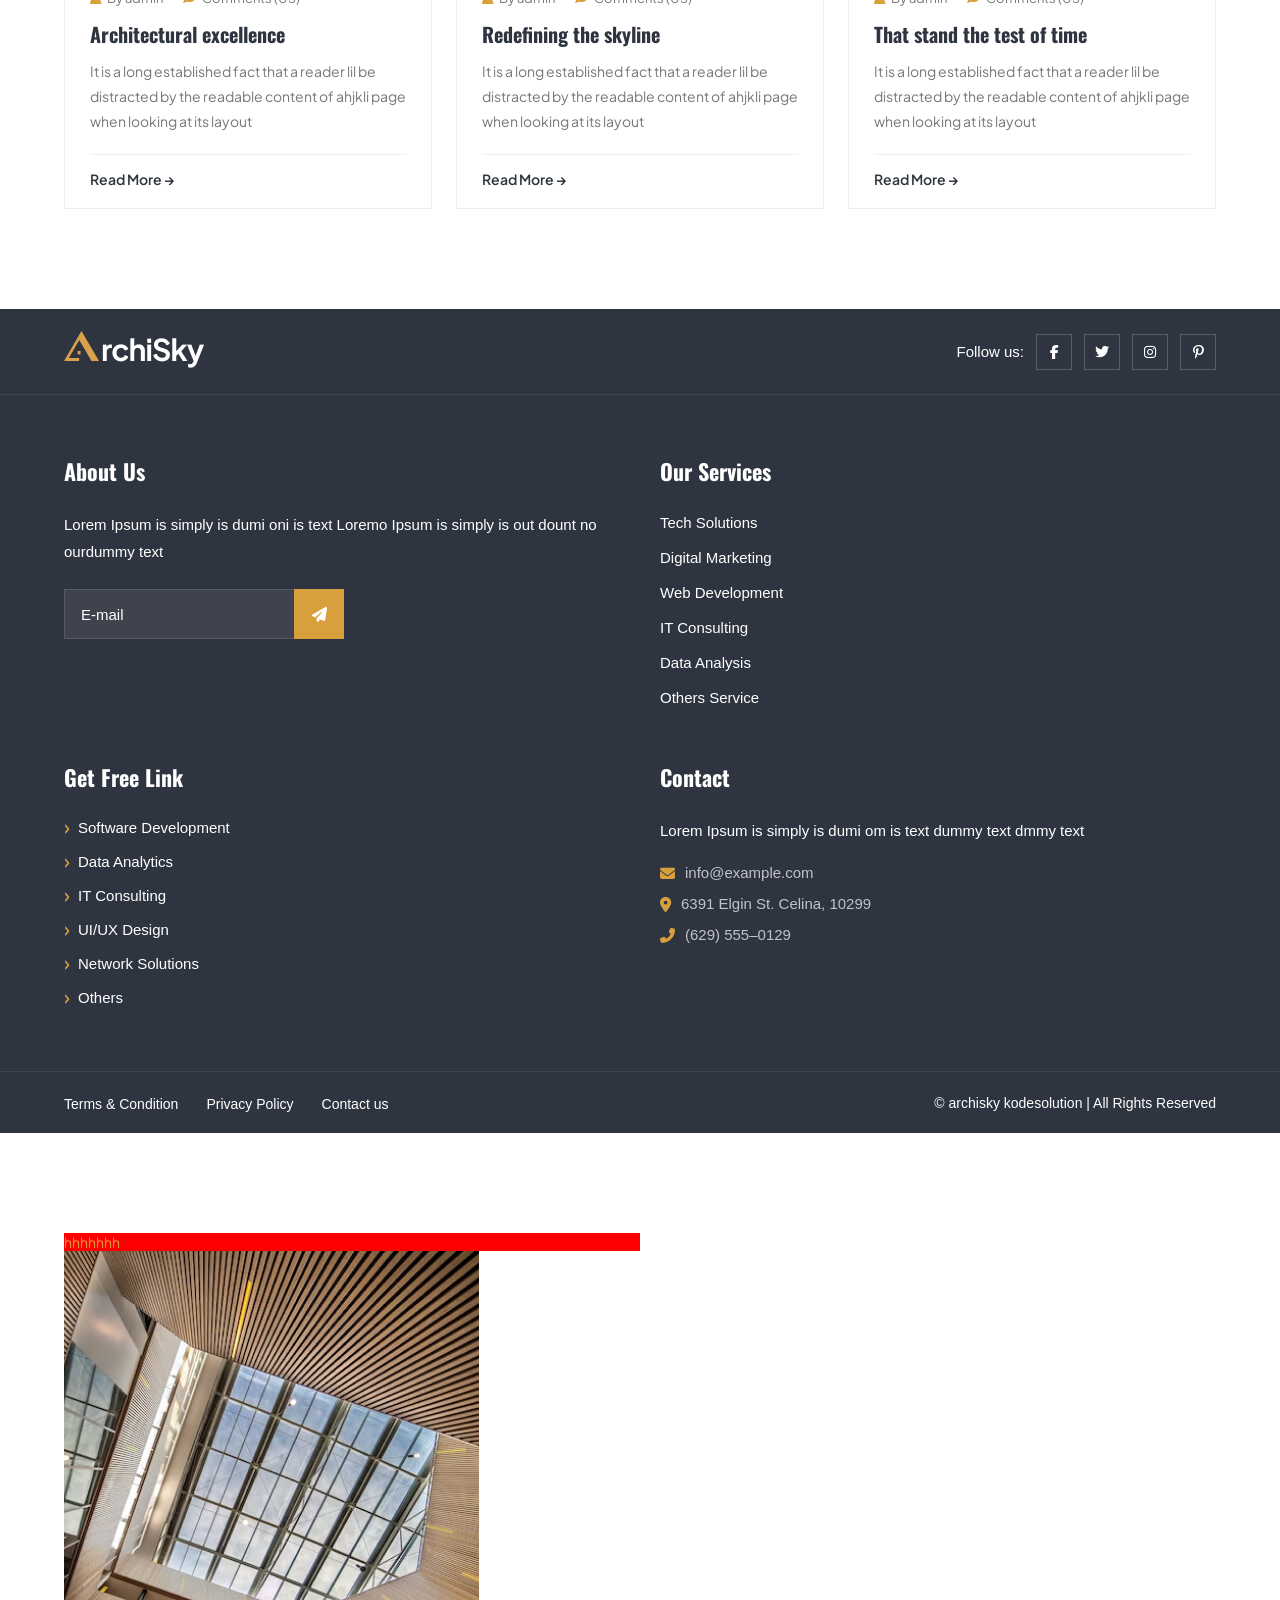
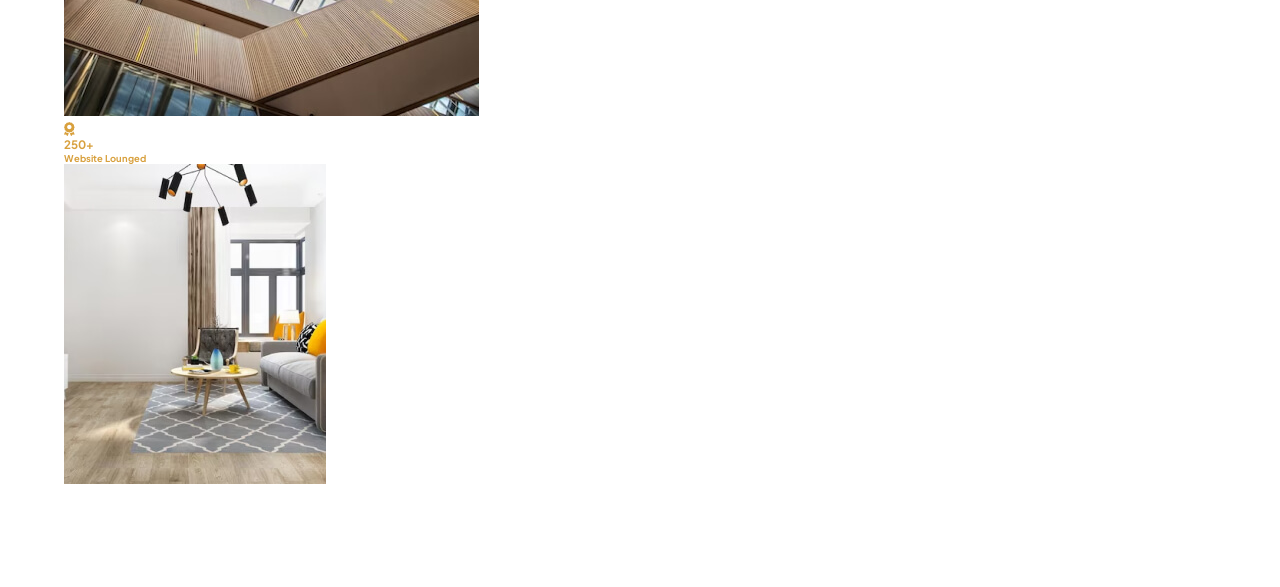
==== commit e868c664: "fix gap, font size n icon size" ====
--- a/index.html
+++ b/index.html
@@ -998,7 +998,7 @@
             <div class="auto-container">
                 <div class="footer-top-inner">
                     <div class="footer-logo">
-                        <a href="#">ARCHISKY</a>
+                        <img src="images/logo-white.png" alt="Archisky Logo">
                     </div>
                     <div class="footer-social">
                         <span>Follow us:</span>
@@ -1111,7 +1111,6 @@
                     </div>
                 </div>
             </div>
-
         </div>
     </div>
 
--- a/css/project.css
+++ b/css/project.css
@@ -139,14 +139,12 @@
 }
 
 /* Responsive */
-@media (max-width: 992px) {
-  .project-section .sec-title h2 {
-    font-size: 36px;
-  }
-}
-
 @media (max-width: 768px) {
     .project-section .large-container {
         padding: 0 ; 
     }
+
+      .project-section .sec-title h2 {
+    font-size: 36px;
+  }
 }
--- a/css/member.css
+++ b/css/member.css
@@ -206,7 +206,7 @@
   }
 }
 
-@media (max-width: 576px) {
+@media (max-width: 768px) {
   .member-section .sec-title h2 {
     font-size: 36px;
   }
--- a/css/process.css
+++ b/css/process.css
@@ -14,7 +14,7 @@
 }
 
 .process-section .row {
-  gap: 30px;
+  gap: 35px;
   padding-top: 40px; 
   display: flex;
 }
@@ -43,7 +43,7 @@
   font-family: var(--font-heading);
   font-weight: 700;
   color: var(--bs-dark);
-  line-height: 1;
+  line-height: 1.5;
   transition: color 0.4s ease;
 }
 
@@ -104,11 +104,16 @@
 @media (max-width: 768px) {
     .process-section .row {
         flex-wrap: wrap;
+        gap: 50px 20px;
+    }
+
+     .process-section .sec-title h2 {
+        font-size: 36px;
     }
 
     .process-block {
-        flex: 0 0 calc(50% - 15px);   
-        width: calc(50% - 15px);
+        flex: 0 0 calc(50% - 10px);   
+        width: calc(50% - 10px);
     }
 }
 
@@ -118,9 +123,3 @@
         width: 100%;
     }
 }
-
-@media (max-width: 576px) {
-    .process-section .sec-title h2 {
-        font-size: 36px;
-    }
-}
--- a/css/aboutus.css
+++ b/css/aboutus.css
@@ -44,7 +44,7 @@
 .about-section-two .sub-title {
     color: var(--primary-color);
     letter-spacing: 2px;
-    font-size: 12px;
+    font-size: 14px;
     font-weight: 700;
     display: block;
     margin-bottom: 12px;
@@ -130,17 +130,15 @@
 }
 
 @media (max-width: 768px) {
-    .about-section-two .list-style-two.two-column li {
-        width: 100%;    /* ← từ 50% thành 100%, gộp thành 1 cột */
-    }
-}
-
-@media (max-width: 576px) {
     .about-section-two .content-column .inner-column {
         padding: 40px 20px;
     }
 
     .about-section-two h2 {
-        font-size: 32px;
+        font-size: 36px;
+    }
+
+        .about-section-two .list-style-two.two-column li {
+        width: 100%;    /* ← từ 50% thành 100%, gộp thành 1 cột */
     }
 }
--- a/css/testimonial.css
+++ b/css/testimonial.css
@@ -36,6 +36,12 @@
     font-family: var(--font-heading);
     font-weight: 700;
     line-height: 1.2;
+    text-align: center ;
+}
+
+.testimonial-section .auto-container {
+    width: 100% !important;
+    padding: 0 40px;
 }
 
 /* CAROUSEL */
@@ -50,6 +56,7 @@
 
 /* BLOCK */
 .testimonial-block .inner-box {
+    width: 100%;
     background: #2d3748;
     padding: 60px 40px 40px;
     text-align: center;
@@ -131,8 +138,18 @@
 }
 
 /* Responsive */
-@media (max-width: 576px) {
+@media (max-width: 992px) {
+    .testimonial-section .sec-title h2 br {
+        display: none;
+    }
+}
+
+@media (max-width: 768px) {
     .testimonial-section .sec-title h2 {
-        font-size: 32px;
+        font-size: 36px;
+    }
+
+    .testimonial-block .inner-box {
+    padding: 60px 20px 30px;
     }
 }
--- a/css/funfact.css
+++ b/css/funfact.css
@@ -100,7 +100,7 @@
     color: var(--bs-white);
 }
 
-@media (max-width: 1200px) {
+@media (max-width: 992px) {
     .fun-fact-section .row {
         flex-wrap: wrap;
     }
@@ -113,7 +113,24 @@
 
 @media (max-width: 768px) {
     .counter-block {
+        flex: 0 0 calc(50% - 12px);    /* 2 card mỗi hàng */
+        width: calc(50% - 12px);
+    }
+}
+
+@media (max-width: 578px) {
+    .counter-block {
         flex: 0 0 100%;                
         width: 100%;
     }
+
+.icon-wrap {
+        width: 50px;
+        height: 50px;
+    }
+
+    .face-front,
+    .face-back {
+        font-size: 30px;
+    }
 }
--- a/css/blog.css
+++ b/css/blog.css
@@ -2,14 +2,6 @@
 .blog-section {
     background: var(--bs-white);
     padding: 80px 0 100px;
-}
-
-/* HEADER */
-.blog-header {
-    display: flex;
-    align-items: flex-start;
-    justify-content: space-between;
-    margin-bottom: 50px;
 }
 
 .blog-section .sec-title .sub-title {
@@ -32,28 +24,51 @@
 }
 
 .blog-section .sec-title h2 {
-    font-size: 46px;
+    width: 100%;
+    display: block;
+    font-size: 47px;
     font-family: var(--font-heading);
     font-weight: 700;
     color: var(--bs-dark);
     line-height: 1.2;
 }
 
+/* HEADER */
+.blog-header {
+    display: flex;
+    align-items: stretch;
+    justify-content: space-between;
+    margin-bottom: 50px;
+}
+
+
 /* MORE BLOGS BUTTON */
 .btn-more-blogs {
-    display: inline-block;
+    display: inline-flex;
+    align-items: center;
+    justify-content: center;
+
     background: var(--primary-color);
     color: var(--bs-white);
-    padding: 16px 36px;
-    font-size: 13px;
+
+    padding: 20px;
+
+    font-size: 14px;
     font-weight: 700;
     letter-spacing: 2px;
+    line-height: 1;
+
+    white-space: nowrap;
+
     text-decoration: none;
+
     position: relative;
     overflow: hidden;
+
     transition: color 0.4s ease;
+
     z-index: 1;
-    margin-top: 15px;
+    margin-top:40px;
 }
 
 .btn-more-blogs::before {
@@ -75,6 +90,8 @@
 .btn-more-blogs:hover {
     color: var(--primary-color);
 }
+
+
 
 /* ROW */
 .blog-section .row {
@@ -144,6 +161,7 @@
     width: 200%;
     opacity: 0;
 }
+
 /* DATE BOX */
 .blog-block .date-box {
     position: absolute;
@@ -190,7 +208,7 @@
     color: var(--bs-dark);
     margin-bottom: 12px;
     line-height: 1.3;
-    transition: color 0.3s ease; 
+    transition: color 0.3s ease;
 }
 
 /* TEXT */
@@ -228,7 +246,11 @@
     }
 
     .blog-section .sec-title h2 {
-        font-size: 36px;
+        font-size: 48px;
+    }
+
+    .blog-section .sec-title h2 br {
+        display: none;
     }
 }
 
@@ -239,21 +261,41 @@
     }
 
     .blog-header {
-        flex-direction: column;  /*  title button xuống dòng */
-        align-items: center;    /* căn giữa */
+        flex-direction: column;
+        align-items: center;
         gap: 20px;
     }
 
+    .blog-header .btn-box {
+        display: flex;
+        align-items: center;
+    }
+
     .blog-header .sec-title {
-        flex: 1;               
-        padding-right: 30px;
+        width: 100%;
+        text-align: center;
     }
 
     .blog-section .sec-title .sub-title {
-        justify-content: center;  /* sub title ra giữa */
+        justify-content: center;
     }
 
     .blog-section .sec-title h2 {
-        font-size: 32px;
+        width: 100%;
+        max-width: 700px;
+        margin: 0 auto;
+        font-size: 47px;
+    }
+}
+
+@media (max-width: 768px) {
+    .blog-section .sec-title h2 {
+        font-size: 36px;
+    }
+}
+
+@media (max-width: 576px) {
+    .blog-section .sec-title h2 {
+        text-align: center;
     }
 }
--- a/css/footer.css
+++ b/css/footer.css
@@ -3,19 +3,19 @@
     background: #2f3540;
     font-family: 'Oswald', sans-serif;
 }
- 
+
 /* TOP BAR */
 .footer-top {
     border-bottom: 1px solid rgba(255, 255, 255, 0.08);
     padding: 22px 0;
 }
- 
+
 .footer-top-inner {
     display: flex;
     align-items: center;
     justify-content: space-between;
 }
- 
+
 .footer-logo a {
     font-size: 28px;
     font-weight: 700;
@@ -24,20 +24,20 @@
     text-decoration: none;
     letter-spacing: 2px;
 }
- 
+
 .footer-social {
     display: flex;
     align-items: center;
     gap: 12px;
 }
- 
+
 .footer-social span {
     color: #ffffff;
     font-size: 15px;
     font-weight: 400;
     font-family: sans-serif;
 }
- 
+
 .footer-social a {
     width: 36px;
     height: 36px;
@@ -50,27 +50,27 @@
     text-decoration: none;
     transition: background 0.3s, border-color 0.3s;
 }
- 
+
 .footer-social a:hover {
     background: #d8a03d;
     border-color: #d8a03d;
 }
- 
+
 /* MAIN GRID */
 .footer-main {
     padding: 60px 0 50px;
 }
- 
+
 .footer-grid {
     display: grid;
     grid-template-columns: 280px 1fr 1fr 1fr;
     gap: 70px;
 }
 
-.footer-grid > .footer-col:nth-child(2) {
+.footer-grid>.footer-col:nth-child(2) {
     padding-left: 50px;
 }
- 
+
 /* TITLE */
 .footer-title {
     font-size: 22px;
@@ -79,7 +79,7 @@
     margin-bottom: 24px;
     font-family: var(--font-heading);
 }
- 
+
 /* ABOUT */
 .footer-about p {
     font-size: 15px;
@@ -89,14 +89,14 @@
     font-family: sans-serif;
     font-weight: 400;
 }
- 
+
 /* NEWSLETTER */
 .footer-newsletter {
     display: flex;
     height: 50px;
     max-width: 280px;
 }
- 
+
 .footer-newsletter input {
     flex: 1;
     background: rgba(255, 255, 255, 0.07);
@@ -108,11 +108,11 @@
     outline: none;
     font-family: sans-serif;
 }
- 
+
 .footer-newsletter input::placeholder {
     color: var(--bs-white);
 }
- 
+
 .footer-newsletter button {
     width: 50px;
     background: var(--primary-color);
@@ -125,22 +125,22 @@
     align-items: center;
     justify-content: center;
 }
- 
+
 .footer-newsletter button:hover {
     background: #c08a2a;
 }
- 
+
 /* LINKS */
 .footer-links {
     list-style: none;
     padding: 0;
     margin: 0;
 }
- 
+
 .footer-links li {
     margin-bottom: 14px;
 }
- 
+
 .footer-links a {
     font-size: 15px;
     color: var(--bs-white);
@@ -150,19 +150,19 @@
     transition: color 0.3s, padding-left 0.3s;
     display: inline-block;
 }
- 
+
 .footer-links a:hover {
     color: var(--primary-color);
     padding-left: 4px;
 }
- 
+
 /* Arrow links (Get Free Link) */
 .footer-links.has-arrow li {
     display: flex;
     align-items: center;
     gap: 8px;
 }
- 
+
 .footer-links.has-arrow li::before {
     content: '›';
     color: var(--primary-color);
@@ -170,9 +170,9 @@
     line-height: 1;
     flex-shrink: 0;
 }
- 
+
 /* CONTACT */
-.footer-contact > p {
+.footer-contact>p {
     font-size: 15px;
     color: var(--bs-white);
     line-height: 1.8;
@@ -180,13 +180,13 @@
     font-family: sans-serif;
     font-weight: 400;
 }
- 
+
 .footer-contact-list {
     list-style: none;
     padding: 0;
     margin: 0;
 }
- 
+
 .footer-contact-list li {
     display: flex;
     align-items: flex-start;
@@ -196,36 +196,36 @@
     color: rgba(255, 255, 255, 0.7);
     font-family: sans-serif;
 }
- 
+
 .footer-contact-list i {
     color: var(--primary-color);
     font-size: 15px;
     margin-top: 2px;
     flex-shrink: 0;
 }
- 
+
 .footer-contact-list a {
     color: rgba(255, 255, 255, 0.7);
     text-decoration: none;
     transition: color 0.3s;
 }
- 
+
 .footer-contact-list a:hover {
     color: var(--primary-color);
 }
- 
+
 /* BOTTOM BAR */
 .footer-bottom {
     border-top: 1px solid rgba(255, 255, 255, 0.08);
     padding: 20px 0;
 }
- 
+
 .footer-bottom-inner {
     display: flex;
     align-items: center;
     justify-content: space-between;
 }
- 
+
 .footer-bottom p {
     font-size: 14px;
     color: rgb(253, 253, 253);
@@ -233,7 +233,7 @@
     font-family: sans-serif;
     font-weight: 400;
 }
- 
+
 .footer-bottom-links {
     list-style: none;
     padding: 0;
@@ -241,7 +241,7 @@
     display: flex;
     gap: 28px;
 }
- 
+
 .footer-bottom-links a {
     font-size: 14px;
     color: var(--bs-white);
@@ -249,18 +249,19 @@
     font-family: sans-serif;
     transition: color 0.3s;
 }
- 
+
 .footer-bottom-links a:hover {
     color: var(--primary-color);
 }
 
 @media (max-width: 1402px) {
     .footer-grid {
-        grid-template-columns: 1fr 1fr;  /* ← 2 cột */
+        grid-template-columns: 1fr 1fr;
+        /* ← 2 cột */
         gap: 40px;
     }
 
-    .footer-grid > .footer-col:nth-child(2) {
+    .footer-grid>.footer-col:nth-child(2) {
         padding-left: 0;
     }
 }
@@ -274,32 +275,30 @@
     }
 }
 
-@media (max-width: 768px) {
+@media (max-width: 576px) {
     .footer-grid {
-        grid-template-columns: 1fr;  /* ← 1 cột */
+        grid-template-columns: 1fr;
         gap: 30px;
     }
 
-    .footer-top-inner {
-        flex-direction: column;
-        align-items: center;
-        gap: 15px;
-        text-align: center;
-    }
-
-    .footer-newsletter {
-        max-width: 100%;    /* ← để thanh email full trang */
-    }
-}
-
-@media (max-width: 576px) {
     .footer-bottom-links {
         flex-direction: column;
         align-items: center;
         gap: 10px;
     }
 
+    .footer-newsletter {
+        max-width: 100%;
+        /* ← để thanh email full trang */
+    }
+
     .footer-main {
         padding: 40px 0 30px;
     }
+
+    .footer-top-inner {
+    flex-direction: column;
+    align-items: center;
+    gap: 15px;
+    }
 }
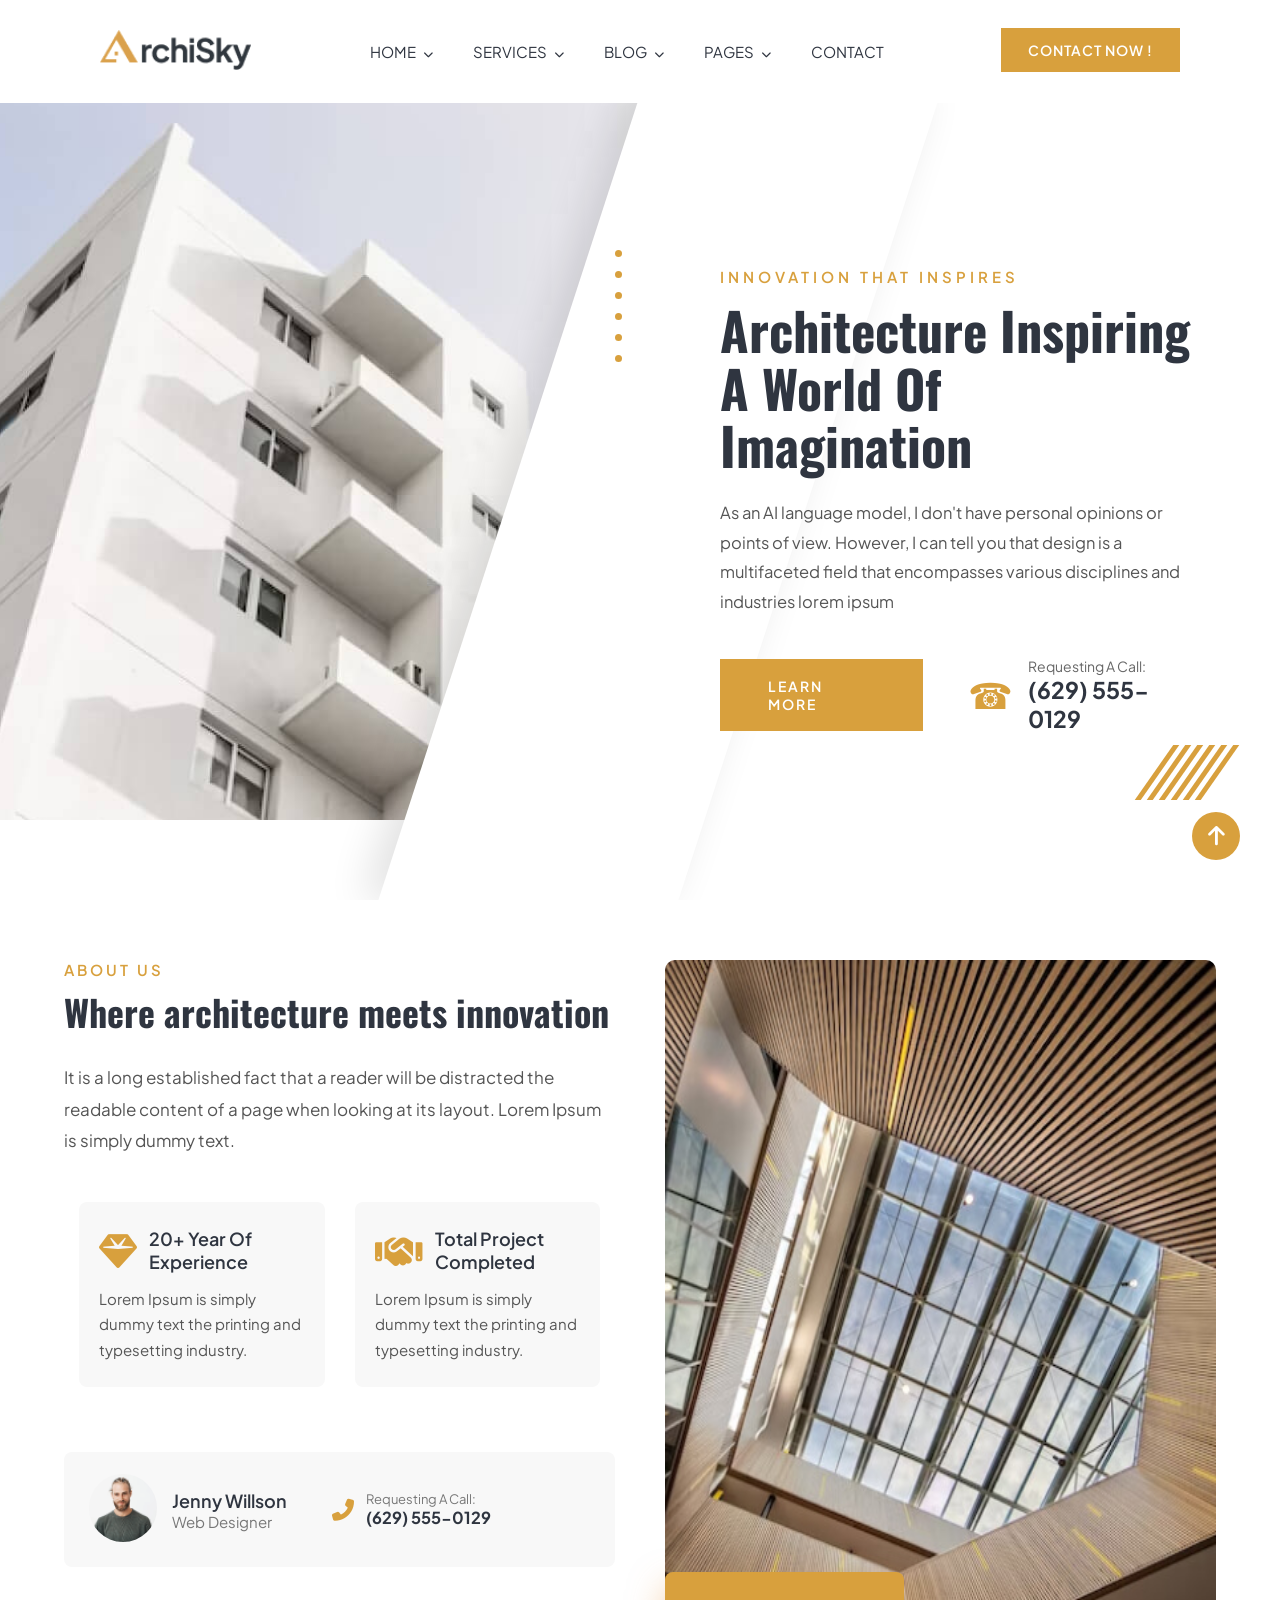
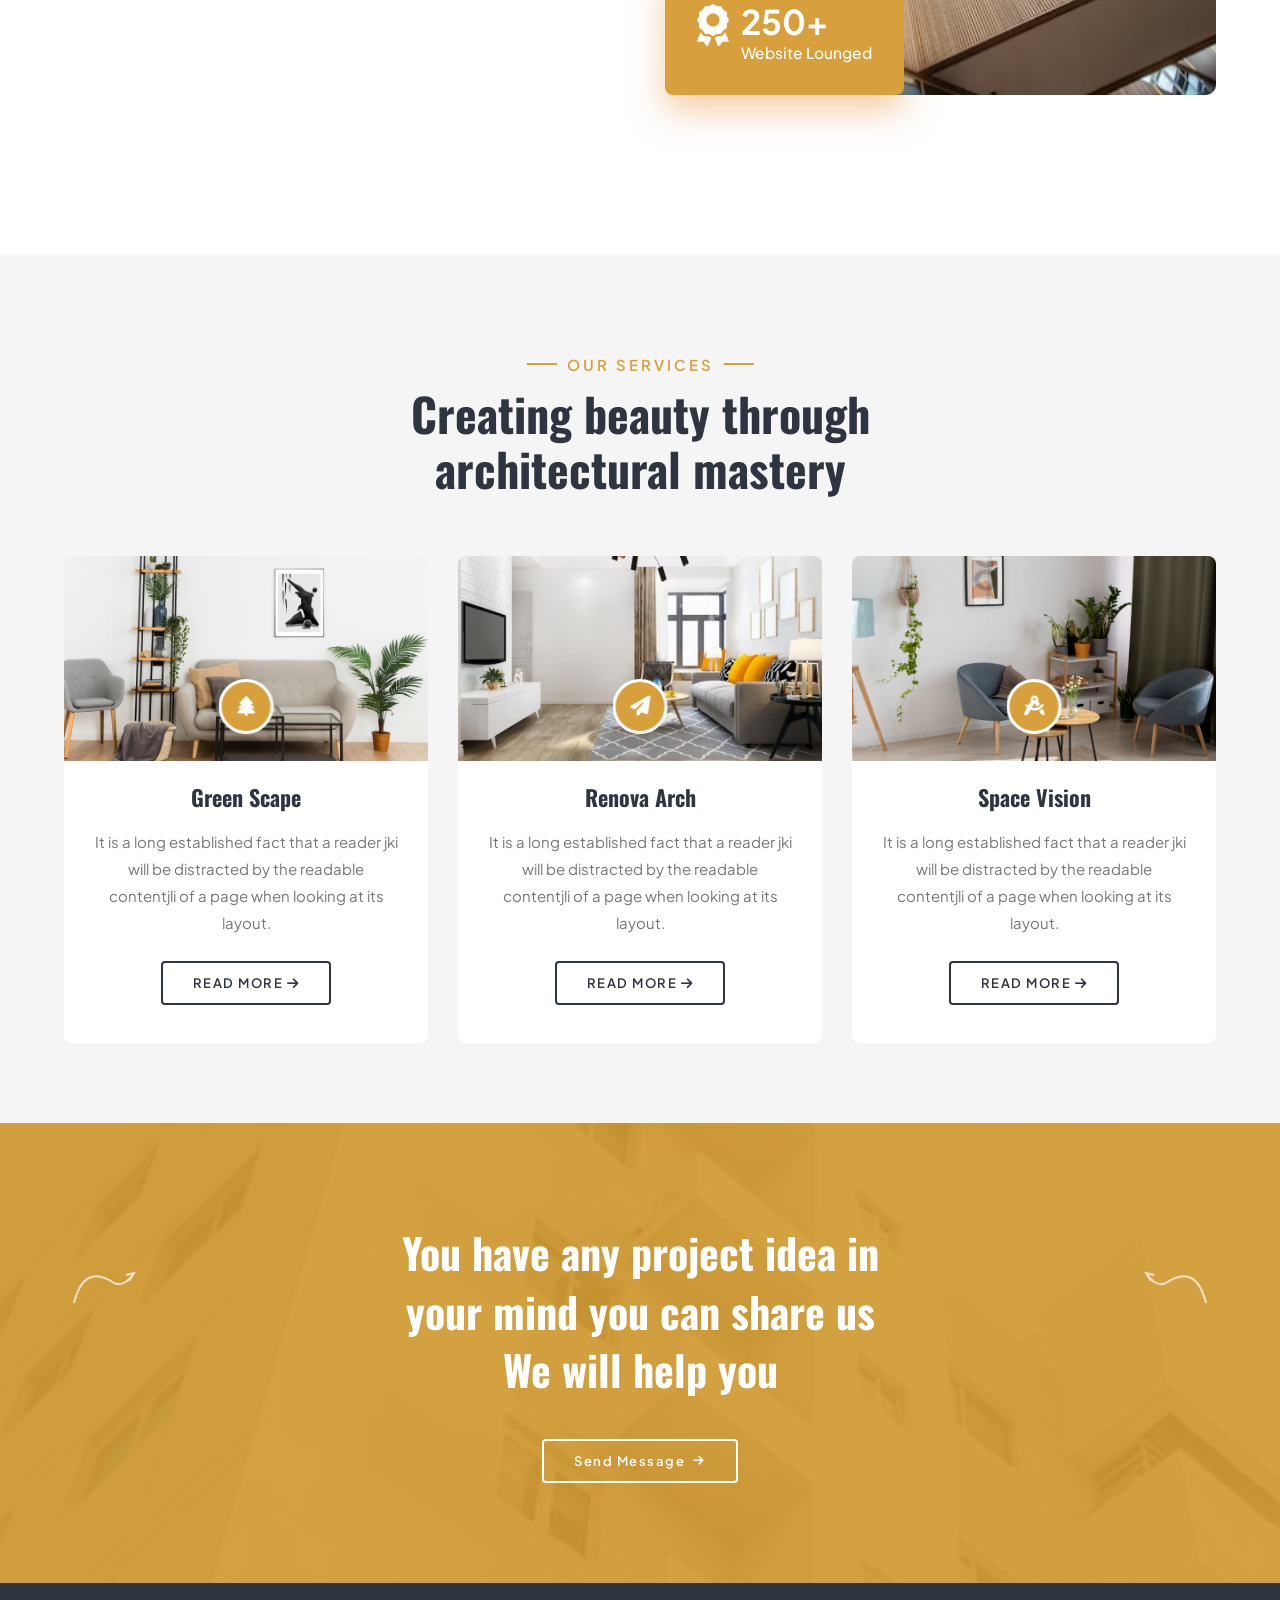
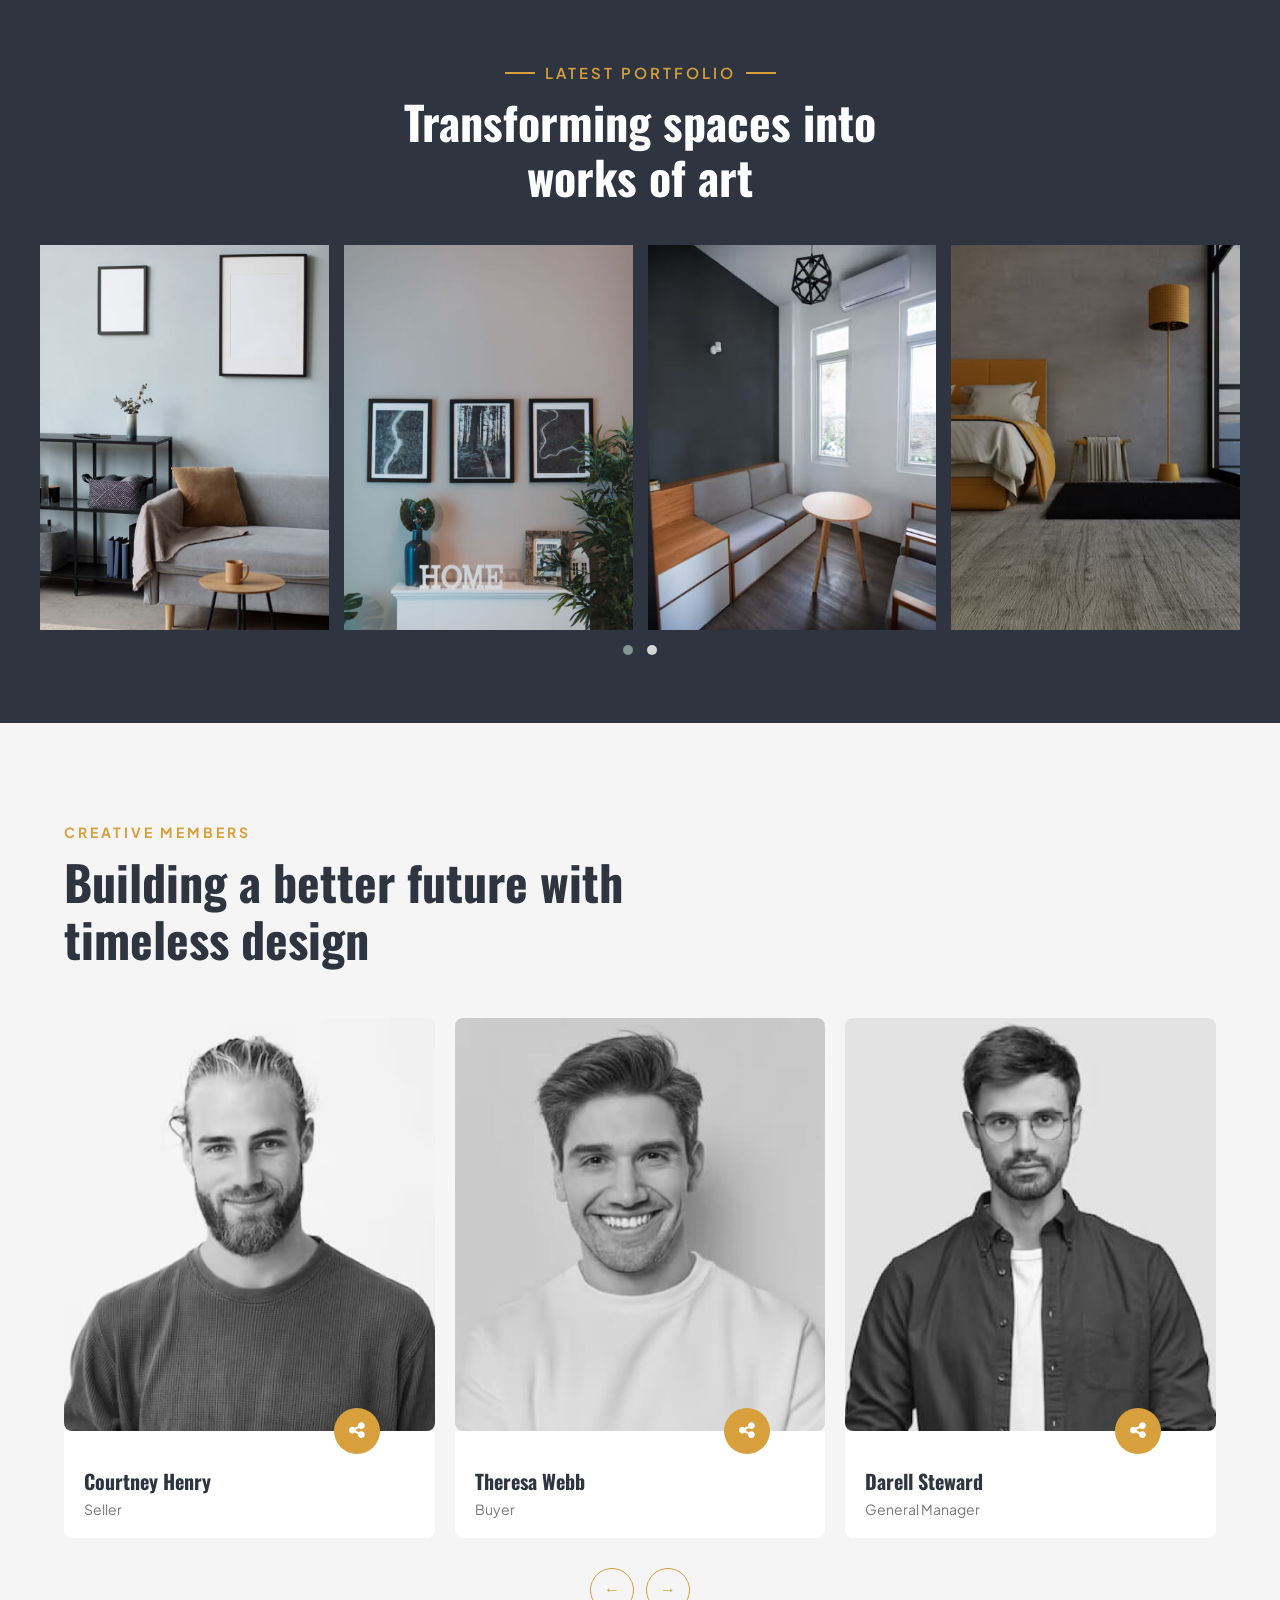
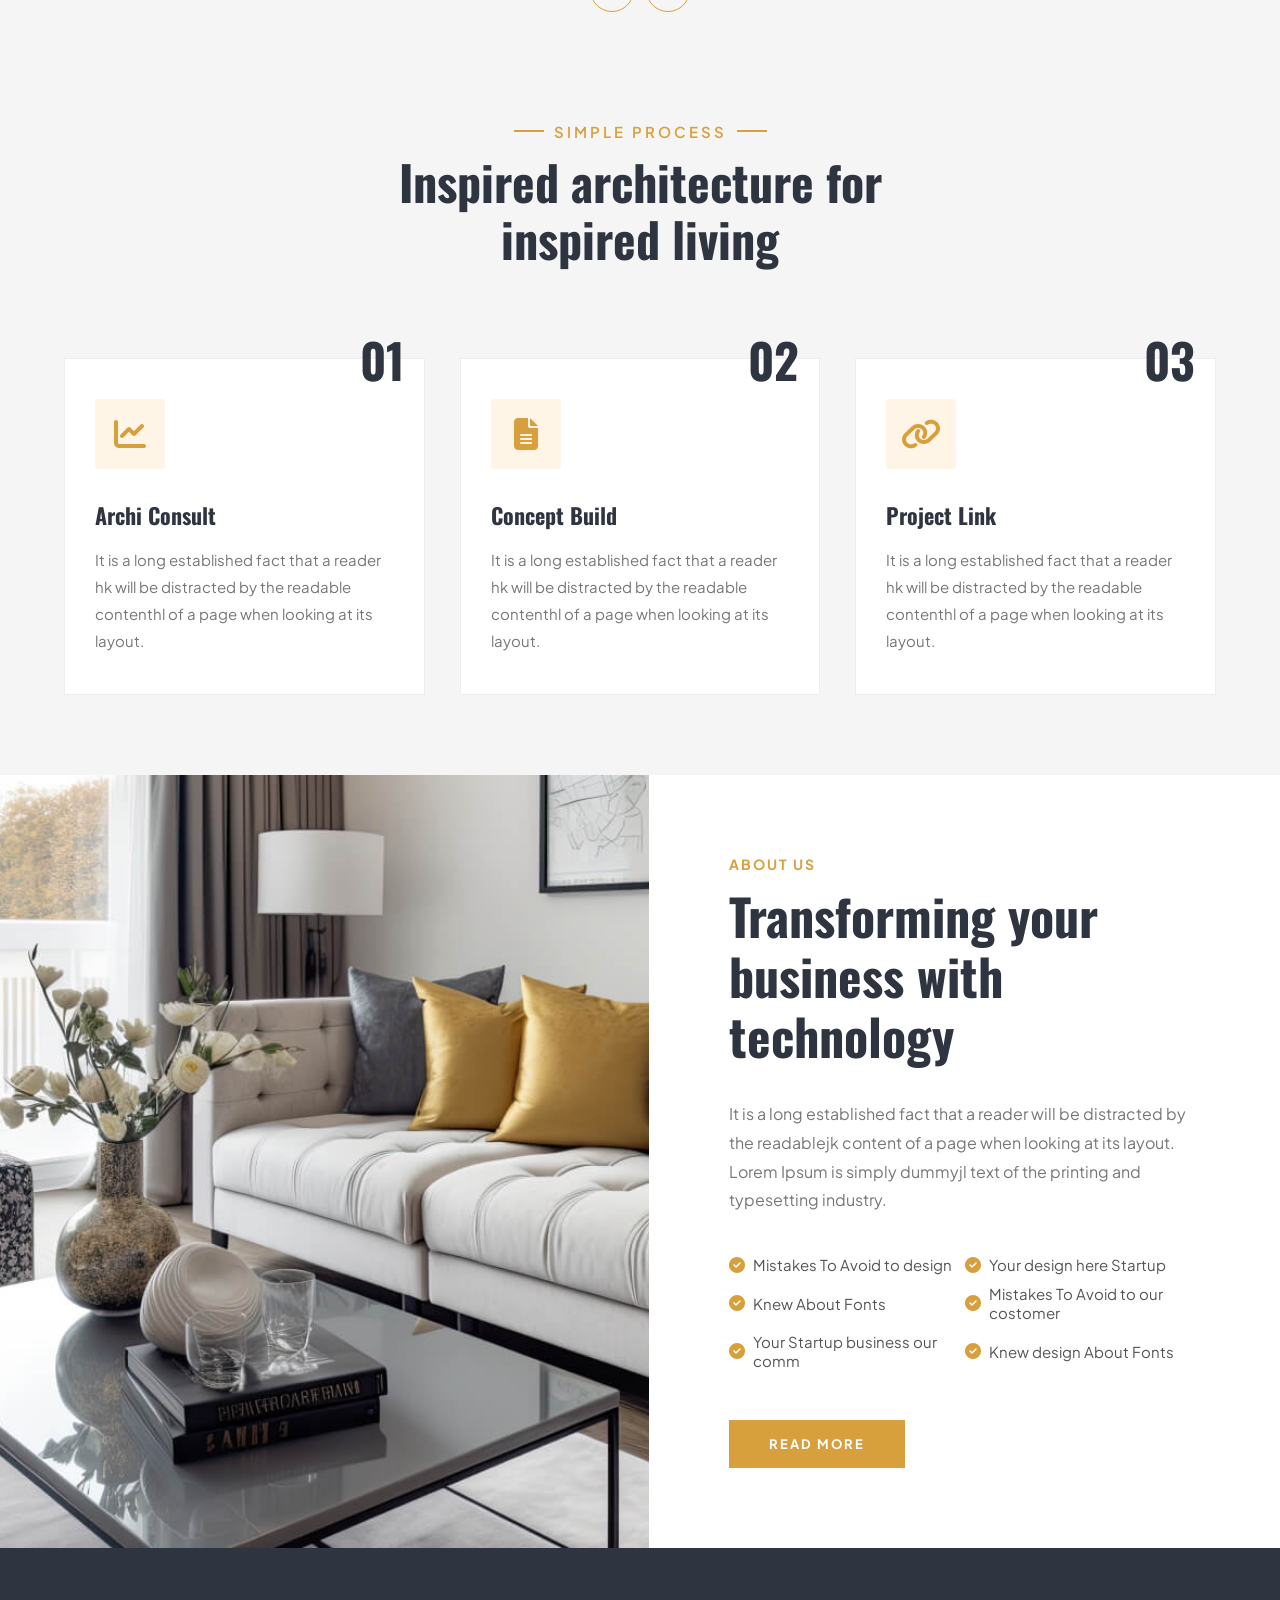
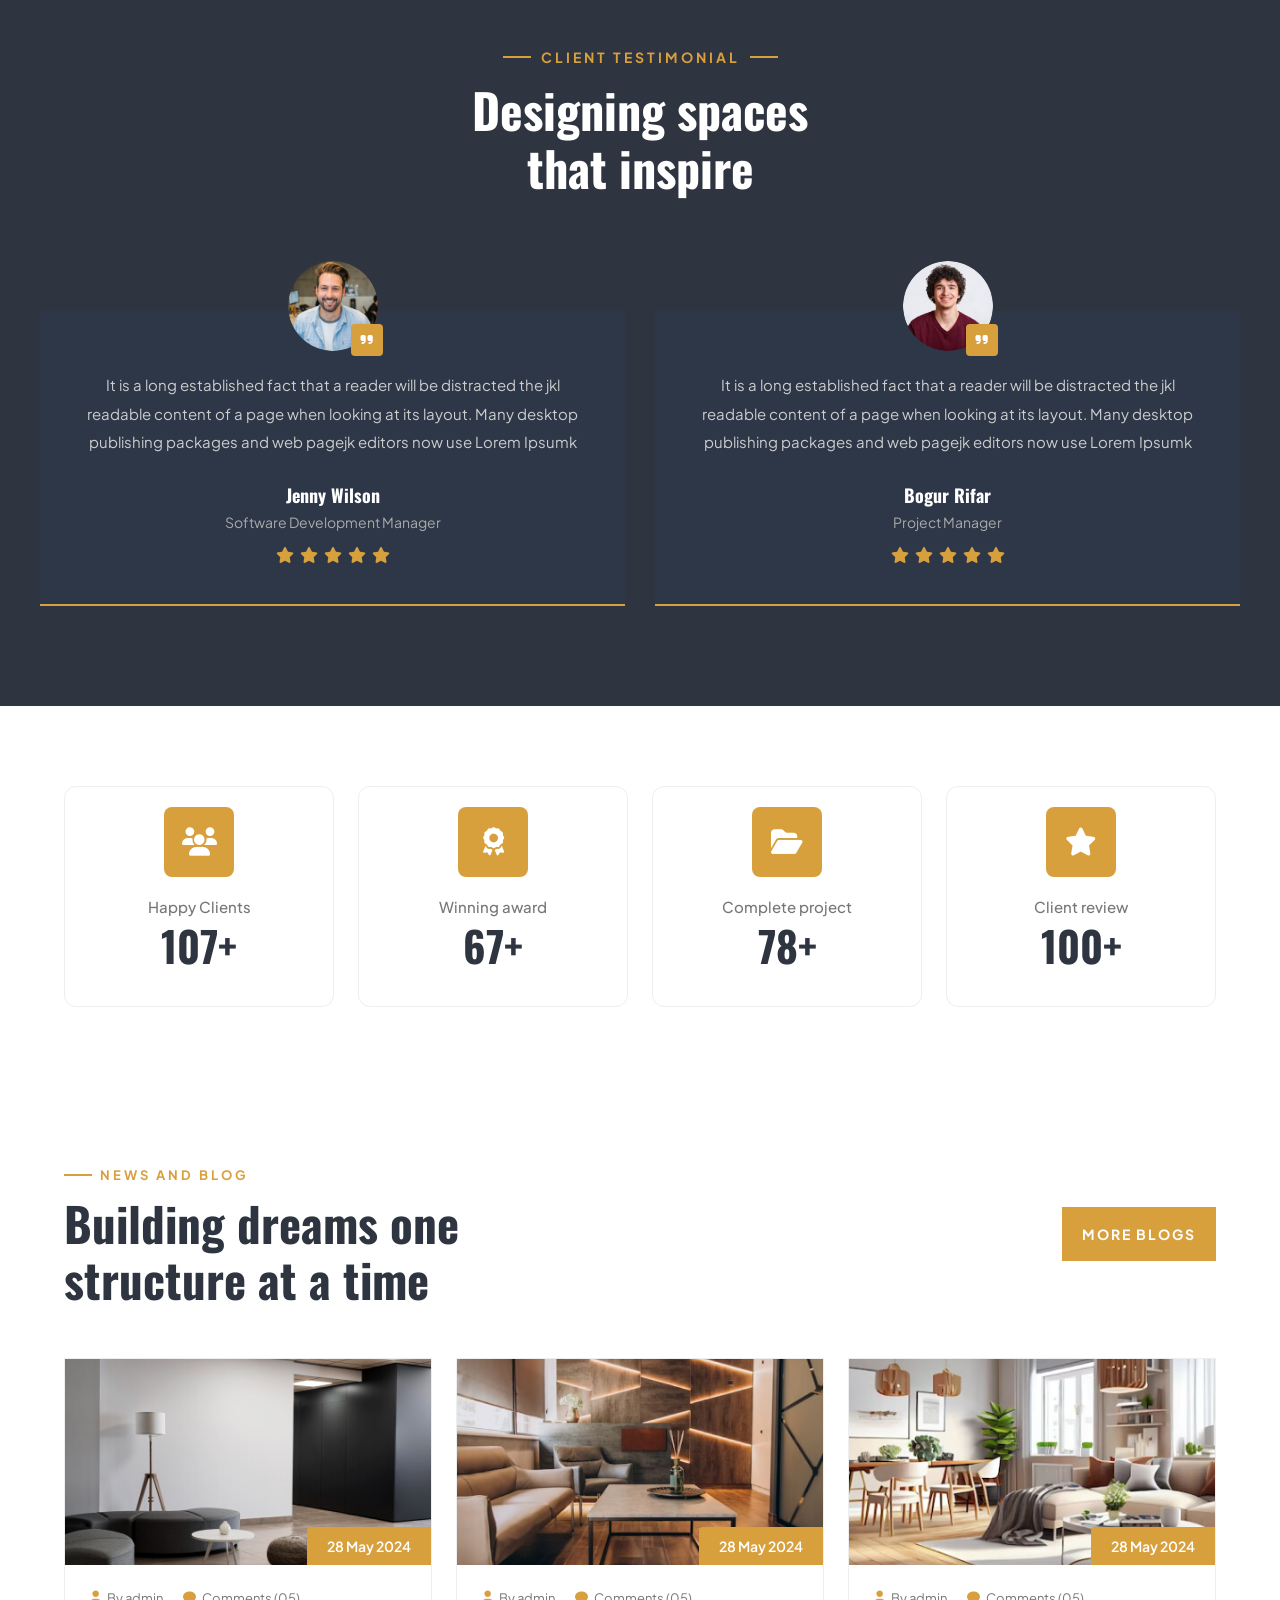
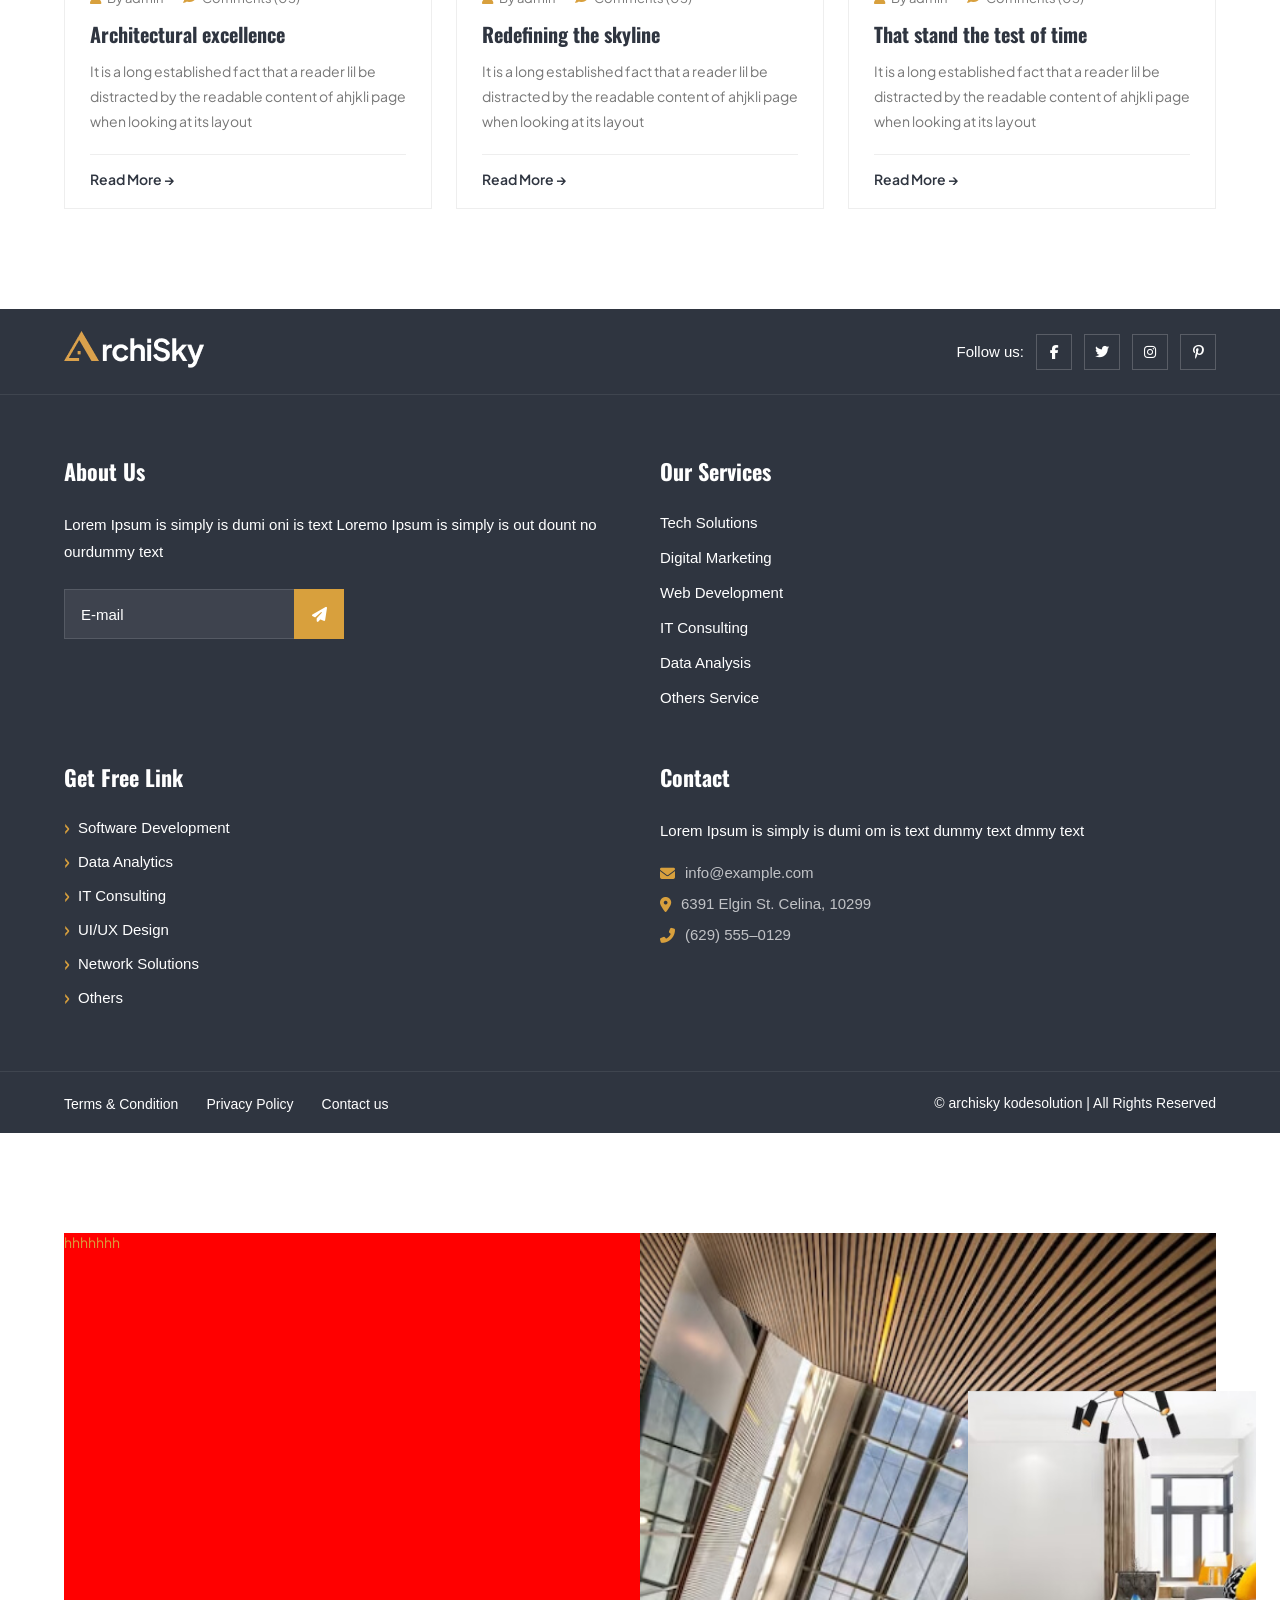
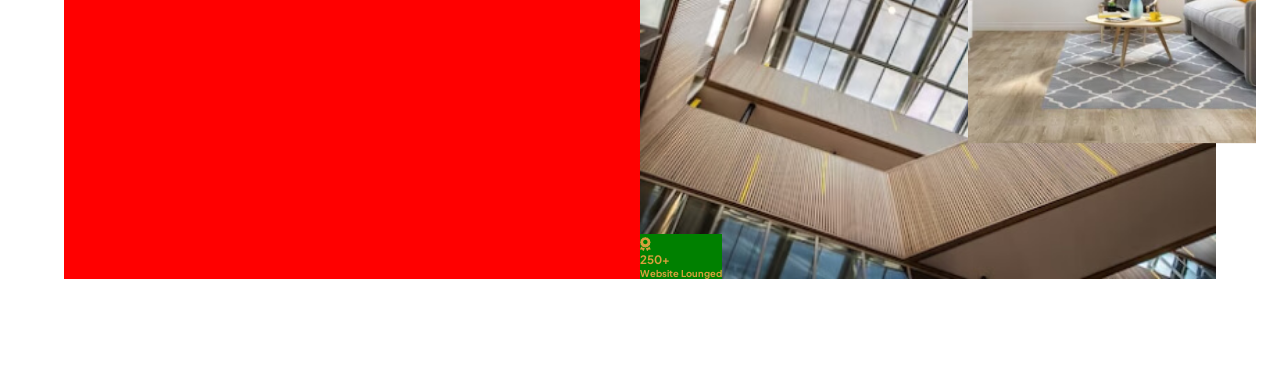
==== commit 97101a46: "add contact html" ====
--- a/index.html
+++ b/index.html
@@ -21,6 +21,7 @@
     <link rel="stylesheet" href="css/funfact.css" />
     <link rel="stylesheet" href="css/blog.css" />
     <link rel="stylesheet" href="css/footer.css" />
+    <link rel="stylesheet" href="css/image.css" />
 
     <!-- Owl Carousel CSS -->
     <link rel="stylesheet" href="https://cdnjs.cloudflare.com/ajax/libs/OwlCarousel2/2.3.4/assets/owl.carousel.min.css">
@@ -109,12 +110,13 @@
                             </li>
                         </ul>
                     </li>
-                    <li><a href="#">CONTACT</a></li>
+                    <li><a href="contact.html">CONTACT</a></li>
                 </ul>
             </nav>
-
+            
+            <!-- Header Button -->
             <div class="header-btn">
-                <a href="#" class="btn-outline">CONTACT NOW !</a>
+                <a href="contact.html" class="btn-outline">CONTACT NOW !</a>
             </div>
 
             <!-- Hamburger menu -->
@@ -199,9 +201,10 @@
                             <li><a href="#">Checkout</a></li>
                         </ul>
                     </li>
+                    <li><a href="#">Contact</a>
+                    </li>
                 </ul>
             </li>
-            <li><a href="#">Contact</a></li>
         </ul>
 
 
@@ -1094,7 +1097,7 @@
     </footer>
 
     <div class="section-image" style="padding:100px 0;">
-        <div class="auto-container">
+        <div class="auto-container section-image-flex">
             <div class="box-left" style="background:red;display:block; width:50%">hhhhhhh</div>
             <div class="box-right" style="width:50%">
                 <div class="box-image-1">
@@ -1144,6 +1147,4 @@
 
 </body>
 
-
-
 </html>
--- a/css/style.css
+++ b/css/style.css
@@ -7,6 +7,7 @@
 --font-theme:'Plus Jakarta Sans', sans-serif;
 --font-heading:'Oswald', sans-serif;
 --font-size: 14px;
+--header-height: 103px;
 }
 
 *{
@@ -42,7 +43,7 @@
   position: fixed;
   top: 0;
   left: 0;
-  z-index: 9999;
+  z-index: 900;
   background: var(--bs-white);
   backdrop-filter: none;
   transform: translateY(0);  /* thêm dòng này */
--- a/css/image.css
+++ b/css/image.css
@@ -0,0 +1,46 @@
+.section-image {
+    padding: 100px 0;
+}
+
+.box-image__exper{
+    background: green;
+    display: inline-block;
+    position: absolute;
+    left: 0px;
+    bottom: 0px;
+}
+
+.section-image-flex {
+    display: flex;
+    align-items: stretch;
+    gap: 0px;
+}
+
+.box-image-1 {
+    position: relative;
+}
+
+.box-image-1 img {
+    width: 100%;
+    height: auto;
+    display: block;
+}
+
+.box-image-2 {
+    position: absolute;
+    right: -40px;
+    bottom: -40px;
+    width: 50%;
+    transform: translateY(-50%);
+}
+
+.box-image-2 img {
+    width: 100%;
+    height: auto;
+    display: block;
+}
+
+.box-left {
+    flex-shrink: 0;
+}
+
